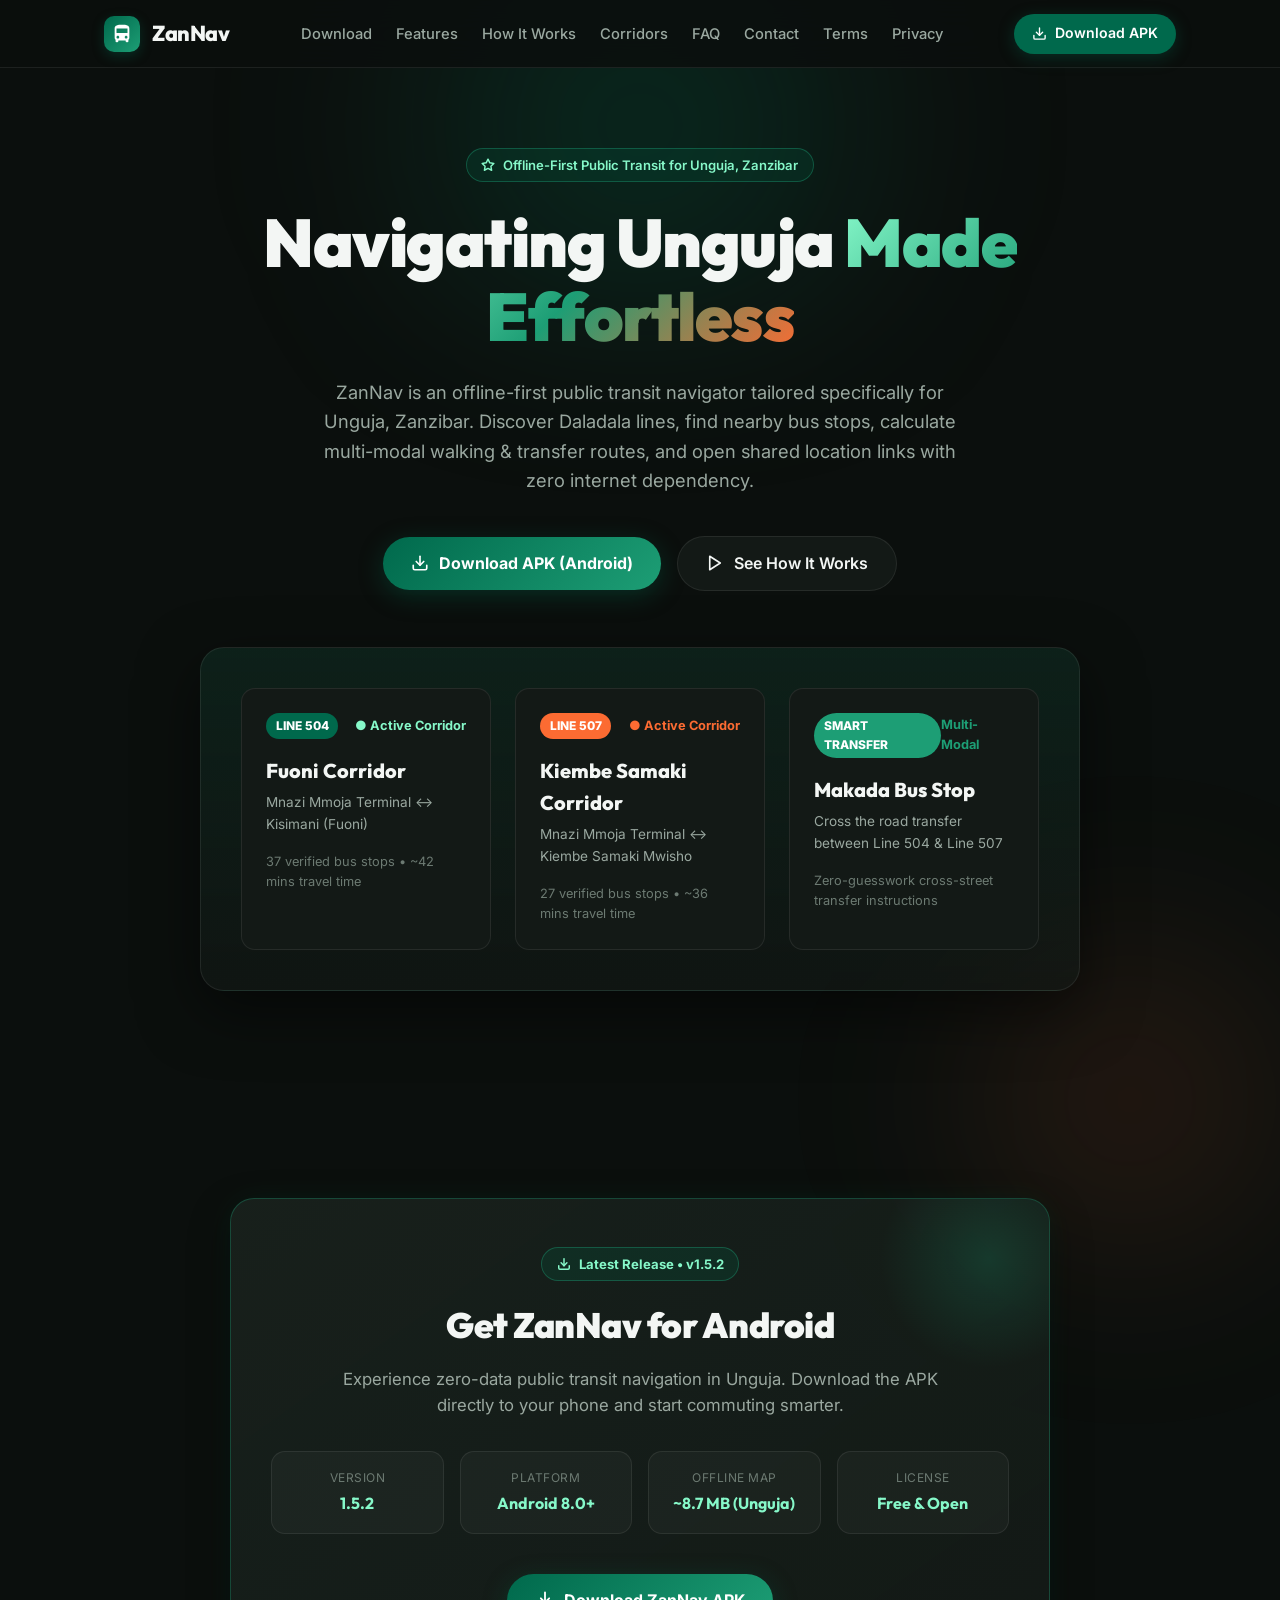
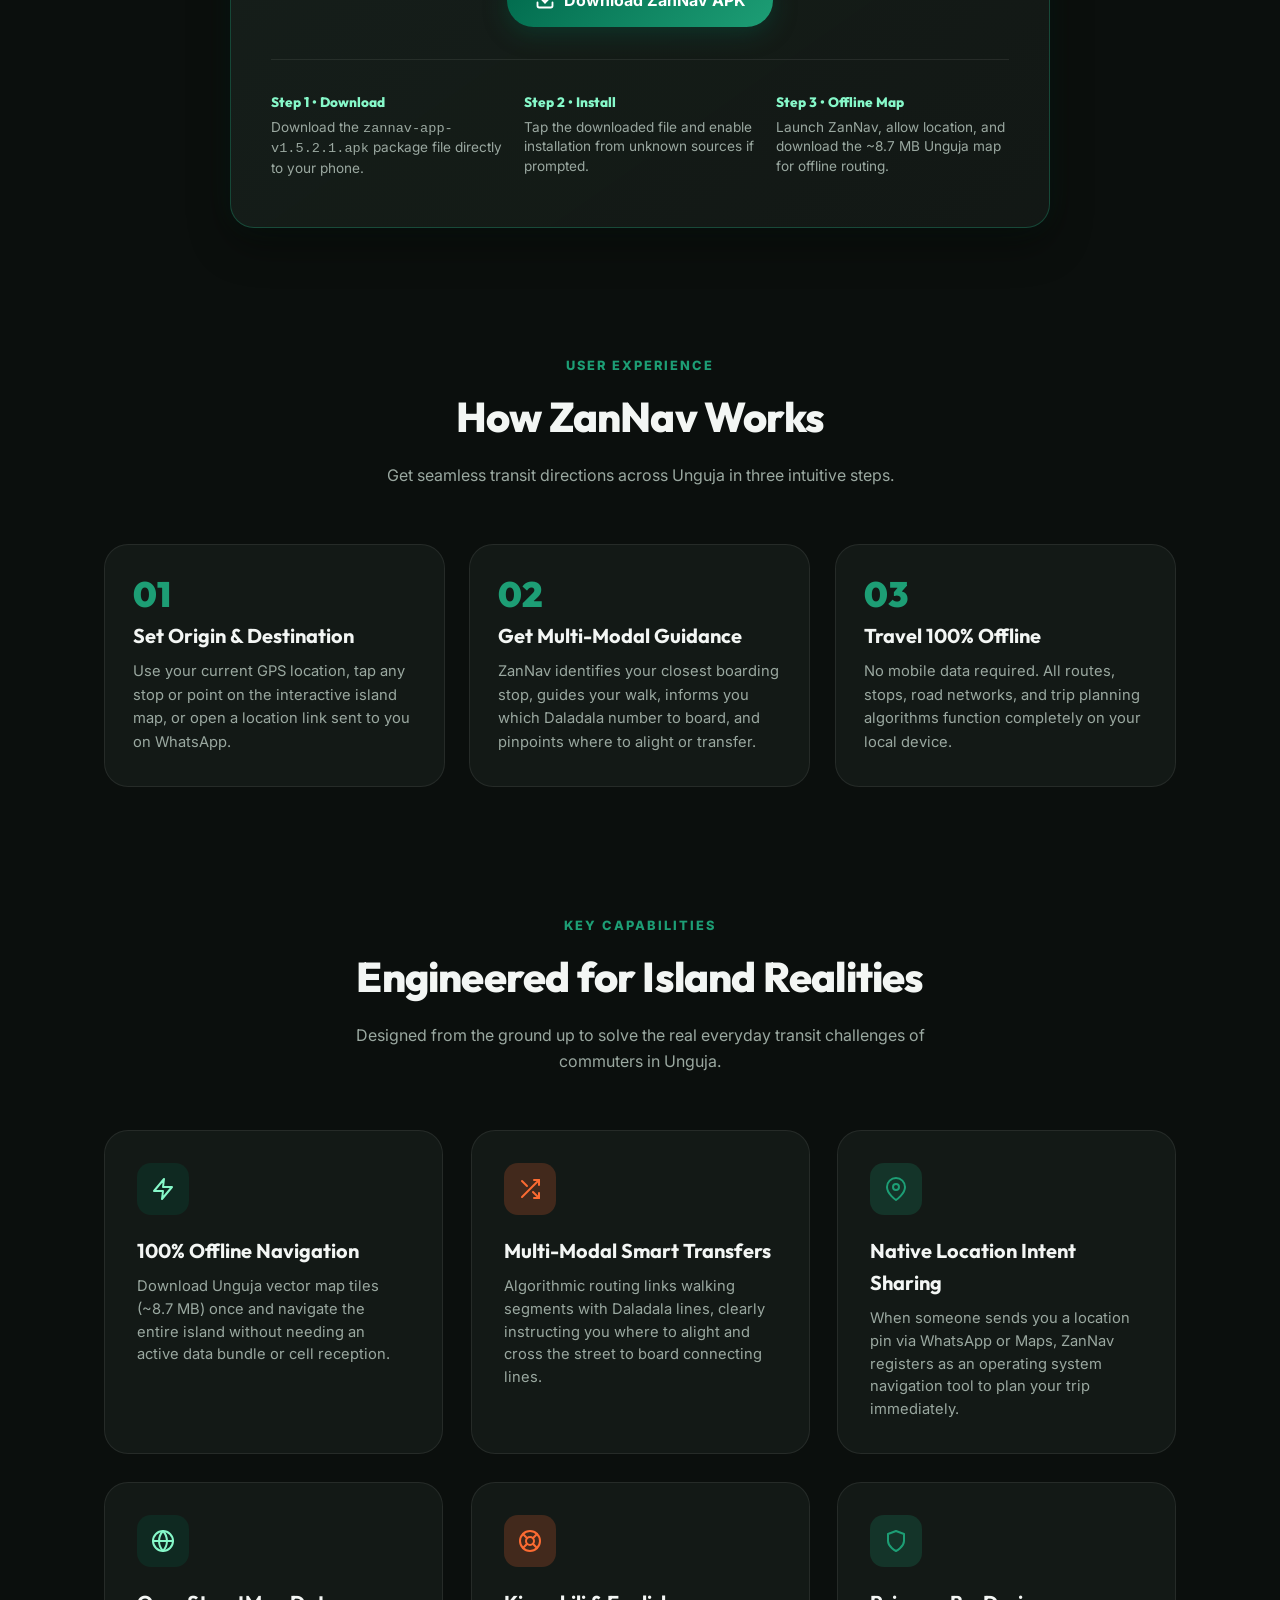
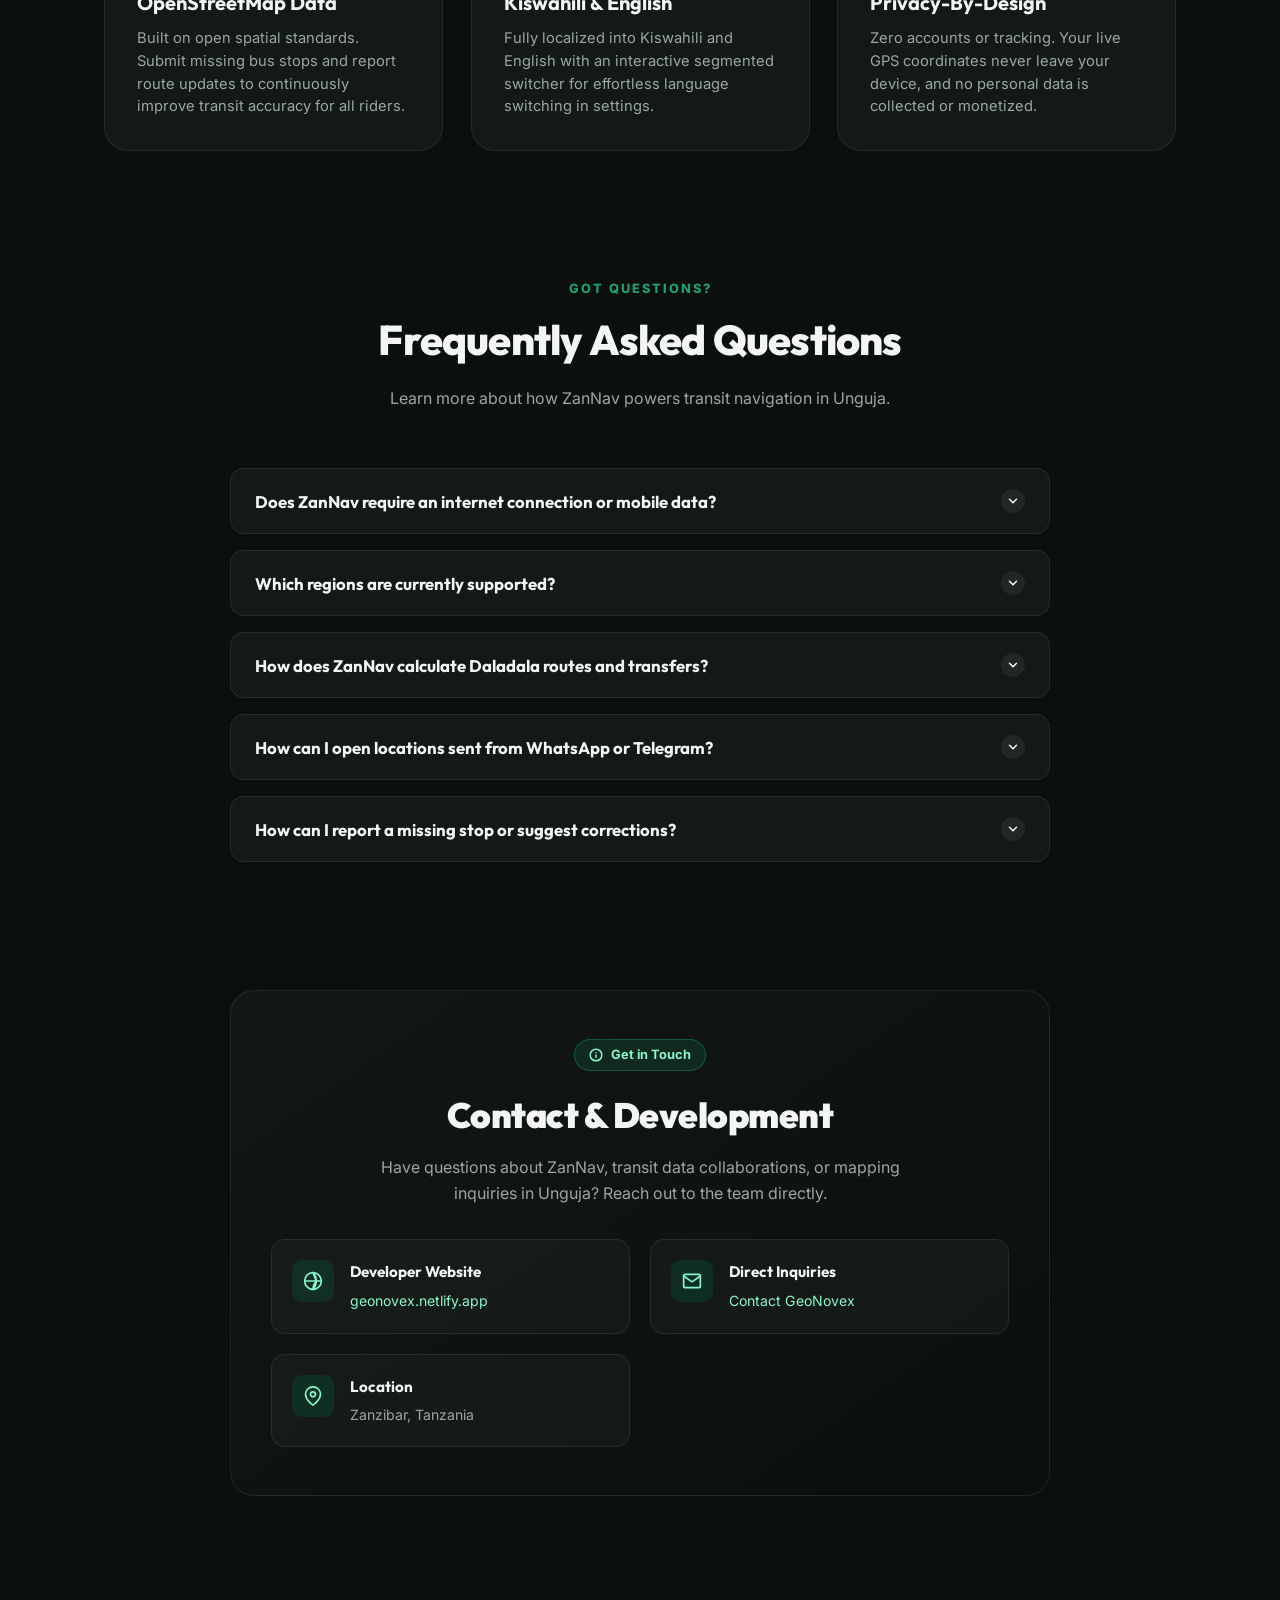
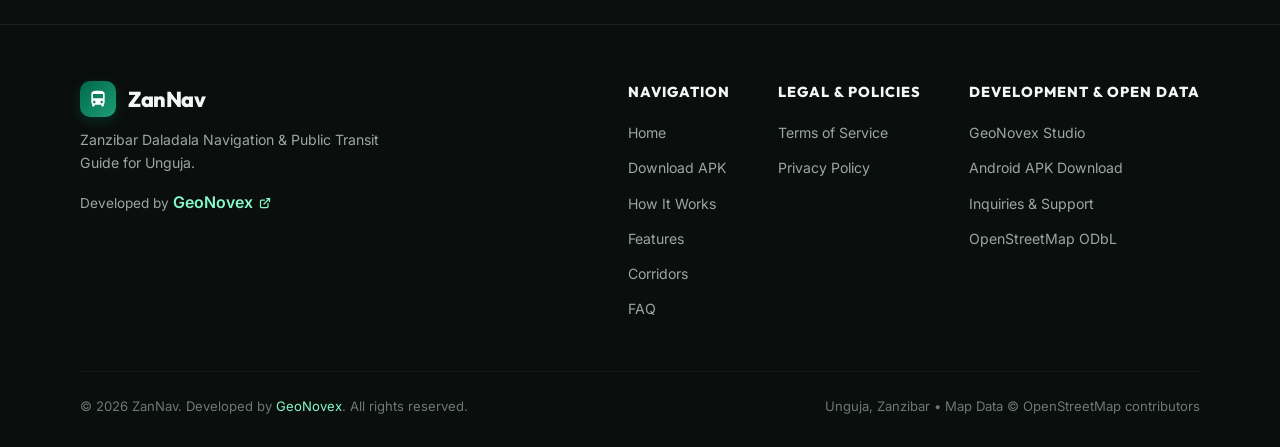
==== index.html @ 903b85ed "Add files via upload" ====
<!DOCTYPE html>
<html lang="en">

<head>
  <meta charset="UTF-8">
  <meta name="viewport" content="width=device-width, initial-scale=1.0">
  <title>ZanNav — Public Transit & Daladala Navigation (Unguja, Zanzibar)</title>

  <!-- Search Engine & AI Agent Metadata -->
  <meta name="description"
    content="Offline-first public transit and Daladala navigation mobile app for Unguja, Zanzibar. Discover Daladala lines, find bus stops, calculate multi-modal transfer routes, and navigate 100% offline without internet data. Developed by GeoNovex.">
  <meta name="keywords"
    content="ZanNav, Zanzibar Daladala, Unguja public transit, Zanzibar bus routes, Stone Town transit, Fuoni bus line, Kiembe Samaki, Daladala map, offline navigation Zanzibar, GeoNovex, Tanzania transit app, Zanzibar travel app, Daladala routes Unguja">
  <meta name="author" content="GeoNovex (https://geonovex.netlify.app/)">
  <meta name="robots" content="index, follow, max-image-preview:large, max-snippet:-1, max-video-preview:-1">
  <link rel="canonical" href="https://yudharssiif.github.io/zannav-app/">

  <!-- Open Graph / Facebook / WhatsApp / LinkedIn -->
  <meta property="og:type" content="website">
  <meta property="og:site_name" content="ZanNav">
  <meta property="og:title" content="ZanNav — Public Transit & Daladala Navigation (Unguja, Zanzibar)">
  <meta property="og:description"
    content="Offline-first Daladala lines, verified bus stops, multi-modal transfer directions, and zero-data GPS navigation for Unguja, Zanzibar. Developed by GeoNovex.">
  <meta property="og:url" content="https://yudharssiif.github.io/zannav-app/">
  <meta property="og:locale" content="en_US">
  <meta property="og:image" content="https://yudharssiif.github.io/zannav-app/favicon.svg">

  <!-- Twitter Card -->
  <meta name="twitter:card" content="summary_large_image">
  <meta name="twitter:title" content="ZanNav — Public Transit & Daladala Navigation (Unguja, Zanzibar)">
  <meta name="twitter:description"
    content="Offline-first Daladala routes, stops, and multi-modal transit navigation for Unguja, Zanzibar. Developed by GeoNovex.">
  <meta name="twitter:image" content="https://yudharssiif.github.io/zannav-app/favicon.svg">

  <!-- Favicon -->
  <link rel="stylesheet" href="style.css">
  <link rel="icon" type="image/svg+xml" href="favicon.svg">
  <link rel="apple-touch-icon" href="favicon.svg">

  <!-- Schema.org JSON-LD Structured Data for Google Search & AI Engines -->
  <script type="application/ld+json">
  {
    "@context": "https://schema.org",
    "@graph": [
      {
        "@type": "SoftwareApplication",
        "@id": "https://yudharssiif.github.io/zannav-app/#application",
        "name": "ZanNav",
        "alternateName": "ZanNav Zanzibar Daladala Navigator",
        "operatingSystem": "Android",
        "applicationCategory": "TravelAndLocalApplication",
        "applicationSubCategory": "Public Transit Navigation",
        "description": "Offline-first public transit navigation application for Unguja, Zanzibar. Enables commuters and travelers to discover Daladala bus lines, locate bus stops, plan multi-modal routes with smart cross-street transfers, and navigate without internet dependency.",
        "offers": {
          "@type": "Offer",
          "price": "0",
          "priceCurrency": "TZS"
        },
        "downloadUrl": "https://yudharssiif.github.io/zannav-app/zannav-app-v1.5.2.1.apk",
        "softwareVersion": "1.5.0",
        "areaServed": {
          "@type": "AdministrativeArea",
          "name": "Unguja, Zanzibar, Tanzania"
        },
        "author": {
          "@type": "Organization",
          "name": "GeoNovex",
          "url": "https://geonovex.netlify.app/"
        },
        "featureList": [
          "100% Offline Navigation using local vector map tiles",
          "Verified Daladala transit routes and bus stops across Unguja",
          "Multi-modal smart transit transfer routing",
          "Native OS geographic intent support for WhatsApp/SMS location pins",
          "Bilingual Kiswahili and English user interface",
          "Privacy-first with zero tracking and no user accounts"
        ]
      },
      {
        "@type": "WebSite",
        "@id": "https://yudharssiif.github.io/zannav-app/#website",
        "url": "https://yudharssiif.github.io/zannav-app/",
        "name": "ZanNav — Public Transit & Daladala Navigation",
        "description": "Official portal for ZanNav public transit navigation for Unguja, Zanzibar.",
        "publisher": {
          "@type": "Organization",
          "name": "GeoNovex",
          "url": "https://geonovex.netlify.app/"
        }
      }
    ]
  }
  </script>
</head>

<body>
  <!-- Scroll Progress Indicator -->
  <div id="scroll-progress"></div>

  <div class="ambient-glow-1"></div>
  <div class="ambient-glow-2"></div>

  <!-- ── Navigation ── -->
  <header class="navbar" id="navbar">
    <div class="nav-container">
      <a href="index.html" class="logo">
        <div class="logo-icon" aria-hidden="true">
          <svg width="22" height="22" viewBox="0 0 24 24" fill="currentColor">
            <path
              d="M4 16c0 .88.39 1.67 1 2.22V20c0 .55.45 1 1 1h1c.55 0 1-.45 1-1v-1h8v1c0 .55.45 1 1 1h1c.55 0 1-.45 1-1v-1.78c.61-.55 1-1.34 1-2.22V6c0-3.5-3.58-4-8-4s-8 .5-8 4v10zm3.5 1c-.83 0-1.5-.67-1.5-1.5S6.67 14 7.5 14s1.5.67 1.5 1.5S8.33 17 7.5 17zm9 0c-.83 0-1.5-.67-1.5-1.5s.67-1.5 1.5-1.5 1.5.67 1.5 1.5-.67 1.5-1.5 1.5zm1.5-6H6V6h12v5z" />
          </svg>
        </div>
        <span>ZanNav</span>
      </a>
      <ul class="nav-links" id="navLinks">
        <li><a href="#download" class="nav-link">Download</a></li>
        <li><a href="#features" class="nav-link">Features</a></li>
        <li><a href="#how-it-works" class="nav-link">How It Works</a></li>
        <li><a href="#transit" class="nav-link">Corridors</a></li>
        <li><a href="#faq" class="nav-link">FAQ</a></li>
        <li><a href="#contact" class="nav-link">Contact</a></li>
        <li><a href="terms.html" class="nav-link">Terms</a></li>
        <li><a href="privacy.html" class="nav-link">Privacy</a></li>
      </ul>
      <div class="nav-actions">
        <a href="zannav-app-v1.5.2.1.apk" download="zannav-app-v1.5.2.1.apk" class="nav-cta">
          <svg width="15" height="15" viewBox="0 0 24 24" fill="none" stroke="currentColor" stroke-width="2.2"
            stroke-linecap="round" stroke-linejoin="round">
            <path d="M21 15v4a2 2 0 0 1-2 2H5a2 2 0 0 1-2-2v-4"></path>
            <polyline points="7 10 12 15 17 10"></polyline>
            <line x1="12" y1="15" x2="12" y2="3"></line>
          </svg>
          <span class="cta-text-full">Download APK</span>
          <span class="cta-text-short">APK</span>
        </a>
        <button class="nav-toggle" id="navToggle" aria-label="Toggle navigation menu" aria-expanded="false">
          <span class="hamburger-line"></span>
          <span class="hamburger-line"></span>
          <span class="hamburger-line"></span>
        </button>
      </div>
    </div>
  </header>

  <!-- ── Hero ── -->
  <section class="hero">
    <div class="badge reveal stagger-1">
      <svg width="14" height="14" viewBox="0 0 24 24" fill="none" stroke="currentColor" stroke-width="2.5"
        stroke-linecap="round" stroke-linejoin="round">
        <polygon
          points="12 2 15.09 8.26 22 9.27 17 14.14 18.18 21.02 12 17.77 5.82 21.02 7 14.14 2 9.27 8.91 8.26 12 2">
        </polygon>
      </svg>
      Offline-First Public Transit for Unguja, Zanzibar
    </div>
    <h1 class="reveal stagger-2">Navigating Unguja <span>Made Effortless</span></h1>
    <p class="hero-subtitle reveal stagger-3">
      ZanNav is an offline-first public transit navigator tailored specifically for Unguja, Zanzibar. Discover Daladala
      lines, find nearby bus stops, calculate multi-modal walking & transfer routes, and open shared location links with
      zero internet dependency.
    </p>
    <div class="hero-buttons reveal stagger-4">
      <a href="zannav-app-v1.5.2.1.apk" download="zannav-app-v1.5.2.1.apk" class="btn-primary">
        <svg width="18" height="18" viewBox="0 0 24 24" fill="none" stroke="currentColor" stroke-width="2.2"
          stroke-linecap="round" stroke-linejoin="round">
          <path d="M21 15v4a2 2 0 0 1-2 2H5a2 2 0 0 1-2-2v-4"></path>
          <polyline points="7 10 12 15 17 10"></polyline>
          <line x1="12" y1="15" x2="12" y2="3"></line>
        </svg>
        Download APK (Android)
      </a>
      <a href="#how-it-works" class="btn-secondary">
        <svg width="18" height="18" viewBox="0 0 24 24" fill="none" stroke="currentColor" stroke-width="2.2"
          stroke-linecap="round" stroke-linejoin="round">
          <polygon points="5 3 19 12 5 21 5 3"></polygon>
        </svg>
        See How It Works
      </a>
    </div>

    <!-- ── Interactive Corridor Preview ── -->
    <div class="mockup-container reveal-scale stagger-5" id="transit">
      <div class="mockup-grid">
        <div class="mockup-card">
          <div class="mockup-header">
            <span class="route-pill">LINE 504</span>
            <span style="font-size: 0.8rem; color: #86f8c9; font-weight: 700;">● Active Corridor</span>
          </div>
          <div class="route-corridor">Fuoni Corridor</div>
          <div class="route-detail">Mnazi Mmoja Terminal ↔ Kisimani (Fuoni)</div>
          <div style="margin-top: 1rem; font-size: 0.8rem; color: #6c7a72;">37 verified bus stops • ~42 mins travel time
          </div>
        </div>

        <div class="mockup-card">
          <div class="mockup-header">
            <span class="route-pill" style="background: #fc6b32;">LINE 507</span>
            <span style="font-size: 0.8rem; color: #fc6b32; font-weight: 700;">● Active Corridor</span>
          </div>
          <div class="route-corridor">Kiembe Samaki Corridor</div>
          <div class="route-detail">Mnazi Mmoja Terminal ↔ Kiembe Samaki Mwisho</div>
          <div style="margin-top: 1rem; font-size: 0.8rem; color: #6c7a72;">27 verified bus stops • ~36 mins travel time
          </div>
        </div>

        <div class="mockup-card">
          <div class="mockup-header">
            <span class="route-pill" style="background: #1d9e75;">SMART TRANSFER</span>
            <span style="font-size: 0.8rem; color: #1d9e75; font-weight: 700;">Multi-Modal</span>
          </div>
          <div class="route-corridor">Makada Bus Stop</div>
          <div class="route-detail">Cross the road transfer between Line 504 & Line 507</div>
          <div style="margin-top: 1rem; font-size: 0.8rem; color: #6c7a72;">Zero-guesswork cross-street transfer
            instructions</div>
        </div>
      </div>
    </div>
  </section>

  <!-- ── Download Section ── -->
  <section class="section" id="download">
    <div class="download-box reveal-scale">
      <div class="download-badge">
        <svg width="14" height="14" viewBox="0 0 24 24" fill="none" stroke="currentColor" stroke-width="2.5"
          stroke-linecap="round" stroke-linejoin="round">
          <path d="M21 15v4a2 2 0 0 1-2 2H5a2 2 0 0 1-2-2v-4"></path>
          <polyline points="7 10 12 15 17 10"></polyline>
          <line x1="12" y1="15" x2="12" y2="3"></line>
        </svg>
        Latest Release • v1.5.2
      </div>
      <h2 class="download-title">Get ZanNav for Android</h2>
      <p class="download-desc">
        Experience zero-data public transit navigation in Unguja. Download the APK directly to your phone and start
        commuting smarter.
      </p>

      <div class="download-specs-grid">
        <div class="download-spec-item">
          <div class="download-spec-label">Version</div>
          <div class="download-spec-val">1.5.2</div>
        </div>
        <div class="download-spec-item">
          <div class="download-spec-label">Platform</div>
          <div class="download-spec-val">Android 8.0+</div>
        </div>
        <div class="download-spec-item">
          <div class="download-spec-label">Offline Map</div>
          <div class="download-spec-val">~8.7 MB (Unguja)</div>
        </div>
        <div class="download-spec-item">
          <div class="download-spec-label">License</div>
          <div class="download-spec-val">Free & Open</div>
        </div>
      </div>

      <div class="download-actions">
        <a href="zannav-app-v1.5.2.1.apk" download="zannav-app-v1.5.2.1.apk" class="btn-primary">
          <svg width="20" height="20" viewBox="0 0 24 24" fill="none" stroke="currentColor" stroke-width="2.2"
            stroke-linecap="round" stroke-linejoin="round">
            <path d="M21 15v4a2 2 0 0 1-2 2H5a2 2 0 0 1-2-2v-4"></path>
            <polyline points="7 10 12 15 17 10"></polyline>
            <line x1="12" y1="15" x2="12" y2="3"></line>
          </svg>
          Download ZanNav APK
        </a>
      </div>

      <div class="install-steps">
        <div>
          <div class="install-step-num">Step 1 • Download</div>
          <div class="install-step-text">Download the <code>zannav-app-v1.5.2.1.apk</code> package file directly to your
            phone.
          </div>
        </div>
        <div>
          <div class="install-step-num">Step 2 • Install</div>
          <div class="install-step-text">Tap the downloaded file and enable installation from unknown sources if
            prompted.</div>
        </div>
        <div>
          <div class="install-step-num">Step 3 • Offline Map</div>
          <div class="install-step-text">Launch ZanNav, allow location, and download the ~8.7 MB Unguja map for offline
            routing.</div>
        </div>
      </div>
    </div>
  </section>

  <!-- ── How It Works ── -->
  <section class="section" id="how-it-works">
    <div class="section-header reveal">
      <div class="section-tag">User Experience</div>
      <h2 class="section-title">How ZanNav Works</h2>
      <p class="section-desc">Get seamless transit directions across Unguja in three intuitive steps.</p>
    </div>

    <div class="steps-grid">
      <div class="step-card reveal stagger-1">
        <div class="step-num">01</div>
        <h3 class="step-title">Set Origin & Destination</h3>
        <p class="step-desc">Use your current GPS location, tap any stop or point on the interactive island map, or open
          a location link sent to you on WhatsApp.</p>
      </div>

      <div class="step-card reveal stagger-2">
        <div class="step-num">02</div>
        <h3 class="step-title">Get Multi-Modal Guidance</h3>
        <p class="step-desc">ZanNav identifies your closest boarding stop, guides your walk, informs you which Daladala
          number to board, and pinpoints where to alight or transfer.</p>
      </div>

      <div class="step-card reveal stagger-3">
        <div class="step-num">03</div>
        <h3 class="step-title">Travel 100% Offline</h3>
        <p class="step-desc">No mobile data required. All routes, stops, road networks, and trip planning algorithms
          function completely on your local device.</p>
      </div>
    </div>
  </section>

  <!-- ── Features ── -->
  <section class="section" id="features">
    <div class="section-header reveal">
      <div class="section-tag">Key Capabilities</div>
      <h2 class="section-title">Engineered for Island Realities</h2>
      <p class="section-desc">Designed from the ground up to solve the real everyday transit challenges of commuters in
        Unguja.</p>
    </div>

    <div class="features-grid">
      <div class="feature-card reveal stagger-1">
        <div class="feature-icon green">
          <svg width="24" height="24" viewBox="0 0 24 24" fill="none" stroke="currentColor" stroke-width="2"
            stroke-linecap="round" stroke-linejoin="round">
            <polygon points="13 2 3 14 12 14 11 22 21 10 12 10 13 2"></polygon>
          </svg>
        </div>
        <h3 class="feature-title">100% Offline Navigation</h3>
        <p class="feature-desc">Download Unguja vector map tiles (~8.7 MB) once and navigate the entire island without
          needing an active data bundle or cell reception.</p>
      </div>

      <div class="feature-card reveal stagger-2">
        <div class="feature-icon orange">
          <svg width="24" height="24" viewBox="0 0 24 24" fill="none" stroke="currentColor" stroke-width="2"
            stroke-linecap="round" stroke-linejoin="round">
            <polyline points="16 3 21 3 21 8"></polyline>
            <line x1="4" y1="20" x2="21" y2="3"></line>
            <polyline points="21 16 21 21 16 21"></polyline>
            <line x1="15" y1="15" x2="21" y2="21"></line>
            <line x1="4" y1="4" x2="9" y2="9"></line>
          </svg>
        </div>
        <h3 class="feature-title">Multi-Modal Smart Transfers</h3>
        <p class="feature-desc">Algorithmic routing links walking segments with Daladala lines, clearly instructing you
          where to alight and cross the street to board connecting lines.</p>
      </div>

      <div class="feature-card reveal stagger-3">
        <div class="feature-icon teal">
          <svg width="24" height="24" viewBox="0 0 24 24" fill="none" stroke="currentColor" stroke-width="2"
            stroke-linecap="round" stroke-linejoin="round">
            <path d="M21 10c0 7-9 13-9 13s-9-6-9-13a9 9 0 0 1 18 0z"></path>
            <circle cx="12" cy="10" r="3"></circle>
          </svg>
        </div>
        <h3 class="feature-title">Native Location Intent Sharing</h3>
        <p class="feature-desc">When someone sends you a location pin via WhatsApp or Maps, ZanNav registers as an
          operating system navigation tool to plan your trip immediately.</p>
      </div>

      <div class="feature-card reveal stagger-4">
        <div class="feature-icon green">
          <svg width="24" height="24" viewBox="0 0 24 24" fill="none" stroke="currentColor" stroke-width="2"
            stroke-linecap="round" stroke-linejoin="round">
            <circle cx="12" cy="12" r="10"></circle>
            <line x1="2" y1="12" x2="22" y2="12"></line>
            <path d="M12 2a15.3 15.3 0 0 1 4 10 15.3 15.3 0 0 1-4 10 15.3 15.3 0 0 1-4-10 15.3 15.3 0 0 1 4-10z"></path>
          </svg>
        </div>
        <h3 class="feature-title">OpenStreetMap Data</h3>
        <p class="feature-desc">Built on open spatial standards. Submit missing bus stops and report route updates to
          continuously improve transit accuracy for all riders.</p>
      </div>

      <div class="feature-card reveal stagger-5">
        <div class="feature-icon orange">
          <svg width="24" height="24" viewBox="0 0 24 24" fill="none" stroke="currentColor" stroke-width="2"
            stroke-linecap="round" stroke-linejoin="round">
            <circle cx="12" cy="12" r="10"></circle>
            <path d="m4.93 4.93 4.24 4.24"></path>
            <path d="m14.83 9.17 4.24-4.24"></path>
            <path d="m14.83 14.83 4.24 4.24"></path>
            <path d="m9.17 14.83-4.24 4.24"></path>
            <circle cx="12" cy="12" r="4"></circle>
          </svg>
        </div>
        <h3 class="feature-title">Kiswahili & English</h3>
        <p class="feature-desc">Fully localized into Kiswahili and English with an interactive segmented switcher for
          effortless language switching in settings.</p>
      </div>

      <div class="feature-card reveal stagger-6">
        <div class="feature-icon teal">
          <svg width="24" height="24" viewBox="0 0 24 24" fill="none" stroke="currentColor" stroke-width="2"
            stroke-linecap="round" stroke-linejoin="round">
            <path d="M12 22s8-4 8-10V5l-8-3-8 3v7c0 6 8 10 8 10z"></path>
          </svg>
        </div>
        <h3 class="feature-title">Privacy-By-Design</h3>
        <p class="feature-desc">Zero accounts or tracking. Your live GPS coordinates never leave your device, and no
          personal data is collected or monetized.</p>
      </div>
    </div>
  </section>

  <!-- ── FAQ Section ── -->
  <section class="section" id="faq">
    <div class="section-header reveal">
      <div class="section-tag">Got Questions?</div>
      <h2 class="section-title">Frequently Asked Questions</h2>
      <p class="section-desc">Learn more about how ZanNav powers transit navigation in Unguja.</p>
    </div>

    <div class="faq-list">
      <div class="faq-item reveal stagger-1">
        <button class="faq-question">
          <span>Does ZanNav require an internet connection or mobile data?</span>
          <div class="faq-icon">
            <svg width="14" height="14" viewBox="0 0 24 24" fill="none" stroke="currentColor" stroke-width="2.5"
              stroke-linecap="round" stroke-linejoin="round">
              <polyline points="6 9 12 15 18 9"></polyline>
            </svg>
          </div>
        </button>
        <div class="faq-answer">
          No. ZanNav is built to be 100% offline-first. Once you download the compact Unguja vector map pack (~8.7 MB),
          the entire search engine, bus stop directory, road network, and routing algorithm execute completely on your
          phone without needing internet access or cell service.
        </div>
      </div>

      <div class="faq-item reveal stagger-2">
        <button class="faq-question">
          <span>Which regions are currently supported?</span>
          <div class="faq-icon">
            <svg width="14" height="14" viewBox="0 0 24 24" fill="none" stroke="currentColor" stroke-width="2.5"
              stroke-linecap="round" stroke-linejoin="round">
              <polyline points="6 9 12 15 18 9"></polyline>
            </svg>
          </div>
        </button>
        <div class="faq-answer">
          ZanNav currently covers Unguja, Zanzibar, including key transit hubs and corridors such as Mnazi Mmoja, Fuoni,
          Mwanakwerekwe and Kiembe Samaki.
        </div>
      </div>

      <div class="faq-item reveal stagger-3">
        <button class="faq-question">
          <span>How does ZanNav calculate Daladala routes and transfers?</span>
          <div class="faq-icon">
            <svg width="14" height="14" viewBox="0 0 24 24" fill="none" stroke="currentColor" stroke-width="2.5"
              stroke-linecap="round" stroke-linejoin="round">
              <polyline points="6 9 12 15 18 9"></polyline>
            </svg>
          </div>
        </button>
        <div class="faq-answer">
          ZanNav uses an on-device multi-modal routing engine based on OpenStreetMap transit relations. When no direct
          bus connects your origin and destination, the engine searches intersecting corridors to recommend the optimal
          transfer stop (such as Makada), including instructions to walk and cross to the opposite stop.
        </div>
      </div>

      <div class="faq-item reveal stagger-4">
        <button class="faq-question">
          <span>How can I open locations sent from WhatsApp or Telegram?</span>
          <div class="faq-icon">
            <svg width="14" height="14" viewBox="0 0 24 24" fill="none" stroke="currentColor" stroke-width="2.5"
              stroke-linecap="round" stroke-linejoin="round">
              <polyline points="6 9 12 15 18 9"></polyline>
            </svg>
          </div>
        </button>
        <div class="faq-answer">
          ZanNav registers as an operating-system navigation provider for geographic links (`geo:` URIs and web map
          links). When you tap a location pin in WhatsApp, Telegram, or SMS, simply choose ZanNav from the "Open
          with..." dialog; the app will automatically launch, set the destination, and calculate your route.
        </div>
      </div>

      <div class="faq-item reveal stagger-5">
        <button class="faq-question">
          <span>How can I report a missing stop or suggest corrections?</span>
          <div class="faq-icon">
            <svg width="14" height="14" viewBox="0 0 24 24" fill="none" stroke="currentColor" stroke-width="2.5"
              stroke-linecap="round" stroke-linejoin="round">
              <polyline points="6 9 12 15 18 9"></polyline>
            </svg>
          </div>
        </button>
        <div class="faq-answer">
          Inside the ZanNav app, navigate to Settings and tap "Report Missing Bus Stop". You can pin the stop location
          on the map, provide its local name, and submit it anonymously. Our team reviews submissions and contributes
          verified transit nodes back to OpenStreetMap.
        </div>
      </div>
    </div>
  </section>

  <!-- ── Contact Section ── -->
  <section class="section" id="contact">
    <div class="contact-container reveal-scale">
      <div class="contact-badge">
        <svg width="14" height="14" viewBox="0 0 24 24" fill="none" stroke="currentColor" stroke-width="2.5"
          stroke-linecap="round" stroke-linejoin="round">
          <circle cx="12" cy="12" r="10"></circle>
          <path d="M12 16v-4"></path>
          <path d="M12 8h.01"></path>
        </svg>
        Get in Touch
      </div>
      <h2 class="contact-title">Contact & Development</h2>
      <p class="contact-desc">
        Have questions about ZanNav, transit data collaborations, or mapping inquiries in Unguja? Reach out to the team
        directly.
      </p>

      <div class="contact-cards-grid">
        <div class="contact-card-item">
          <div class="contact-icon-box">
            <svg width="20" height="20" viewBox="0 0 24 24" fill="none" stroke="currentColor" stroke-width="2"
              stroke-linecap="round" stroke-linejoin="round">
              <circle cx="12" cy="12" r="10"></circle>
              <line x1="2" y1="12" x2="22" y2="12"></line>
              <path d="M12 2a15.3 15.3 0 0 1 4 10 15.3 15.3 0 0 1-4 10 15.3 15.3 0 0 1 4-10z">
              </path>
            </svg>
          </div>
          <div>
            <div class="contact-item-title">Developer Website</div>
            <a href="https://geonovex.netlify.app/" target="_blank" rel="noopener noreferrer" class="contact-item-link">
              geonovex.netlify.app
            </a>
          </div>
        </div>

        <div class="contact-card-item">
          <div class="contact-icon-box">
            <svg width="20" height="20" viewBox="0 0 24 24" fill="none" stroke="currentColor" stroke-width="2"
              stroke-linecap="round" stroke-linejoin="round">
              <path d="M4 4h16c1.1 0 2 .9 2 2v12c0 1.1-.9 2-2 2H4c-1.1 0-2-.9-2-2V6c0-1.1.9-2 2-2z"></path>
              <polyline points="22,6 12,13 2,6"></polyline>
            </svg>
          </div>
          <div>
            <div class="contact-item-title">Direct Inquiries</div>
            <a href="https://geonovex.netlify.app" target="_blank" rel="noopener noreferrer" class="contact-item-link">
              Contact GeoNovex
            </a>
          </div>
        </div>

        <div class="contact-card-item">
          <div class="contact-icon-box">
            <svg width="20" height="20" viewBox="0 0 24 24" fill="none" stroke="currentColor" stroke-width="2"
              stroke-linecap="round" stroke-linejoin="round">
              <path d="M21 10c0 7-9 13-9 13s-9-6-9-13a9 9 0 0 1 18 0z"></path>
              <circle cx="12" cy="10" r="3"></circle>
            </svg>
          </div>
          <div>
            <div class="contact-item-title">Location</div>
            <div style="font-size: 0.88rem; color: #9aa8a0;">Zanzibar, Tanzania</div>
          </div>
        </div>
      </div>
    </div>
  </section>

  <!-- ── Footer ── -->
  <footer class="footer">
    <div class="footer-container">
      <div class="footer-brand">
        <div class="logo">
          <div class="logo-icon" aria-hidden="true">
            <svg width="20" height="20" viewBox="0 0 24 24" fill="currentColor">
              <path
                d="M4 16c0 .88.39 1.67 1 2.22V20c0 .55.45 1 1 1h1c.55 0 1-.45 1-1v-1h8v1c0 .55.45 1 1 1h1c.55 0 1-.45 1-1v-1.78c.61-.55 1-1.34 1-2.22V6c0-3.5-3.58-4-8-4s-8 .5-8 4v10zm3.5 1c-.83 0-1.5-.67-1.5-1.5S6.67 14 7.5 14s1.5.67 1.5 1.5S8.33 17 7.5 17zm9 0c-.83 0-1.5-.67-1.5-1.5s.67-1.5 1.5-1.5 1.5.67 1.5 1.5-.67 1.5-1.5 1.5zm1.5-6H6V6h12v5z" />
            </svg>
          </div>
          <span>ZanNav</span>
        </div>
        <p class="footer-desc">
          Zanzibar Daladala Navigation & Public Transit Guide for Unguja.
        </p>
        <div style="margin-top: 1rem;">
          <span style="font-size: 0.85rem; color: #9aa8a0;">Developed by </span>
          <a href="https://geonovex.netlify.app/" target="_blank" rel="noopener noreferrer" class="dev-badge">
            GeoNovex
            <svg width="12" height="12" viewBox="0 0 24 24" fill="none" stroke="currentColor" stroke-width="2.5"
              stroke-linecap="round" stroke-linejoin="round">
              <path d="M18 13v6a2 2 0 0 1-2 2H5a2 2 0 0 1-2-2V8a2 2 0 0 1 2-2h6"></path>
              <polyline points="15 3 21 3 21 9"></polyline>
              <line x1="10" y1="14" x2="21" y2="3"></line>
            </svg>
          </a>
        </div>
      </div>

      <div class="footer-links-group">
        <div class="footer-column">
          <h4>Navigation</h4>
          <ul>
            <li><a href="index.html">Home</a></li>
            <li><a href="#download">Download APK</a></li>
            <li><a href="#how-it-works">How It Works</a></li>
            <li><a href="#features">Features</a></li>
            <li><a href="#transit">Corridors</a></li>
            <li><a href="#faq">FAQ</a></li>
          </ul>
        </div>

        <div class="footer-column">
          <h4>Legal & Policies</h4>
          <ul>
            <li><a href="terms.html">Terms of Service</a></li>
            <li><a href="privacy.html">Privacy Policy</a></li>
          </ul>
        </div>

        <div class="footer-column">
          <h4>Development & Open Data</h4>
          <ul>
            <li><a href="https://geonovex.netlify.app/" target="_blank" rel="noopener noreferrer">GeoNovex Studio</a>
            </li>
            <li><a href="zannav-app-v1.5.2.1.apk" download="zannav-app-v1.5.2.1.apk">Android APK Download</a></li>
            <li><a href="https://geonovex.netlify.app" target="_blank" rel="noopener noreferrer">Inquiries &
                Support</a></li>
            <li><a href="https://www.openstreetmap.org/copyright" target="_blank"
                rel="noopener noreferrer">OpenStreetMap ODbL</a></li>
          </ul>
        </div>
      </div>
    </div>

    <div class="footer-bottom">
      <div>© <span class="current-year">2026</span> ZanNav. Developed by <a href="https://geonovex.netlify.app/"
          target="_blank" rel="noopener noreferrer" style="color: #86f8c9;">GeoNovex</a>. All rights reserved.</div>
      <div>Unguja, Zanzibar • Map Data © OpenStreetMap contributors</div>
    </div>
  </footer>

  <!-- Floating Back to Top Button -->
  <button id="backToTop" class="back-to-top" aria-label="Back to top">
    <svg width="20" height="20" viewBox="0 0 24 24" fill="none" stroke="currentColor" stroke-width="2.5"
      stroke-linecap="round" stroke-linejoin="round">
      <polyline points="18 15 12 9 6 15"></polyline>
    </svg>
  </button>

  <script>
    // Automatically update current year
    document.querySelectorAll('.current-year').forEach(el => {
      el.textContent = new Date().getFullYear();
    });

    // Mobile navigation drawer toggle
    const navToggle = document.getElementById('navToggle');
    const headerNavbar = document.querySelector('.navbar');

    if (navToggle && headerNavbar) {
      navToggle.addEventListener('click', (e) => {
        e.stopPropagation();
        const isOpen = headerNavbar.classList.toggle('nav-open');
        navToggle.setAttribute('aria-expanded', isOpen ? 'true' : 'false');
      });

      // Close mobile menu when clicking any nav link
      document.querySelectorAll('.nav-link').forEach(link => {
        link.addEventListener('click', () => {
          headerNavbar.classList.remove('nav-open');
          navToggle.setAttribute('aria-expanded', 'false');
        });
      });

      // Close menu when clicking outside
      document.addEventListener('click', (e) => {
        if (!headerNavbar.contains(e.target)) {
          headerNavbar.classList.remove('nav-open');
          navToggle.setAttribute('aria-expanded', 'false');
        }
      });
    }

    // Scroll progress bar & dynamic navbar styling
    const scrollProgress = document.getElementById('scroll-progress');
    const navbar = document.querySelector('.navbar');
    const backToTop = document.getElementById('backToTop');

    window.addEventListener('scroll', () => {
      const scrollTop = window.scrollY || document.documentElement.scrollTop;
      const docHeight = document.documentElement.scrollHeight - window.innerHeight;
      const scrollPercent = docHeight > 0 ? (scrollTop / docHeight) * 100 : 0;

      if (scrollProgress) {
        scrollProgress.style.width = scrollPercent + '%';
      }

      if (navbar) {
        if (scrollTop > 25) {
          navbar.classList.add('scrolled');
        } else {
          navbar.classList.remove('scrolled');
        }
      }

      if (backToTop) {
        if (scrollTop > 300) {
          backToTop.classList.add('active');
        } else {
          backToTop.classList.remove('active');
        }
      }
    }, { passive: true });

    if (backToTop) {
      backToTop.addEventListener('click', () => {
        window.scrollTo({ top: 0, behavior: 'smooth' });
      });
    }

    // Scroll Reveal IntersectionObserver
    const revealObserver = new IntersectionObserver((entries) => {
      entries.forEach(entry => {
        if (entry.isIntersecting) {
          entry.target.classList.add('is-visible');
        }
      });
    }, {
      root: null,
      threshold: 0.1,
      rootMargin: '0px 0px -30px 0px'
    });

    document.querySelectorAll('.reveal, .reveal-left, .reveal-right, .reveal-scale').forEach(el => {
      revealObserver.observe(el);
    });

    // FAQ Accordion Interaction
    document.querySelectorAll('.faq-question').forEach(button => {
      button.addEventListener('click', () => {
        const item = button.parentElement;
        const isActive = item.classList.contains('active');
        document.querySelectorAll('.faq-item').forEach(el => el.classList.remove('active'));
        if (!isActive) {
          item.classList.add('active');
        }
      });
    });
  </script>
</body>

</html>
---- style.css ----
@import url('https://fonts.googleapis.com/css2?family=Inter:wght@400;500;600;700&family=Outfit:wght@600;700;800;900&display=swap');

:root {
  --primary: #00694c;
  --primary-light: #008560;
  --primary-accent: #1d9e75;
  --primary-glow: rgba(0, 105, 76, 0.35);
  --secondary: #fc6b32;
  --secondary-glow: rgba(252, 107, 50, 0.3);
  
  --bg: #0b0f0d;
  --bg-card: #131916;
  --bg-card-hover: #19221d;
  --border: rgba(255, 255, 255, 0.08);
  --border-focus: rgba(29, 158, 117, 0.5);

  --text-main: #f3f6f4;
  --text-muted: #9aa8a0;
  --text-dim: #6c7a72;

  --font-heading: 'Outfit', sans-serif;
  --font-body: 'Inter', sans-serif;
  --radius-sm: 8px;
  --radius-md: 14px;
  --radius-lg: 24px;
  --radius-full: 9999px;
  --max-w: 1120px;
}

html {
  scroll-behavior: smooth;
  scroll-padding-top: 85px;
  max-width: 100%;
  overflow-x: hidden;
}

* {
  margin: 0;
  padding: 0;
  box-sizing: border-box;
}

body {
  font-family: var(--font-body);
  background-color: var(--bg);
  color: var(--text-main);
  line-height: 1.6;
  -webkit-font-smoothing: antialiased;
  overflow-x: hidden;
  max-width: 100%;
  padding-top: 68px; /* Offset for fixed navbar */
}

a {
  color: inherit;
  text-decoration: none;
}

/* ── Scroll Progress Bar ── */
#scroll-progress {
  position: fixed;
  top: 0;
  left: 0;
  height: 3px;
  width: 0%;
  background: linear-gradient(90deg, var(--primary), var(--primary-accent), #86f8c9);
  z-index: 1000;
  transition: width 0.08s ease-out;
  box-shadow: 0 0 10px rgba(134, 248, 201, 0.6);
}

/* ── Ambient Background Glows ── */
.ambient-glow-1 {
  position: absolute;
  top: -100px;
  left: 50%;
  transform: translateX(-50%);
  width: 700px;
  height: 450px;
  background: radial-gradient(circle, rgba(0, 105, 76, 0.32) 0%, rgba(29, 158, 117, 0.08) 50%, transparent 80%);
  filter: blur(80px);
  pointer-events: none;
  z-index: 0;
  animation: glowFloat 14s ease-in-out infinite alternate;
}

.ambient-glow-2 {
  position: absolute;
  top: 900px;
  right: -100px;
  width: 500px;
  height: 400px;
  background: radial-gradient(circle, rgba(252, 107, 50, 0.15) 0%, transparent 70%);
  filter: blur(90px);
  pointer-events: none;
  z-index: 0;
  animation: glowFloat2 16s ease-in-out infinite alternate;
}

@keyframes glowFloat {
  0% { transform: translateX(-50%) translateY(0) scale(1); }
  100% { transform: translateX(-50%) translateY(30px) scale(1.08); }
}

@keyframes glowFloat2 {
  0% { transform: translateY(0) scale(1); }
  100% { transform: translateY(-25px) scale(1.1); }
}

/* ── Navigation ── */
.navbar {
  position: fixed;
  top: 0;
  left: 0;
  right: 0;
  width: 100%;
  z-index: 1000;
  background: rgba(11, 15, 13, 0.85);
  backdrop-filter: blur(20px);
  -webkit-backdrop-filter: blur(20px);
  border-bottom: 1px solid var(--border);
  transition: background 0.3s cubic-bezier(0.16, 1, 0.3, 1), 
              box-shadow 0.3s cubic-bezier(0.16, 1, 0.3, 1), 
              border-color 0.3s cubic-bezier(0.16, 1, 0.3, 1);
}

.navbar.scrolled {
  background: rgba(11, 15, 13, 0.96);
  border-bottom-color: rgba(29, 158, 117, 0.28);
  box-shadow: 0 10px 30px rgba(0, 0, 0, 0.6);
}

.nav-container {
  max-width: var(--max-w);
  margin: 0 auto;
  padding: 0.85rem 1.5rem;
  display: flex;
  align-items: center;
  justify-content: space-between;
  gap: 1rem;
  transition: padding 0.3s cubic-bezier(0.16, 1, 0.3, 1);
}

.navbar.scrolled .nav-container {
  padding-top: 0.6rem;
  padding-bottom: 0.6rem;
}

.logo {
  display: flex;
  align-items: center;
  gap: 0.75rem;
  font-family: var(--font-heading);
  font-size: 1.35rem;
  font-weight: 800;
  color: var(--text-main);
  letter-spacing: -0.5px;
  flex-shrink: 0;
}

.logo-icon {
  width: 36px;
  height: 36px;
  border-radius: 10px;
  background: linear-gradient(135deg, var(--primary), var(--primary-accent));
  display: flex;
  align-items: center;
  justify-content: center;
  color: #fff;
  box-shadow: 0 4px 12px var(--primary-glow);
  flex-shrink: 0;
}

.nav-links {
  display: flex;
  align-items: center;
  gap: 1.5rem;
  list-style: none;
}

.nav-link {
  font-size: 0.92rem;
  font-weight: 500;
  color: var(--text-muted);
  transition: color 0.2s ease;
}

.nav-link:hover, .nav-link.active {
  color: #86f8c9;
}

.nav-actions {
  display: flex;
  align-items: center;
  gap: 0.65rem;
  flex-shrink: 0;
}

.nav-cta {
  display: inline-flex;
  align-items: center;
  gap: 0.45rem;
  background: var(--primary);
  color: #fff !important;
  padding: 0.55rem 1.15rem;
  border-radius: var(--radius-full);
  font-size: 0.88rem;
  font-weight: 600;
  transition: all 0.2s ease;
  box-shadow: 0 4px 16px var(--primary-glow);
  white-space: nowrap;
}

.nav-cta:hover {
  background: var(--primary-light);
  transform: translateY(-1px);
}

.nav-cta .cta-text-short {
  display: none;
}

.nav-toggle {
  display: none;
  background: rgba(255, 255, 255, 0.04);
  border: 1px solid var(--border);
  border-radius: 10px;
  width: 38px;
  height: 38px;
  padding: 0;
  cursor: pointer;
  align-items: center;
  justify-content: center;
  flex-direction: column;
  gap: 4px;
  transition: all 0.2s ease;
  color: var(--text-main);
  flex-shrink: 0;
}

.nav-toggle:hover, .nav-toggle:focus-visible {
  background: rgba(255, 255, 255, 0.08);
  border-color: var(--border-focus);
  outline: none;
}

.hamburger-line {
  display: block;
  width: 18px;
  height: 2px;
  background-color: var(--text-main);
  border-radius: 2px;
  transition: transform 0.25s cubic-bezier(0.16, 1, 0.3, 1), 
              opacity 0.2s ease;
}

.nav-open .nav-toggle .hamburger-line:nth-child(1) {
  transform: translateY(6px) rotate(45deg);
}

.nav-open .nav-toggle .hamburger-line:nth-child(2) {
  opacity: 0;
}

.nav-open .nav-toggle .hamburger-line:nth-child(3) {
  transform: translateY(-6px) rotate(-45deg);
}

/* ── Hero Section ── */
.hero {
  position: relative;
  max-width: var(--max-w);
  margin: 0 auto;
  padding: 5rem 1.5rem 4rem;
  text-align: center;
  z-index: 1;
}

.badge {
  display: inline-flex;
  align-items: center;
  gap: 0.5rem;
  padding: 0.35rem 0.9rem;
  background: rgba(0, 105, 76, 0.18);
  border: 1px solid rgba(29, 158, 117, 0.4);
  border-radius: var(--radius-full);
  font-size: 0.82rem;
  font-weight: 600;
  color: #86f8c9;
  margin-bottom: 1.5rem;
}

.hero h1 {
  font-family: var(--font-heading);
  font-size: clamp(2.4rem, 6vw, 4.2rem);
  font-weight: 900;
  line-height: 1.1;
  letter-spacing: -1.5px;
  margin-bottom: 1.5rem;
}

.hero h1 span {
  background: linear-gradient(135deg, #86f8c9 0%, #1d9e75 50%, #fc6b32 100%);
  -webkit-background-clip: text;
  -webkit-text-fill-color: transparent;
}

.hero-subtitle {
  font-size: 1.15rem;
  color: var(--text-muted);
  max-width: 650px;
  margin: 0 auto 2.5rem;
  line-height: 1.6;
}

.hero-buttons {
  display: flex;
  align-items: center;
  justify-content: center;
  gap: 1rem;
  flex-wrap: wrap;
  margin-bottom: 3.5rem;
}

.btn-primary {
  display: inline-flex;
  align-items: center;
  gap: 0.6rem;
  padding: 0.85rem 1.75rem;
  background: linear-gradient(135deg, var(--primary), var(--primary-accent));
  color: #fff;
  border-radius: var(--radius-full);
  font-weight: 700;
  font-size: 1rem;
  box-shadow: 0 6px 24px var(--primary-glow);
  transition: all 0.25s ease;
}

.btn-primary:hover {
  transform: translateY(-2px);
  box-shadow: 0 8px 30px rgba(0, 105, 76, 0.5);
}

.btn-secondary {
  display: inline-flex;
  align-items: center;
  gap: 0.6rem;
  padding: 0.85rem 1.75rem;
  background: var(--bg-card);
  color: var(--text-main);
  border: 1px solid var(--border);
  border-radius: var(--radius-full);
  font-weight: 600;
  font-size: 1rem;
  transition: all 0.25s ease;
}

.btn-secondary:hover {
  background: var(--bg-card-hover);
  border-color: rgba(255, 255, 255, 0.2);
  transform: translateY(-2px);
}

/* ── App Mockup / Visual ── */
.mockup-container {
  max-width: 880px;
  margin: 0 auto 5rem;
  background: linear-gradient(180deg, rgba(29, 158, 117, 0.12) 0%, rgba(19, 25, 22, 0.6) 100%);
  border: 1px solid var(--border);
  border-radius: var(--radius-lg);
  padding: 2.5rem;
  box-shadow: 0 20px 60px rgba(0, 0, 0, 0.5);
}

.mockup-grid {
  display: grid;
  grid-template-columns: repeat(auto-fit, minmax(240px, 1fr));
  gap: 1.5rem;
  text-align: left;
}

.mockup-card {
  background: var(--bg-card);
  border: 1px solid var(--border);
  border-radius: var(--radius-md);
  padding: 1.5rem;
}

.mockup-header {
  display: flex;
  align-items: center;
  justify-content: space-between;
  margin-bottom: 1rem;
}

.route-pill {
  display: inline-flex;
  align-items: center;
  padding: 0.2rem 0.6rem;
  background: var(--primary);
  border-radius: var(--radius-full);
  font-size: 0.75rem;
  font-weight: 800;
  color: #fff;
}

.route-corridor {
  font-family: var(--font-heading);
  font-size: 1.25rem;
  font-weight: 800;
  margin-bottom: 0.35rem;
}

.route-detail {
  font-size: 0.85rem;
  color: var(--text-muted);
}

/* ── Features Section ── */
.section {
  max-width: var(--max-w);
  margin: 0 auto;
  padding: 4rem 1.5rem;
  position: relative;
  z-index: 1;
}

.section-header {
  text-align: center;
  max-width: 600px;
  margin: 0 auto 3.5rem;
}

.section-tag {
  font-size: 0.8rem;
  font-weight: 800;
  letter-spacing: 2px;
  text-transform: uppercase;
  color: var(--primary-accent);
  margin-bottom: 0.5rem;
}

.section-title {
  font-family: var(--font-heading);
  font-size: clamp(1.8rem, 4vw, 2.6rem);
  font-weight: 800;
  letter-spacing: -0.8px;
  margin-bottom: 0.75rem;
}

.section-desc {
  font-size: 1rem;
  color: var(--text-muted);
}

.features-grid {
  display: grid;
  grid-template-columns: repeat(auto-fit, minmax(300px, 1fr));
  gap: 1.75rem;
}

.feature-card {
  background: var(--bg-card);
  border: 1px solid var(--border);
  border-radius: var(--radius-lg);
  padding: 2rem;
  transition: all 0.3s ease;
}

.feature-card:hover {
  transform: translateY(-4px);
  border-color: var(--border-focus);
  background: var(--bg-card-hover);
  box-shadow: 0 12px 32px rgba(0, 0, 0, 0.3);
}

.feature-icon {
  width: 52px;
  height: 52px;
  border-radius: var(--radius-md);
  display: flex;
  align-items: center;
  justify-content: center;
  font-size: 1.5rem;
  margin-bottom: 1.25rem;
}

.feature-icon.green {
  background: rgba(0, 105, 76, 0.2);
  color: #86f8c9;
}

.feature-icon.orange {
  background: rgba(252, 107, 50, 0.2);
  color: #fc6b32;
}

.feature-icon.teal {
  background: rgba(29, 158, 117, 0.2);
  color: #1d9e75;
}

.feature-title {
  font-family: var(--font-heading);
  font-size: 1.25rem;
  font-weight: 700;
  margin-bottom: 0.5rem;
}

.feature-desc {
  font-size: 0.92rem;
  color: var(--text-muted);
  line-height: 1.55;
}

/* ── Policy / Legal Container ── */
.legal-page {
  max-width: 820px;
  margin: 0 auto;
  padding: 3rem 1.5rem 5rem;
}

.legal-header {
  margin-bottom: 2.5rem;
  padding-bottom: 1.5rem;
  border-bottom: 1px solid var(--border);
}

.legal-header h1 {
  font-family: var(--font-heading);
  font-size: 2.6rem;
  font-weight: 900;
  letter-spacing: -1px;
  margin-bottom: 0.5rem;
}

.legal-meta {
  font-size: 0.88rem;
  color: var(--text-dim);
}

.legal-content h2 {
  font-family: var(--font-heading);
  font-size: 1.4rem;
  font-weight: 800;
  margin: 2rem 0 0.75rem;
  color: #86f8c9;
  letter-spacing: -0.3px;
}

.legal-content h3 {
  font-family: var(--font-heading);
  font-size: 1.1rem;
  font-weight: 700;
  margin: 1.25rem 0 0.5rem;
  color: var(--text-main);
}

.legal-content p, .legal-content li {
  font-size: 0.96rem;
  color: var(--text-muted);
  line-height: 1.7;
  margin-bottom: 1rem;
}

.legal-content ul {
  padding-left: 1.5rem;
  margin-bottom: 1.5rem;
}

.legal-content strong {
  color: var(--text-main);
}

.callout-box {
  background: rgba(252, 107, 50, 0.1);
  border-left: 4px solid var(--secondary);
  border-radius: var(--radius-sm);
  padding: 1rem 1.25rem;
  margin: 1.5rem 0;
}

.callout-box p {
  margin-bottom: 0;
  color: #ffd0b8;
}

/* ── Footer ── */
.footer {
  border-top: 1px solid var(--border);
  background: rgba(11, 15, 13, 0.9);
  padding: 3.5rem 1.5rem 2rem;
  margin-top: 4rem;
}

.footer-container {
  max-width: var(--max-w);
  margin: 0 auto;
  display: flex;
  align-items: flex-start;
  justify-content: space-between;
  flex-wrap: wrap;
  gap: 2rem;
  margin-bottom: 2.5rem;
}

.footer-brand {
  max-width: 320px;
}

.footer-desc {
  font-size: 0.88rem;
  color: var(--text-muted);
  margin-top: 0.75rem;
}

.footer-links-group {
  display: flex;
  gap: 3rem;
  flex-wrap: wrap;
}

.footer-column h4 {
  font-family: var(--font-heading);
  font-size: 0.9rem;
  font-weight: 800;
  letter-spacing: 1px;
  text-transform: uppercase;
  color: var(--text-main);
  margin-bottom: 1rem;
}

.footer-column ul {
  list-style: none;
}

.footer-column li {
  margin-bottom: 0.6rem;
}

.footer-column a {
  font-size: 0.88rem;
  color: var(--text-muted);
  transition: color 0.2s ease;
}

.footer-column a:hover {
  color: #86f8c9;
}

.footer-bottom {
  max-width: var(--max-w);
  margin: 0 auto;
  padding-top: 1.5rem;
  border-top: 1px solid rgba(255, 255, 255, 0.05);
  display: flex;
  align-items: center;
  justify-content: space-between;
  font-size: 0.82rem;
  color: var(--text-dim);
  flex-wrap: wrap;
  gap: 1rem;
}

/* ── Steps / How It Works ── */
.steps-grid {
  display: grid;
  grid-template-columns: repeat(auto-fit, minmax(280px, 1fr));
  gap: 1.5rem;
}

.step-card {
  background: var(--bg-card);
  border: 1px solid var(--border);
  border-radius: var(--radius-lg);
  padding: 2rem 1.75rem;
  position: relative;
  transition: all 0.3s ease;
}

.step-card:hover {
  border-color: var(--border-focus);
  transform: translateY(-3px);
}

.step-num {
  font-family: var(--font-heading);
  font-size: 2.2rem;
  font-weight: 900;
  color: var(--primary-accent);
  margin-bottom: 0.5rem;
  line-height: 1;
}

.step-title {
  font-family: var(--font-heading);
  font-size: 1.25rem;
  font-weight: 700;
  margin-bottom: 0.5rem;
}

.step-desc {
  font-size: 0.92rem;
  color: var(--text-muted);
}

/* ── FAQ Section ── */
.faq-list {
  max-width: 820px;
  margin: 0 auto;
  display: flex;
  flex-direction: column;
  gap: 1rem;
}

.faq-item {
  background: var(--bg-card);
  border: 1px solid var(--border);
  border-radius: var(--radius-md);
  overflow: hidden;
  transition: border-color 0.2s ease;
}

.faq-item:hover {
  border-color: rgba(255, 255, 255, 0.15);
}

.faq-question {
  width: 100%;
  padding: 1.25rem 1.5rem;
  background: none;
  border: none;
  color: var(--text-main);
  font-family: var(--font-heading);
  font-size: 1.05rem;
  font-weight: 700;
  text-align: left;
  cursor: pointer;
  display: flex;
  align-items: center;
  justify-content: space-between;
  gap: 1rem;
}

.faq-icon {
  width: 24px;
  height: 24px;
  border-radius: 50%;
  background: rgba(255, 255, 255, 0.06);
  display: flex;
  align-items: center;
  justify-content: center;
  flex-shrink: 0;
  transition: transform 0.25s ease;
}

.faq-item.active .faq-icon {
  transform: rotate(180deg);
  background: var(--primary);
}

.faq-answer {
  max-height: 0;
  overflow: hidden;
  transition: max-height 0.3s ease, padding 0.3s ease;
  padding: 0 1.5rem;
  color: var(--text-muted);
  font-size: 0.94rem;
  line-height: 1.65;
}

.faq-item.active .faq-answer {
  max-height: 200px;
  padding: 0 1.5rem 1.25rem;
}

/* ── Contact Us Section ── */
.contact-container {
  max-width: 820px;
  margin: 0 auto;
  background: linear-gradient(145deg, rgba(19, 25, 22, 0.9) 0%, rgba(11, 15, 13, 0.9) 100%);
  border: 1px solid var(--border);
  border-radius: var(--radius-lg);
  padding: 3rem 2.5rem;
  text-align: center;
}

.contact-badge {
  display: inline-flex;
  align-items: center;
  gap: 0.5rem;
  padding: 0.3rem 0.85rem;
  background: rgba(29, 158, 117, 0.15);
  border: 1px solid rgba(29, 158, 117, 0.4);
  border-radius: var(--radius-full);
  font-size: 0.8rem;
  font-weight: 700;
  color: #86f8c9;
  margin-bottom: 1rem;
}

.contact-title {
  font-family: var(--font-heading);
  font-size: 2.2rem;
  font-weight: 900;
  margin-bottom: 0.75rem;
  letter-spacing: -0.5px;
}

.contact-desc {
  color: var(--text-muted);
  font-size: 1rem;
  max-width: 550px;
  margin: 0 auto 2rem;
}

.contact-cards-grid {
  display: grid;
  grid-template-columns: repeat(auto-fit, minmax(240px, 1fr));
  gap: 1.25rem;
  text-align: left;
}

.contact-card-item {
  background: rgba(255, 255, 255, 0.03);
  border: 1px solid var(--border);
  border-radius: var(--radius-md);
  padding: 1.25rem;
  display: flex;
  align-items: flex-start;
  gap: 1rem;
  transition: all 0.25s ease;
}

.contact-card-item:hover {
  background: rgba(255, 255, 255, 0.06);
  border-color: var(--border-focus);
}

.contact-icon-box {
  width: 42px;
  height: 42px;
  border-radius: 10px;
  background: rgba(0, 105, 76, 0.25);
  color: #86f8c9;
  display: flex;
  align-items: center;
  justify-content: center;
  flex-shrink: 0;
}

.contact-item-title {
  font-family: var(--font-heading);
  font-weight: 700;
  font-size: 0.95rem;
  margin-bottom: 0.25rem;
}

.contact-item-link {
  font-size: 0.88rem;
  color: #86f8c9;
  word-break: break-all;
}

.contact-item-link:hover {
  text-decoration: underline;
}

/* ── Developer Attribution Badge ── */
.dev-badge {
  display: inline-flex;
  align-items: center;
  gap: 0.4rem;
  color: #86f8c9;
  font-weight: 600;
  transition: color 0.2s ease;
}

.dev-badge:hover {
  color: #fff;
  text-decoration: underline;
}

/* ── Download APK Section ── */
.download-box {
  background: linear-gradient(145deg, rgba(25, 34, 29, 0.9) 0%, rgba(19, 25, 22, 0.95) 100%);
  border: 1px solid rgba(29, 158, 117, 0.35);
  border-radius: var(--radius-lg);
  padding: 3rem 2.5rem;
  max-width: 820px;
  margin: 0 auto;
  text-align: center;
  box-shadow: 0 16px 40px rgba(0, 0, 0, 0.4), 0 0 30px rgba(0, 105, 76, 0.15);
  position: relative;
  overflow: hidden;
}

.download-box::before {
  content: '';
  position: absolute;
  top: -50px;
  right: -50px;
  width: 220px;
  height: 220px;
  background: radial-gradient(circle, rgba(29, 158, 117, 0.22) 0%, transparent 70%);
  pointer-events: none;
}

.download-badge {
  display: inline-flex;
  align-items: center;
  gap: 0.5rem;
  padding: 0.35rem 0.9rem;
  background: rgba(0, 105, 76, 0.2);
  border: 1px solid rgba(29, 158, 117, 0.4);
  border-radius: var(--radius-full);
  font-size: 0.82rem;
  font-weight: 700;
  color: #86f8c9;
  margin-bottom: 1rem;
}

.download-title {
  font-family: var(--font-heading);
  font-size: 2.2rem;
  font-weight: 900;
  margin-bottom: 0.75rem;
  letter-spacing: -0.5px;
}

.download-desc {
  color: var(--text-muted);
  font-size: 1.05rem;
  max-width: 600px;
  margin: 0 auto 2rem;
  line-height: 1.6;
}

.download-specs-grid {
  display: grid;
  grid-template-columns: repeat(auto-fit, minmax(140px, 1fr));
  gap: 1rem;
  margin-bottom: 2.5rem;
  text-align: center;
}

.download-spec-item {
  background: rgba(255, 255, 255, 0.03);
  border: 1px solid var(--border);
  border-radius: var(--radius-md);
  padding: 1rem 0.75rem;
}

.download-spec-label {
  font-size: 0.75rem;
  color: var(--text-dim);
  text-transform: uppercase;
  letter-spacing: 0.5px;
  margin-bottom: 0.25rem;
}

.download-spec-val {
  font-family: var(--font-heading);
  font-weight: 700;
  font-size: 1rem;
  color: #86f8c9;
}

.download-actions {
  display: flex;
  align-items: center;
  justify-content: center;
  gap: 1rem;
  flex-wrap: wrap;
  margin-bottom: 2rem;
}

.install-steps {
  display: grid;
  grid-template-columns: repeat(auto-fit, minmax(200px, 1fr));
  gap: 1.25rem;
  text-align: left;
  border-top: 1px solid var(--border);
  padding-top: 2rem;
  margin-top: 1rem;
}

.install-step-num {
  font-family: var(--font-heading);
  font-weight: 800;
  font-size: 0.85rem;
  color: #86f8c9;
  margin-bottom: 0.25rem;
}

.install-step-text {
  font-size: 0.85rem;
  color: var(--text-muted);
  line-height: 1.45;
}

/* ── Comprehensive Responsive Mobile Media Queries ── */
@media (max-width: 900px) {
  .nav-links {
    gap: 1.1rem;
  }
}

@media (max-width: 820px) {
  .nav-toggle {
    display: flex;
  }

  .nav-links {
    position: fixed;
    top: 59px;
    left: 0;
    right: 0;
    width: 100%;
    background: rgba(11, 15, 13, 0.98);
    backdrop-filter: blur(25px);
    -webkit-backdrop-filter: blur(25px);
    border-bottom: 1px solid rgba(29, 158, 117, 0.3);
    flex-direction: column;
    align-items: stretch;
    padding: 1rem 1.25rem 1.75rem;
    gap: 0.25rem;
    max-height: calc(100vh - 59px);
    overflow-y: auto;
    box-shadow: 0 20px 40px rgba(0, 0, 0, 0.7);
    opacity: 0;
    visibility: hidden;
    transform: translateY(-8px);
    transition: opacity 0.25s cubic-bezier(0.16, 1, 0.3, 1),
                transform 0.25s cubic-bezier(0.16, 1, 0.3, 1),
                visibility 0.25s;
    pointer-events: none;
    z-index: 999;
  }

  .nav-open .nav-links {
    opacity: 1;
    visibility: visible;
    transform: translateY(0);
    pointer-events: auto;
  }

  .nav-link {
    display: flex;
    align-items: center;
    padding: 0.8rem 1rem;
    border-radius: var(--radius-sm);
    font-size: 1.02rem;
    font-weight: 600;
    color: var(--text-main);
  }

  .nav-link:hover, .nav-link.active {
    background: rgba(29, 158, 117, 0.15);
    color: #86f8c9;
  }

  .features-grid {
    grid-template-columns: repeat(auto-fit, minmax(260px, 1fr));
  }
}

@media (max-width: 640px) {
  body {
    padding-top: 62px;
  }

  .nav-container {
    padding: 0.6rem 1rem;
  }

  .logo {
    font-size: 1.2rem;
    gap: 0.55rem;
  }

  .logo-icon {
    width: 32px;
    height: 32px;
  }

  .nav-cta {
    padding: 0.45rem 0.75rem;
    font-size: 0.8rem;
    gap: 0.35rem;
  }

  .nav-cta .cta-text-full {
    display: none;
  }

  .nav-cta .cta-text-short {
    display: inline;
  }

  .hero {
    padding: 2.25rem 1rem 2rem;
  }

  .badge {
    font-size: 0.76rem;
    padding: 0.3rem 0.75rem;
    margin-bottom: 1.25rem;
    text-align: center;
    line-height: 1.35;
  }

  .hero h1 {
    font-size: clamp(1.85rem, 7.5vw, 2.6rem);
    letter-spacing: -0.75px;
    margin-bottom: 1rem;
  }

  .hero-subtitle {
    font-size: 0.94rem;
    margin-bottom: 1.75rem;
    line-height: 1.55;
  }

  .hero-buttons {
    flex-direction: column;
    gap: 0.75rem;
    margin-bottom: 2.5rem;
    width: 100%;
  }

  .hero-buttons .btn-primary,
  .hero-buttons .btn-secondary {
    width: 100%;
    justify-content: center;
    padding: 0.85rem 1.25rem;
    font-size: 0.95rem;
  }

  .mockup-container {
    padding: 1.25rem 0.85rem;
    margin-bottom: 3.5rem;
    border-radius: var(--radius-md);
  }

  .mockup-grid {
    grid-template-columns: 1fr;
    gap: 0.85rem;
  }

  .mockup-card {
    padding: 1.15rem;
  }

  .route-corridor {
    font-size: 1.15rem;
  }

  .section {
    padding: 2.75rem 1rem;
  }

  .section-header {
    margin-bottom: 2rem;
  }

  .section-title {
    font-size: clamp(1.55rem, 6.5vw, 2.1rem);
    letter-spacing: -0.5px;
  }

  .section-desc {
    font-size: 0.92rem;
  }

  .features-grid {
    grid-template-columns: 1fr;
    gap: 1rem;
  }

  .feature-card {
    padding: 1.5rem 1.15rem;
    border-radius: var(--radius-md);
  }

  .steps-grid {
    grid-template-columns: 1fr;
    gap: 1rem;
  }

  .step-card {
    padding: 1.5rem 1.15rem;
    border-radius: var(--radius-md);
  }

  .step-num {
    font-size: 1.85rem;
  }

  .download-box {
    padding: 2rem 1rem;
    border-radius: var(--radius-md);
  }

  .download-title {
    font-size: 1.7rem;
  }

  .download-desc {
    font-size: 0.92rem;
    margin-bottom: 1.5rem;
  }

  .download-specs-grid {
    grid-template-columns: repeat(2, 1fr);
    gap: 0.6rem;
    margin-bottom: 1.5rem;
  }

  .download-spec-item {
    padding: 0.75rem 0.5rem;
  }

  .download-actions {
    flex-direction: column;
    width: 100%;
    gap: 0.75rem;
  }

  .download-actions .btn-primary,
  .download-actions .btn-secondary {
    width: 100%;
    justify-content: center;
  }

  .install-steps {
    grid-template-columns: 1fr;
    gap: 1rem;
    padding-top: 1.5rem;
  }

  .faq-question {
    padding: 1rem 1.15rem;
    font-size: 0.98rem;
  }

  .faq-answer {
    padding: 0 1.15rem;
    font-size: 0.9rem;
  }

  .faq-item.active .faq-answer {
    padding: 0 1.15rem 1.15rem;
  }

  .contact-container {
    padding: 2rem 1rem;
    border-radius: var(--radius-md);
  }

  .contact-title {
    font-size: 1.7rem;
  }

  .contact-cards-grid {
    grid-template-columns: 1fr;
    gap: 0.85rem;
  }

  .contact-card-item {
    padding: 1rem;
  }

  .contact-item-link {
    font-size: 0.84rem;
  }

  .footer {
    padding: 2.5rem 1rem 1.5rem;
    margin-top: 3rem;
  }

  .footer-container {
    flex-direction: column;
    gap: 2rem;
  }

  .footer-links-group {
    display: grid;
    grid-template-columns: repeat(2, 1fr);
    gap: 1.5rem;
    width: 100%;
  }

  .footer-bottom {
    flex-direction: column;
    text-align: center;
    gap: 0.75rem;
  }

  .legal-page {
    padding: 1.75rem 1rem 3.5rem;
  }

  .legal-header h1 {
    font-size: 1.85rem;
  }

  .legal-content h2 {
    font-size: 1.25rem;
    margin-top: 1.5rem;
  }

  .legal-content p, .legal-content li {
    font-size: 0.92rem;
  }

  .ambient-glow-1 {
    width: 280px;
    height: 240px;
  }

  .ambient-glow-2 {
    width: 220px;
    height: 200px;
    right: 0;
  }

  .back-to-top {
    bottom: 1.25rem;
    right: 1.25rem;
    width: 40px;
    height: 40px;
  }
}

@media (max-width: 380px) {
  .logo span {
    font-size: 1.15rem;
  }
  
  .download-specs-grid {
    grid-template-columns: 1fr;
  }

  .footer-links-group {
    grid-template-columns: 1fr;
    gap: 1.25rem;
  }
}

/* ── Scroll Reveal & Viewport Transitions ── */
.reveal {
  opacity: 0;
  transform: translateY(30px);
  transition: opacity 0.8s cubic-bezier(0.16, 1, 0.3, 1), 
              transform 0.8s cubic-bezier(0.16, 1, 0.3, 1);
  will-change: opacity, transform;
}

.reveal-left {
  opacity: 0;
  transform: translateX(-35px);
  transition: opacity 0.8s cubic-bezier(0.16, 1, 0.3, 1), 
              transform 0.8s cubic-bezier(0.16, 1, 0.3, 1);
  will-change: opacity, transform;
}

.reveal-right {
  opacity: 0;
  transform: translateX(35px);
  transition: opacity 0.8s cubic-bezier(0.16, 1, 0.3, 1), 
              transform 0.8s cubic-bezier(0.16, 1, 0.3, 1);
  will-change: opacity, transform;
}

.reveal-scale {
  opacity: 0;
  transform: scale(0.92) translateY(24px);
  transition: opacity 0.8s cubic-bezier(0.16, 1, 0.3, 1), 
              transform 0.8s cubic-bezier(0.16, 1, 0.3, 1);
  will-change: opacity, transform;
}

.reveal.is-visible,
.reveal-left.is-visible,
.reveal-right.is-visible,
.reveal-scale.is-visible {
  opacity: 1;
  transform: translate(0) scale(1);
}

/* Staggered delays for child items */
.stagger-1 { transition-delay: 0.08s; }
.stagger-2 { transition-delay: 0.16s; }
.stagger-3 { transition-delay: 0.24s; }
.stagger-4 { transition-delay: 0.32s; }
.stagger-5 { transition-delay: 0.40s; }
.stagger-6 { transition-delay: 0.48s; }

/* ── Card Hover Transitions ── */
.feature-card,
.step-card,
.mockup-card,
.faq-item {
  transition: transform 0.35s cubic-bezier(0.16, 1, 0.3, 1), 
              box-shadow 0.35s cubic-bezier(0.16, 1, 0.3, 1), 
              border-color 0.35s cubic-bezier(0.16, 1, 0.3, 1),
              background 0.35s ease;
}

.feature-card:hover,
.step-card:hover,
.mockup-card:hover {
  transform: translateY(-8px);
  border-color: rgba(29, 158, 117, 0.45);
  box-shadow: 0 16px 36px rgba(0, 0, 0, 0.45), 0 0 25px rgba(0, 105, 76, 0.2);
}

/* ── Interactive Floating Back to Top Button ── */
.back-to-top {
  position: fixed;
  bottom: 2rem;
  right: 2rem;
  width: 44px;
  height: 44px;
  border-radius: var(--radius-full);
  background: rgba(19, 25, 22, 0.9);
  border: 1px solid var(--border);
  color: var(--text-muted);
  display: flex;
  align-items: center;
  justify-content: center;
  box-shadow: 0 8px 24px rgba(0, 0, 0, 0.4);
  cursor: pointer;
  opacity: 0;
  visibility: hidden;
  transform: translateY(16px);
  transition: all 0.3s cubic-bezier(0.16, 1, 0.3, 1);
  z-index: 99;
  backdrop-filter: blur(10px);
}

.back-to-top.active {
  opacity: 1;
  visibility: visible;
  transform: translateY(0);
}

.back-to-top:hover {
  background: var(--primary);
  border-color: var(--primary-accent);
  color: #fff;
  transform: translateY(-4px);
  box-shadow: 0 10px 24px var(--primary-glow);
}
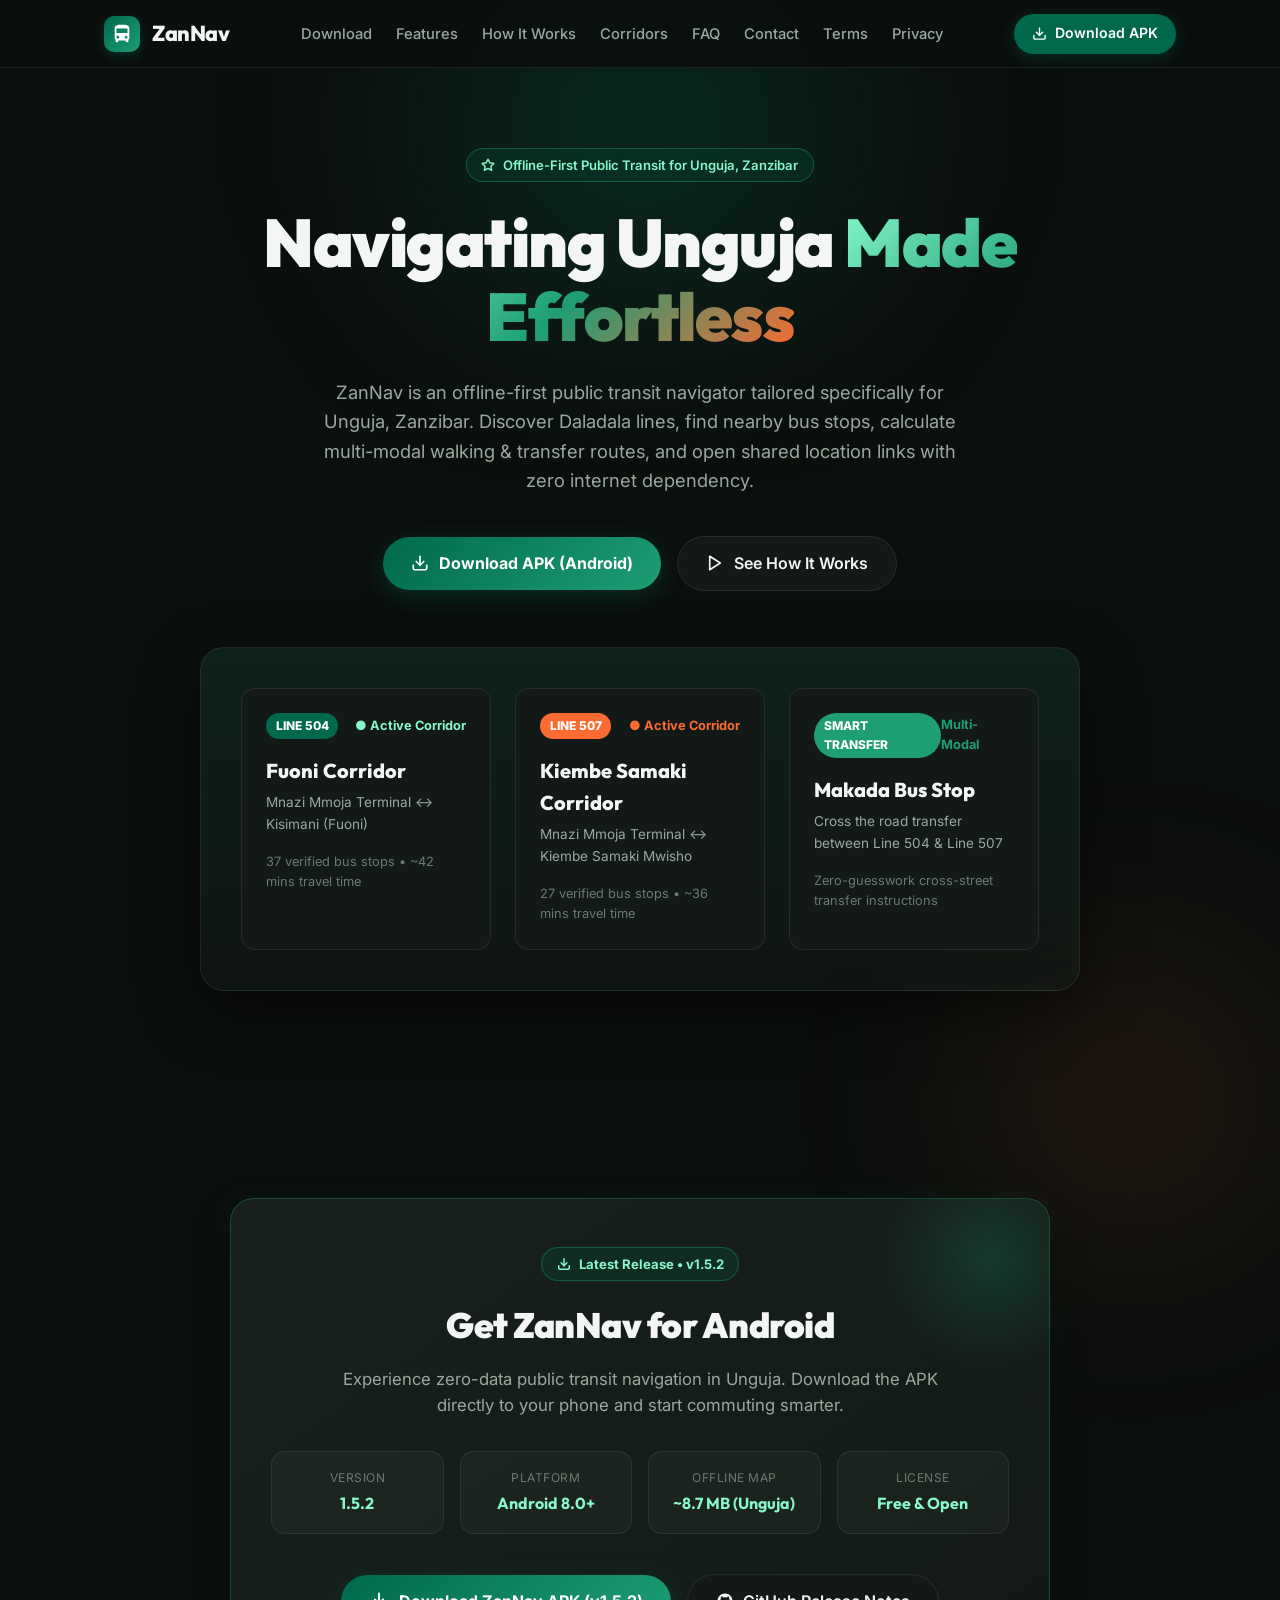
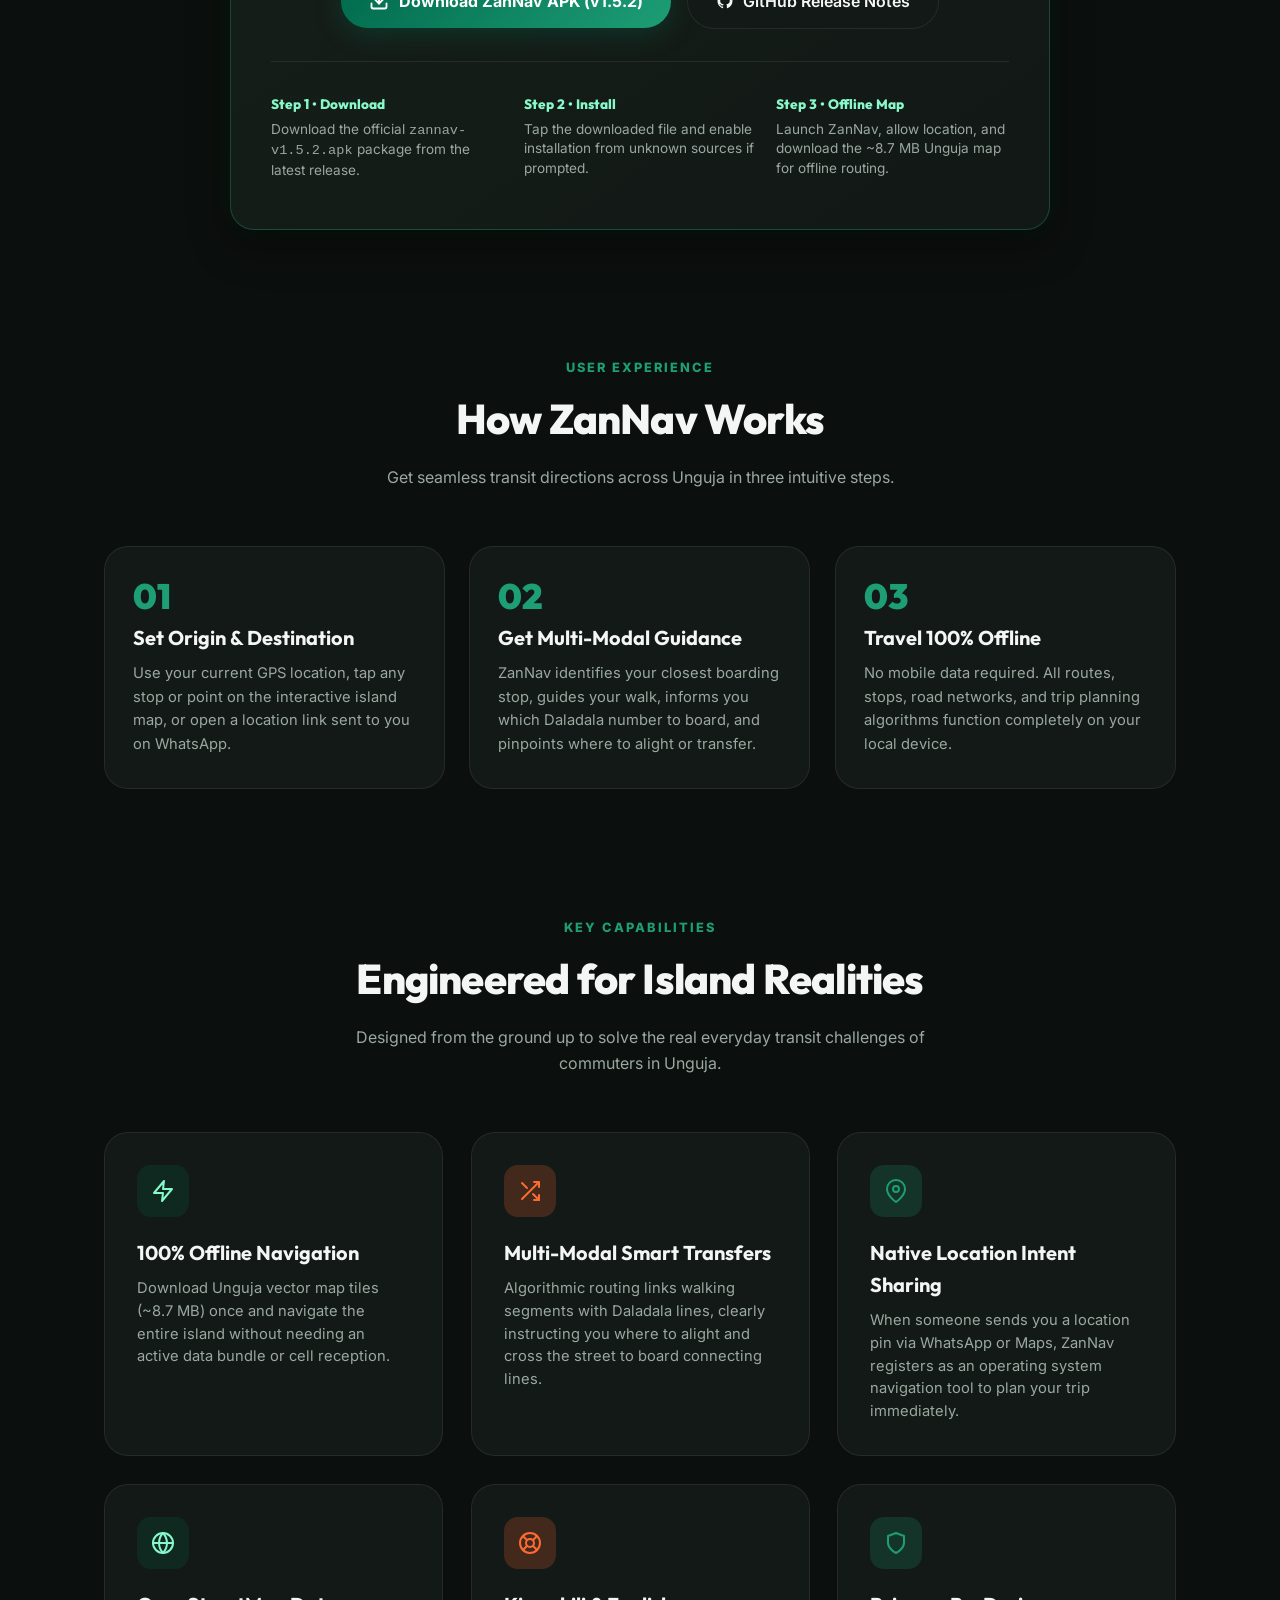
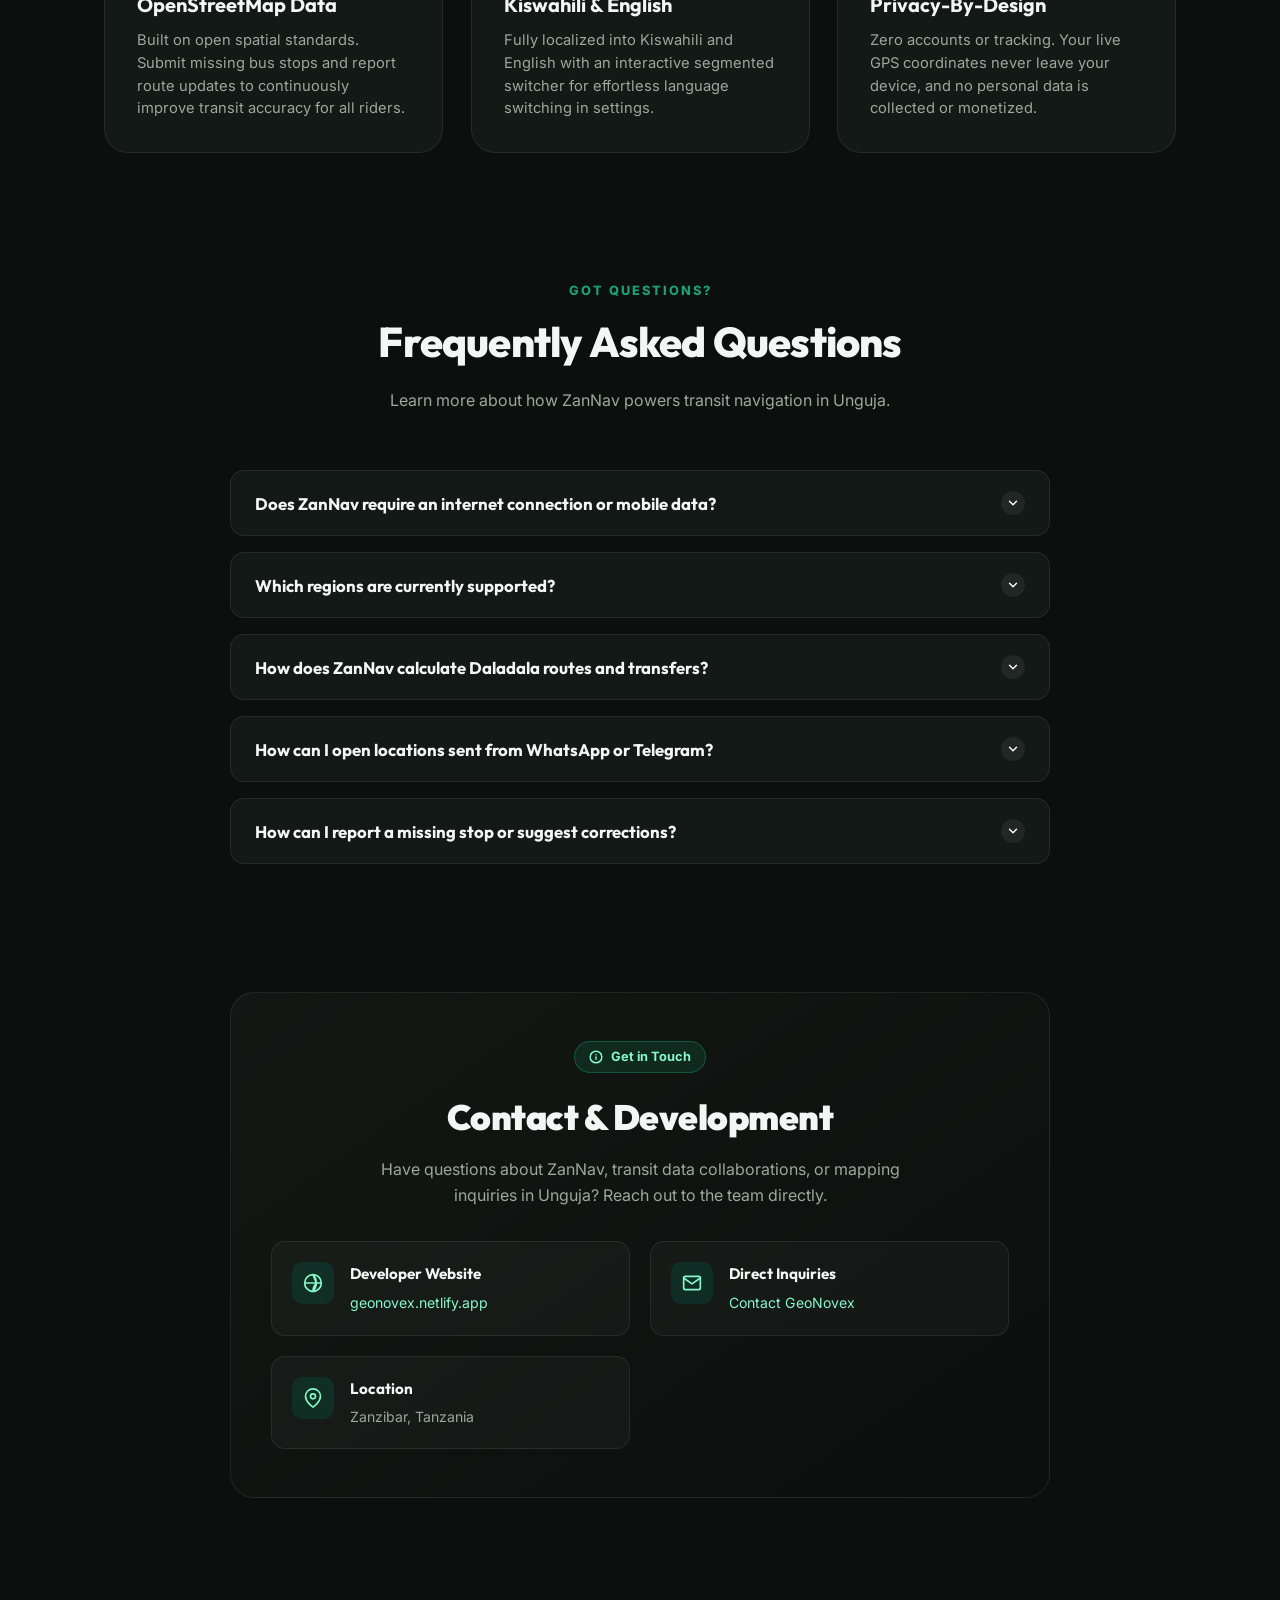
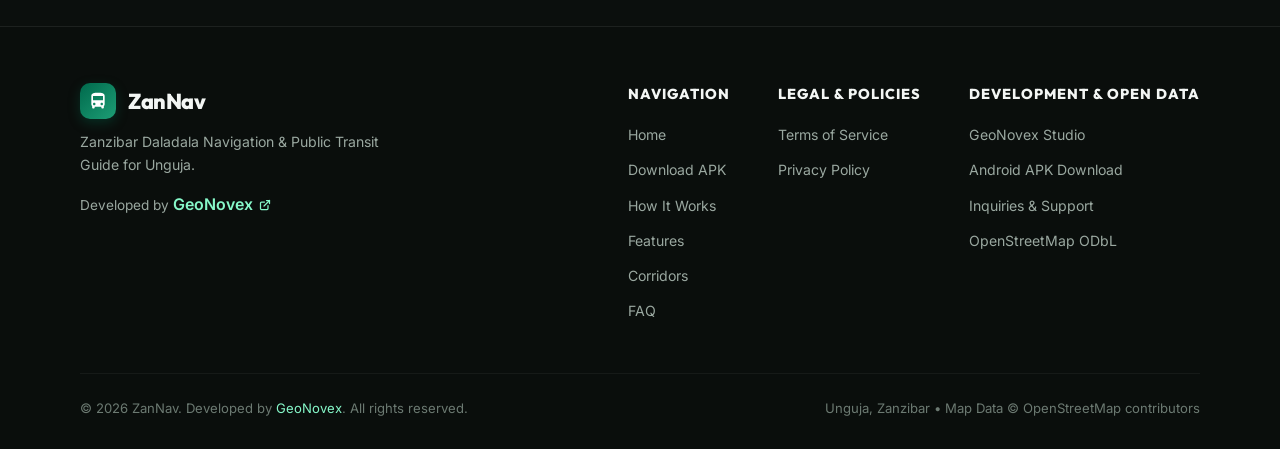
==== commit 3d0d0c05: "Add files via upload" ====
--- a/index.html
+++ b/index.html
@@ -123,7 +123,7 @@
         <li><a href="privacy.html" class="nav-link">Privacy</a></li>
       </ul>
       <div class="nav-actions">
-        <a href="zannav-app-v1.5.2.1.apk" download="zannav-app-v1.5.2.1.apk" class="nav-cta">
+        <a href="https://github.com/Yudharssiif/zannav-app/releases/latest/download/zannav-v1.5.2.apk" class="nav-cta">
           <svg width="15" height="15" viewBox="0 0 24 24" fill="none" stroke="currentColor" stroke-width="2.2"
             stroke-linecap="round" stroke-linejoin="round">
             <path d="M21 15v4a2 2 0 0 1-2 2H5a2 2 0 0 1-2-2v-4"></path>
@@ -160,7 +160,7 @@
       zero internet dependency.
     </p>
     <div class="hero-buttons reveal stagger-4">
-      <a href="zannav-app-v1.5.2.1.apk" download="zannav-app-v1.5.2.1.apk" class="btn-primary">
+      <a href="https://github.com/Yudharssiif/zannav-app/releases/latest/download/zannav-v1.5.2.apk" class="btn-primary">
         <svg width="18" height="18" viewBox="0 0 24 24" fill="none" stroke="currentColor" stroke-width="2.2"
           stroke-linecap="round" stroke-linejoin="round">
           <path d="M21 15v4a2 2 0 0 1-2 2H5a2 2 0 0 1-2-2v-4"></path>
@@ -255,22 +255,28 @@
       </div>
 
       <div class="download-actions">
-        <a href="zannav-app-v1.5.2.1.apk" download="zannav-app-v1.5.2.1.apk" class="btn-primary">
+        <a href="https://github.com/Yudharssiif/zannav-app/releases/latest/download/zannav-v1.5.2.apk" class="btn-primary">
           <svg width="20" height="20" viewBox="0 0 24 24" fill="none" stroke="currentColor" stroke-width="2.2"
             stroke-linecap="round" stroke-linejoin="round">
             <path d="M21 15v4a2 2 0 0 1-2 2H5a2 2 0 0 1-2-2v-4"></path>
             <polyline points="7 10 12 15 17 10"></polyline>
             <line x1="12" y1="15" x2="12" y2="3"></line>
           </svg>
-          Download ZanNav APK
+          Download ZanNav APK (v1.5.2)
+        </a>
+        <a href="https://github.com/Yudharssiif/zannav-app/releases/latest" target="_blank" rel="noopener noreferrer" class="btn-secondary">
+          <svg width="18" height="18" viewBox="0 0 24 24" fill="currentColor">
+            <path fill-rule="evenodd" clip-rule="evenodd"
+              d="M12 2C6.477 2 2 6.484 2 12.017c0 4.425 2.865 8.18 6.839 9.504.5.092.682-.217.682-.483 0-.237-.008-.868-.013-1.703-2.782.605-3.369-1.343-3.369-1.343-.454-1.158-1.11-1.466-1.11-1.466-.908-.62.069-.608.069-.608 1.003.07 1.53 1.032 1.53 1.032.892 1.53 2.341 1.088 2.91.832.092-.647.35-1.088.636-1.338-2.22-.253-4.555-1.113-4.555-4.951 0-1.093.39-1.988 1.029-2.688-.103-.253-.446-1.272.098-2.65 0 0 .84-.27 2.75 1.026A9.564 9.564 0 0112 6.844c.85.004 1.705.115 2.504.337 1.909-1.296 2.747-1.027 2.747-1.027.546 1.379.202 2.398.1 2.651.64.7 1.028 1.595 1.028 2.688 0 3.848-2.339 4.695-4.566 4.943.359.309.678.92.678 1.855 0 1.338-.012 2.419-.012 2.747 0 .268.18.58.688.482A10.019 10.019 0 0022 12.017C22 6.484 17.522 2 12 2z" />
+          </svg>
+          GitHub Release Notes
         </a>
       </div>
 
       <div class="install-steps">
         <div>
           <div class="install-step-num">Step 1 • Download</div>
-          <div class="install-step-text">Download the <code>zannav-app-v1.5.2.1.apk</code> package file directly to your
-            phone.
+          <div class="install-step-text">Download the official <code>zannav-v1.5.2.apk</code> package from the latest release.
           </div>
         </div>
         <div>
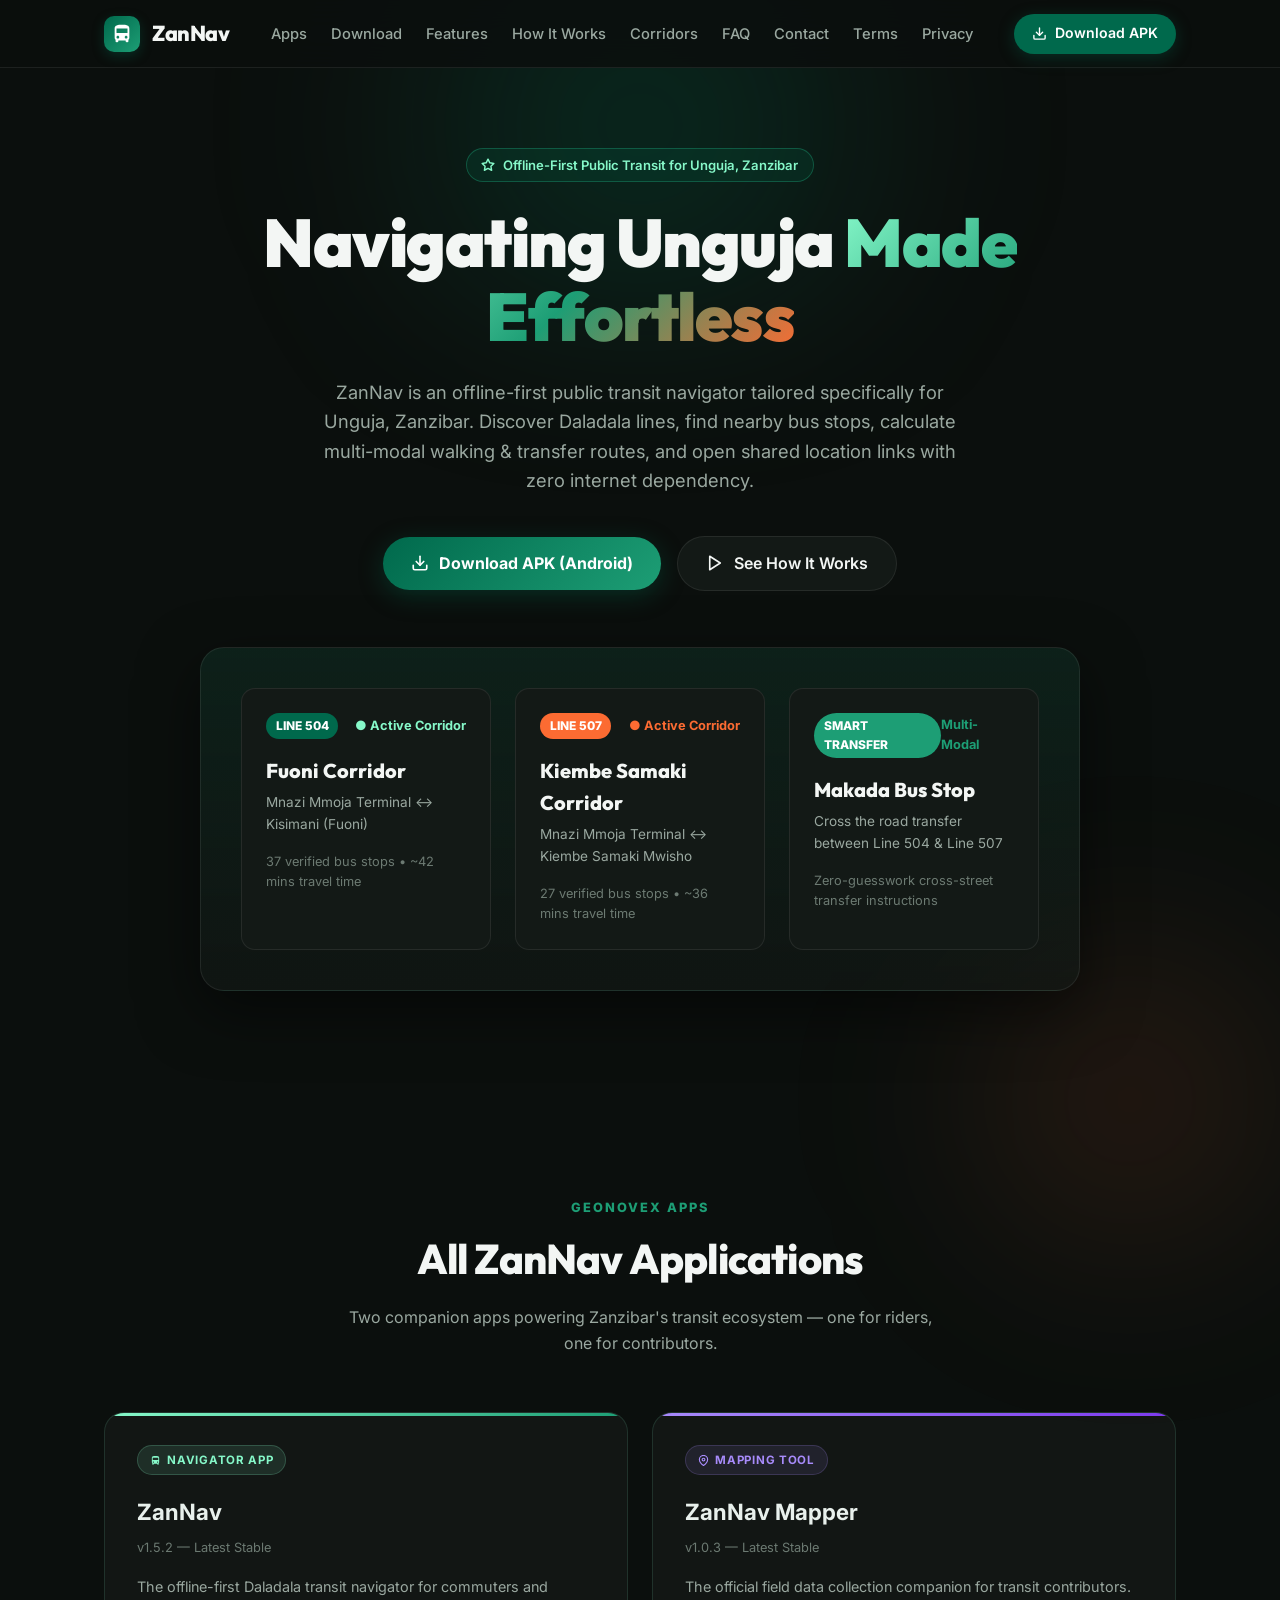
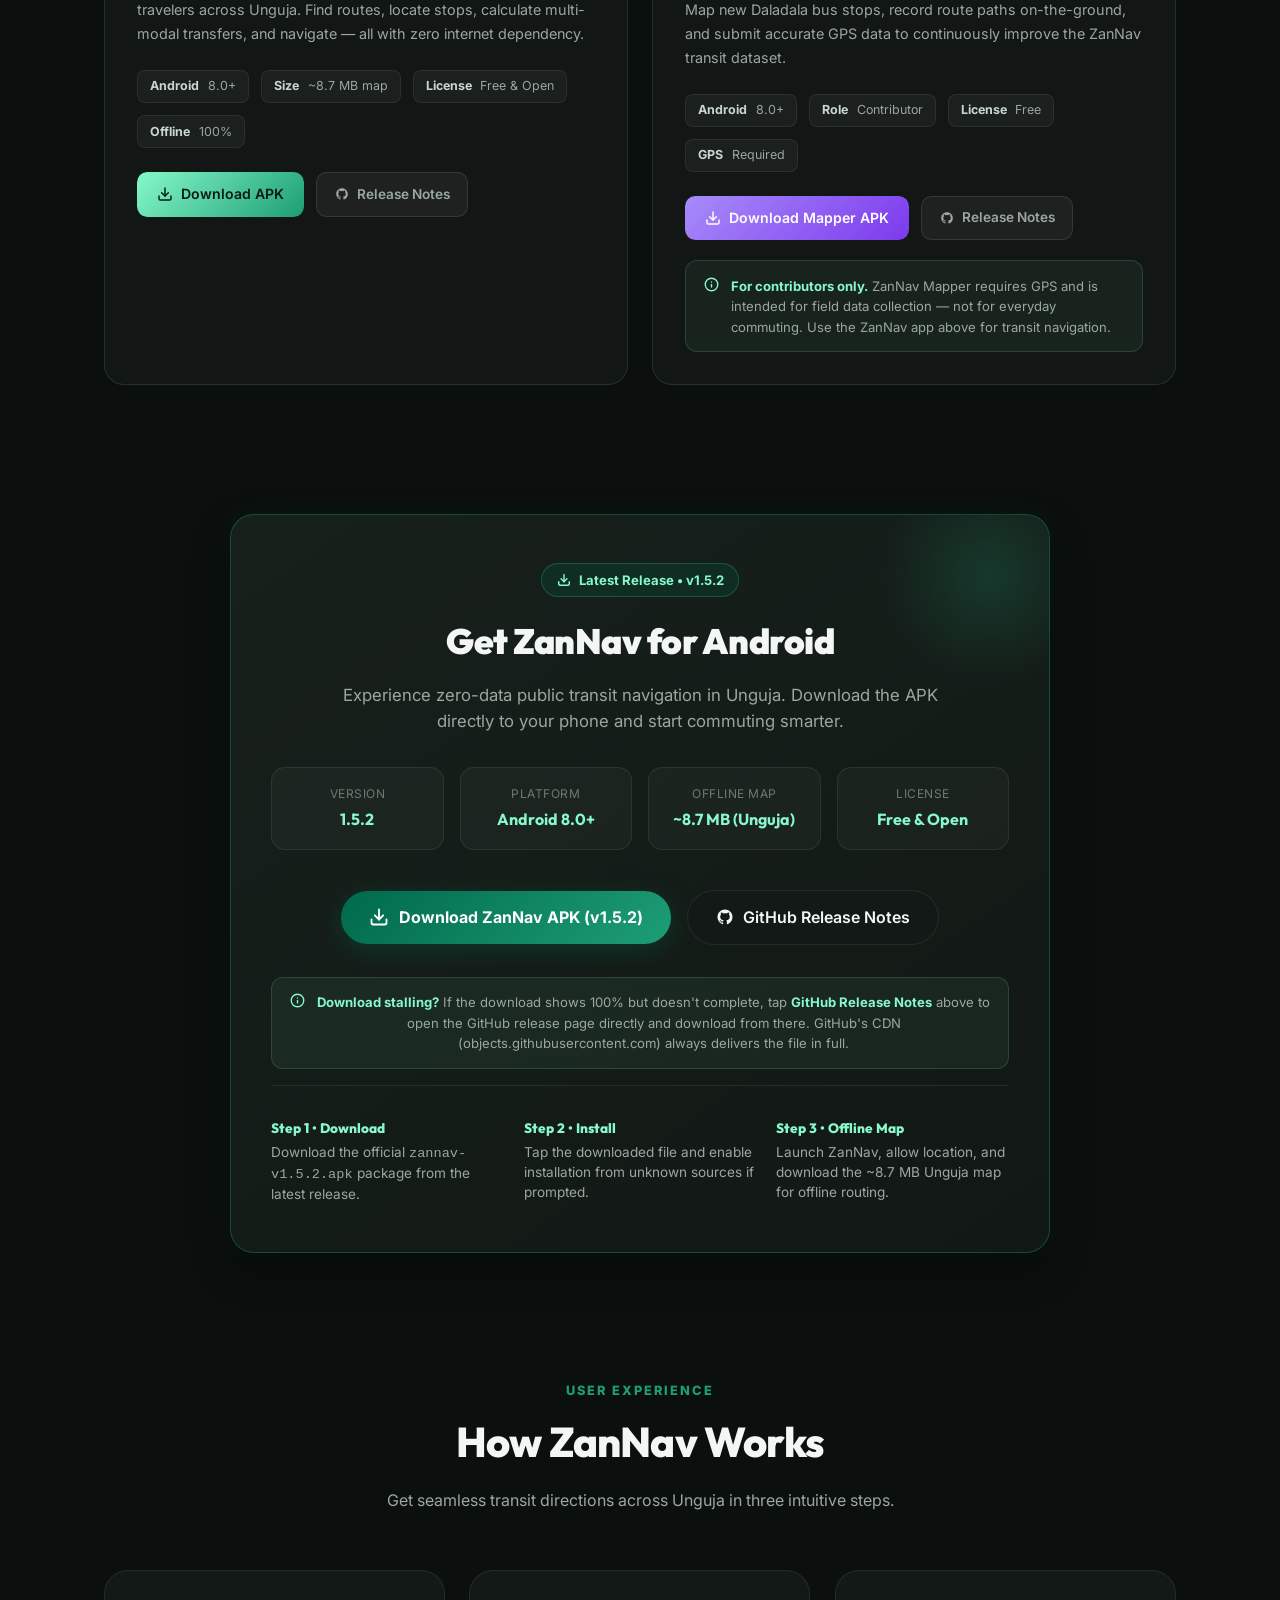
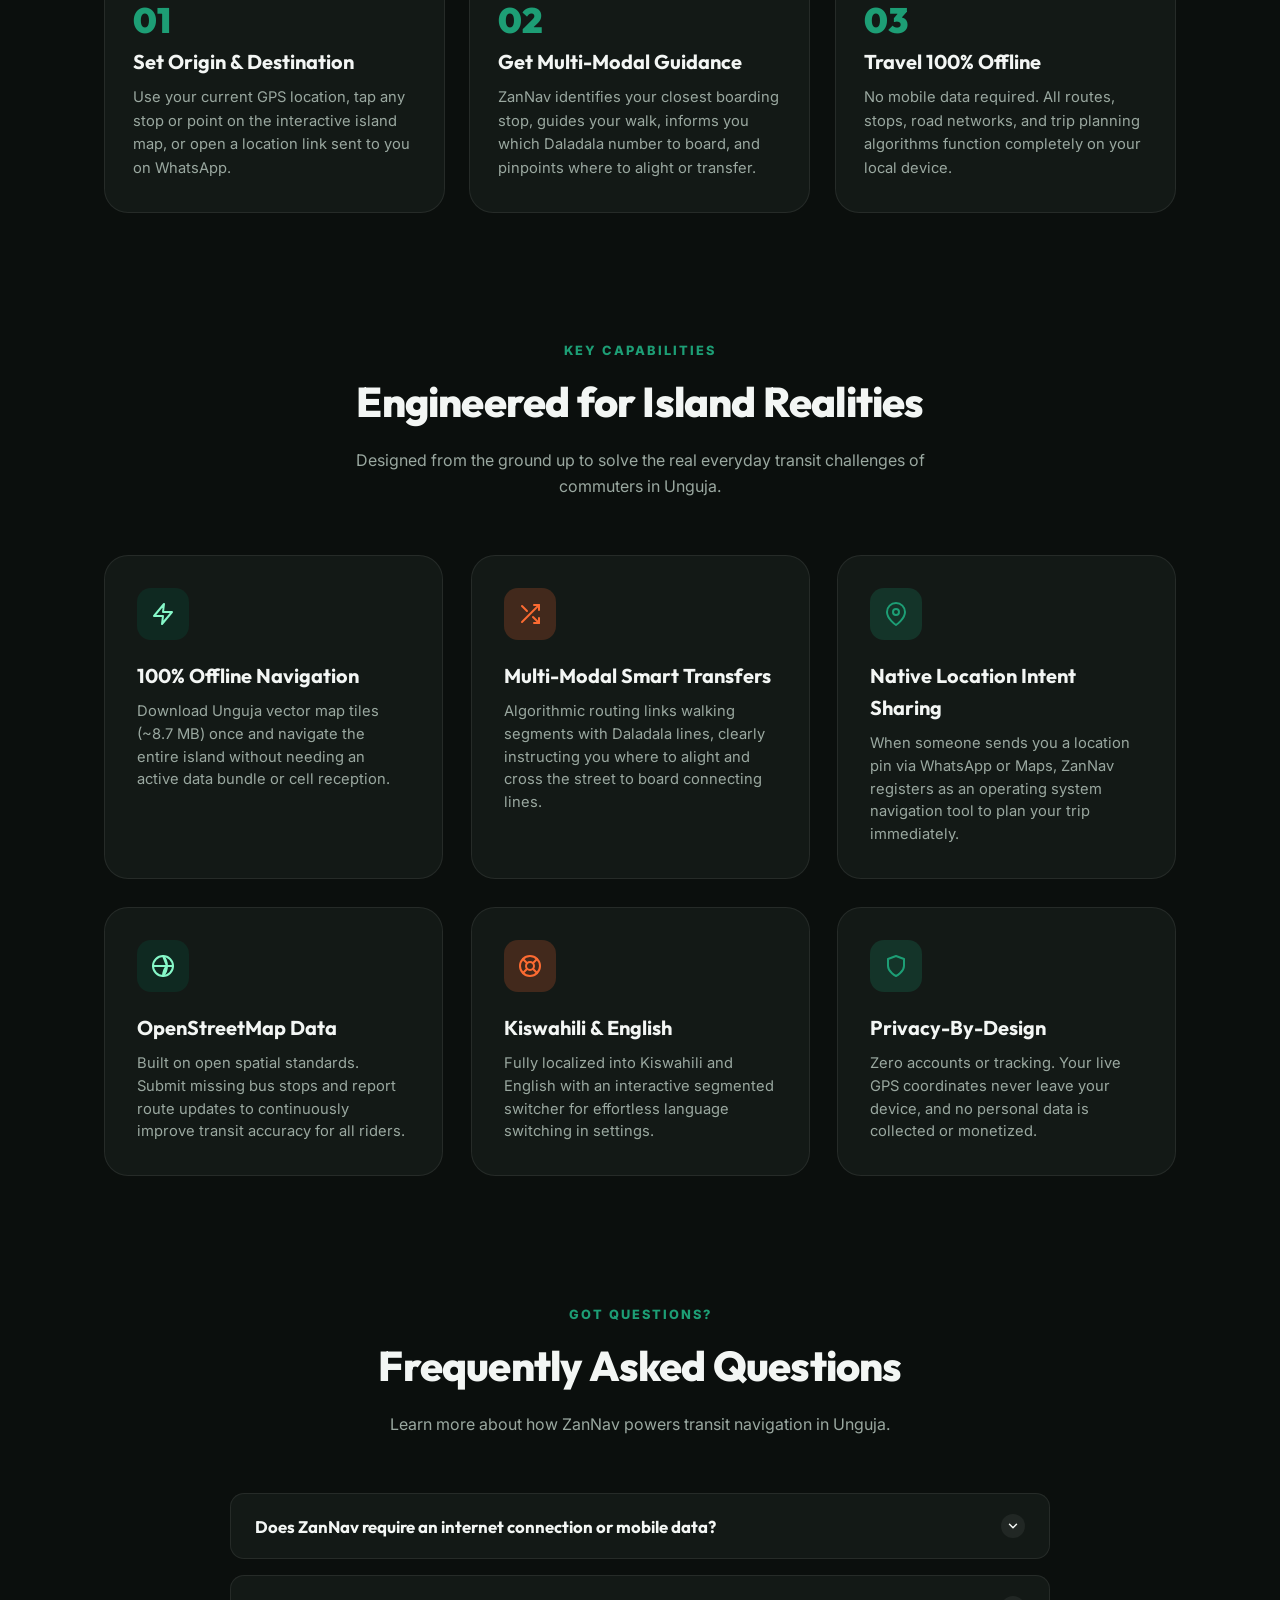
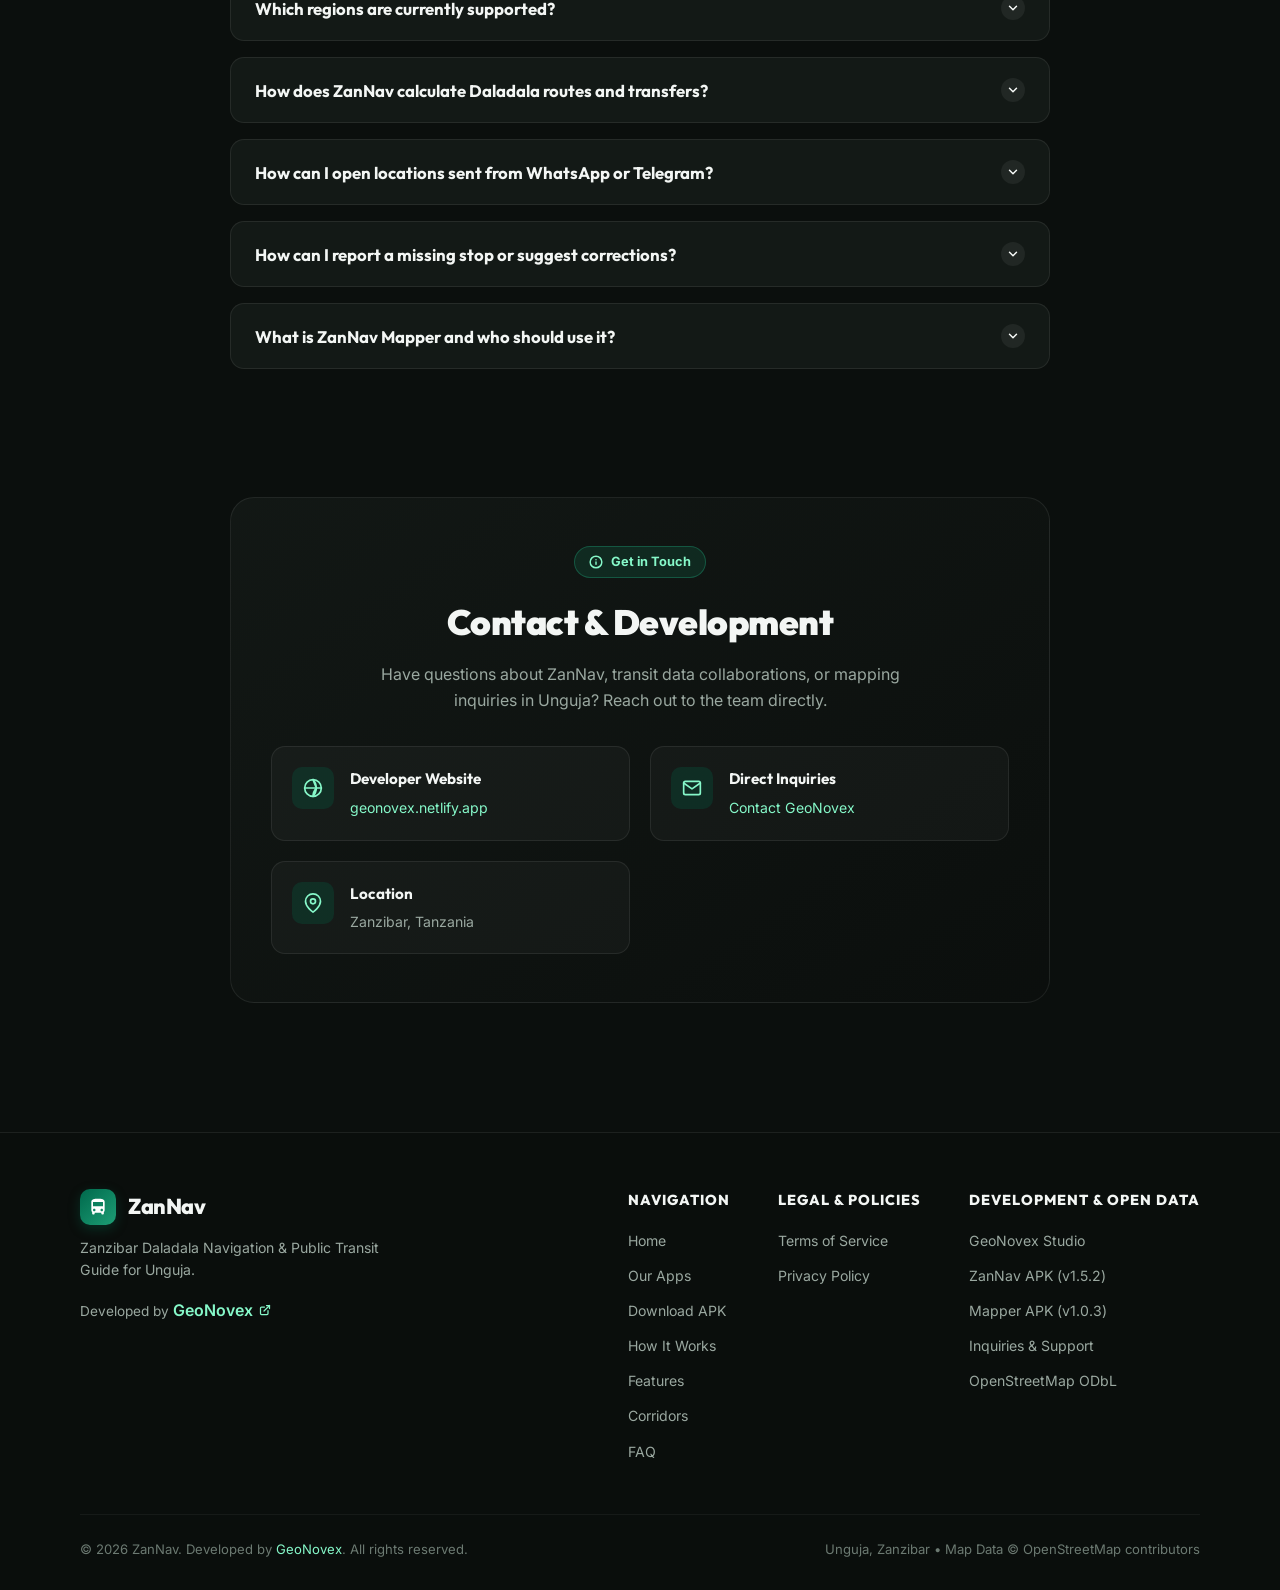
==== commit 6264a12b: "Add files via upload" ====
--- a/index.html
+++ b/index.html
@@ -56,8 +56,8 @@
           "price": "0",
           "priceCurrency": "TZS"
         },
-        "downloadUrl": "https://yudharssiif.github.io/zannav-app/zannav-app-v1.5.2.1.apk",
-        "softwareVersion": "1.5.0",
+        "downloadUrl": "https://github.com/Yudharssiif/zannav-app/releases/latest/download/zannav-v1.5.2.apk",
+        "softwareVersion": "1.5.2",
         "areaServed": {
           "@type": "AdministrativeArea",
           "name": "Unguja, Zanzibar, Tanzania"
@@ -77,6 +77,32 @@
         ]
       },
       {
+        "@type": "SoftwareApplication",
+        "@id": "https://yudharssiif.github.io/zannav-app/#mapper-application",
+        "name": "ZanNav Mapper",
+        "alternateName": "ZanNav Mapper — Transit Data Collection Tool",
+        "operatingSystem": "Android",
+        "applicationCategory": "TravelAndLocalApplication",
+        "applicationSubCategory": "Transit Mapping & Data Collection",
+        "description": "Field data collection companion app for ZanNav. Enables transit contributors to map new Daladala bus stops, record route paths, and submit accurate spatial data to improve the ZanNav transit dataset.",
+        "offers": {
+          "@type": "Offer",
+          "price": "0",
+          "priceCurrency": "TZS"
+        },
+        "downloadUrl": "https://github.com/Yudharssiif/zannav-app/releases/latest/download/zannav-mapper-v1.0.3.apk",
+        "softwareVersion": "1.0.3",
+        "areaServed": {
+          "@type": "AdministrativeArea",
+          "name": "Unguja, Zanzibar, Tanzania"
+        },
+        "author": {
+          "@type": "Organization",
+          "name": "GeoNovex",
+          "url": "https://geonovex.netlify.app/"
+        }
+      },
+      {
         "@type": "WebSite",
         "@id": "https://yudharssiif.github.io/zannav-app/#website",
         "url": "https://yudharssiif.github.io/zannav-app/",
@@ -91,6 +117,156 @@
     ]
   }
   </script>
+
+  <style>
+    /* ── ZanNav Mapper & Apps Grid styling ── */
+    .apps-grid {
+      display: grid;
+      grid-template-columns: repeat(auto-fit, minmax(320px, 1fr));
+      gap: 1.5rem;
+      margin-top: 2.5rem;
+    }
+    .app-card {
+      background: rgba(255,255,255,0.03);
+      border: 1px solid rgba(134,248,201,0.12);
+      border-radius: 1.25rem;
+      padding: 2rem;
+      position: relative;
+      overflow: hidden;
+      transition: border-color 0.3s, transform 0.3s, box-shadow 0.3s;
+    }
+    .app-card:hover {
+      border-color: rgba(134,248,201,0.35);
+      transform: translateY(-4px);
+      box-shadow: 0 20px 50px rgba(0,0,0,0.35);
+    }
+    .app-card-accent {
+      position: absolute;
+      top: 0; left: 0; right: 0;
+      height: 3px;
+      border-radius: 1.25rem 1.25rem 0 0;
+    }
+    .app-card-accent.green  { background: linear-gradient(90deg, #86f8c9, #1d9e75); }
+    .app-card-accent.purple { background: linear-gradient(90deg, #a78bfa, #7c3aed); }
+    .app-card-badge {
+      display: inline-flex;
+      align-items: center;
+      gap: 0.4rem;
+      font-size: 0.72rem;
+      font-weight: 700;
+      letter-spacing: 0.06em;
+      text-transform: uppercase;
+      padding: 0.3rem 0.75rem;
+      border-radius: 999px;
+      margin-bottom: 1.2rem;
+    }
+    .app-card-badge.green  { background: rgba(134,248,201,0.1); color: #86f8c9; border: 1px solid rgba(134,248,201,0.2); }
+    .app-card-badge.purple { background: rgba(167,139,250,0.1); color: #a78bfa; border: 1px solid rgba(167,139,250,0.2); }
+    .app-card-name {
+      font-size: 1.4rem;
+      font-weight: 700;
+      color: #e8f0ec;
+      margin-bottom: 0.5rem;
+    }
+    .app-card-version {
+      font-size: 0.8rem;
+      color: #6c7a72;
+      margin-bottom: 1rem;
+    }
+    .app-card-desc {
+      font-size: 0.9rem;
+      color: #9aa8a0;
+      line-height: 1.65;
+      margin-bottom: 1.5rem;
+    }
+    .app-card-specs {
+      display: flex;
+      flex-wrap: wrap;
+      gap: 0.75rem;
+      margin-bottom: 1.5rem;
+    }
+    .app-card-spec {
+      background: rgba(255,255,255,0.04);
+      border: 1px solid rgba(255,255,255,0.07);
+      border-radius: 0.5rem;
+      padding: 0.35rem 0.75rem;
+      font-size: 0.78rem;
+      color: #9aa8a0;
+    }
+    .app-card-spec strong {
+      color: #c8d8d0;
+      margin-right: 0.3rem;
+    }
+    .app-card-actions {
+      display: flex;
+      gap: 0.75rem;
+      flex-wrap: wrap;
+    }
+    .btn-app-primary {
+      display: inline-flex;
+      align-items: center;
+      gap: 0.5rem;
+      padding: 0.65rem 1.25rem;
+      border-radius: 0.65rem;
+      font-size: 0.88rem;
+      font-weight: 600;
+      text-decoration: none;
+      transition: all 0.25s;
+      cursor: pointer;
+      border: none;
+    }
+    .btn-app-primary.green {
+      background: linear-gradient(135deg, #86f8c9, #1d9e75);
+      color: #0a1a12;
+    }
+    .btn-app-primary.green:hover {
+      box-shadow: 0 8px 24px rgba(134,248,201,0.3);
+      transform: translateY(-1px);
+    }
+    .btn-app-primary.purple {
+      background: linear-gradient(135deg, #a78bfa, #7c3aed);
+      color: #fff;
+    }
+    .btn-app-primary.purple:hover {
+      box-shadow: 0 8px 24px rgba(167,139,250,0.35);
+      transform: translateY(-1px);
+    }
+    .btn-app-secondary {
+      display: inline-flex;
+      align-items: center;
+      gap: 0.5rem;
+      padding: 0.65rem 1.1rem;
+      border-radius: 0.65rem;
+      font-size: 0.85rem;
+      font-weight: 600;
+      text-decoration: none;
+      background: rgba(255,255,255,0.05);
+      border: 1px solid rgba(255,255,255,0.1);
+      color: #9aa8a0;
+      transition: all 0.25s;
+    }
+    .btn-app-secondary:hover {
+      background: rgba(255,255,255,0.09);
+      color: #e8f0ec;
+      border-color: rgba(255,255,255,0.18);
+    }
+    /* Download tip banner */
+    .download-tip {
+      display: flex;
+      align-items: flex-start;
+      gap: 0.75rem;
+      background: rgba(134,248,201,0.06);
+      border: 1px solid rgba(134,248,201,0.15);
+      border-radius: 0.75rem;
+      padding: 0.9rem 1.1rem;
+      margin-top: 1.25rem;
+      font-size: 0.82rem;
+      color: #9aa8a0;
+      line-height: 1.55;
+    }
+    .download-tip svg { flex-shrink: 0; margin-top: 1px; color: #86f8c9; }
+    .download-tip strong { color: #86f8c9; }
+  </style>
 </head>
 
 <body>
@@ -113,6 +289,7 @@
         <span>ZanNav</span>
       </a>
       <ul class="nav-links" id="navLinks">
+        <li><a href="#apps" class="nav-link">Apps</a></li>
         <li><a href="#download" class="nav-link">Download</a></li>
         <li><a href="#features" class="nav-link">Features</a></li>
         <li><a href="#how-it-works" class="nav-link">How It Works</a></li>
@@ -123,7 +300,7 @@
         <li><a href="privacy.html" class="nav-link">Privacy</a></li>
       </ul>
       <div class="nav-actions">
-        <a href="https://github.com/Yudharssiif/zannav-app/releases/latest/download/zannav-v1.5.2.apk" class="nav-cta">
+        <a href="https://github.com/Yudharssiif/zannav-app/releases/latest" target="_blank" rel="noopener noreferrer" class="nav-cta">
           <svg width="15" height="15" viewBox="0 0 24 24" fill="none" stroke="currentColor" stroke-width="2.2"
             stroke-linecap="round" stroke-linejoin="round">
             <path d="M21 15v4a2 2 0 0 1-2 2H5a2 2 0 0 1-2-2v-4"></path>
@@ -156,11 +333,11 @@
     <h1 class="reveal stagger-2">Navigating Unguja <span>Made Effortless</span></h1>
     <p class="hero-subtitle reveal stagger-3">
       ZanNav is an offline-first public transit navigator tailored specifically for Unguja, Zanzibar. Discover Daladala
-      lines, find nearby bus stops, calculate multi-modal walking & transfer routes, and open shared location links with
+      lines, find nearby bus stops, calculate multi-modal walking &amp; transfer routes, and open shared location links with
       zero internet dependency.
     </p>
     <div class="hero-buttons reveal stagger-4">
-      <a href="https://github.com/Yudharssiif/zannav-app/releases/latest/download/zannav-v1.5.2.apk" class="btn-primary">
+      <a href="https://github.com/Yudharssiif/zannav-app/releases/latest" target="_blank" rel="noopener noreferrer" class="btn-primary">
         <svg width="18" height="18" viewBox="0 0 24 24" fill="none" stroke="currentColor" stroke-width="2.2"
           stroke-linecap="round" stroke-linejoin="round">
           <path d="M21 15v4a2 2 0 0 1-2 2H5a2 2 0 0 1-2-2v-4"></path>
@@ -209,9 +386,98 @@
             <span style="font-size: 0.8rem; color: #1d9e75; font-weight: 700;">Multi-Modal</span>
           </div>
           <div class="route-corridor">Makada Bus Stop</div>
-          <div class="route-detail">Cross the road transfer between Line 504 & Line 507</div>
+          <div class="route-detail">Cross the road transfer between Line 504 &amp; Line 507</div>
           <div style="margin-top: 1rem; font-size: 0.8rem; color: #6c7a72;">Zero-guesswork cross-street transfer
             instructions</div>
+        </div>
+      </div>
+    </div>
+  </section>
+
+  <!-- ── Our Apps Section ── -->
+  <section class="section" id="apps">
+    <div class="section-header reveal">
+      <div class="section-tag">GeoNovex Apps</div>
+      <h2 class="section-title">All ZanNav Applications</h2>
+      <p class="section-desc">Two companion apps powering Zanzibar's transit ecosystem — one for riders, one for contributors.</p>
+    </div>
+
+    <div class="apps-grid">
+      <!-- ZanNav Navigator -->
+      <div class="app-card reveal stagger-1">
+        <div class="app-card-accent green"></div>
+        <div class="app-card-badge green">
+          <svg width="11" height="11" viewBox="0 0 24 24" fill="currentColor"><path d="M4 16c0 .88.39 1.67 1 2.22V20c0 .55.45 1 1 1h1c.55 0 1-.45 1-1v-1h8v1c0 .55.45 1 1 1h1c.55 0 1-.45 1-1v-1.78c.61-.55 1-1.34 1-2.22V6c0-3.5-3.58-4-8-4s-8 .5-8 4v10zm3.5 1c-.83 0-1.5-.67-1.5-1.5S6.67 14 7.5 14s1.5.67 1.5 1.5S8.33 17 7.5 17zm9 0c-.83 0-1.5-.67-1.5-1.5s.67-1.5 1.5-1.5 1.5.67 1.5 1.5-.67 1.5-1.5 1.5zm1.5-6H6V6h12v5z"/></svg>
+          Navigator App
+        </div>
+        <div class="app-card-name">ZanNav</div>
+        <div class="app-card-version">v1.5.2 — Latest Stable</div>
+        <p class="app-card-desc">
+          The offline-first Daladala transit navigator for commuters and travelers across Unguja. Find routes, locate stops,
+          calculate multi-modal transfers, and navigate — all with zero internet dependency.
+        </p>
+        <div class="app-card-specs">
+          <span class="app-card-spec"><strong>Android</strong> 8.0+</span>
+          <span class="app-card-spec"><strong>Size</strong> ~8.7 MB map</span>
+          <span class="app-card-spec"><strong>License</strong> Free &amp; Open</span>
+          <span class="app-card-spec"><strong>Offline</strong> 100%</span>
+        </div>
+        <div class="app-card-actions">
+          <a href="https://github.com/Yudharssiif/zannav-app/releases/latest/download/zannav-v1.5.2.apk"
+             class="btn-app-primary green" id="zannav-apk-download">
+            <svg width="16" height="16" viewBox="0 0 24 24" fill="none" stroke="currentColor" stroke-width="2.2" stroke-linecap="round" stroke-linejoin="round">
+              <path d="M21 15v4a2 2 0 0 1-2 2H5a2 2 0 0 1-2-2v-4"></path>
+              <polyline points="7 10 12 15 17 10"></polyline>
+              <line x1="12" y1="15" x2="12" y2="3"></line>
+            </svg>
+            Download APK
+          </a>
+          <a href="https://github.com/Yudharssiif/zannav-app/releases/latest" target="_blank" rel="noopener noreferrer"
+             class="btn-app-secondary" id="zannav-release-notes">
+            <svg width="14" height="14" viewBox="0 0 24 24" fill="currentColor"><path fill-rule="evenodd" clip-rule="evenodd" d="M12 2C6.477 2 2 6.484 2 12.017c0 4.425 2.865 8.18 6.839 9.504.5.092.682-.217.682-.483 0-.237-.008-.868-.013-1.703-2.782.605-3.369-1.343-3.369-1.343-.454-1.158-1.11-1.466-1.11-1.466-.908-.62.069-.608.069-.608 1.003.07 1.53 1.032 1.53 1.032.892 1.53 2.341 1.088 2.91.832.092-.647.35-1.088.636-1.338-2.22-.253-4.555-1.113-4.555-4.951 0-1.093.39-1.988 1.029-2.688-.103-.253-.446-1.272.098-2.65 0 0 .84-.27 2.75 1.026A9.564 9.564 0 0112 6.844c.85.004 1.705.115 2.504.337 1.909-1.296 2.747-1.027 2.747-1.027.546 1.379.202 2.398.1 2.651.64.7 1.028 1.595 1.028 2.688 0 3.848-2.339 4.695-4.566 4.943.359.309.678.92.678 1.855 0 1.338-.012 2.419-.012 2.747 0 .268.18.58.688.482A10.019 10.019 0 0022 12.017C22 6.484 17.522 2 12 2z"/></svg>
+            Release Notes
+          </a>
+        </div>
+      </div>
+
+      <!-- ZanNav Mapper -->
+      <div class="app-card reveal stagger-2">
+        <div class="app-card-accent purple"></div>
+        <div class="app-card-badge purple">
+          <svg width="11" height="11" viewBox="0 0 24 24" fill="none" stroke="currentColor" stroke-width="2.5" stroke-linecap="round" stroke-linejoin="round"><path d="M21 10c0 7-9 13-9 13s-9-6-9-13a9 9 0 0 1 18 0z"/><circle cx="12" cy="10" r="3"/></svg>
+          Mapping Tool
+        </div>
+        <div class="app-card-name">ZanNav Mapper</div>
+        <div class="app-card-version">v1.0.3 — Latest Stable</div>
+        <p class="app-card-desc">
+          The official field data collection companion for transit contributors. Map new Daladala bus stops, record
+          route paths on-the-ground, and submit accurate GPS data to continuously improve the ZanNav transit dataset.
+        </p>
+        <div class="app-card-specs">
+          <span class="app-card-spec"><strong>Android</strong> 8.0+</span>
+          <span class="app-card-spec"><strong>Role</strong> Contributor</span>
+          <span class="app-card-spec"><strong>License</strong> Free</span>
+          <span class="app-card-spec"><strong>GPS</strong> Required</span>
+        </div>
+        <div class="app-card-actions">
+          <a href="https://github.com/Yudharssiif/zannav-app/releases/latest/download/zannav-mapper-v1.0.3.apk"
+             class="btn-app-primary purple" id="zannav-mapper-apk-download">
+            <svg width="16" height="16" viewBox="0 0 24 24" fill="none" stroke="currentColor" stroke-width="2.2" stroke-linecap="round" stroke-linejoin="round">
+              <path d="M21 15v4a2 2 0 0 1-2 2H5a2 2 0 0 1-2-2v-4"></path>
+              <polyline points="7 10 12 15 17 10"></polyline>
+              <line x1="12" y1="15" x2="12" y2="3"></line>
+            </svg>
+            Download Mapper APK
+          </a>
+          <a href="https://github.com/Yudharssiif/zannav-app/releases/latest" target="_blank" rel="noopener noreferrer"
+             class="btn-app-secondary" id="zannav-mapper-release-notes">
+            <svg width="14" height="14" viewBox="0 0 24 24" fill="currentColor"><path fill-rule="evenodd" clip-rule="evenodd" d="M12 2C6.477 2 2 6.484 2 12.017c0 4.425 2.865 8.18 6.839 9.504.5.092.682-.217.682-.483 0-.237-.008-.868-.013-1.703-2.782.605-3.369-1.343-3.369-1.343-.454-1.158-1.11-1.466-1.11-1.466-.908-.62.069-.608.069-.608 1.003.07 1.53 1.032 1.53 1.032.892 1.53 2.341 1.088 2.91.832.092-.647.35-1.088.636-1.338-2.22-.253-4.555-1.113-4.555-4.951 0-1.093.39-1.988 1.029-2.688-.103-.253-.446-1.272.098-2.65 0 0 .84-.27 2.75 1.026A9.564 9.564 0 0112 6.844c.85.004 1.705.115 2.504.337 1.909-1.296 2.747-1.027 2.747-1.027.546 1.379.202 2.398.1 2.651.64.7 1.028 1.595 1.028 2.688 0 3.848-2.339 4.695-4.566 4.943.359.309.678.92.678 1.855 0 1.338-.012 2.419-.012 2.747 0 .268.18.58.688.482A10.019 10.019 0 0022 12.017C22 6.484 17.522 2 12 2z"/></svg>
+            Release Notes
+          </a>
+        </div>
+        <div class="download-tip">
+          <svg width="15" height="15" viewBox="0 0 24 24" fill="none" stroke="currentColor" stroke-width="2.2" stroke-linecap="round" stroke-linejoin="round"><circle cx="12" cy="12" r="10"/><path d="M12 16v-4"/><path d="M12 8h.01"/></svg>
+          <span><strong>For contributors only.</strong> ZanNav Mapper requires GPS and is intended for field data collection — not for everyday commuting. Use the ZanNav app above for transit navigation.</span>
         </div>
       </div>
     </div>
@@ -250,12 +516,14 @@
         </div>
         <div class="download-spec-item">
           <div class="download-spec-label">License</div>
-          <div class="download-spec-val">Free & Open</div>
+          <div class="download-spec-val">Free &amp; Open</div>
         </div>
       </div>
 
       <div class="download-actions">
-        <a href="https://github.com/Yudharssiif/zannav-app/releases/latest/download/zannav-v1.5.2.apk" class="btn-primary">
+        <!-- Direct GitHub asset URL -->
+        <a href="https://github.com/Yudharssiif/zannav-app/releases/latest/download/zannav-v1.5.2.apk"
+           class="btn-primary" id="main-apk-download">
           <svg width="20" height="20" viewBox="0 0 24 24" fill="none" stroke="currentColor" stroke-width="2.2"
             stroke-linecap="round" stroke-linejoin="round">
             <path d="M21 15v4a2 2 0 0 1-2 2H5a2 2 0 0 1-2-2v-4"></path>
@@ -264,7 +532,7 @@
           </svg>
           Download ZanNav APK (v1.5.2)
         </a>
-        <a href="https://github.com/Yudharssiif/zannav-app/releases/latest" target="_blank" rel="noopener noreferrer" class="btn-secondary">
+        <a href="https://github.com/Yudharssiif/zannav-app/releases/latest" target="_blank" rel="noopener noreferrer" class="btn-secondary" id="github-release-page">
           <svg width="18" height="18" viewBox="0 0 24 24" fill="currentColor">
             <path fill-rule="evenodd" clip-rule="evenodd"
               d="M12 2C6.477 2 2 6.484 2 12.017c0 4.425 2.865 8.18 6.839 9.504.5.092.682-.217.682-.483 0-.237-.008-.868-.013-1.703-2.782.605-3.369-1.343-3.369-1.343-.454-1.158-1.11-1.466-1.11-1.466-.908-.62.069-.608.069-.608 1.003.07 1.53 1.032 1.53 1.032.892 1.53 2.341 1.088 2.91.832.092-.647.35-1.088.636-1.338-2.22-.253-4.555-1.113-4.555-4.951 0-1.093.39-1.988 1.029-2.688-.103-.253-.446-1.272.098-2.65 0 0 .84-.27 2.75 1.026A9.564 9.564 0 0112 6.844c.85.004 1.705.115 2.504.337 1.909-1.296 2.747-1.027 2.747-1.027.546 1.379.202 2.398.1 2.651.64.7 1.028 1.595 1.028 2.688 0 3.848-2.339 4.695-4.566 4.943.359.309.678.92.678 1.855 0 1.338-.012 2.419-.012 2.747 0 .268.18.58.688.482A10.019 10.019 0 0022 12.017C22 6.484 17.522 2 12 2z" />
@@ -273,6 +541,16 @@
         </a>
       </div>
 
+      <!-- Download tip: explains why GitHub direct works, and how to handle stalls -->
+      <div class="download-tip">
+        <svg width="15" height="15" viewBox="0 0 24 24" fill="none" stroke="currentColor" stroke-width="2.2" stroke-linecap="round" stroke-linejoin="round"><circle cx="12" cy="12" r="10"/><path d="M12 16v-4"/><path d="M12 8h.01"/></svg>
+        <span>
+          <strong>Download stalling?</strong> If the download shows 100% but doesn't complete, tap
+          <strong>GitHub Release Notes</strong> above to open the GitHub release page directly and download from there.
+          GitHub's CDN (objects.githubusercontent.com) always delivers the file in full.
+        </span>
+      </div>
+
       <div class="install-steps">
         <div>
           <div class="install-step-num">Step 1 • Download</div>
@@ -304,7 +582,7 @@
     <div class="steps-grid">
       <div class="step-card reveal stagger-1">
         <div class="step-num">01</div>
-        <h3 class="step-title">Set Origin & Destination</h3>
+        <h3 class="step-title">Set Origin &amp; Destination</h3>
         <p class="step-desc">Use your current GPS location, tap any stop or point on the interactive island map, or open
           a location link sent to you on WhatsApp.</p>
       </div>
@@ -382,7 +660,7 @@
             stroke-linecap="round" stroke-linejoin="round">
             <circle cx="12" cy="12" r="10"></circle>
             <line x1="2" y1="12" x2="22" y2="12"></line>
-            <path d="M12 2a15.3 15.3 0 0 1 4 10 15.3 15.3 0 0 1-4 10 15.3 15.3 0 0 1-4-10 15.3 15.3 0 0 1 4-10z"></path>
+            <path d="M12 2a15.3 15.3 0 0 1 4 10 15.3 15.3 0 0 1-4 10 15.3 15.3 0 0 1 4-10z"></path>
           </svg>
         </div>
         <h3 class="feature-title">OpenStreetMap Data</h3>
@@ -402,7 +680,7 @@
             <circle cx="12" cy="12" r="4"></circle>
           </svg>
         </div>
-        <h3 class="feature-title">Kiswahili & English</h3>
+        <h3 class="feature-title">Kiswahili &amp; English</h3>
         <p class="feature-desc">Fully localized into Kiswahili and English with an interactive segmented switcher for
           effortless language switching in settings.</p>
       </div>
@@ -511,6 +789,24 @@
           Inside the ZanNav app, navigate to Settings and tap "Report Missing Bus Stop". You can pin the stop location
           on the map, provide its local name, and submit it anonymously. Our team reviews submissions and contributes
           verified transit nodes back to OpenStreetMap.
+        </div>
+      </div>
+
+      <div class="faq-item reveal stagger-6">
+        <button class="faq-question">
+          <span>What is ZanNav Mapper and who should use it?</span>
+          <div class="faq-icon">
+            <svg width="14" height="14" viewBox="0 0 24 24" fill="none" stroke="currentColor" stroke-width="2.5"
+              stroke-linecap="round" stroke-linejoin="round">
+              <polyline points="6 9 12 15 18 9"></polyline>
+            </svg>
+          </div>
+        </button>
+        <div class="faq-answer">
+          ZanNav Mapper (v1.0.3) is a companion field data collection app for transit contributors and data volunteers.
+          It allows you to map new Daladala bus stops, record route geometry on-the-ground using GPS, and submit
+          accurate spatial data to improve the ZanNav transit dataset. It is <strong>not</strong> designed for everyday
+          commuting — use the main ZanNav app for navigation.
         </div>
       </div>
     </div>
@@ -528,7 +824,7 @@
         </svg>
         Get in Touch
       </div>
-      <h2 class="contact-title">Contact & Development</h2>
+      <h2 class="contact-title">Contact &amp; Development</h2>
       <p class="contact-desc">
         Have questions about ZanNav, transit data collaborations, or mapping inquiries in Unguja? Reach out to the team
         directly.
@@ -600,7 +896,7 @@
           <span>ZanNav</span>
         </div>
         <p class="footer-desc">
-          Zanzibar Daladala Navigation & Public Transit Guide for Unguja.
+          Zanzibar Daladala Navigation &amp; Public Transit Guide for Unguja.
         </p>
         <div style="margin-top: 1rem;">
           <span style="font-size: 0.85rem; color: #9aa8a0;">Developed by </span>
@@ -621,6 +917,7 @@
           <h4>Navigation</h4>
           <ul>
             <li><a href="index.html">Home</a></li>
+            <li><a href="#apps">Our Apps</a></li>
             <li><a href="#download">Download APK</a></li>
             <li><a href="#how-it-works">How It Works</a></li>
             <li><a href="#features">Features</a></li>
@@ -630,7 +927,7 @@
         </div>
 
         <div class="footer-column">
-          <h4>Legal & Policies</h4>
+          <h4>Legal &amp; Policies</h4>
           <ul>
             <li><a href="terms.html">Terms of Service</a></li>
             <li><a href="privacy.html">Privacy Policy</a></li>
@@ -638,15 +935,21 @@
         </div>
 
         <div class="footer-column">
-          <h4>Development & Open Data</h4>
+          <h4>Development &amp; Open Data</h4>
           <ul>
-            <li><a href="https://geonovex.netlify.app/" target="_blank" rel="noopener noreferrer">GeoNovex Studio</a>
+            <li><a href="https://geonovex.netlify.app/" target="_blank" rel="noopener noreferrer">GeoNovex Studio</a></li>
+            <li>
+              <a href="https://github.com/Yudharssiif/zannav-app/releases/latest/download/zannav-v1.5.2.apk">
+                ZanNav APK (v1.5.2)
+              </a>
             </li>
-            <li><a href="zannav-app-v1.5.2.1.apk" download="zannav-app-v1.5.2.1.apk">Android APK Download</a></li>
-            <li><a href="https://geonovex.netlify.app" target="_blank" rel="noopener noreferrer">Inquiries &
-                Support</a></li>
-            <li><a href="https://www.openstreetmap.org/copyright" target="_blank"
-                rel="noopener noreferrer">OpenStreetMap ODbL</a></li>
+            <li>
+              <a href="https://github.com/Yudharssiif/zannav-app/releases/latest/download/zannav-mapper-v1.0.3.apk">
+                Mapper APK (v1.0.3)
+              </a>
+            </li>
+            <li><a href="https://geonovex.netlify.app" target="_blank" rel="noopener noreferrer">Inquiries &amp; Support</a></li>
+            <li><a href="https://www.openstreetmap.org/copyright" target="_blank" rel="noopener noreferrer">OpenStreetMap ODbL</a></li>
           </ul>
         </div>
       </div>
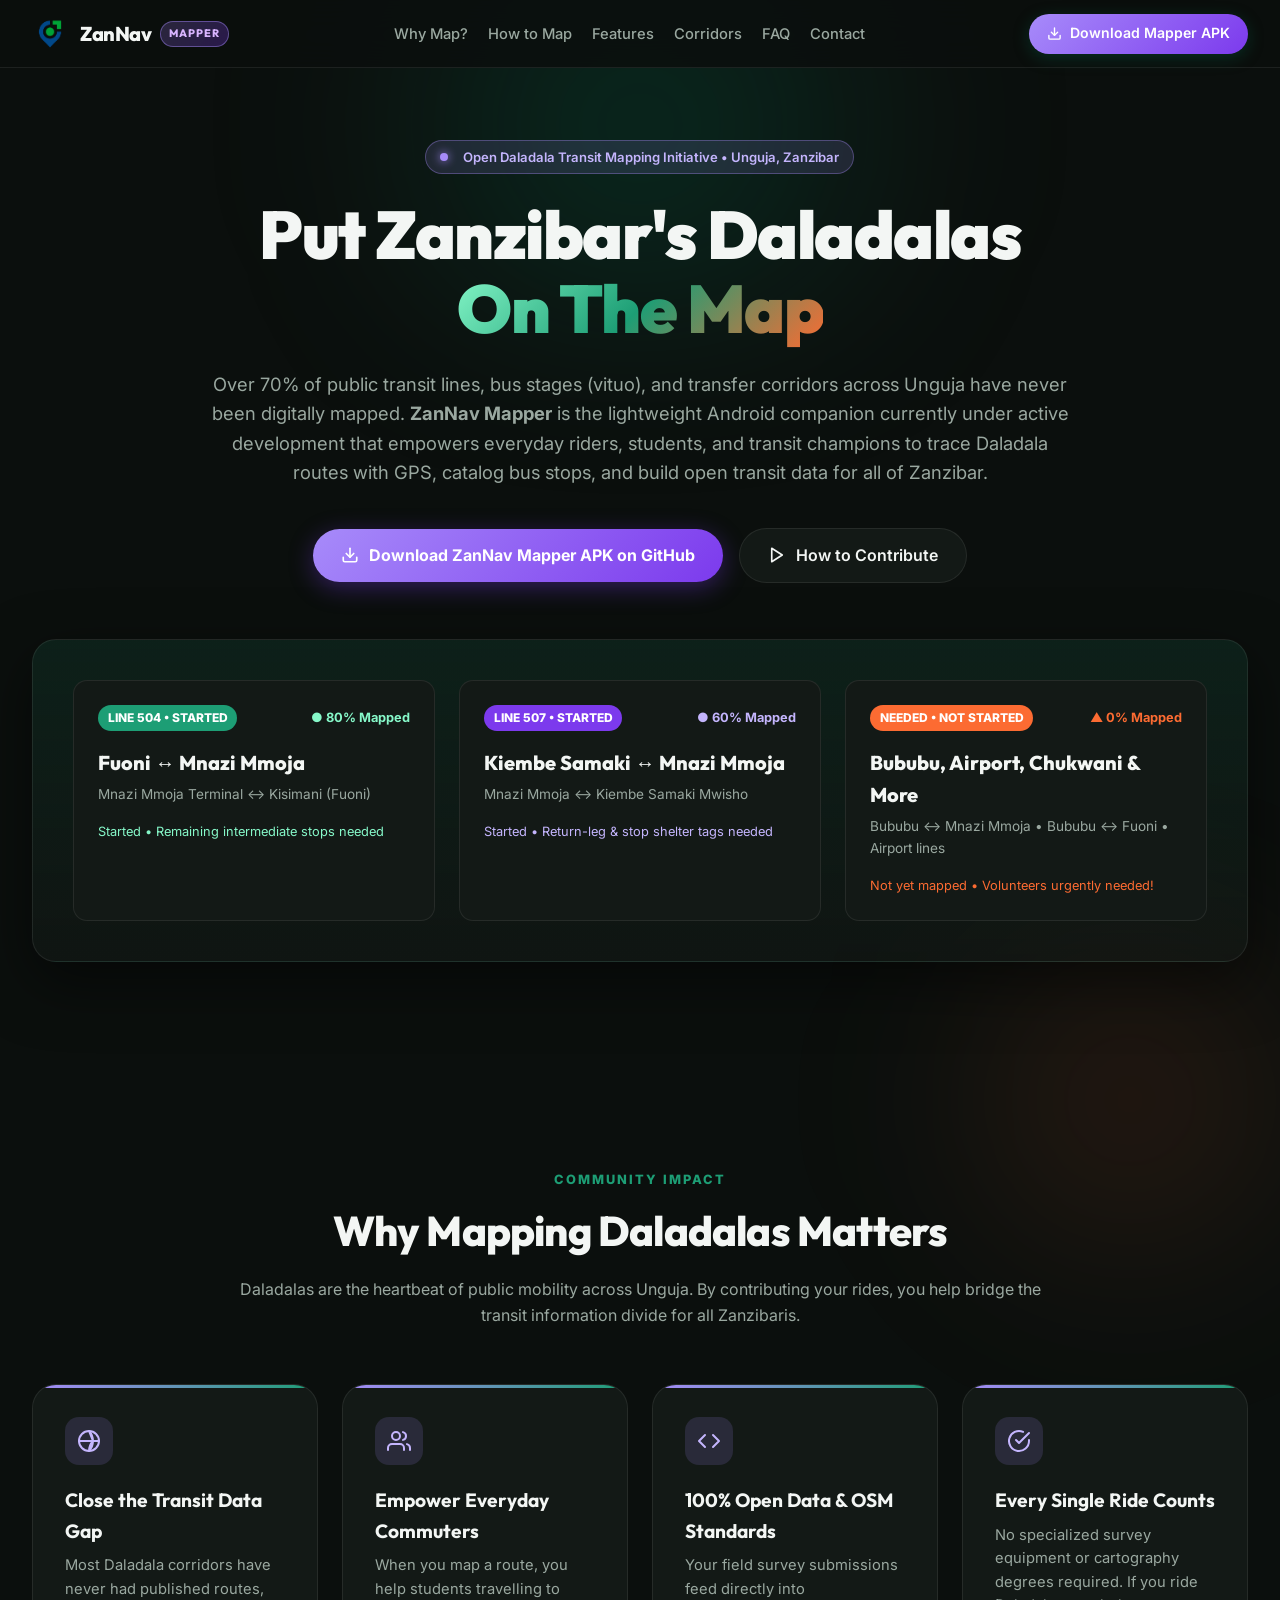
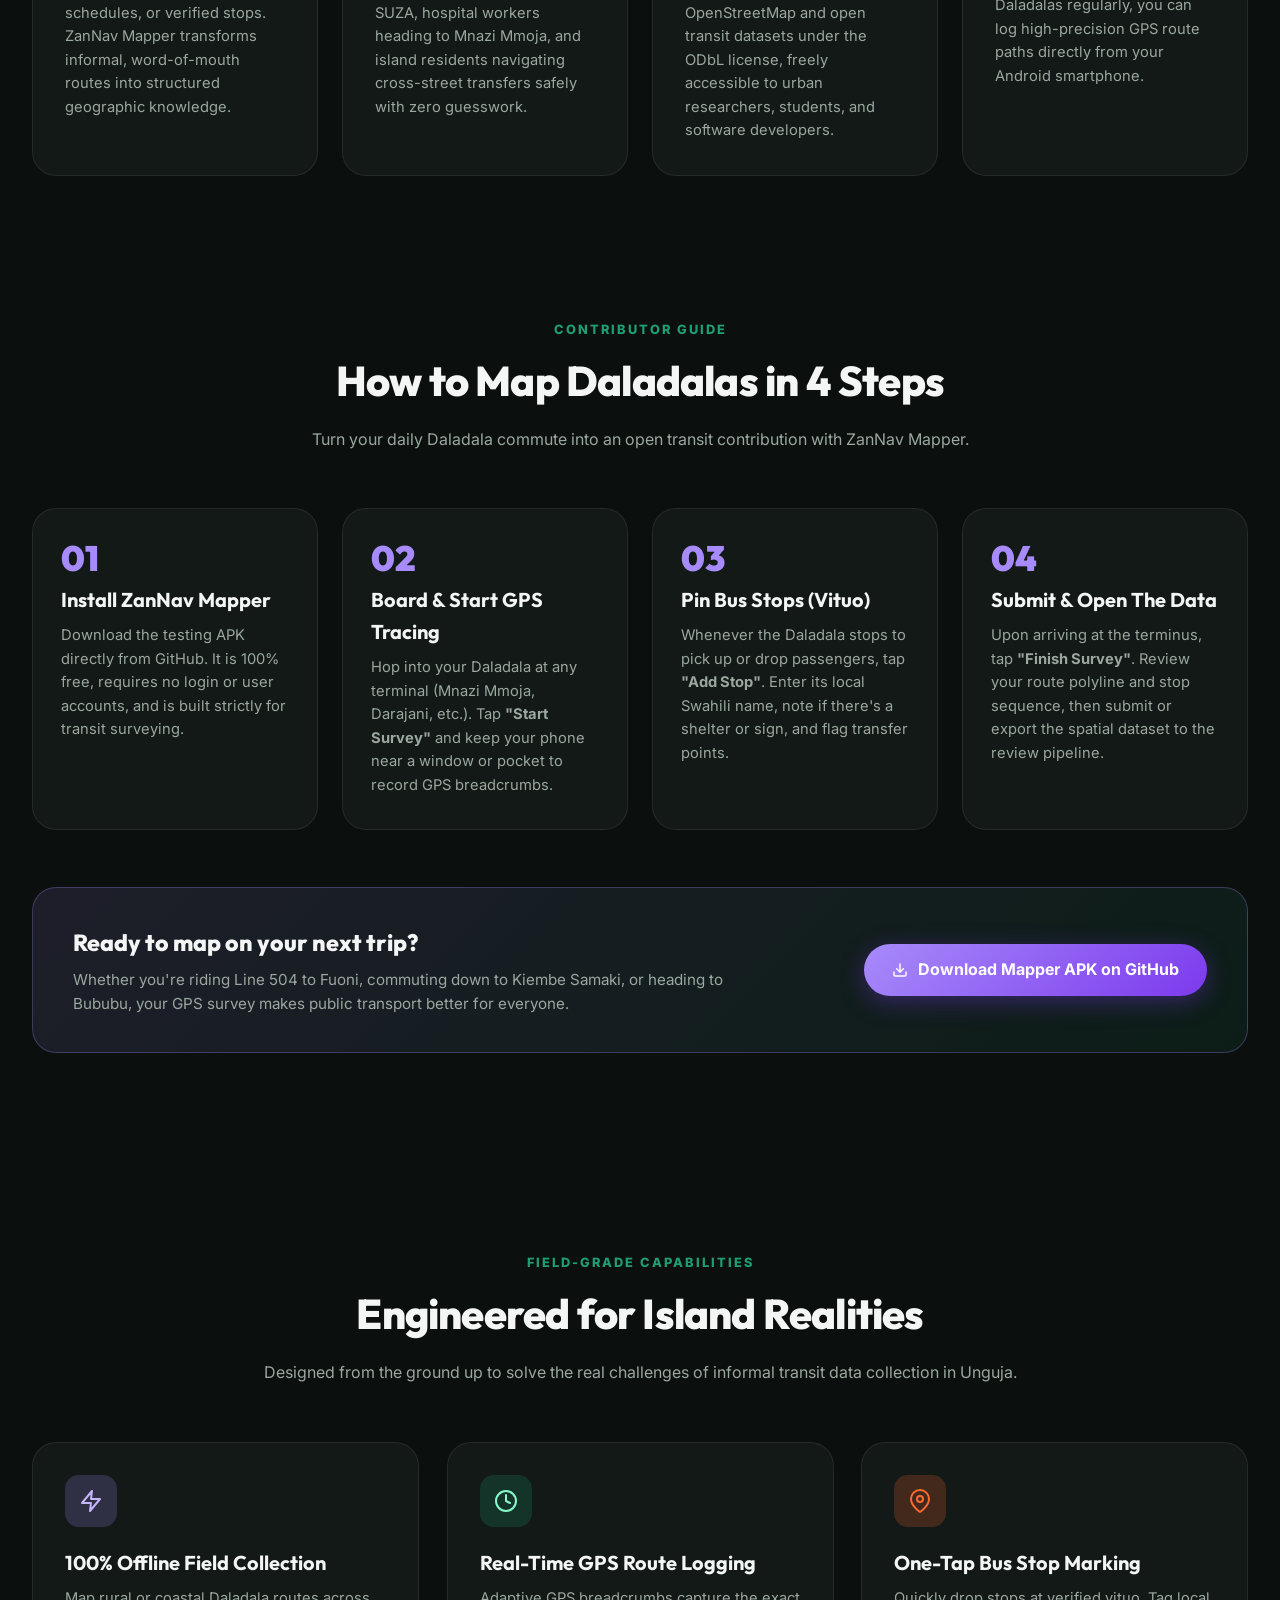
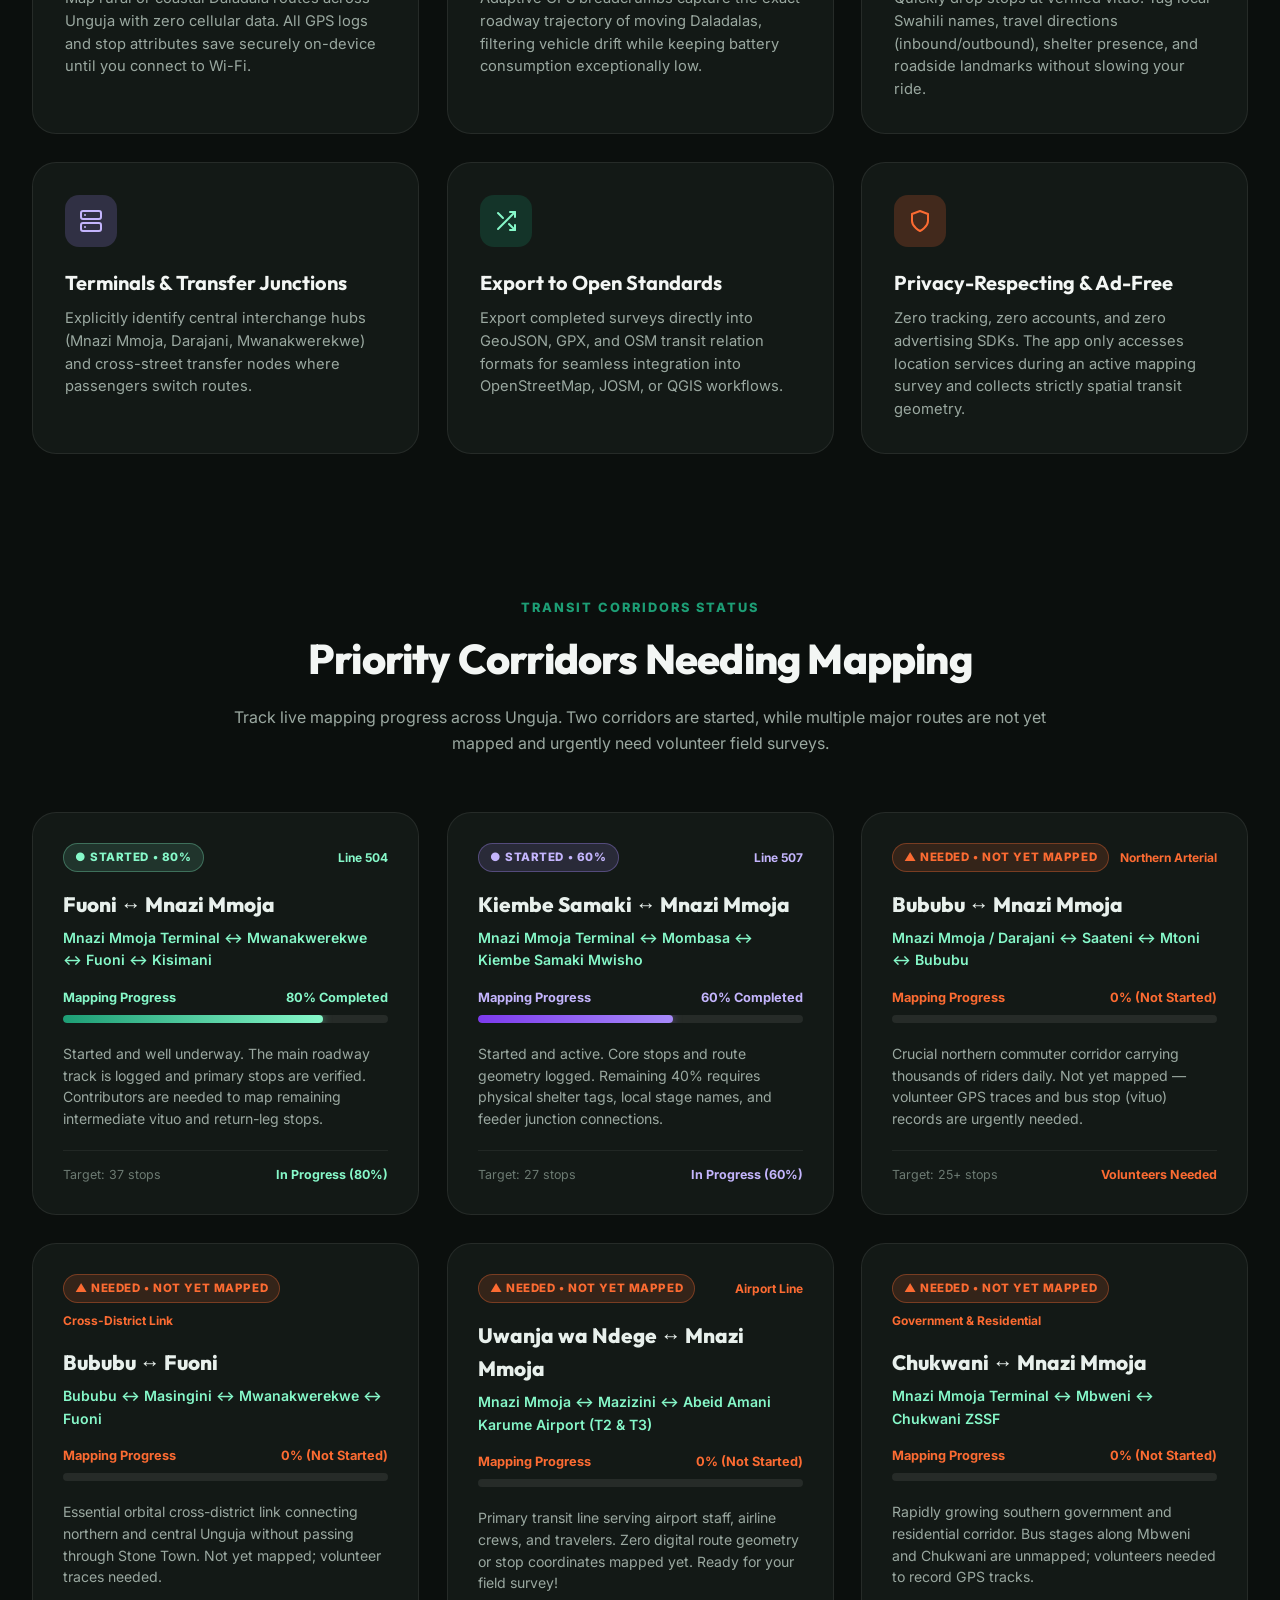
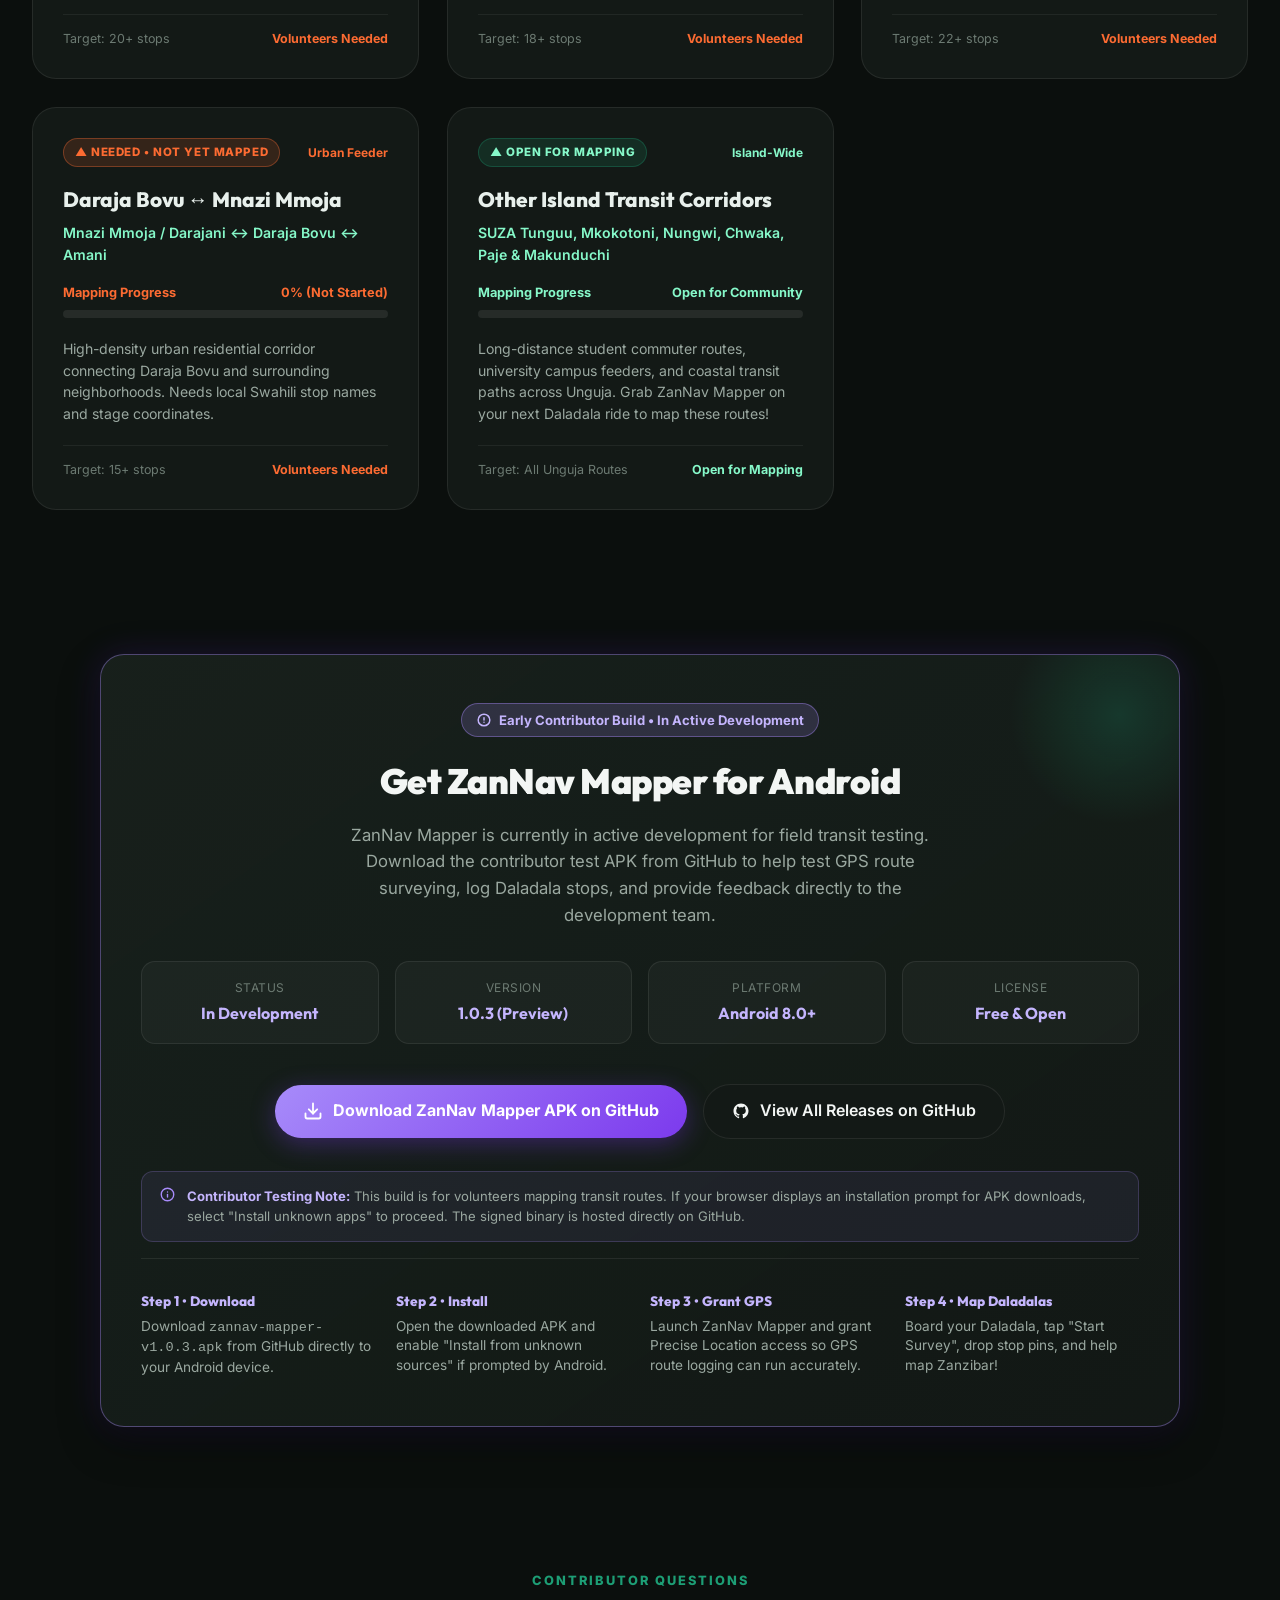
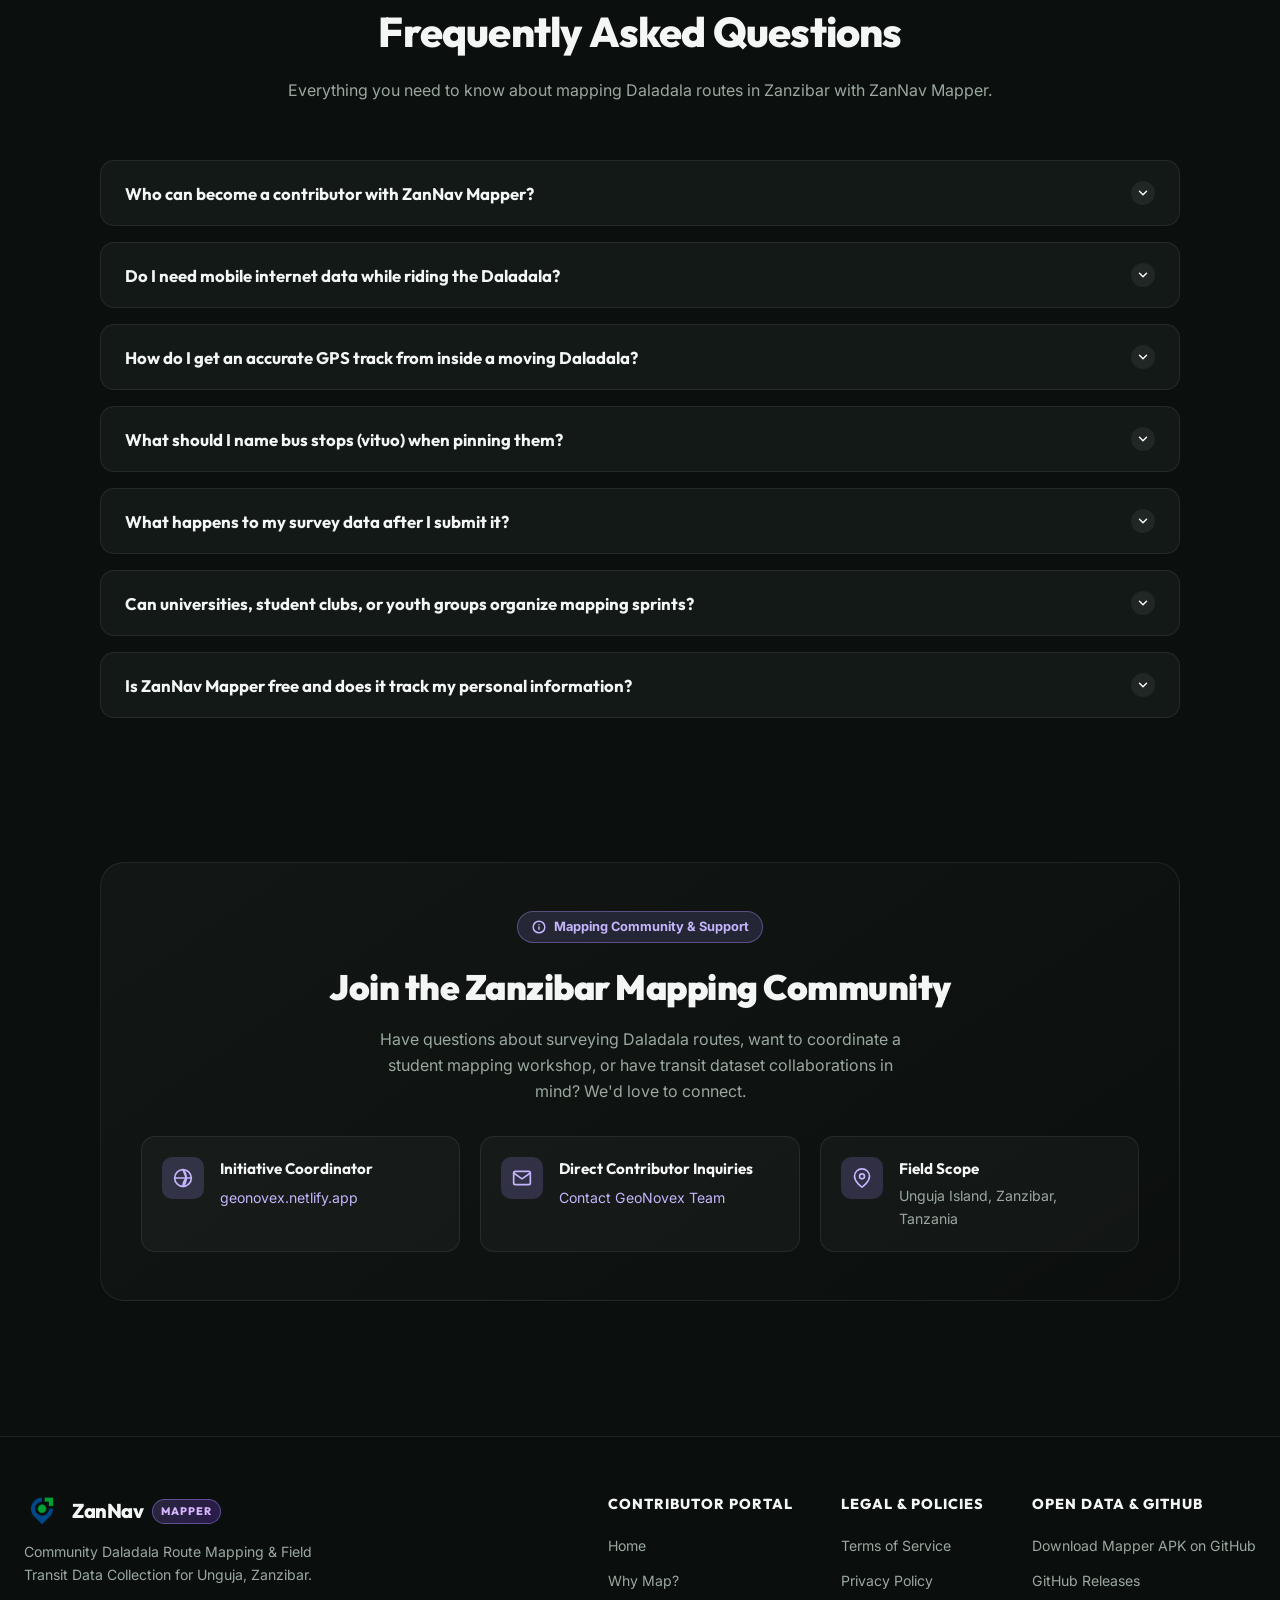
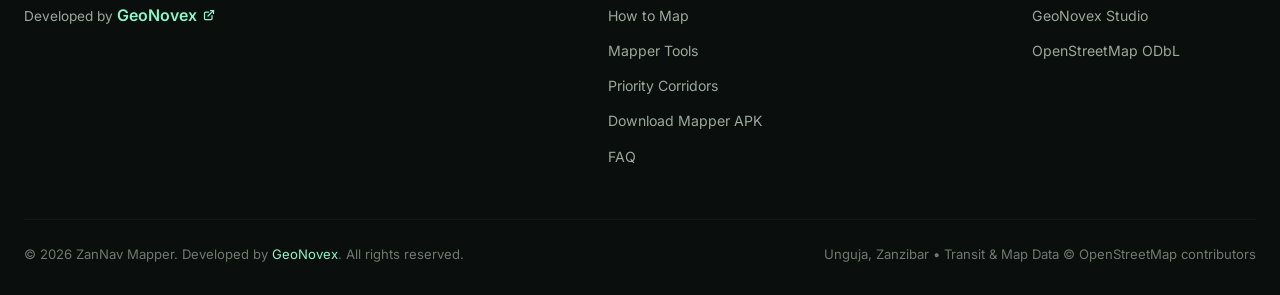
==== commit 19b2768c: "Add files via upload" ====
--- a/index.html
+++ b/index.html
@@ -4,60 +4,64 @@
 <head>
   <meta charset="UTF-8">
   <meta name="viewport" content="width=device-width, initial-scale=1.0">
-  <title>ZanNav — Public Transit & Daladala Navigation (Unguja, Zanzibar)</title>
+  <title>ZanNav Mapper — Daladala Route Mapping & Community Transit Data (Zanzibar)</title>
 
   <!-- Search Engine & AI Agent Metadata -->
   <meta name="description"
-    content="Offline-first public transit and Daladala navigation mobile app for Unguja, Zanzibar. Discover Daladala lines, find bus stops, calculate multi-modal transfer routes, and navigate 100% offline without internet data. Developed by GeoNovex.">
+    content="Join the community mission to map every Daladala route, bus stop, and transfer hub across Unguja, Zanzibar. Download ZanNav Mapper APK to record GPS tracks, pin verified bus stages (vituo), and build Zanzibar's first open transit database. Developed by GeoNovex.">
   <meta name="keywords"
-    content="ZanNav, Zanzibar Daladala, Unguja public transit, Zanzibar bus routes, Stone Town transit, Fuoni bus line, Kiembe Samaki, Daladala map, offline navigation Zanzibar, GeoNovex, Tanzania transit app, Zanzibar travel app, Daladala routes Unguja">
+    content="ZanNav Mapper, Daladala mapping Zanzibar, Zanzibar transit data, contribute Daladala routes, map bus stops Unguja, OpenStreetMap Zanzibar, transit field data collection, GeoNovex, Stone Town daladala, Fuoni daladala, Kiembe Samaki transit map, public transport mapping Tanzania">
   <meta name="author" content="GeoNovex (https://geonovex.netlify.app/)">
   <meta name="robots" content="index, follow, max-image-preview:large, max-snippet:-1, max-video-preview:-1">
   <link rel="canonical" href="https://yudharssiif.github.io/zannav-app/">
 
   <!-- Open Graph / Facebook / WhatsApp / LinkedIn -->
   <meta property="og:type" content="website">
-  <meta property="og:site_name" content="ZanNav">
-  <meta property="og:title" content="ZanNav — Public Transit & Daladala Navigation (Unguja, Zanzibar)">
+  <meta property="og:site_name" content="ZanNav Mapper">
+  <meta property="og:title" content="ZanNav Mapper — Help Map Zanzibar's Daladala Transit Network">
   <meta property="og:description"
-    content="Offline-first Daladala lines, verified bus stops, multi-modal transfer directions, and zero-data GPS navigation for Unguja, Zanzibar. Developed by GeoNovex.">
+    content="Field transit data collection for Unguja, Zanzibar. Trace Daladala routes with GPS, drop bus stop pins (vituo), and build open public transit data for Zanzibar. Download the Android APK.">
   <meta property="og:url" content="https://yudharssiif.github.io/zannav-app/">
   <meta property="og:locale" content="en_US">
-  <meta property="og:image" content="https://yudharssiif.github.io/zannav-app/favicon.svg">
+  <meta property="og:image" content="logo.png">
 
   <!-- Twitter Card -->
   <meta name="twitter:card" content="summary_large_image">
-  <meta name="twitter:title" content="ZanNav — Public Transit & Daladala Navigation (Unguja, Zanzibar)">
+  <meta name="twitter:title" content="ZanNav Mapper — Map Daladala Routes in Zanzibar">
   <meta name="twitter:description"
-    content="Offline-first Daladala routes, stops, and multi-modal transit navigation for Unguja, Zanzibar. Developed by GeoNovex.">
-  <meta name="twitter:image" content="https://yudharssiif.github.io/zannav-app/favicon.svg">
-
-  <!-- Favicon -->
+    content="Join the open transit data movement in Zanzibar. Download ZanNav Mapper APK, trace Daladala routes with GPS, and map bus stops across Unguja.">
+  <meta name="twitter:image" content="logo.png">
+
+  <!-- Favicon & PWA -->
+  <link rel="icon" type="image/png" href="favicon-96x96.png" sizes="96x96">
+  <link rel="icon" type="image/svg+xml" href="favicon.svg">
+  <link rel="shortcut icon" href="favicon.ico">
+  <link rel="apple-touch-icon" sizes="180x180" href="apple-touch-icon.png">
+  <meta name="apple-mobile-web-app-title" content="Zannav Mappers">
+  <link rel="manifest" href="site.webmanifest">
   <link rel="stylesheet" href="style.css">
-  <link rel="icon" type="image/svg+xml" href="favicon.svg">
-  <link rel="apple-touch-icon" href="favicon.svg">
-
-  <!-- Schema.org JSON-LD Structured Data for Google Search & AI Engines -->
+
+  <!-- Schema.org JSON-LD Structured Data -->
   <script type="application/ld+json">
   {
     "@context": "https://schema.org",
     "@graph": [
       {
         "@type": "SoftwareApplication",
-        "@id": "https://yudharssiif.github.io/zannav-app/#application",
-        "name": "ZanNav",
-        "alternateName": "ZanNav Zanzibar Daladala Navigator",
+        "@id": "https://yudharssiif.github.io/zannav-app/#mapper-application",
+        "name": "ZanNav Mapper",
+        "alternateName": "ZanNav Mapper — Zanzibar Transit Data Collection Tool",
         "operatingSystem": "Android",
         "applicationCategory": "TravelAndLocalApplication",
-        "applicationSubCategory": "Public Transit Navigation",
-        "description": "Offline-first public transit navigation application for Unguja, Zanzibar. Enables commuters and travelers to discover Daladala bus lines, locate bus stops, plan multi-modal routes with smart cross-street transfers, and navigate without internet dependency.",
+        "applicationSubCategory": "Transit Mapping & Spatial Field Data Collection",
+        "description": "Field data collection companion app for ZanNav. Enables transit contributors, students, and commuters to map new Daladala bus stops, record route paths via GPS, and submit accurate spatial data to build Zanzibar's open transit database.",
         "offers": {
           "@type": "Offer",
           "price": "0",
           "priceCurrency": "TZS"
         },
-        "downloadUrl": "https://github.com/Yudharssiif/zannav-app/releases/latest/download/zannav-v1.5.2.apk",
-        "softwareVersion": "1.5.2",
+        "downloadUrl": "https://github.com/Yudharssiif/zannav-app/releases/latest/download/zannav-mapper-v1.0.3.apk",
+        "softwareVersion": "1.0.3-preview",
         "areaServed": {
           "@type": "AdministrativeArea",
           "name": "Unguja, Zanzibar, Tanzania"
@@ -68,46 +72,20 @@
           "url": "https://geonovex.netlify.app/"
         },
         "featureList": [
-          "100% Offline Navigation using local vector map tiles",
-          "Verified Daladala transit routes and bus stops across Unguja",
-          "Multi-modal smart transit transfer routing",
-          "Native OS geographic intent support for WhatsApp/SMS location pins",
-          "Bilingual Kiswahili and English user interface",
+          "Real-time GPS Daladala route path tracing",
+          "One-tap bus stop (kituo) and transfer stage pinning",
+          "100% Offline field survey caching without cellular data",
+          "Terminal, station, and cross-street transfer tagging",
+          "OpenStreetMap (OSM) and GTFS open data format compatibility",
           "Privacy-first with zero tracking and no user accounts"
         ]
-      },
-      {
-        "@type": "SoftwareApplication",
-        "@id": "https://yudharssiif.github.io/zannav-app/#mapper-application",
-        "name": "ZanNav Mapper",
-        "alternateName": "ZanNav Mapper — Transit Data Collection Tool",
-        "operatingSystem": "Android",
-        "applicationCategory": "TravelAndLocalApplication",
-        "applicationSubCategory": "Transit Mapping & Data Collection",
-        "description": "Field data collection companion app for ZanNav. Enables transit contributors to map new Daladala bus stops, record route paths, and submit accurate spatial data to improve the ZanNav transit dataset.",
-        "offers": {
-          "@type": "Offer",
-          "price": "0",
-          "priceCurrency": "TZS"
-        },
-        "downloadUrl": "https://github.com/Yudharssiif/zannav-app/releases/latest/download/zannav-mapper-v1.0.3.apk",
-        "softwareVersion": "1.0.3",
-        "areaServed": {
-          "@type": "AdministrativeArea",
-          "name": "Unguja, Zanzibar, Tanzania"
-        },
-        "author": {
-          "@type": "Organization",
-          "name": "GeoNovex",
-          "url": "https://geonovex.netlify.app/"
-        }
       },
       {
         "@type": "WebSite",
         "@id": "https://yudharssiif.github.io/zannav-app/#website",
         "url": "https://yudharssiif.github.io/zannav-app/",
-        "name": "ZanNav — Public Transit & Daladala Navigation",
-        "description": "Official portal for ZanNav public transit navigation for Unguja, Zanzibar.",
+        "name": "ZanNav Mapper — Zanzibar Transit Mapping Portal",
+        "description": "Official community contributor portal for ZanNav Mapper field data collection across Unguja, Zanzibar.",
         "publisher": {
           "@type": "Organization",
           "name": "GeoNovex",
@@ -119,153 +97,337 @@
   </script>
 
   <style>
-    /* ── ZanNav Mapper & Apps Grid styling ── */
-    .apps-grid {
+    /* ── Content Layout & Generous Width Expansion ── */
+    :root {
+      --max-w: 1360px;
+    }
+    .hero {
+      max-width: 1360px;
+      padding: 4.5rem 2rem 3.5rem;
+    }
+    .hero-subtitle {
+      max-width: 860px;
+    }
+    .mockup-container {
+      max-width: 1280px;
+      width: 100%;
+    }
+    .section {
+      max-width: 1360px;
+      padding: 4.5rem 2rem;
+    }
+    .section-header {
+      max-width: 820px;
+    }
+
+    /* ── ZanNav Mapper Brand & Component Styling ── */
+    .brand-title {
+      display: flex;
+      align-items: center;
+      gap: 0.5rem;
+      font-size: 1.25rem;
+      font-weight: 800;
+      letter-spacing: -0.4px;
+    }
+    .brand-tag {
+      font-size: 0.68rem;
+      font-weight: 800;
+      letter-spacing: 0.08em;
+      padding: 0.2rem 0.55rem;
+      background: linear-gradient(135deg, rgba(167, 139, 250, 0.2), rgba(124, 58, 237, 0.28));
+      border: 1px solid rgba(167, 139, 250, 0.45);
+      color: #d8b4fe;
+      border-radius: 999px;
+      text-transform: uppercase;
+    }
+    .brand-logo-img {
+      width: 36px;
+      height: 36px;
+      object-fit: contain;
+      border-radius: 8px;
+      flex-shrink: 0;
+      display: block;
+    }
+    .badge.mapper-badge {
+      background: rgba(167, 139, 250, 0.14);
+      border-color: rgba(167, 139, 250, 0.35);
+      color: #c4b5fd;
+    }
+    .badge.mapper-badge svg {
+      color: #a78bfa;
+    }
+    .pulse-dot {
+      width: 8px;
+      height: 8px;
+      border-radius: 50%;
+      background: #a78bfa;
+      display: inline-block;
+      margin-right: 0.4rem;
+      box-shadow: 0 0 10px #a78bfa;
+      animation: pulseGlow 1.8s infinite;
+    }
+    @keyframes pulseGlow {
+      0% { transform: scale(0.95); box-shadow: 0 0 0 0 rgba(167, 139, 250, 0.7); }
+      70% { transform: scale(1.1); box-shadow: 0 0 0 8px rgba(167, 139, 250, 0); }
+      100% { transform: scale(0.95); box-shadow: 0 0 0 0 rgba(167, 139, 250, 0); }
+    }
+    .btn-primary.purple {
+      background: linear-gradient(135deg, #a78bfa, #7c3aed);
+      color: #ffffff;
+      box-shadow: 0 6px 24px rgba(124, 58, 237, 0.35);
+    }
+    .btn-primary.purple:hover {
+      box-shadow: 0 8px 30px rgba(124, 58, 237, 0.55);
+      transform: translateY(-2px);
+    }
+
+    /* ── Nav Links Styling ── */
+    .nav-link {
+      white-space: nowrap !important;
+    }
+
+    /* ── Impact Grid ── */
+    .impact-grid {
       display: grid;
-      grid-template-columns: repeat(auto-fit, minmax(320px, 1fr));
+      grid-template-columns: repeat(auto-fit, minmax(280px, 1fr));
       gap: 1.5rem;
-      margin-top: 2.5rem;
-    }
-    .app-card {
-      background: rgba(255,255,255,0.03);
-      border: 1px solid rgba(134,248,201,0.12);
-      border-radius: 1.25rem;
+      margin-top: 2rem;
+    }
+    .impact-card {
+      background: var(--bg-card);
+      border: 1px solid var(--border);
+      border-radius: var(--radius-lg);
       padding: 2rem;
+      transition: all 0.3s ease;
       position: relative;
       overflow: hidden;
-      transition: border-color 0.3s, transform 0.3s, box-shadow 0.3s;
-    }
-    .app-card:hover {
-      border-color: rgba(134,248,201,0.35);
+    }
+    .impact-card:hover {
       transform: translateY(-4px);
-      box-shadow: 0 20px 50px rgba(0,0,0,0.35);
-    }
-    .app-card-accent {
+      border-color: rgba(167, 139, 250, 0.45);
+      box-shadow: 0 16px 40px rgba(0, 0, 0, 0.35);
+    }
+    .impact-card::before {
+      content: '';
       position: absolute;
       top: 0; left: 0; right: 0;
       height: 3px;
-      border-radius: 1.25rem 1.25rem 0 0;
-    }
-    .app-card-accent.green  { background: linear-gradient(90deg, #86f8c9, #1d9e75); }
-    .app-card-accent.purple { background: linear-gradient(90deg, #a78bfa, #7c3aed); }
-    .app-card-badge {
+      background: linear-gradient(90deg, #a78bfa, #1d9e75);
+    }
+    .impact-icon {
+      width: 48px;
+      height: 48px;
+      border-radius: var(--radius-md);
+      background: rgba(167, 139, 250, 0.15);
+      color: #c4b5fd;
+      display: flex;
+      align-items: center;
+      justify-content: center;
+      margin-bottom: 1.25rem;
+    }
+    .impact-title {
+      font-family: var(--font-heading);
+      font-size: 1.2rem;
+      font-weight: 700;
+      margin-bottom: 0.5rem;
+      color: #f3f6f4;
+    }
+    .impact-desc {
+      font-size: 0.92rem;
+      color: var(--text-muted);
+      line-height: 1.6;
+    }
+
+    /* ── Priority Corridors Grid & Progress Bars ── */
+    .corridors-grid {
+      display: grid;
+      grid-template-columns: repeat(auto-fit, minmax(360px, 1fr));
+      gap: 1.75rem;
+      margin-top: 2.5rem;
+    }
+    .corridor-card {
+      background: var(--bg-card);
+      border: 1px solid var(--border);
+      border-radius: var(--radius-lg);
+      padding: 1.85rem;
+      transition: all 0.3s ease;
+      display: flex;
+      flex-direction: column;
+      justify-content: space-between;
+    }
+    .corridor-card:hover {
+      transform: translateY(-3px);
+      border-color: rgba(167, 139, 250, 0.4);
+      box-shadow: 0 14px 34px rgba(0, 0, 0, 0.35);
+    }
+    .corridor-header {
+      display: flex;
+      align-items: center;
+      justify-content: space-between;
+      margin-bottom: 1rem;
+      gap: 0.5rem;
+      flex-wrap: wrap;
+    }
+    .corridor-badge {
       display: inline-flex;
       align-items: center;
       gap: 0.4rem;
       font-size: 0.72rem;
+      font-weight: 800;
+      letter-spacing: 0.05em;
+      text-transform: uppercase;
+      padding: 0.28rem 0.7rem;
+      border-radius: 999px;
+    }
+    .corridor-badge.started-green {
+      background: rgba(134, 248, 201, 0.12);
+      color: #86f8c9;
+      border: 1px solid rgba(134, 248, 201, 0.3);
+    }
+    .corridor-badge.started-purple {
+      background: rgba(167, 139, 250, 0.15);
+      color: #c4b5fd;
+      border: 1px solid rgba(167, 139, 250, 0.35);
+    }
+    .corridor-badge.needed {
+      background: rgba(252, 107, 50, 0.14);
+      color: #fc6b32;
+      border: 1px solid rgba(252, 107, 50, 0.35);
+    }
+    .corridor-badge.open {
+      background: rgba(29, 158, 117, 0.15);
+      color: #86f8c9;
+      border: 1px solid rgba(29, 158, 117, 0.3);
+    }
+    .corridor-name {
+      font-family: var(--font-heading);
+      font-size: 1.3rem;
+      font-weight: 800;
+      margin-bottom: 0.35rem;
+      color: #e8f0ec;
+    }
+    .corridor-route {
+      font-size: 0.88rem;
+      color: #86f8c9;
+      font-weight: 600;
+      margin-bottom: 0.85rem;
+    }
+    .corridor-detail {
+      font-size: 0.88rem;
+      color: var(--text-muted);
+      line-height: 1.55;
+      margin-bottom: 1.25rem;
+    }
+
+    /* Progress bar element */
+    .corridor-progress-wrap {
+      margin: 1rem 0 1.25rem;
+    }
+    .corridor-progress-meta {
+      display: flex;
+      justify-content: space-between;
+      align-items: center;
+      font-size: 0.8rem;
       font-weight: 700;
-      letter-spacing: 0.06em;
-      text-transform: uppercase;
-      padding: 0.3rem 0.75rem;
+      margin-bottom: 0.4rem;
+    }
+    .corridor-progress-meta.green { color: #86f8c9; }
+    .corridor-progress-meta.purple { color: #c4b5fd; }
+    .corridor-progress-meta.orange { color: #fc6b32; }
+    .corridor-progress-meta.gray { color: #9aa8a0; }
+    .progress-bar-track {
+      width: 100%;
+      height: 8px;
+      background: rgba(255, 255, 255, 0.08);
       border-radius: 999px;
-      margin-bottom: 1.2rem;
-    }
-    .app-card-badge.green  { background: rgba(134,248,201,0.1); color: #86f8c9; border: 1px solid rgba(134,248,201,0.2); }
-    .app-card-badge.purple { background: rgba(167,139,250,0.1); color: #a78bfa; border: 1px solid rgba(167,139,250,0.2); }
-    .app-card-name {
-      font-size: 1.4rem;
-      font-weight: 700;
-      color: #e8f0ec;
-      margin-bottom: 0.5rem;
-    }
-    .app-card-version {
-      font-size: 0.8rem;
-      color: #6c7a72;
-      margin-bottom: 1rem;
-    }
-    .app-card-desc {
-      font-size: 0.9rem;
-      color: #9aa8a0;
-      line-height: 1.65;
-      margin-bottom: 1.5rem;
-    }
-    .app-card-specs {
+      overflow: hidden;
+      position: relative;
+    }
+    .progress-bar-fill {
+      height: 100%;
+      border-radius: 999px;
+      transition: width 0.8s ease-in-out;
+    }
+    .progress-bar-fill.green {
+      background: linear-gradient(90deg, #1d9e75, #86f8c9);
+      box-shadow: 0 0 10px rgba(134, 248, 201, 0.5);
+    }
+    .progress-bar-fill.purple {
+      background: linear-gradient(90deg, #7c3aed, #a78bfa);
+      box-shadow: 0 0 10px rgba(167, 139, 250, 0.5);
+    }
+    .progress-bar-fill.empty {
+      background: rgba(255, 255, 255, 0.12);
+      width: 0% !important;
+    }
+
+    .corridor-footer {
       display: flex;
+      align-items: center;
+      justify-content: space-between;
+      font-size: 0.78rem;
+      color: var(--text-dim);
+      border-top: 1px solid rgba(255, 255, 255, 0.06);
+      padding-top: 0.85rem;
+    }
+
+    /* ── Contributor Callout Banner ── */
+    .contributor-banner {
+      background: linear-gradient(135deg, rgba(167, 139, 250, 0.12) 0%, rgba(29, 158, 117, 0.1) 100%);
+      border: 1px solid rgba(167, 139, 250, 0.28);
+      border-radius: var(--radius-lg);
+      padding: 2.25rem 2.5rem;
+      margin: 3.5rem 0;
+      display: flex;
+      align-items: center;
+      justify-content: space-between;
+      gap: 2rem;
       flex-wrap: wrap;
-      gap: 0.75rem;
-      margin-bottom: 1.5rem;
-    }
-    .app-card-spec {
-      background: rgba(255,255,255,0.04);
-      border: 1px solid rgba(255,255,255,0.07);
-      border-radius: 0.5rem;
-      padding: 0.35rem 0.75rem;
-      font-size: 0.78rem;
-      color: #9aa8a0;
-    }
-    .app-card-spec strong {
-      color: #c8d8d0;
-      margin-right: 0.3rem;
-    }
-    .app-card-actions {
-      display: flex;
-      gap: 0.75rem;
-      flex-wrap: wrap;
-    }
-    .btn-app-primary {
-      display: inline-flex;
-      align-items: center;
-      gap: 0.5rem;
-      padding: 0.65rem 1.25rem;
-      border-radius: 0.65rem;
-      font-size: 0.88rem;
-      font-weight: 600;
-      text-decoration: none;
-      transition: all 0.25s;
-      cursor: pointer;
-      border: none;
-    }
-    .btn-app-primary.green {
-      background: linear-gradient(135deg, #86f8c9, #1d9e75);
-      color: #0a1a12;
-    }
-    .btn-app-primary.green:hover {
-      box-shadow: 0 8px 24px rgba(134,248,201,0.3);
-      transform: translateY(-1px);
-    }
-    .btn-app-primary.purple {
-      background: linear-gradient(135deg, #a78bfa, #7c3aed);
-      color: #fff;
-    }
-    .btn-app-primary.purple:hover {
-      box-shadow: 0 8px 24px rgba(167,139,250,0.35);
-      transform: translateY(-1px);
-    }
-    .btn-app-secondary {
-      display: inline-flex;
-      align-items: center;
-      gap: 0.5rem;
-      padding: 0.65rem 1.1rem;
-      border-radius: 0.65rem;
-      font-size: 0.85rem;
-      font-weight: 600;
-      text-decoration: none;
-      background: rgba(255,255,255,0.05);
-      border: 1px solid rgba(255,255,255,0.1);
-      color: #9aa8a0;
-      transition: all 0.25s;
-    }
-    .btn-app-secondary:hover {
-      background: rgba(255,255,255,0.09);
-      color: #e8f0ec;
-      border-color: rgba(255,255,255,0.18);
-    }
-    /* Download tip banner */
+    }
+    .contributor-banner-text h3 {
+      font-family: var(--font-heading);
+      font-size: 1.45rem;
+      font-weight: 800;
+      margin-bottom: 0.4rem;
+      color: #f3f6f4;
+    }
+    .contributor-banner-text p {
+      color: var(--text-muted);
+      font-size: 0.95rem;
+      max-width: 680px;
+      line-height: 1.6;
+    }
+
+    /* ── Download Box & Elements ── */
+    .download-box {
+      max-width: 1080px;
+      width: 100%;
+    }
+    .faq-list {
+      max-width: 1080px;
+      width: 100%;
+    }
+    .contact-container {
+      max-width: 1080px;
+      width: 100%;
+    }
+
     .download-tip {
       display: flex;
       align-items: flex-start;
       gap: 0.75rem;
-      background: rgba(134,248,201,0.06);
-      border: 1px solid rgba(134,248,201,0.15);
+      background: rgba(167, 139, 250, 0.08);
+      border: 1px solid rgba(167, 139, 250, 0.22);
       border-radius: 0.75rem;
       padding: 0.9rem 1.1rem;
       margin-top: 1.25rem;
       font-size: 0.82rem;
       color: #9aa8a0;
       line-height: 1.55;
-    }
-    .download-tip svg { flex-shrink: 0; margin-top: 1px; color: #86f8c9; }
-    .download-tip strong { color: #86f8c9; }
+      text-align: left;
+    }
+    .download-tip svg { flex-shrink: 0; margin-top: 1px; color: #a78bfa; }
+    .download-tip strong { color: #c4b5fd; }
   </style>
 </head>
 
@@ -280,34 +442,31 @@
   <header class="navbar" id="navbar">
     <div class="nav-container">
       <a href="index.html" class="logo">
-        <div class="logo-icon" aria-hidden="true">
-          <svg width="22" height="22" viewBox="0 0 24 24" fill="currentColor">
-            <path
-              d="M4 16c0 .88.39 1.67 1 2.22V20c0 .55.45 1 1 1h1c.55 0 1-.45 1-1v-1h8v1c0 .55.45 1 1 1h1c.55 0 1-.45 1-1v-1.78c.61-.55 1-1.34 1-2.22V6c0-3.5-3.58-4-8-4s-8 .5-8 4v10zm3.5 1c-.83 0-1.5-.67-1.5-1.5S6.67 14 7.5 14s1.5.67 1.5 1.5S8.33 17 7.5 17zm9 0c-.83 0-1.5-.67-1.5-1.5s.67-1.5 1.5-1.5 1.5.67 1.5 1.5-.67 1.5-1.5 1.5zm1.5-6H6V6h12v5z" />
-          </svg>
-        </div>
-        <span>ZanNav</span>
+        <img src="logo.png" alt="ZanNav Mapper Logo" class="brand-logo-img" width="36" height="36">
+        <div class="brand-title">
+          <span>ZanNav</span>
+          <span class="brand-tag">Mapper</span>
+        </div>
       </a>
       <ul class="nav-links" id="navLinks">
-        <li><a href="#apps" class="nav-link">Apps</a></li>
-        <li><a href="#download" class="nav-link">Download</a></li>
+        <li><a href="#mission" class="nav-link">Why Map?</a></li>
+        <li><a href="#how-it-works" class="nav-link">How to Map</a></li>
         <li><a href="#features" class="nav-link">Features</a></li>
-        <li><a href="#how-it-works" class="nav-link">How It Works</a></li>
-        <li><a href="#transit" class="nav-link">Corridors</a></li>
+        <li><a href="#corridors" class="nav-link">Corridors</a></li>
         <li><a href="#faq" class="nav-link">FAQ</a></li>
         <li><a href="#contact" class="nav-link">Contact</a></li>
-        <li><a href="terms.html" class="nav-link">Terms</a></li>
-        <li><a href="privacy.html" class="nav-link">Privacy</a></li>
       </ul>
       <div class="nav-actions">
-        <a href="https://github.com/Yudharssiif/zannav-app/releases/latest" target="_blank" rel="noopener noreferrer" class="nav-cta">
+        <!-- Direct GitHub download -->
+        <a href="https://github.com/Yudharssiif/zannav-app/releases/latest/download/zannav-mapper-v1.0.3.apk"
+           target="_blank" rel="noopener noreferrer" class="nav-cta" style="background: linear-gradient(135deg, #a78bfa, #7c3aed);">
           <svg width="15" height="15" viewBox="0 0 24 24" fill="none" stroke="currentColor" stroke-width="2.2"
             stroke-linecap="round" stroke-linejoin="round">
             <path d="M21 15v4a2 2 0 0 1-2 2H5a2 2 0 0 1-2-2v-4"></path>
             <polyline points="7 10 12 15 17 10"></polyline>
             <line x1="12" y1="15" x2="12" y2="3"></line>
           </svg>
-          <span class="cta-text-full">Download APK</span>
+          <span class="cta-text-full">Download Mapper APK</span>
           <span class="cta-text-short">APK</span>
         </a>
         <button class="nav-toggle" id="navToggle" aria-label="Toggle navigation menu" aria-expanded="false">
@@ -321,380 +480,603 @@
 
   <!-- ── Hero ── -->
   <section class="hero">
-    <div class="badge reveal stagger-1">
-      <svg width="14" height="14" viewBox="0 0 24 24" fill="none" stroke="currentColor" stroke-width="2.5"
-        stroke-linecap="round" stroke-linejoin="round">
-        <polygon
-          points="12 2 15.09 8.26 22 9.27 17 14.14 18.18 21.02 12 17.77 5.82 21.02 7 14.14 2 9.27 8.91 8.26 12 2">
-        </polygon>
-      </svg>
-      Offline-First Public Transit for Unguja, Zanzibar
-    </div>
-    <h1 class="reveal stagger-2">Navigating Unguja <span>Made Effortless</span></h1>
+    <div class="badge mapper-badge reveal stagger-1">
+      <span class="pulse-dot"></span>
+      Open Daladala Transit Mapping Initiative • Unguja, Zanzibar
+    </div>
+    <h1 class="reveal stagger-2">Put Zanzibar's Daladalas <br><span>On The Map</span></h1>
     <p class="hero-subtitle reveal stagger-3">
-      ZanNav is an offline-first public transit navigator tailored specifically for Unguja, Zanzibar. Discover Daladala
-      lines, find nearby bus stops, calculate multi-modal walking &amp; transfer routes, and open shared location links with
-      zero internet dependency.
+      Over 70% of public transit lines, bus stages (vituo), and transfer corridors across Unguja have never been digitally
+      mapped. <strong>ZanNav Mapper</strong> is the lightweight Android companion currently under active development that empowers everyday
+      riders, students, and transit champions to trace Daladala routes with GPS, catalog bus stops, and build open transit data for all of Zanzibar.
     </p>
     <div class="hero-buttons reveal stagger-4">
-      <a href="https://github.com/Yudharssiif/zannav-app/releases/latest" target="_blank" rel="noopener noreferrer" class="btn-primary">
+      <!-- Direct GitHub download -->
+      <a href="https://github.com/Yudharssiif/zannav-app/releases/latest/download/zannav-mapper-v1.0.3.apk"
+        target="_blank" rel="noopener noreferrer" class="btn-primary purple" id="hero-download-btn">
         <svg width="18" height="18" viewBox="0 0 24 24" fill="none" stroke="currentColor" stroke-width="2.2"
           stroke-linecap="round" stroke-linejoin="round">
           <path d="M21 15v4a2 2 0 0 1-2 2H5a2 2 0 0 1-2-2v-4"></path>
           <polyline points="7 10 12 15 17 10"></polyline>
           <line x1="12" y1="15" x2="12" y2="3"></line>
         </svg>
-        Download APK (Android)
+        Download ZanNav Mapper APK on GitHub
       </a>
       <a href="#how-it-works" class="btn-secondary">
         <svg width="18" height="18" viewBox="0 0 24 24" fill="none" stroke="currentColor" stroke-width="2.2"
           stroke-linecap="round" stroke-linejoin="round">
           <polygon points="5 3 19 12 5 21 5 3"></polygon>
         </svg>
-        See How It Works
+        How to Contribute
       </a>
     </div>
 
-    <!-- ── Interactive Corridor Preview ── -->
-    <div class="mockup-container reveal-scale stagger-5" id="transit">
+    <!-- ── Interactive Field Survey Showcase ── -->
+    <div class="mockup-container reveal-scale stagger-5">
       <div class="mockup-grid">
         <div class="mockup-card">
           <div class="mockup-header">
-            <span class="route-pill">LINE 504</span>
-            <span style="font-size: 0.8rem; color: #86f8c9; font-weight: 700;">● Active Corridor</span>
-          </div>
-          <div class="route-corridor">Fuoni Corridor</div>
+            <span class="route-pill" style="background: #1d9e75;">LINE 504 • STARTED</span>
+            <span style="font-size: 0.8rem; color: #86f8c9; font-weight: 700;">● 80% Mapped</span>
+          </div>
+          <div class="route-corridor">Fuoni ↔ Mnazi Mmoja</div>
           <div class="route-detail">Mnazi Mmoja Terminal ↔ Kisimani (Fuoni)</div>
-          <div style="margin-top: 1rem; font-size: 0.8rem; color: #6c7a72;">37 verified bus stops • ~42 mins travel time
-          </div>
+          <div style="margin-top: 1rem; font-size: 0.8rem; color: #86f8c9;">Started • Remaining intermediate stops needed</div>
         </div>
 
         <div class="mockup-card">
           <div class="mockup-header">
-            <span class="route-pill" style="background: #fc6b32;">LINE 507</span>
-            <span style="font-size: 0.8rem; color: #fc6b32; font-weight: 700;">● Active Corridor</span>
-          </div>
-          <div class="route-corridor">Kiembe Samaki Corridor</div>
-          <div class="route-detail">Mnazi Mmoja Terminal ↔ Kiembe Samaki Mwisho</div>
-          <div style="margin-top: 1rem; font-size: 0.8rem; color: #6c7a72;">27 verified bus stops • ~36 mins travel time
-          </div>
+            <span class="route-pill" style="background: #7c3aed;">LINE 507 • STARTED</span>
+            <span style="font-size: 0.8rem; color: #c4b5fd; font-weight: 700;">● 60% Mapped</span>
+          </div>
+          <div class="route-corridor">Kiembe Samaki ↔ Mnazi Mmoja</div>
+          <div class="route-detail">Mnazi Mmoja ↔ Kiembe Samaki Mwisho</div>
+          <div style="margin-top: 1rem; font-size: 0.8rem; color: #c4b5fd;">Started • Return-leg &amp; stop shelter tags needed</div>
         </div>
 
         <div class="mockup-card">
           <div class="mockup-header">
-            <span class="route-pill" style="background: #1d9e75;">SMART TRANSFER</span>
-            <span style="font-size: 0.8rem; color: #1d9e75; font-weight: 700;">Multi-Modal</span>
-          </div>
-          <div class="route-corridor">Makada Bus Stop</div>
-          <div class="route-detail">Cross the road transfer between Line 504 &amp; Line 507</div>
-          <div style="margin-top: 1rem; font-size: 0.8rem; color: #6c7a72;">Zero-guesswork cross-street transfer
-            instructions</div>
+            <span class="route-pill" style="background: #fc6b32;">NEEDED • NOT STARTED</span>
+            <span style="font-size: 0.8rem; color: #fc6b32; font-weight: 700;">▲ 0% Mapped</span>
+          </div>
+          <div class="route-corridor">Bububu, Airport, Chukwani &amp; More</div>
+          <div class="route-detail">Bububu ↔ Mnazi Mmoja • Bububu ↔ Fuoni • Airport lines</div>
+          <div style="margin-top: 1rem; font-size: 0.8rem; color: #fc6b32;">Not yet mapped • Volunteers urgently needed!</div>
         </div>
       </div>
     </div>
   </section>
 
-  <!-- ── Our Apps Section ── -->
-  <section class="section" id="apps">
+  <!-- ── Why Map? Mission Section ── -->
+  <section class="section" id="mission">
     <div class="section-header reveal">
-      <div class="section-tag">GeoNovex Apps</div>
-      <h2 class="section-title">All ZanNav Applications</h2>
-      <p class="section-desc">Two companion apps powering Zanzibar's transit ecosystem — one for riders, one for contributors.</p>
-    </div>
-
-    <div class="apps-grid">
-      <!-- ZanNav Navigator -->
-      <div class="app-card reveal stagger-1">
-        <div class="app-card-accent green"></div>
-        <div class="app-card-badge green">
-          <svg width="11" height="11" viewBox="0 0 24 24" fill="currentColor"><path d="M4 16c0 .88.39 1.67 1 2.22V20c0 .55.45 1 1 1h1c.55 0 1-.45 1-1v-1h8v1c0 .55.45 1 1 1h1c.55 0 1-.45 1-1v-1.78c.61-.55 1-1.34 1-2.22V6c0-3.5-3.58-4-8-4s-8 .5-8 4v10zm3.5 1c-.83 0-1.5-.67-1.5-1.5S6.67 14 7.5 14s1.5.67 1.5 1.5S8.33 17 7.5 17zm9 0c-.83 0-1.5-.67-1.5-1.5s.67-1.5 1.5-1.5 1.5.67 1.5 1.5-.67 1.5-1.5 1.5zm1.5-6H6V6h12v5z"/></svg>
-          Navigator App
-        </div>
-        <div class="app-card-name">ZanNav</div>
-        <div class="app-card-version">v1.5.2 — Latest Stable</div>
-        <p class="app-card-desc">
-          The offline-first Daladala transit navigator for commuters and travelers across Unguja. Find routes, locate stops,
-          calculate multi-modal transfers, and navigate — all with zero internet dependency.
+      <div class="section-tag">Community Impact</div>
+      <h2 class="section-title">Why Mapping Daladalas Matters</h2>
+      <p class="section-desc">Daladalas are the heartbeat of public mobility across Unguja. By contributing your rides, you help bridge the transit information divide for all Zanzibaris.</p>
+    </div>
+
+    <div class="impact-grid">
+      <div class="impact-card reveal stagger-1">
+        <div class="impact-icon">
+          <svg width="24" height="24" viewBox="0 0 24 24" fill="none" stroke="currentColor" stroke-width="2" stroke-linecap="round" stroke-linejoin="round">
+            <circle cx="12" cy="12" r="10"></circle>
+            <line x1="2" y1="12" x2="22" y2="12"></line>
+            <path d="M12 2a15.3 15.3 0 0 1 4 10 15.3 15.3 0 0 1-4 10 15.3 15.3 0 0 1 4-10z"></path>
+          </svg>
+        </div>
+        <h3 class="impact-title">Close the Transit Data Gap</h3>
+        <p class="impact-desc">
+          Most Daladala corridors have never had published routes, schedules, or verified stops. ZanNav Mapper transforms informal, word-of-mouth routes into structured geographic knowledge.
         </p>
-        <div class="app-card-specs">
-          <span class="app-card-spec"><strong>Android</strong> 8.0+</span>
-          <span class="app-card-spec"><strong>Size</strong> ~8.7 MB map</span>
-          <span class="app-card-spec"><strong>License</strong> Free &amp; Open</span>
-          <span class="app-card-spec"><strong>Offline</strong> 100%</span>
-        </div>
-        <div class="app-card-actions">
-          <a href="https://github.com/Yudharssiif/zannav-app/releases/latest/download/zannav-v1.5.2.apk"
-             class="btn-app-primary green" id="zannav-apk-download">
-            <svg width="16" height="16" viewBox="0 0 24 24" fill="none" stroke="currentColor" stroke-width="2.2" stroke-linecap="round" stroke-linejoin="round">
-              <path d="M21 15v4a2 2 0 0 1-2 2H5a2 2 0 0 1-2-2v-4"></path>
-              <polyline points="7 10 12 15 17 10"></polyline>
-              <line x1="12" y1="15" x2="12" y2="3"></line>
-            </svg>
-            Download APK
-          </a>
-          <a href="https://github.com/Yudharssiif/zannav-app/releases/latest" target="_blank" rel="noopener noreferrer"
-             class="btn-app-secondary" id="zannav-release-notes">
-            <svg width="14" height="14" viewBox="0 0 24 24" fill="currentColor"><path fill-rule="evenodd" clip-rule="evenodd" d="M12 2C6.477 2 2 6.484 2 12.017c0 4.425 2.865 8.18 6.839 9.504.5.092.682-.217.682-.483 0-.237-.008-.868-.013-1.703-2.782.605-3.369-1.343-3.369-1.343-.454-1.158-1.11-1.466-1.11-1.466-.908-.62.069-.608.069-.608 1.003.07 1.53 1.032 1.53 1.032.892 1.53 2.341 1.088 2.91.832.092-.647.35-1.088.636-1.338-2.22-.253-4.555-1.113-4.555-4.951 0-1.093.39-1.988 1.029-2.688-.103-.253-.446-1.272.098-2.65 0 0 .84-.27 2.75 1.026A9.564 9.564 0 0112 6.844c.85.004 1.705.115 2.504.337 1.909-1.296 2.747-1.027 2.747-1.027.546 1.379.202 2.398.1 2.651.64.7 1.028 1.595 1.028 2.688 0 3.848-2.339 4.695-4.566 4.943.359.309.678.92.678 1.855 0 1.338-.012 2.419-.012 2.747 0 .268.18.58.688.482A10.019 10.019 0 0022 12.017C22 6.484 17.522 2 12 2z"/></svg>
-            Release Notes
-          </a>
-        </div>
-      </div>
-
-      <!-- ZanNav Mapper -->
-      <div class="app-card reveal stagger-2">
-        <div class="app-card-accent purple"></div>
-        <div class="app-card-badge purple">
-          <svg width="11" height="11" viewBox="0 0 24 24" fill="none" stroke="currentColor" stroke-width="2.5" stroke-linecap="round" stroke-linejoin="round"><path d="M21 10c0 7-9 13-9 13s-9-6-9-13a9 9 0 0 1 18 0z"/><circle cx="12" cy="10" r="3"/></svg>
-          Mapping Tool
-        </div>
-        <div class="app-card-name">ZanNav Mapper</div>
-        <div class="app-card-version">v1.0.3 — Latest Stable</div>
-        <p class="app-card-desc">
-          The official field data collection companion for transit contributors. Map new Daladala bus stops, record
-          route paths on-the-ground, and submit accurate GPS data to continuously improve the ZanNav transit dataset.
+      </div>
+
+      <div class="impact-card reveal stagger-2">
+        <div class="impact-icon">
+          <svg width="24" height="24" viewBox="0 0 24 24" fill="none" stroke="currentColor" stroke-width="2" stroke-linecap="round" stroke-linejoin="round">
+            <path d="M17 21v-2a4 4 0 0 0-4-4H5a4 4 0 0 0-4 4v2"></path>
+            <circle cx="9" cy="7" r="4"></circle>
+            <path d="M23 21v-2a4 4 0 0 0-3-3.87"></path>
+            <path d="M16 3.13a4 4 0 0 1 0 7.75"></path>
+          </svg>
+        </div>
+        <h3 class="impact-title">Empower Everyday Commuters</h3>
+        <p class="impact-desc">
+          When you map a route, you help students travelling to SUZA, hospital workers heading to Mnazi Mmoja, and island residents navigating cross-street transfers safely with zero guesswork.
         </p>
-        <div class="app-card-specs">
-          <span class="app-card-spec"><strong>Android</strong> 8.0+</span>
-          <span class="app-card-spec"><strong>Role</strong> Contributor</span>
-          <span class="app-card-spec"><strong>License</strong> Free</span>
-          <span class="app-card-spec"><strong>GPS</strong> Required</span>
-        </div>
-        <div class="app-card-actions">
-          <a href="https://github.com/Yudharssiif/zannav-app/releases/latest/download/zannav-mapper-v1.0.3.apk"
-             class="btn-app-primary purple" id="zannav-mapper-apk-download">
-            <svg width="16" height="16" viewBox="0 0 24 24" fill="none" stroke="currentColor" stroke-width="2.2" stroke-linecap="round" stroke-linejoin="round">
-              <path d="M21 15v4a2 2 0 0 1-2 2H5a2 2 0 0 1-2-2v-4"></path>
-              <polyline points="7 10 12 15 17 10"></polyline>
-              <line x1="12" y1="15" x2="12" y2="3"></line>
-            </svg>
-            Download Mapper APK
-          </a>
-          <a href="https://github.com/Yudharssiif/zannav-app/releases/latest" target="_blank" rel="noopener noreferrer"
-             class="btn-app-secondary" id="zannav-mapper-release-notes">
-            <svg width="14" height="14" viewBox="0 0 24 24" fill="currentColor"><path fill-rule="evenodd" clip-rule="evenodd" d="M12 2C6.477 2 2 6.484 2 12.017c0 4.425 2.865 8.18 6.839 9.504.5.092.682-.217.682-.483 0-.237-.008-.868-.013-1.703-2.782.605-3.369-1.343-3.369-1.343-.454-1.158-1.11-1.466-1.11-1.466-.908-.62.069-.608.069-.608 1.003.07 1.53 1.032 1.53 1.032.892 1.53 2.341 1.088 2.91.832.092-.647.35-1.088.636-1.338-2.22-.253-4.555-1.113-4.555-4.951 0-1.093.39-1.988 1.029-2.688-.103-.253-.446-1.272.098-2.65 0 0 .84-.27 2.75 1.026A9.564 9.564 0 0112 6.844c.85.004 1.705.115 2.504.337 1.909-1.296 2.747-1.027 2.747-1.027.546 1.379.202 2.398.1 2.651.64.7 1.028 1.595 1.028 2.688 0 3.848-2.339 4.695-4.566 4.943.359.309.678.92.678 1.855 0 1.338-.012 2.419-.012 2.747 0 .268.18.58.688.482A10.019 10.019 0 0022 12.017C22 6.484 17.522 2 12 2z"/></svg>
-            Release Notes
-          </a>
-        </div>
-        <div class="download-tip">
-          <svg width="15" height="15" viewBox="0 0 24 24" fill="none" stroke="currentColor" stroke-width="2.2" stroke-linecap="round" stroke-linejoin="round"><circle cx="12" cy="12" r="10"/><path d="M12 16v-4"/><path d="M12 8h.01"/></svg>
-          <span><strong>For contributors only.</strong> ZanNav Mapper requires GPS and is intended for field data collection — not for everyday commuting. Use the ZanNav app above for transit navigation.</span>
-        </div>
+      </div>
+
+      <div class="impact-card reveal stagger-3">
+        <div class="impact-icon">
+          <svg width="24" height="24" viewBox="0 0 24 24" fill="none" stroke="currentColor" stroke-width="2" stroke-linecap="round" stroke-linejoin="round">
+            <polyline points="16 18 22 12 16 6"></polyline>
+            <polyline points="8 6 2 12 8 18"></polyline>
+          </svg>
+        </div>
+        <h3 class="impact-title">100% Open Data &amp; OSM Standards</h3>
+        <p class="impact-desc">
+          Your field survey submissions feed directly into OpenStreetMap and open transit datasets under the ODbL license, freely accessible to urban researchers, students, and software developers.
+        </p>
+      </div>
+
+      <div class="impact-card reveal stagger-4">
+        <div class="impact-icon">
+          <svg width="24" height="24" viewBox="0 0 24 24" fill="none" stroke="currentColor" stroke-width="2" stroke-linecap="round" stroke-linejoin="round">
+            <path d="M22 11.08V12a10 10 0 1 1-5.93-9.14"></path>
+            <polyline points="22 4 12 14.01 9 11.01"></polyline>
+          </svg>
+        </div>
+        <h3 class="impact-title">Every Single Ride Counts</h3>
+        <p class="impact-desc">
+          No specialized survey equipment or cartography degrees required. If you ride Daladalas regularly, you can log high-precision GPS route paths directly from your Android smartphone.
+        </p>
       </div>
     </div>
   </section>
 
-  <!-- ── Download Section ── -->
-  <section class="section" id="download">
-    <div class="download-box reveal-scale">
-      <div class="download-badge">
-        <svg width="14" height="14" viewBox="0 0 24 24" fill="none" stroke="currentColor" stroke-width="2.5"
-          stroke-linecap="round" stroke-linejoin="round">
+  <!-- ── How to Contribute / Field Guide ── -->
+  <section class="section" id="how-it-works">
+    <div class="section-header reveal">
+      <div class="section-tag">Contributor Guide</div>
+      <h2 class="section-title">How to Map Daladalas in 4 Steps</h2>
+      <p class="section-desc">Turn your daily Daladala commute into an open transit contribution with ZanNav Mapper.</p>
+    </div>
+
+    <div class="steps-grid">
+      <div class="step-card reveal stagger-1">
+        <div class="step-num" style="color: #a78bfa;">01</div>
+        <h3 class="step-title">Install ZanNav Mapper</h3>
+        <p class="step-desc">Download the testing APK directly from GitHub. It is 100% free, requires no login or user accounts, and is built strictly for transit surveying.</p>
+      </div>
+
+      <div class="step-card reveal stagger-2">
+        <div class="step-num" style="color: #a78bfa;">02</div>
+        <h3 class="step-title">Board &amp; Start GPS Tracing</h3>
+        <p class="step-desc">Hop into your Daladala at any terminal (Mnazi Mmoja, Darajani, etc.). Tap <strong>"Start Survey"</strong> and keep your phone near a window or pocket to record GPS breadcrumbs.</p>
+      </div>
+
+      <div class="step-card reveal stagger-3">
+        <div class="step-num" style="color: #a78bfa;">03</div>
+        <h3 class="step-title">Pin Bus Stops (Vituo)</h3>
+        <p class="step-desc">Whenever the Daladala stops to pick up or drop passengers, tap <strong>"Add Stop"</strong>. Enter its local Swahili name, note if there's a shelter or sign, and flag transfer points.</p>
+      </div>
+
+      <div class="step-card reveal stagger-4">
+        <div class="step-num" style="color: #a78bfa;">04</div>
+        <h3 class="step-title">Submit &amp; Open The Data</h3>
+        <p class="step-desc">Upon arriving at the terminus, tap <strong>"Finish Survey"</strong>. Review your route polyline and stop sequence, then submit or export the spatial dataset to the review pipeline.</p>
+      </div>
+    </div>
+
+    <div class="contributor-banner reveal-scale">
+      <div class="contributor-banner-text">
+        <h3>Ready to map on your next trip?</h3>
+        <p>Whether you're riding Line 504 to Fuoni, commuting down to Kiembe Samaki, or heading to Bububu, your GPS survey makes public transport better for everyone.</p>
+      </div>
+      <!-- Direct GitHub download -->
+      <a href="https://github.com/Yudharssiif/zannav-app/releases/latest/download/zannav-mapper-v1.0.3.apk"
+         target="_blank" rel="noopener noreferrer" class="btn-primary purple">
+        <svg width="16" height="16" viewBox="0 0 24 24" fill="none" stroke="currentColor" stroke-width="2.2" stroke-linecap="round" stroke-linejoin="round">
           <path d="M21 15v4a2 2 0 0 1-2 2H5a2 2 0 0 1-2-2v-4"></path>
           <polyline points="7 10 12 15 17 10"></polyline>
           <line x1="12" y1="15" x2="12" y2="3"></line>
         </svg>
-        Latest Release • v1.5.2
-      </div>
-      <h2 class="download-title">Get ZanNav for Android</h2>
+        Download Mapper APK on GitHub
+      </a>
+    </div>
+  </section>
+
+  <!-- ── Features Section (Built for Field Mappers) ── -->
+  <section class="section" id="features">
+    <div class="section-header reveal">
+      <div class="section-tag">Field-Grade Capabilities</div>
+      <h2 class="section-title">Engineered for Island Realities</h2>
+      <p class="section-desc">Designed from the ground up to solve the real challenges of informal transit data collection in Unguja.</p>
+    </div>
+
+    <div class="features-grid">
+      <div class="feature-card reveal stagger-1">
+        <div class="feature-icon" style="background: rgba(167, 139, 250, 0.2); color: #c4b5fd;">
+          <svg width="24" height="24" viewBox="0 0 24 24" fill="none" stroke="currentColor" stroke-width="2" stroke-linecap="round" stroke-linejoin="round">
+            <polygon points="13 2 3 14 12 14 11 22 21 10 12 10 13 2"></polygon>
+          </svg>
+        </div>
+        <h3 class="feature-title">100% Offline Field Collection</h3>
+        <p class="feature-desc">Map rural or coastal Daladala routes across Unguja with zero cellular data. All GPS logs and stop attributes save securely on-device until you connect to Wi-Fi.</p>
+      </div>
+
+      <div class="feature-card reveal stagger-2">
+        <div class="feature-icon" style="background: rgba(29, 158, 117, 0.2); color: #86f8c9;">
+          <svg width="24" height="24" viewBox="0 0 24 24" fill="none" stroke="currentColor" stroke-width="2" stroke-linecap="round" stroke-linejoin="round">
+            <circle cx="12" cy="12" r="10"></circle>
+            <polyline points="12 6 12 12 16 14"></polyline>
+          </svg>
+        </div>
+        <h3 class="feature-title">Real-Time GPS Route Logging</h3>
+        <p class="feature-desc">Adaptive GPS breadcrumbs capture the exact roadway trajectory of moving Daladalas, filtering vehicle drift while keeping battery consumption exceptionally low.</p>
+      </div>
+
+      <div class="feature-card reveal stagger-3">
+        <div class="feature-icon" style="background: rgba(252, 107, 50, 0.2); color: #fc6b32;">
+          <svg width="24" height="24" viewBox="0 0 24 24" fill="none" stroke="currentColor" stroke-width="2" stroke-linecap="round" stroke-linejoin="round">
+            <path d="M21 10c0 7-9 13-9 13s-9-6-9-13a9 9 0 0 1 18 0z"></path>
+            <circle cx="12" cy="10" r="3"></circle>
+          </svg>
+        </div>
+        <h3 class="feature-title">One-Tap Bus Stop Marking</h3>
+        <p class="feature-desc">Quickly drop stops at verified vituo. Tag local Swahili names, travel directions (inbound/outbound), shelter presence, and roadside landmarks without slowing your ride.</p>
+      </div>
+
+      <div class="feature-card reveal stagger-4">
+        <div class="feature-icon" style="background: rgba(167, 139, 250, 0.2); color: #c4b5fd;">
+          <svg width="24" height="24" viewBox="0 0 24 24" fill="none" stroke="currentColor" stroke-width="2" stroke-linecap="round" stroke-linejoin="round">
+            <rect x="2" y="2" width="20" height="8" rx="2" ry="2"></rect>
+            <rect x="2" y="14" width="20" height="8" rx="2" ry="2"></rect>
+            <line x1="6" y1="6" x2="6.01" y2="6"></line>
+            <line x1="6" y1="18" x2="6.01" y2="18"></line>
+          </svg>
+        </div>
+        <h3 class="feature-title">Terminals &amp; Transfer Junctions</h3>
+        <p class="feature-desc">Explicitly identify central interchange hubs (Mnazi Mmoja, Darajani, Mwanakwerekwe) and cross-street transfer nodes where passengers switch routes.</p>
+      </div>
+
+      <div class="feature-card reveal stagger-5">
+        <div class="feature-icon" style="background: rgba(29, 158, 117, 0.2); color: #86f8c9;">
+          <svg width="24" height="24" viewBox="0 0 24 24" fill="none" stroke="currentColor" stroke-width="2" stroke-linecap="round" stroke-linejoin="round">
+            <polyline points="16 3 21 3 21 8"></polyline>
+            <line x1="4" y1="20" x2="21" y2="3"></line>
+            <polyline points="21 16 21 21 16 21"></polyline>
+            <line x1="15" y1="15" x2="21" y2="21"></line>
+            <line x1="4" y1="4" x2="9" y2="9"></line>
+          </svg>
+        </div>
+        <h3 class="feature-title">Export to Open Standards</h3>
+        <p class="feature-desc">Export completed surveys directly into GeoJSON, GPX, and OSM transit relation formats for seamless integration into OpenStreetMap, JOSM, or QGIS workflows.</p>
+      </div>
+
+      <div class="feature-card reveal stagger-6">
+        <div class="feature-icon" style="background: rgba(252, 107, 50, 0.2); color: #fc6b32;">
+          <svg width="24" height="24" viewBox="0 0 24 24" fill="none" stroke="currentColor" stroke-width="2" stroke-linecap="round" stroke-linejoin="round">
+            <path d="M12 22s8-4 8-10V5l-8-3-8 3v7c0 6 8 10 8 10z"></path>
+          </svg>
+        </div>
+        <h3 class="feature-title">Privacy-Respecting &amp; Ad-Free</h3>
+        <p class="feature-desc">Zero tracking, zero accounts, and zero advertising SDKs. The app only accesses location services during an active mapping survey and collects strictly spatial transit geometry.</p>
+      </div>
+    </div>
+  </section>
+
+  <!-- ── Priority Corridors Needing Mapping ── -->
+  <section class="section" id="corridors">
+    <div class="section-header reveal">
+      <div class="section-tag">Transit Corridors Status</div>
+      <h2 class="section-title">Priority Corridors Needing Mapping</h2>
+      <p class="section-desc">Track live mapping progress across Unguja. Two corridors are started, while multiple major routes are not yet mapped and urgently need volunteer field surveys.</p>
+    </div>
+
+    <div class="corridors-grid">
+      <!-- 1. Fuoni - Mnazi Mmoja (80% Started) -->
+      <div class="corridor-card reveal stagger-1">
+        <div>
+          <div class="corridor-header">
+            <span class="corridor-badge started-green">● Started • 80%</span>
+            <span style="font-size: 0.75rem; color: #86f8c9; font-weight: 700;">Line 504</span>
+          </div>
+          <div class="corridor-name">Fuoni ↔ Mnazi Mmoja</div>
+          <div class="corridor-route">Mnazi Mmoja Terminal ↔ Mwanakwerekwe ↔ Fuoni ↔ Kisimani</div>
+          
+          <div class="corridor-progress-wrap">
+            <div class="corridor-progress-meta green">
+              <span>Mapping Progress</span>
+              <span>80% Completed</span>
+            </div>
+            <div class="progress-bar-track">
+              <div class="progress-bar-fill green" style="width: 80%;"></div>
+            </div>
+          </div>
+
+          <p class="corridor-detail">
+            Started and well underway. The main roadway track is logged and primary stops are verified. Contributors are needed to map remaining intermediate vituo and return-leg stops.
+          </p>
+        </div>
+        <div class="corridor-footer">
+          <span>Target: 37 stops</span>
+          <span style="color: #86f8c9; font-weight: 700;">In Progress (80%)</span>
+        </div>
+      </div>
+
+      <!-- 2. Kiembe Samaki - Mnazi Mmoja (60% Started) -->
+      <div class="corridor-card reveal stagger-2">
+        <div>
+          <div class="corridor-header">
+            <span class="corridor-badge started-purple">● Started • 60%</span>
+            <span style="font-size: 0.75rem; color: #c4b5fd; font-weight: 700;">Line 507</span>
+          </div>
+          <div class="corridor-name">Kiembe Samaki ↔ Mnazi Mmoja</div>
+          <div class="corridor-route">Mnazi Mmoja Terminal ↔ Mombasa ↔ Kiembe Samaki Mwisho</div>
+          
+          <div class="corridor-progress-wrap">
+            <div class="corridor-progress-meta purple">
+              <span>Mapping Progress</span>
+              <span>60% Completed</span>
+            </div>
+            <div class="progress-bar-track">
+              <div class="progress-bar-fill purple" style="width: 60%;"></div>
+            </div>
+          </div>
+
+          <p class="corridor-detail">
+            Started and active. Core stops and route geometry logged. Remaining 40% requires physical shelter tags, local stage names, and feeder junction connections.
+          </p>
+        </div>
+        <div class="corridor-footer">
+          <span>Target: 27 stops</span>
+          <span style="color: #c4b5fd; font-weight: 700;">In Progress (60%)</span>
+        </div>
+      </div>
+
+      <!-- 3. Bububu - Mnazi Mmoja (0% Not Yet Mapped) -->
+      <div class="corridor-card reveal stagger-3">
+        <div>
+          <div class="corridor-header">
+            <span class="corridor-badge needed">▲ Needed • Not Yet Mapped</span>
+            <span style="font-size: 0.75rem; color: #fc6b32; font-weight: 700;">Northern Arterial</span>
+          </div>
+          <div class="corridor-name">Bububu ↔ Mnazi Mmoja</div>
+          <div class="corridor-route">Mnazi Mmoja / Darajani ↔ Saateni ↔ Mtoni ↔ Bububu</div>
+          
+          <div class="corridor-progress-wrap">
+            <div class="corridor-progress-meta orange">
+              <span>Mapping Progress</span>
+              <span>0% (Not Started)</span>
+            </div>
+            <div class="progress-bar-track">
+              <div class="progress-bar-fill empty"></div>
+            </div>
+          </div>
+
+          <p class="corridor-detail">
+            Crucial northern commuter corridor carrying thousands of riders daily. Not yet mapped — volunteer GPS traces and bus stop (vituo) records are urgently needed.
+          </p>
+        </div>
+        <div class="corridor-footer">
+          <span>Target: 25+ stops</span>
+          <span style="color: #fc6b32; font-weight: 700;">Volunteers Needed</span>
+        </div>
+      </div>
+
+      <!-- 4. Bububu - Fuoni (0% Not Yet Mapped) -->
+      <div class="corridor-card reveal stagger-4">
+        <div>
+          <div class="corridor-header">
+            <span class="corridor-badge needed">▲ Needed • Not Yet Mapped</span>
+            <span style="font-size: 0.75rem; color: #fc6b32; font-weight: 700;">Cross-District Link</span>
+          </div>
+          <div class="corridor-name">Bububu ↔ Fuoni</div>
+          <div class="corridor-route">Bububu ↔ Masingini ↔ Mwanakwerekwe ↔ Fuoni</div>
+          
+          <div class="corridor-progress-wrap">
+            <div class="corridor-progress-meta orange">
+              <span>Mapping Progress</span>
+              <span>0% (Not Started)</span>
+            </div>
+            <div class="progress-bar-track">
+              <div class="progress-bar-fill empty"></div>
+            </div>
+          </div>
+
+          <p class="corridor-detail">
+            Essential orbital cross-district link connecting northern and central Unguja without passing through Stone Town. Not yet mapped; volunteer traces needed.
+          </p>
+        </div>
+        <div class="corridor-footer">
+          <span>Target: 20+ stops</span>
+          <span style="color: #fc6b32; font-weight: 700;">Volunteers Needed</span>
+        </div>
+      </div>
+
+      <!-- 5. Uwanja wa Ndege - Mnazi Mmoja (Airport) (0% Not Yet Mapped) -->
+      <div class="corridor-card reveal stagger-5">
+        <div>
+          <div class="corridor-header">
+            <span class="corridor-badge needed">▲ Needed • Not Yet Mapped</span>
+            <span style="font-size: 0.75rem; color: #fc6b32; font-weight: 700;">Airport Line</span>
+          </div>
+          <div class="corridor-name">Uwanja wa Ndege ↔ Mnazi Mmoja</div>
+          <div class="corridor-route">Mnazi Mmoja ↔ Mazizini ↔ Abeid Amani Karume Airport (T2 &amp; T3)</div>
+          
+          <div class="corridor-progress-wrap">
+            <div class="corridor-progress-meta orange">
+              <span>Mapping Progress</span>
+              <span>0% (Not Started)</span>
+            </div>
+            <div class="progress-bar-track">
+              <div class="progress-bar-fill empty"></div>
+            </div>
+          </div>
+
+          <p class="corridor-detail">
+            Primary transit line serving airport staff, airline crews, and travelers. Zero digital route geometry or stop coordinates mapped yet. Ready for your field survey!
+          </p>
+        </div>
+        <div class="corridor-footer">
+          <span>Target: 18+ stops</span>
+          <span style="color: #fc6b32; font-weight: 700;">Volunteers Needed</span>
+        </div>
+      </div>
+
+      <!-- 6. Chukwani - Mnazi Mmoja (0% Not Yet Mapped) -->
+      <div class="corridor-card reveal stagger-6">
+        <div>
+          <div class="corridor-header">
+            <span class="corridor-badge needed">▲ Needed • Not Yet Mapped</span>
+            <span style="font-size: 0.75rem; color: #fc6b32; font-weight: 700;">Government &amp; Residential</span>
+          </div>
+          <div class="corridor-name">Chukwani ↔ Mnazi Mmoja</div>
+          <div class="corridor-route">Mnazi Mmoja Terminal ↔ Mbweni ↔ Chukwani ZSSF</div>
+          
+          <div class="corridor-progress-wrap">
+            <div class="corridor-progress-meta orange">
+              <span>Mapping Progress</span>
+              <span>0% (Not Started)</span>
+            </div>
+            <div class="progress-bar-track">
+              <div class="progress-bar-fill empty"></div>
+            </div>
+          </div>
+
+          <p class="corridor-detail">
+            Rapidly growing southern government and residential corridor. Bus stages along Mbweni and Chukwani are unmapped; volunteers needed to record GPS tracks.
+          </p>
+        </div>
+        <div class="corridor-footer">
+          <span>Target: 22+ stops</span>
+          <span style="color: #fc6b32; font-weight: 700;">Volunteers Needed</span>
+        </div>
+      </div>
+
+      <!-- 7. Daraja Bovu - Mnazi Mmoja (0% Not Yet Mapped) -->
+      <div class="corridor-card reveal stagger-7">
+        <div>
+          <div class="corridor-header">
+            <span class="corridor-badge needed">▲ Needed • Not Yet Mapped</span>
+            <span style="font-size: 0.75rem; color: #fc6b32; font-weight: 700;">Urban Feeder</span>
+          </div>
+          <div class="corridor-name">Daraja Bovu ↔ Mnazi Mmoja</div>
+          <div class="corridor-route">Mnazi Mmoja / Darajani ↔ Daraja Bovu ↔ Amani</div>
+          
+          <div class="corridor-progress-wrap">
+            <div class="corridor-progress-meta orange">
+              <span>Mapping Progress</span>
+              <span>0% (Not Started)</span>
+            </div>
+            <div class="progress-bar-track">
+              <div class="progress-bar-fill empty"></div>
+            </div>
+          </div>
+
+          <p class="corridor-detail">
+            High-density urban residential corridor connecting Daraja Bovu and surrounding neighborhoods. Needs local Swahili stop names and stage coordinates.
+          </p>
+        </div>
+        <div class="corridor-footer">
+          <span>Target: 15+ stops</span>
+          <span style="color: #fc6b32; font-weight: 700;">Volunteers Needed</span>
+        </div>
+      </div>
+
+      <!-- 8. Other Corridors Awaiting Survey (0% Open) -->
+      <div class="corridor-card reveal stagger-8">
+        <div>
+          <div class="corridor-header">
+            <span class="corridor-badge open">▲ Open For Mapping</span>
+            <span style="font-size: 0.75rem; color: #86f8c9; font-weight: 700;">Island-Wide</span>
+          </div>
+          <div class="corridor-name">Other Island Transit Corridors</div>
+          <div class="corridor-route">SUZA Tunguu, Mkokotoni, Nungwi, Chwaka, Paje &amp; Makunduchi</div>
+          
+          <div class="corridor-progress-wrap">
+            <div class="corridor-progress-meta green">
+              <span>Mapping Progress</span>
+              <span>Open for Community</span>
+            </div>
+            <div class="progress-bar-track">
+              <div class="progress-bar-fill empty"></div>
+            </div>
+          </div>
+
+          <p class="corridor-detail">
+            Long-distance student commuter routes, university campus feeders, and coastal transit paths across Unguja. Grab ZanNav Mapper on your next Daladala ride to map these routes!
+          </p>
+        </div>
+        <div class="corridor-footer">
+          <span>Target: All Unguja Routes</span>
+          <span style="color: #86f8c9; font-weight: 700;">Open for Mapping</span>
+        </div>
+      </div>
+    </div>
+  </section>
+
+  <!-- ── Download Section (Focused on In-Development Mapper) ── -->
+  <section class="section" id="download">
+    <div class="download-box reveal-scale" style="border-color: rgba(167, 139, 250, 0.4); box-shadow: 0 16px 40px rgba(0,0,0,0.4), 0 0 35px rgba(124, 58, 237, 0.18);">
+      <div class="download-badge" style="background: rgba(167, 139, 250, 0.18); border-color: rgba(167, 139, 250, 0.4); color: #c4b5fd;">
+        <svg width="14" height="14" viewBox="0 0 24 24" fill="none" stroke="currentColor" stroke-width="2.5"
+          stroke-linecap="round" stroke-linejoin="round">
+          <circle cx="12" cy="12" r="10"></circle>
+          <line x1="12" y1="8" x2="12" y2="12"></line>
+          <line x1="12" y1="16" x2="12.01" y2="16"></line>
+        </svg>
+        Early Contributor Build • In Active Development
+      </div>
+      <h2 class="download-title">Get ZanNav Mapper for Android</h2>
       <p class="download-desc">
-        Experience zero-data public transit navigation in Unguja. Download the APK directly to your phone and start
-        commuting smarter.
+        ZanNav Mapper is currently in active development for field transit testing. Download the contributor test APK from GitHub to help test GPS route surveying, log Daladala stops, and provide feedback directly to the development team.
       </p>
 
       <div class="download-specs-grid">
         <div class="download-spec-item">
+          <div class="download-spec-label">Status</div>
+          <div class="download-spec-val" style="color: #c4b5fd;">In Development</div>
+        </div>
+        <div class="download-spec-item">
           <div class="download-spec-label">Version</div>
-          <div class="download-spec-val">1.5.2</div>
+          <div class="download-spec-val" style="color: #c4b5fd;">1.0.3 (Preview)</div>
         </div>
         <div class="download-spec-item">
           <div class="download-spec-label">Platform</div>
-          <div class="download-spec-val">Android 8.0+</div>
-        </div>
-        <div class="download-spec-item">
-          <div class="download-spec-label">Offline Map</div>
-          <div class="download-spec-val">~8.7 MB (Unguja)</div>
+          <div class="download-spec-val" style="color: #c4b5fd;">Android 8.0+</div>
         </div>
         <div class="download-spec-item">
           <div class="download-spec-label">License</div>
-          <div class="download-spec-val">Free &amp; Open</div>
+          <div class="download-spec-val" style="color: #c4b5fd;">Free &amp; Open</div>
         </div>
       </div>
 
       <div class="download-actions">
-        <!-- Direct GitHub asset URL -->
-        <a href="https://github.com/Yudharssiif/zannav-app/releases/latest/download/zannav-v1.5.2.apk"
-           class="btn-primary" id="main-apk-download">
+        <!-- Direct GitHub download button -->
+        <a href="https://github.com/Yudharssiif/zannav-app/releases/latest/download/zannav-mapper-v1.0.3.apk"
+           target="_blank" rel="noopener noreferrer" class="btn-primary purple" id="main-mapper-apk-download">
           <svg width="20" height="20" viewBox="0 0 24 24" fill="none" stroke="currentColor" stroke-width="2.2"
             stroke-linecap="round" stroke-linejoin="round">
             <path d="M21 15v4a2 2 0 0 1-2 2H5a2 2 0 0 1-2-2v-4"></path>
             <polyline points="7 10 12 15 17 10"></polyline>
             <line x1="12" y1="15" x2="12" y2="3"></line>
           </svg>
-          Download ZanNav APK (v1.5.2)
+          Download ZanNav Mapper APK on GitHub
         </a>
-        <a href="https://github.com/Yudharssiif/zannav-app/releases/latest" target="_blank" rel="noopener noreferrer" class="btn-secondary" id="github-release-page">
+        <a href="https://github.com/Yudharssiif/zannav-app/releases" target="_blank" rel="noopener noreferrer" class="btn-secondary" id="github-mapper-release-page">
           <svg width="18" height="18" viewBox="0 0 24 24" fill="currentColor">
             <path fill-rule="evenodd" clip-rule="evenodd"
               d="M12 2C6.477 2 2 6.484 2 12.017c0 4.425 2.865 8.18 6.839 9.504.5.092.682-.217.682-.483 0-.237-.008-.868-.013-1.703-2.782.605-3.369-1.343-3.369-1.343-.454-1.158-1.11-1.466-1.11-1.466-.908-.62.069-.608.069-.608 1.003.07 1.53 1.032 1.53 1.032.892 1.53 2.341 1.088 2.91.832.092-.647.35-1.088.636-1.338-2.22-.253-4.555-1.113-4.555-4.951 0-1.093.39-1.988 1.029-2.688-.103-.253-.446-1.272.098-2.65 0 0 .84-.27 2.75 1.026A9.564 9.564 0 0112 6.844c.85.004 1.705.115 2.504.337 1.909-1.296 2.747-1.027 2.747-1.027.546 1.379.202 2.398.1 2.651.64.7 1.028 1.595 1.028 2.688 0 3.848-2.339 4.695-4.566 4.943.359.309.678.92.678 1.855 0 1.338-.012 2.419-.012 2.747 0 .268.18.58.688.482A10.019 10.019 0 0022 12.017C22 6.484 17.522 2 12 2z" />
           </svg>
-          GitHub Release Notes
+          View All Releases on GitHub
         </a>
       </div>
 
-      <!-- Download tip: explains why GitHub direct works, and how to handle stalls -->
       <div class="download-tip">
         <svg width="15" height="15" viewBox="0 0 24 24" fill="none" stroke="currentColor" stroke-width="2.2" stroke-linecap="round" stroke-linejoin="round"><circle cx="12" cy="12" r="10"/><path d="M12 16v-4"/><path d="M12 8h.01"/></svg>
         <span>
-          <strong>Download stalling?</strong> If the download shows 100% but doesn't complete, tap
-          <strong>GitHub Release Notes</strong> above to open the GitHub release page directly and download from there.
-          GitHub's CDN (objects.githubusercontent.com) always delivers the file in full.
+          <strong>Contributor Testing Note:</strong> This build is for volunteers mapping transit routes. If your browser displays an installation prompt for APK downloads, select "Install unknown apps" to proceed. The signed binary is hosted directly on GitHub.
         </span>
       </div>
 
       <div class="install-steps">
         <div>
-          <div class="install-step-num">Step 1 • Download</div>
-          <div class="install-step-text">Download the official <code>zannav-v1.5.2.apk</code> package from the latest release.
-          </div>
+          <div class="install-step-num" style="color: #c4b5fd;">Step 1 • Download</div>
+          <div class="install-step-text">Download <code>zannav-mapper-v1.0.3.apk</code> from GitHub directly to your Android device.</div>
         </div>
         <div>
-          <div class="install-step-num">Step 2 • Install</div>
-          <div class="install-step-text">Tap the downloaded file and enable installation from unknown sources if
-            prompted.</div>
+          <div class="install-step-num" style="color: #c4b5fd;">Step 2 • Install</div>
+          <div class="install-step-text">Open the downloaded APK and enable "Install from unknown sources" if prompted by Android.</div>
         </div>
         <div>
-          <div class="install-step-num">Step 3 • Offline Map</div>
-          <div class="install-step-text">Launch ZanNav, allow location, and download the ~8.7 MB Unguja map for offline
-            routing.</div>
-        </div>
-      </div>
-    </div>
-  </section>
-
-  <!-- ── How It Works ── -->
-  <section class="section" id="how-it-works">
-    <div class="section-header reveal">
-      <div class="section-tag">User Experience</div>
-      <h2 class="section-title">How ZanNav Works</h2>
-      <p class="section-desc">Get seamless transit directions across Unguja in three intuitive steps.</p>
-    </div>
-
-    <div class="steps-grid">
-      <div class="step-card reveal stagger-1">
-        <div class="step-num">01</div>
-        <h3 class="step-title">Set Origin &amp; Destination</h3>
-        <p class="step-desc">Use your current GPS location, tap any stop or point on the interactive island map, or open
-          a location link sent to you on WhatsApp.</p>
-      </div>
-
-      <div class="step-card reveal stagger-2">
-        <div class="step-num">02</div>
-        <h3 class="step-title">Get Multi-Modal Guidance</h3>
-        <p class="step-desc">ZanNav identifies your closest boarding stop, guides your walk, informs you which Daladala
-          number to board, and pinpoints where to alight or transfer.</p>
-      </div>
-
-      <div class="step-card reveal stagger-3">
-        <div class="step-num">03</div>
-        <h3 class="step-title">Travel 100% Offline</h3>
-        <p class="step-desc">No mobile data required. All routes, stops, road networks, and trip planning algorithms
-          function completely on your local device.</p>
-      </div>
-    </div>
-  </section>
-
-  <!-- ── Features ── -->
-  <section class="section" id="features">
-    <div class="section-header reveal">
-      <div class="section-tag">Key Capabilities</div>
-      <h2 class="section-title">Engineered for Island Realities</h2>
-      <p class="section-desc">Designed from the ground up to solve the real everyday transit challenges of commuters in
-        Unguja.</p>
-    </div>
-
-    <div class="features-grid">
-      <div class="feature-card reveal stagger-1">
-        <div class="feature-icon green">
-          <svg width="24" height="24" viewBox="0 0 24 24" fill="none" stroke="currentColor" stroke-width="2"
-            stroke-linecap="round" stroke-linejoin="round">
-            <polygon points="13 2 3 14 12 14 11 22 21 10 12 10 13 2"></polygon>
-          </svg>
-        </div>
-        <h3 class="feature-title">100% Offline Navigation</h3>
-        <p class="feature-desc">Download Unguja vector map tiles (~8.7 MB) once and navigate the entire island without
-          needing an active data bundle or cell reception.</p>
-      </div>
-
-      <div class="feature-card reveal stagger-2">
-        <div class="feature-icon orange">
-          <svg width="24" height="24" viewBox="0 0 24 24" fill="none" stroke="currentColor" stroke-width="2"
-            stroke-linecap="round" stroke-linejoin="round">
-            <polyline points="16 3 21 3 21 8"></polyline>
-            <line x1="4" y1="20" x2="21" y2="3"></line>
-            <polyline points="21 16 21 21 16 21"></polyline>
-            <line x1="15" y1="15" x2="21" y2="21"></line>
-            <line x1="4" y1="4" x2="9" y2="9"></line>
-          </svg>
-        </div>
-        <h3 class="feature-title">Multi-Modal Smart Transfers</h3>
-        <p class="feature-desc">Algorithmic routing links walking segments with Daladala lines, clearly instructing you
-          where to alight and cross the street to board connecting lines.</p>
-      </div>
-
-      <div class="feature-card reveal stagger-3">
-        <div class="feature-icon teal">
-          <svg width="24" height="24" viewBox="0 0 24 24" fill="none" stroke="currentColor" stroke-width="2"
-            stroke-linecap="round" stroke-linejoin="round">
-            <path d="M21 10c0 7-9 13-9 13s-9-6-9-13a9 9 0 0 1 18 0z"></path>
-            <circle cx="12" cy="10" r="3"></circle>
-          </svg>
-        </div>
-        <h3 class="feature-title">Native Location Intent Sharing</h3>
-        <p class="feature-desc">When someone sends you a location pin via WhatsApp or Maps, ZanNav registers as an
-          operating system navigation tool to plan your trip immediately.</p>
-      </div>
-
-      <div class="feature-card reveal stagger-4">
-        <div class="feature-icon green">
-          <svg width="24" height="24" viewBox="0 0 24 24" fill="none" stroke="currentColor" stroke-width="2"
-            stroke-linecap="round" stroke-linejoin="round">
-            <circle cx="12" cy="12" r="10"></circle>
-            <line x1="2" y1="12" x2="22" y2="12"></line>
-            <path d="M12 2a15.3 15.3 0 0 1 4 10 15.3 15.3 0 0 1-4 10 15.3 15.3 0 0 1 4-10z"></path>
-          </svg>
-        </div>
-        <h3 class="feature-title">OpenStreetMap Data</h3>
-        <p class="feature-desc">Built on open spatial standards. Submit missing bus stops and report route updates to
-          continuously improve transit accuracy for all riders.</p>
-      </div>
-
-      <div class="feature-card reveal stagger-5">
-        <div class="feature-icon orange">
-          <svg width="24" height="24" viewBox="0 0 24 24" fill="none" stroke="currentColor" stroke-width="2"
-            stroke-linecap="round" stroke-linejoin="round">
-            <circle cx="12" cy="12" r="10"></circle>
-            <path d="m4.93 4.93 4.24 4.24"></path>
-            <path d="m14.83 9.17 4.24-4.24"></path>
-            <path d="m14.83 14.83 4.24 4.24"></path>
-            <path d="m9.17 14.83-4.24 4.24"></path>
-            <circle cx="12" cy="12" r="4"></circle>
-          </svg>
-        </div>
-        <h3 class="feature-title">Kiswahili &amp; English</h3>
-        <p class="feature-desc">Fully localized into Kiswahili and English with an interactive segmented switcher for
-          effortless language switching in settings.</p>
-      </div>
-
-      <div class="feature-card reveal stagger-6">
-        <div class="feature-icon teal">
-          <svg width="24" height="24" viewBox="0 0 24 24" fill="none" stroke="currentColor" stroke-width="2"
-            stroke-linecap="round" stroke-linejoin="round">
-            <path d="M12 22s8-4 8-10V5l-8-3-8 3v7c0 6 8 10 8 10z"></path>
-          </svg>
-        </div>
-        <h3 class="feature-title">Privacy-By-Design</h3>
-        <p class="feature-desc">Zero accounts or tracking. Your live GPS coordinates never leave your device, and no
-          personal data is collected or monetized.</p>
+          <div class="install-step-num" style="color: #c4b5fd;">Step 3 • Grant GPS</div>
+          <div class="install-step-text">Launch ZanNav Mapper and grant Precise Location access so GPS route logging can run accurately.</div>
+        </div>
+        <div>
+          <div class="install-step-num" style="color: #c4b5fd;">Step 4 • Map Daladalas</div>
+          <div class="install-step-text">Board your Daladala, tap "Start Survey", drop stop pins, and help map Zanzibar!</div>
+        </div>
       </div>
     </div>
   </section>
@@ -702,15 +1084,15 @@
   <!-- ── FAQ Section ── -->
   <section class="section" id="faq">
     <div class="section-header reveal">
-      <div class="section-tag">Got Questions?</div>
+      <div class="section-tag">Contributor Questions</div>
       <h2 class="section-title">Frequently Asked Questions</h2>
-      <p class="section-desc">Learn more about how ZanNav powers transit navigation in Unguja.</p>
+      <p class="section-desc">Everything you need to know about mapping Daladala routes in Zanzibar with ZanNav Mapper.</p>
     </div>
 
     <div class="faq-list">
       <div class="faq-item reveal stagger-1">
         <button class="faq-question">
-          <span>Does ZanNav require an internet connection or mobile data?</span>
+          <span>Who can become a contributor with ZanNav Mapper?</span>
           <div class="faq-icon">
             <svg width="14" height="14" viewBox="0 0 24 24" fill="none" stroke="currentColor" stroke-width="2.5"
               stroke-linecap="round" stroke-linejoin="round">
@@ -719,15 +1101,13 @@
           </div>
         </button>
         <div class="faq-answer">
-          No. ZanNav is built to be 100% offline-first. Once you download the compact Unguja vector map pack (~8.7 MB),
-          the entire search engine, bus stop directory, road network, and routing algorithm execute completely on your
-          phone without needing internet access or cell service.
+          Anyone! You do not need any background in mapping, GIS, or software engineering. If you commute on Daladalas across Unguja (whether as a student, daily worker, or resident) and have an Android smartphone with GPS, you have everything needed to map public transit routes.
         </div>
       </div>
 
       <div class="faq-item reveal stagger-2">
         <button class="faq-question">
-          <span>Which regions are currently supported?</span>
+          <span>Do I need mobile internet data while riding the Daladala?</span>
           <div class="faq-icon">
             <svg width="14" height="14" viewBox="0 0 24 24" fill="none" stroke="currentColor" stroke-width="2.5"
               stroke-linecap="round" stroke-linejoin="round">
@@ -736,14 +1116,13 @@
           </div>
         </button>
         <div class="faq-answer">
-          ZanNav currently covers Unguja, Zanzibar, including key transit hubs and corridors such as Mnazi Mmoja, Fuoni,
-          Mwanakwerekwe and Kiembe Samaki.
+          No. ZanNav Mapper is built completely offline-first. You can start a survey, log high-resolution GPS tracks, and drop bus stop pins with zero internet connection or cellular mobile balance. All data is cached on your device. Once you are home or connected to Wi-Fi, you can review and submit your survey with one tap.
         </div>
       </div>
 
       <div class="faq-item reveal stagger-3">
         <button class="faq-question">
-          <span>How does ZanNav calculate Daladala routes and transfers?</span>
+          <span>How do I get an accurate GPS track from inside a moving Daladala?</span>
           <div class="faq-icon">
             <svg width="14" height="14" viewBox="0 0 24 24" fill="none" stroke="currentColor" stroke-width="2.5"
               stroke-linecap="round" stroke-linejoin="round">
@@ -752,15 +1131,13 @@
           </div>
         </button>
         <div class="faq-answer">
-          ZanNav uses an on-device multi-modal routing engine based on OpenStreetMap transit relations. When no direct
-          bus connects your origin and destination, the engine searches intersecting corridors to recommend the optimal
-          transfer stop (such as Makada), including instructions to walk and cross to the opposite stop.
+          For best GPS satellite reception, sit near an open window and hold your phone or place it upright in your pocket. Avoid covering the top edge of your phone. ZanNav Mapper incorporates an on-device jitter filter that eliminates erratic location jumps and cleans up road geometry automatically.
         </div>
       </div>
 
       <div class="faq-item reveal stagger-4">
         <button class="faq-question">
-          <span>How can I open locations sent from WhatsApp or Telegram?</span>
+          <span>What should I name bus stops (vituo) when pinning them?</span>
           <div class="faq-icon">
             <svg width="14" height="14" viewBox="0 0 24 24" fill="none" stroke="currentColor" stroke-width="2.5"
               stroke-linecap="round" stroke-linejoin="round">
@@ -769,15 +1146,13 @@
           </div>
         </button>
         <div class="faq-answer">
-          ZanNav registers as an operating-system navigation provider for geographic links (`geo:` URIs and web map
-          links). When you tap a location pin in WhatsApp, Telegram, or SMS, simply choose ZanNav from the "Open
-          with..." dialog; the app will automatically launch, set the destination, and calculate your route.
+          Always use the recognized local Swahili name called out by conductors (makondakta) and passengers—for example, <em>"Kisimani Mwisho"</em>, <em>"Makada"</em>, <em>"Mwanakwerekwe Sokoni"</em>, or <em>"Darajani Stand"</em>. If there is an official municipal sign, prominent landmark (e.g., msikiti, hospitali, or shule), include it in the stop notes!
         </div>
       </div>
 
       <div class="faq-item reveal stagger-5">
         <button class="faq-question">
-          <span>How can I report a missing stop or suggest corrections?</span>
+          <span>What happens to my survey data after I submit it?</span>
           <div class="faq-icon">
             <svg width="14" height="14" viewBox="0 0 24 24" fill="none" stroke="currentColor" stroke-width="2.5"
               stroke-linecap="round" stroke-linejoin="round">
@@ -786,15 +1161,13 @@
           </div>
         </button>
         <div class="faq-answer">
-          Inside the ZanNav app, navigate to Settings and tap "Report Missing Bus Stop". You can pin the stop location
-          on the map, provide its local name, and submit it anonymously. Our team reviews submissions and contributes
-          verified transit nodes back to OpenStreetMap.
+          Submitted surveys go through a community validation review to reconcile stop coordinates, clean corridor paths, and verify terminus pairs. The verified data is added to OpenStreetMap (OSM) public transit relations and exported as open GTFS feeds. This directly updates the offline transit map used by thousands of island commuters.
         </div>
       </div>
 
       <div class="faq-item reveal stagger-6">
         <button class="faq-question">
-          <span>What is ZanNav Mapper and who should use it?</span>
+          <span>Can universities, student clubs, or youth groups organize mapping sprints?</span>
           <div class="faq-icon">
             <svg width="14" height="14" viewBox="0 0 24 24" fill="none" stroke="currentColor" stroke-width="2.5"
               stroke-linecap="round" stroke-linejoin="round">
@@ -803,54 +1176,64 @@
           </div>
         </button>
         <div class="faq-answer">
-          ZanNav Mapper (v1.0.3) is a companion field data collection app for transit contributors and data volunteers.
-          It allows you to map new Daladala bus stops, record route geometry on-the-ground using GPS, and submit
-          accurate spatial data to improve the ZanNav transit dataset. It is <strong>not</strong> designed for everyday
-          commuting — use the main ZanNav app for navigation.
+          Yes, absolutely! We love partnering with local universities (like SUZA), tech hubs, mapping communities, and student organizations across Zanzibar. We provide survey guidelines, priority corridor assignments, and technical support. Reach out through our contact form below to collaborate on a Daladala mapping sprint!
+        </div>
+      </div>
+
+      <div class="faq-item reveal stagger-7">
+        <button class="faq-question">
+          <span>Is ZanNav Mapper free and does it track my personal information?</span>
+          <div class="faq-icon">
+            <svg width="14" height="14" viewBox="0 0 24 24" fill="none" stroke="currentColor" stroke-width="2.5"
+              stroke-linecap="round" stroke-linejoin="round">
+              <polyline points="6 9 12 15 18 9"></polyline>
+            </svg>
+          </div>
+        </button>
+        <div class="faq-answer">
+          ZanNav Mapper is 100% free and open. There are no advertising trackers, analytics SDKs, or account registrations required. The app only accesses GPS coordinates during an active survey that you explicitly start and stop, and only the transit route and bus stop pins are recorded.
         </div>
       </div>
     </div>
   </section>
 
-  <!-- ── Contact Section ── -->
+  <!-- ── Contact & Community Section ── -->
   <section class="section" id="contact">
     <div class="contact-container reveal-scale">
-      <div class="contact-badge">
+      <div class="contact-badge" style="background: rgba(167, 139, 250, 0.15); border-color: rgba(167, 139, 250, 0.4); color: #c4b5fd;">
         <svg width="14" height="14" viewBox="0 0 24 24" fill="none" stroke="currentColor" stroke-width="2.5"
           stroke-linecap="round" stroke-linejoin="round">
           <circle cx="12" cy="12" r="10"></circle>
           <path d="M12 16v-4"></path>
           <path d="M12 8h.01"></path>
         </svg>
-        Get in Touch
-      </div>
-      <h2 class="contact-title">Contact &amp; Development</h2>
+        Mapping Community &amp; Support
+      </div>
+      <h2 class="contact-title">Join the Zanzibar Mapping Community</h2>
       <p class="contact-desc">
-        Have questions about ZanNav, transit data collaborations, or mapping inquiries in Unguja? Reach out to the team
-        directly.
+        Have questions about surveying Daladala routes, want to coordinate a student mapping workshop, or have transit dataset collaborations in mind? We'd love to connect.
       </p>
 
       <div class="contact-cards-grid">
         <div class="contact-card-item">
-          <div class="contact-icon-box">
+          <div class="contact-icon-box" style="background: rgba(167, 139, 250, 0.2); color: #c4b5fd;">
             <svg width="20" height="20" viewBox="0 0 24 24" fill="none" stroke="currentColor" stroke-width="2"
               stroke-linecap="round" stroke-linejoin="round">
               <circle cx="12" cy="12" r="10"></circle>
               <line x1="2" y1="12" x2="22" y2="12"></line>
-              <path d="M12 2a15.3 15.3 0 0 1 4 10 15.3 15.3 0 0 1-4 10 15.3 15.3 0 0 1 4-10z">
-              </path>
+              <path d="M12 2a15.3 15.3 0 0 1 4 10 15.3 15.3 0 0 1-4 10 15.3 15.3 0 0 1 4-10z"></path>
             </svg>
           </div>
           <div>
-            <div class="contact-item-title">Developer Website</div>
-            <a href="https://geonovex.netlify.app/" target="_blank" rel="noopener noreferrer" class="contact-item-link">
+            <div class="contact-item-title">Initiative Coordinator</div>
+            <a href="https://geonovex.netlify.app/" target="_blank" rel="noopener noreferrer" class="contact-item-link" style="color: #c4b5fd;">
               geonovex.netlify.app
             </a>
           </div>
         </div>
 
         <div class="contact-card-item">
-          <div class="contact-icon-box">
+          <div class="contact-icon-box" style="background: rgba(167, 139, 250, 0.2); color: #c4b5fd;">
             <svg width="20" height="20" viewBox="0 0 24 24" fill="none" stroke="currentColor" stroke-width="2"
               stroke-linecap="round" stroke-linejoin="round">
               <path d="M4 4h16c1.1 0 2 .9 2 2v12c0 1.1-.9 2-2 2H4c-1.1 0-2-.9-2-2V6c0-1.1.9-2 2-2z"></path>
@@ -858,15 +1241,15 @@
             </svg>
           </div>
           <div>
-            <div class="contact-item-title">Direct Inquiries</div>
-            <a href="https://geonovex.netlify.app" target="_blank" rel="noopener noreferrer" class="contact-item-link">
-              Contact GeoNovex
+            <div class="contact-item-title">Direct Contributor Inquiries</div>
+            <a href="https://geonovex.netlify.app" target="_blank" rel="noopener noreferrer" class="contact-item-link" style="color: #c4b5fd;">
+              Contact GeoNovex Team
             </a>
           </div>
         </div>
 
         <div class="contact-card-item">
-          <div class="contact-icon-box">
+          <div class="contact-icon-box" style="background: rgba(167, 139, 250, 0.2); color: #c4b5fd;">
             <svg width="20" height="20" viewBox="0 0 24 24" fill="none" stroke="currentColor" stroke-width="2"
               stroke-linecap="round" stroke-linejoin="round">
               <path d="M21 10c0 7-9 13-9 13s-9-6-9-13a9 9 0 0 1 18 0z"></path>
@@ -874,8 +1257,8 @@
             </svg>
           </div>
           <div>
-            <div class="contact-item-title">Location</div>
-            <div style="font-size: 0.88rem; color: #9aa8a0;">Zanzibar, Tanzania</div>
+            <div class="contact-item-title">Field Scope</div>
+            <div style="font-size: 0.88rem; color: #9aa8a0;">Unguja Island, Zanzibar, Tanzania</div>
           </div>
         </div>
       </div>
@@ -887,16 +1270,14 @@
     <div class="footer-container">
       <div class="footer-brand">
         <div class="logo">
-          <div class="logo-icon" aria-hidden="true">
-            <svg width="20" height="20" viewBox="0 0 24 24" fill="currentColor">
-              <path
-                d="M4 16c0 .88.39 1.67 1 2.22V20c0 .55.45 1 1 1h1c.55 0 1-.45 1-1v-1h8v1c0 .55.45 1 1 1h1c.55 0 1-.45 1-1v-1.78c.61-.55 1-1.34 1-2.22V6c0-3.5-3.58-4-8-4s-8 .5-8 4v10zm3.5 1c-.83 0-1.5-.67-1.5-1.5S6.67 14 7.5 14s1.5.67 1.5 1.5S8.33 17 7.5 17zm9 0c-.83 0-1.5-.67-1.5-1.5s.67-1.5 1.5-1.5 1.5.67 1.5 1.5-.67 1.5-1.5 1.5zm1.5-6H6V6h12v5z" />
-            </svg>
-          </div>
-          <span>ZanNav</span>
+          <img src="logo.png" alt="ZanNav Mapper Logo" class="brand-logo-img" width="36" height="36">
+          <div class="brand-title">
+            <span>ZanNav</span>
+            <span class="brand-tag">Mapper</span>
+          </div>
         </div>
         <p class="footer-desc">
-          Zanzibar Daladala Navigation &amp; Public Transit Guide for Unguja.
+          Community Daladala Route Mapping &amp; Field Transit Data Collection for Unguja, Zanzibar.
         </p>
         <div style="margin-top: 1rem;">
           <span style="font-size: 0.85rem; color: #9aa8a0;">Developed by </span>
@@ -914,14 +1295,14 @@
 
       <div class="footer-links-group">
         <div class="footer-column">
-          <h4>Navigation</h4>
+          <h4>Contributor Portal</h4>
           <ul>
             <li><a href="index.html">Home</a></li>
-            <li><a href="#apps">Our Apps</a></li>
-            <li><a href="#download">Download APK</a></li>
-            <li><a href="#how-it-works">How It Works</a></li>
-            <li><a href="#features">Features</a></li>
-            <li><a href="#transit">Corridors</a></li>
+            <li><a href="#mission">Why Map?</a></li>
+            <li><a href="#how-it-works">How to Map</a></li>
+            <li><a href="#features">Mapper Tools</a></li>
+            <li><a href="#corridors">Priority Corridors</a></li>
+            <li><a href="https://github.com/Yudharssiif/zannav-app/releases/latest/download/zannav-mapper-v1.0.3.apk" target="_blank" rel="noopener noreferrer">Download Mapper APK</a></li>
             <li><a href="#faq">FAQ</a></li>
           </ul>
         </div>
@@ -935,20 +1316,11 @@
         </div>
 
         <div class="footer-column">
-          <h4>Development &amp; Open Data</h4>
+          <h4>Open Data &amp; GitHub</h4>
           <ul>
+            <li><a href="https://github.com/Yudharssiif/zannav-app/releases/latest/download/zannav-mapper-v1.0.3.apk" target="_blank" rel="noopener noreferrer">Download Mapper APK on GitHub</a></li>
+            <li><a href="https://github.com/Yudharssiif/zannav-app/releases" target="_blank" rel="noopener noreferrer">GitHub Releases</a></li>
             <li><a href="https://geonovex.netlify.app/" target="_blank" rel="noopener noreferrer">GeoNovex Studio</a></li>
-            <li>
-              <a href="https://github.com/Yudharssiif/zannav-app/releases/latest/download/zannav-v1.5.2.apk">
-                ZanNav APK (v1.5.2)
-              </a>
-            </li>
-            <li>
-              <a href="https://github.com/Yudharssiif/zannav-app/releases/latest/download/zannav-mapper-v1.0.3.apk">
-                Mapper APK (v1.0.3)
-              </a>
-            </li>
-            <li><a href="https://geonovex.netlify.app" target="_blank" rel="noopener noreferrer">Inquiries &amp; Support</a></li>
             <li><a href="https://www.openstreetmap.org/copyright" target="_blank" rel="noopener noreferrer">OpenStreetMap ODbL</a></li>
           </ul>
         </div>
@@ -956,9 +1328,9 @@
     </div>
 
     <div class="footer-bottom">
-      <div>© <span class="current-year">2026</span> ZanNav. Developed by <a href="https://geonovex.netlify.app/"
+      <div>© <span class="current-year">2026</span> ZanNav Mapper. Developed by <a href="https://geonovex.netlify.app/"
           target="_blank" rel="noopener noreferrer" style="color: #86f8c9;">GeoNovex</a>. All rights reserved.</div>
-      <div>Unguja, Zanzibar • Map Data © OpenStreetMap contributors</div>
+      <div>Unguja, Zanzibar • Transit &amp; Map Data © OpenStreetMap contributors</div>
     </div>
   </footer>
 
--- a/style.css
+++ b/style.css
@@ -24,7 +24,7 @@
   --radius-md: 14px;
   --radius-lg: 24px;
   --radius-full: 9999px;
-  --max-w: 1120px;
+  --max-w: 1360px;
 }
 
 html {
@@ -131,13 +131,13 @@
 }
 
 .nav-container {
-  max-width: var(--max-w);
+  max-width: 1440px;
   margin: 0 auto;
-  padding: 0.85rem 1.5rem;
+  padding: 0.85rem 2rem;
   display: flex;
   align-items: center;
   justify-content: space-between;
-  gap: 1rem;
+  gap: 1.5rem;
   transition: padding 0.3s cubic-bezier(0.16, 1, 0.3, 1);
 }
 
@@ -171,10 +171,19 @@
   flex-shrink: 0;
 }
 
+.brand-logo-img {
+  width: 36px;
+  height: 36px;
+  object-fit: contain;
+  border-radius: 8px;
+  flex-shrink: 0;
+  display: block;
+}
+
 .nav-links {
   display: flex;
   align-items: center;
-  gap: 1.5rem;
+  gap: 1.25rem;
   list-style: none;
 }
 
@@ -183,6 +192,7 @@
   font-weight: 500;
   color: var(--text-muted);
   transition: color 0.2s ease;
+  white-space: nowrap;
 }
 
 .nav-link:hover, .nav-link.active {
@@ -1006,7 +1016,7 @@
   }
 }
 
-@media (max-width: 820px) {
+@media (max-width: 1024px) {
   .nav-toggle {
     display: flex;
   }
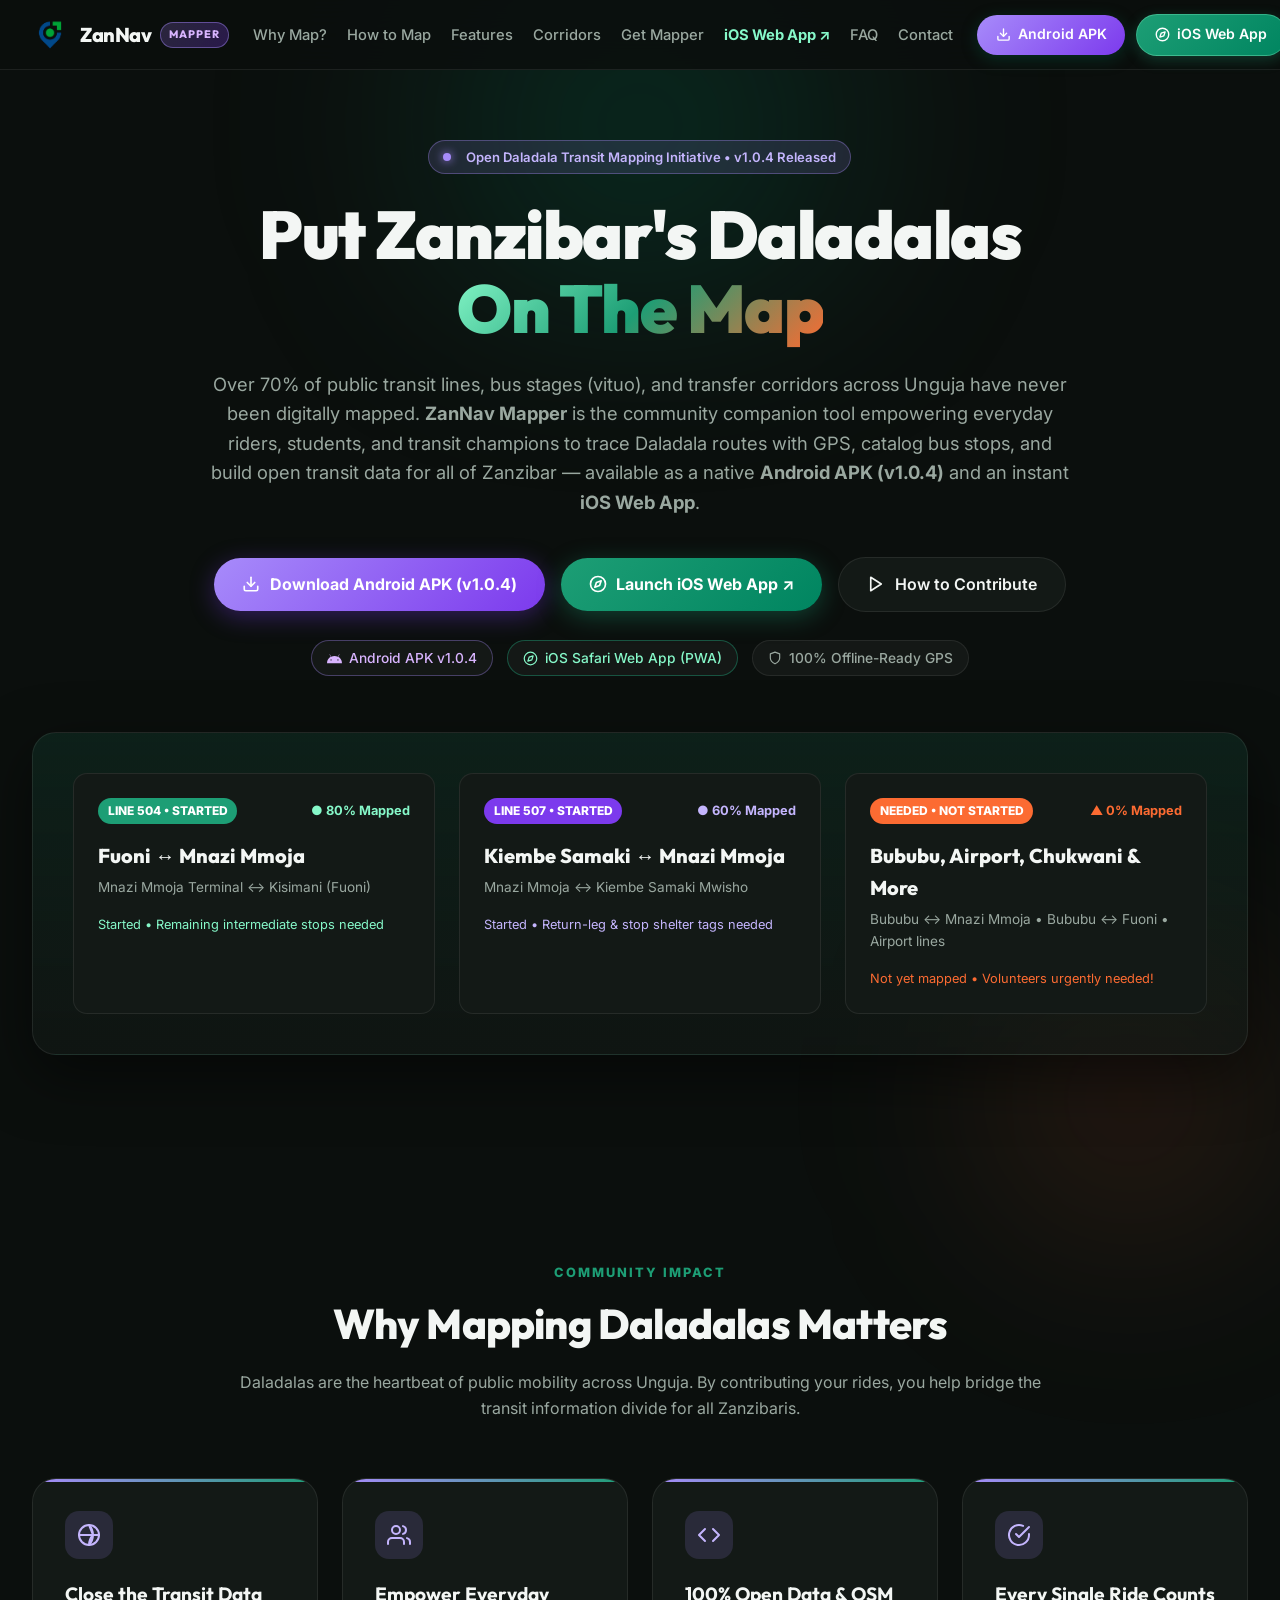
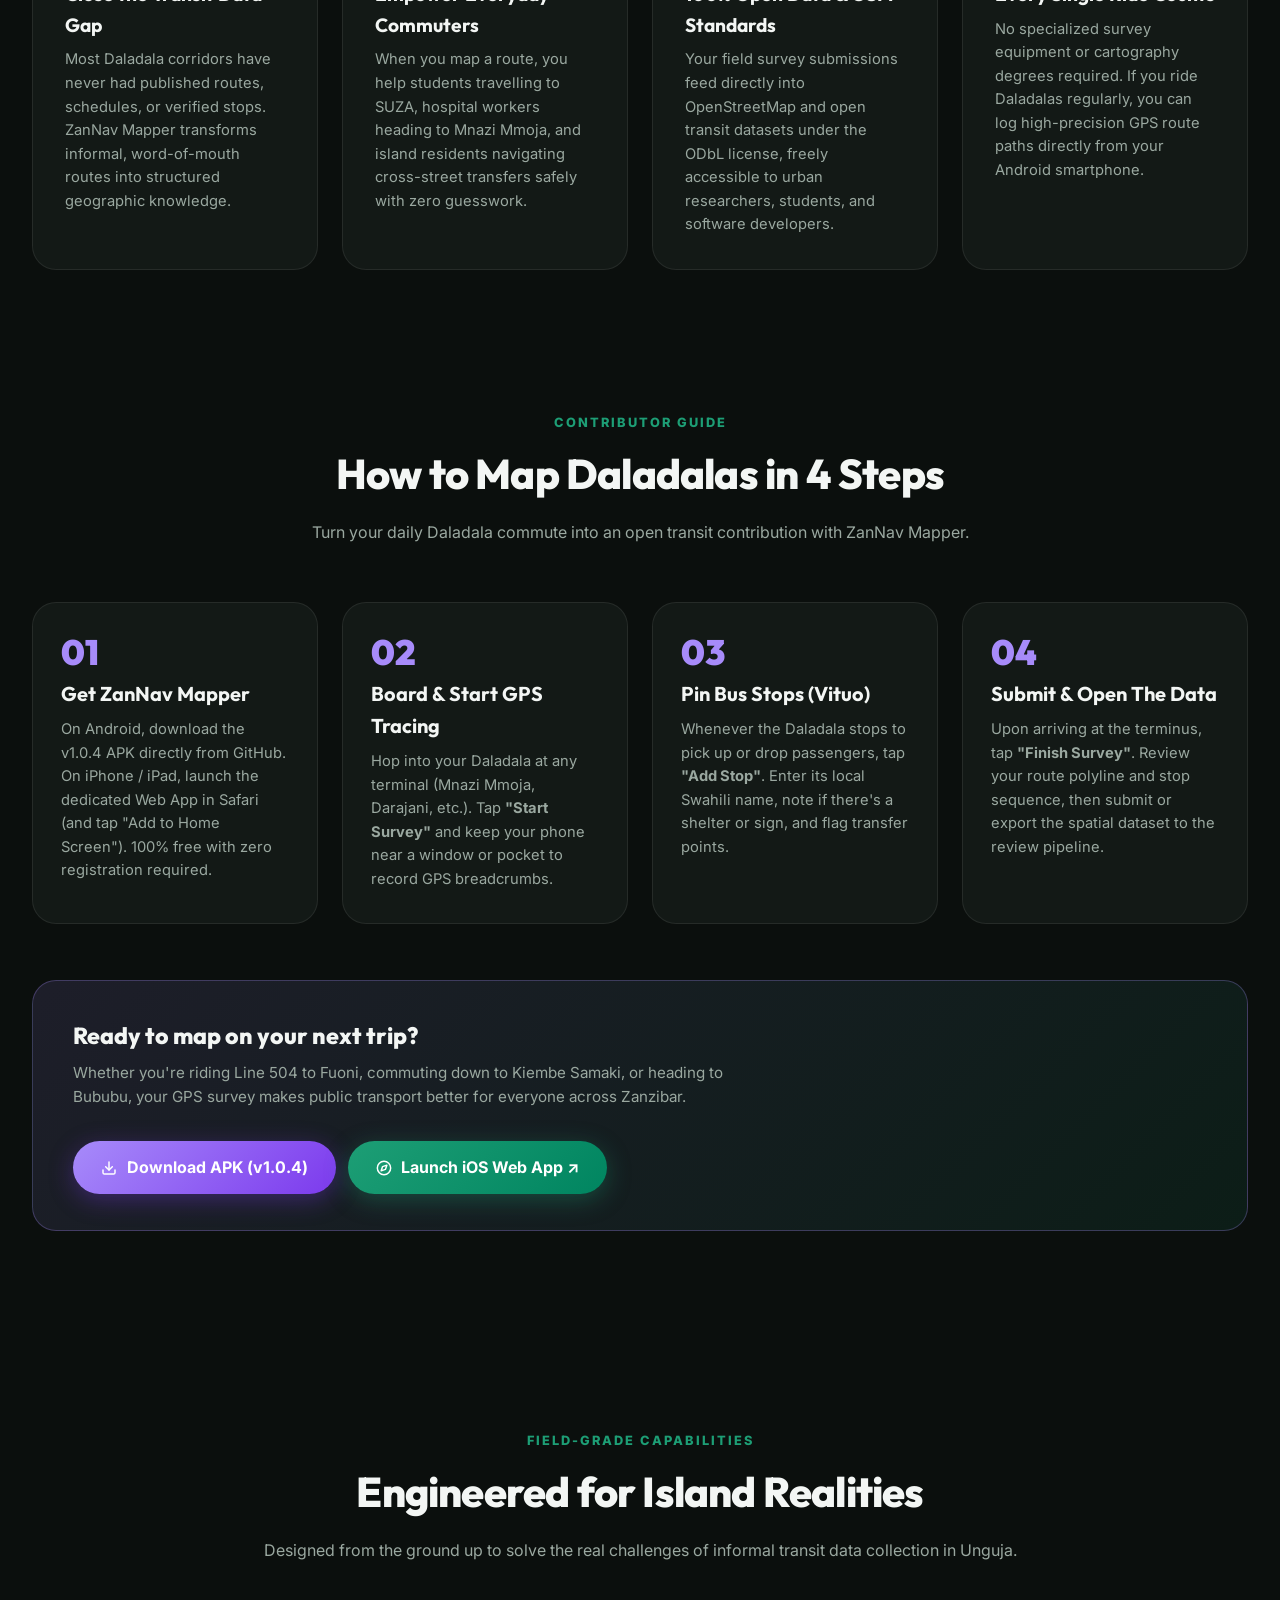
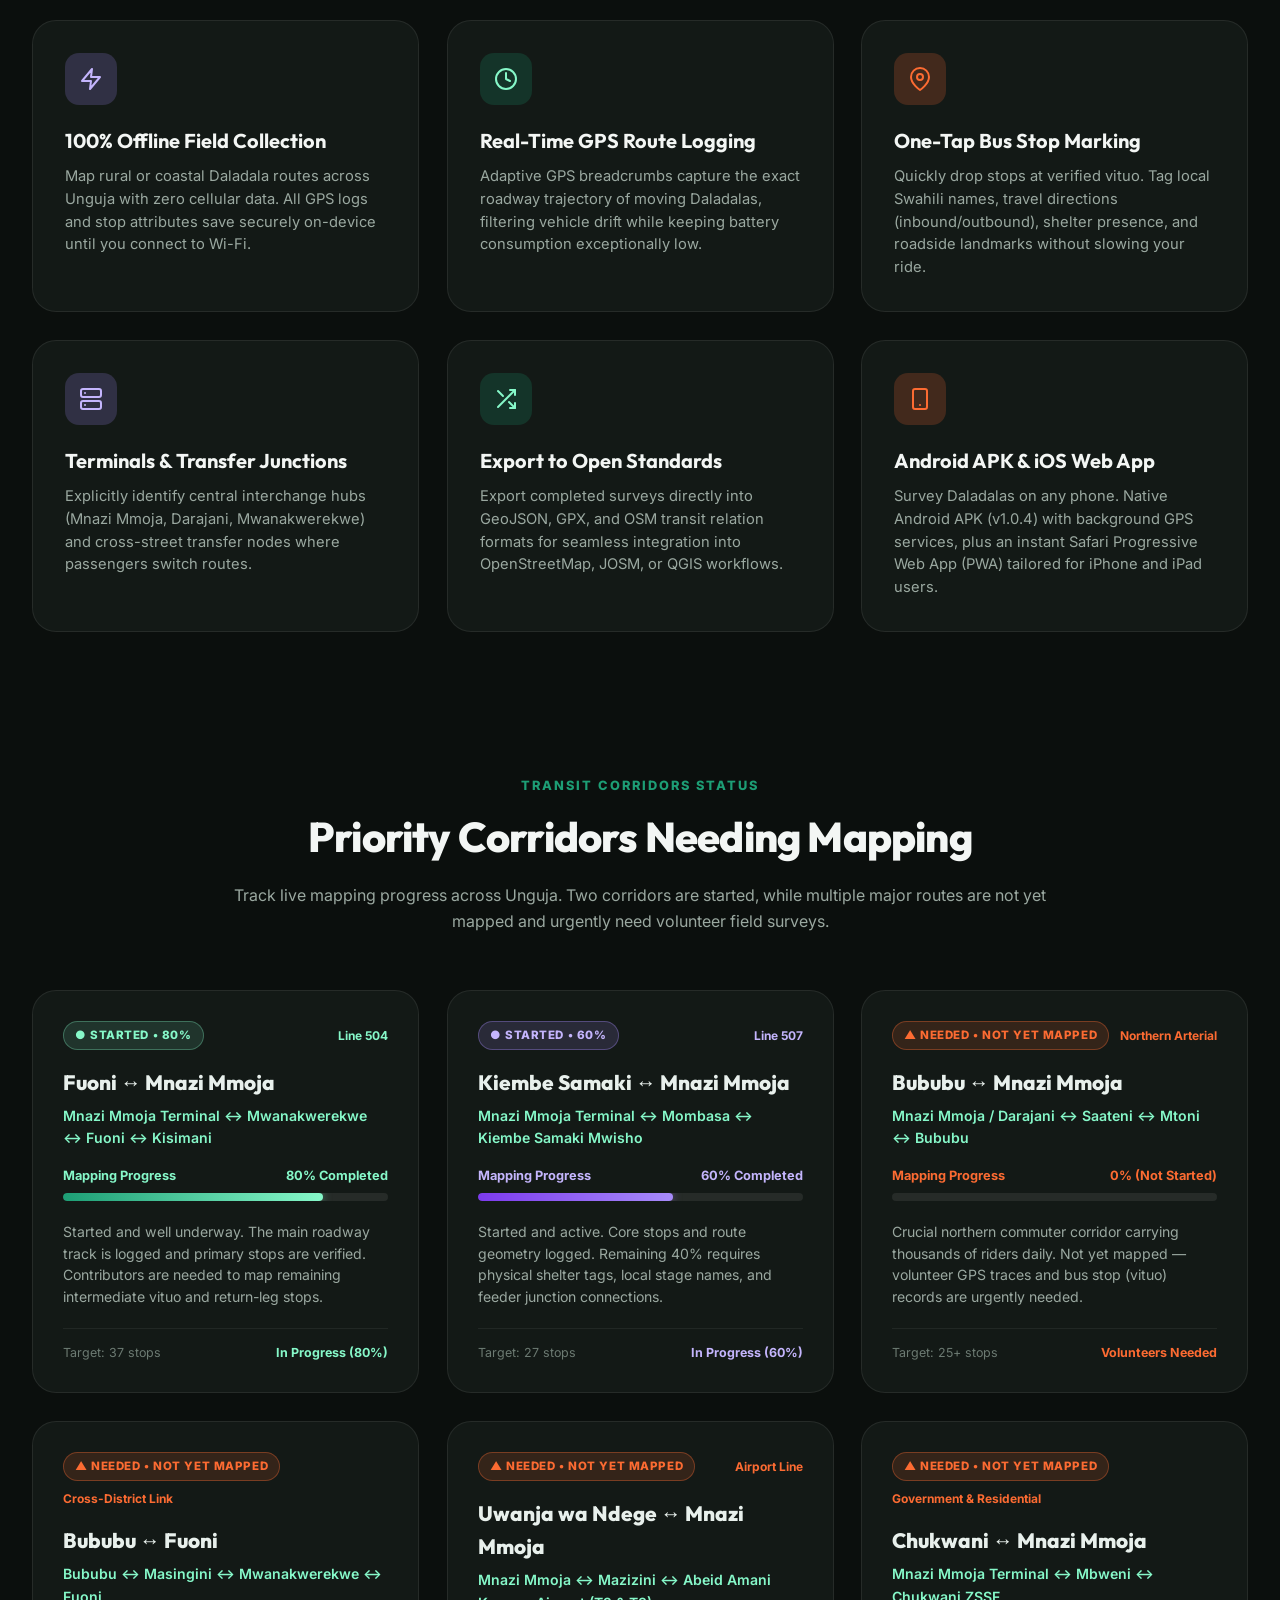
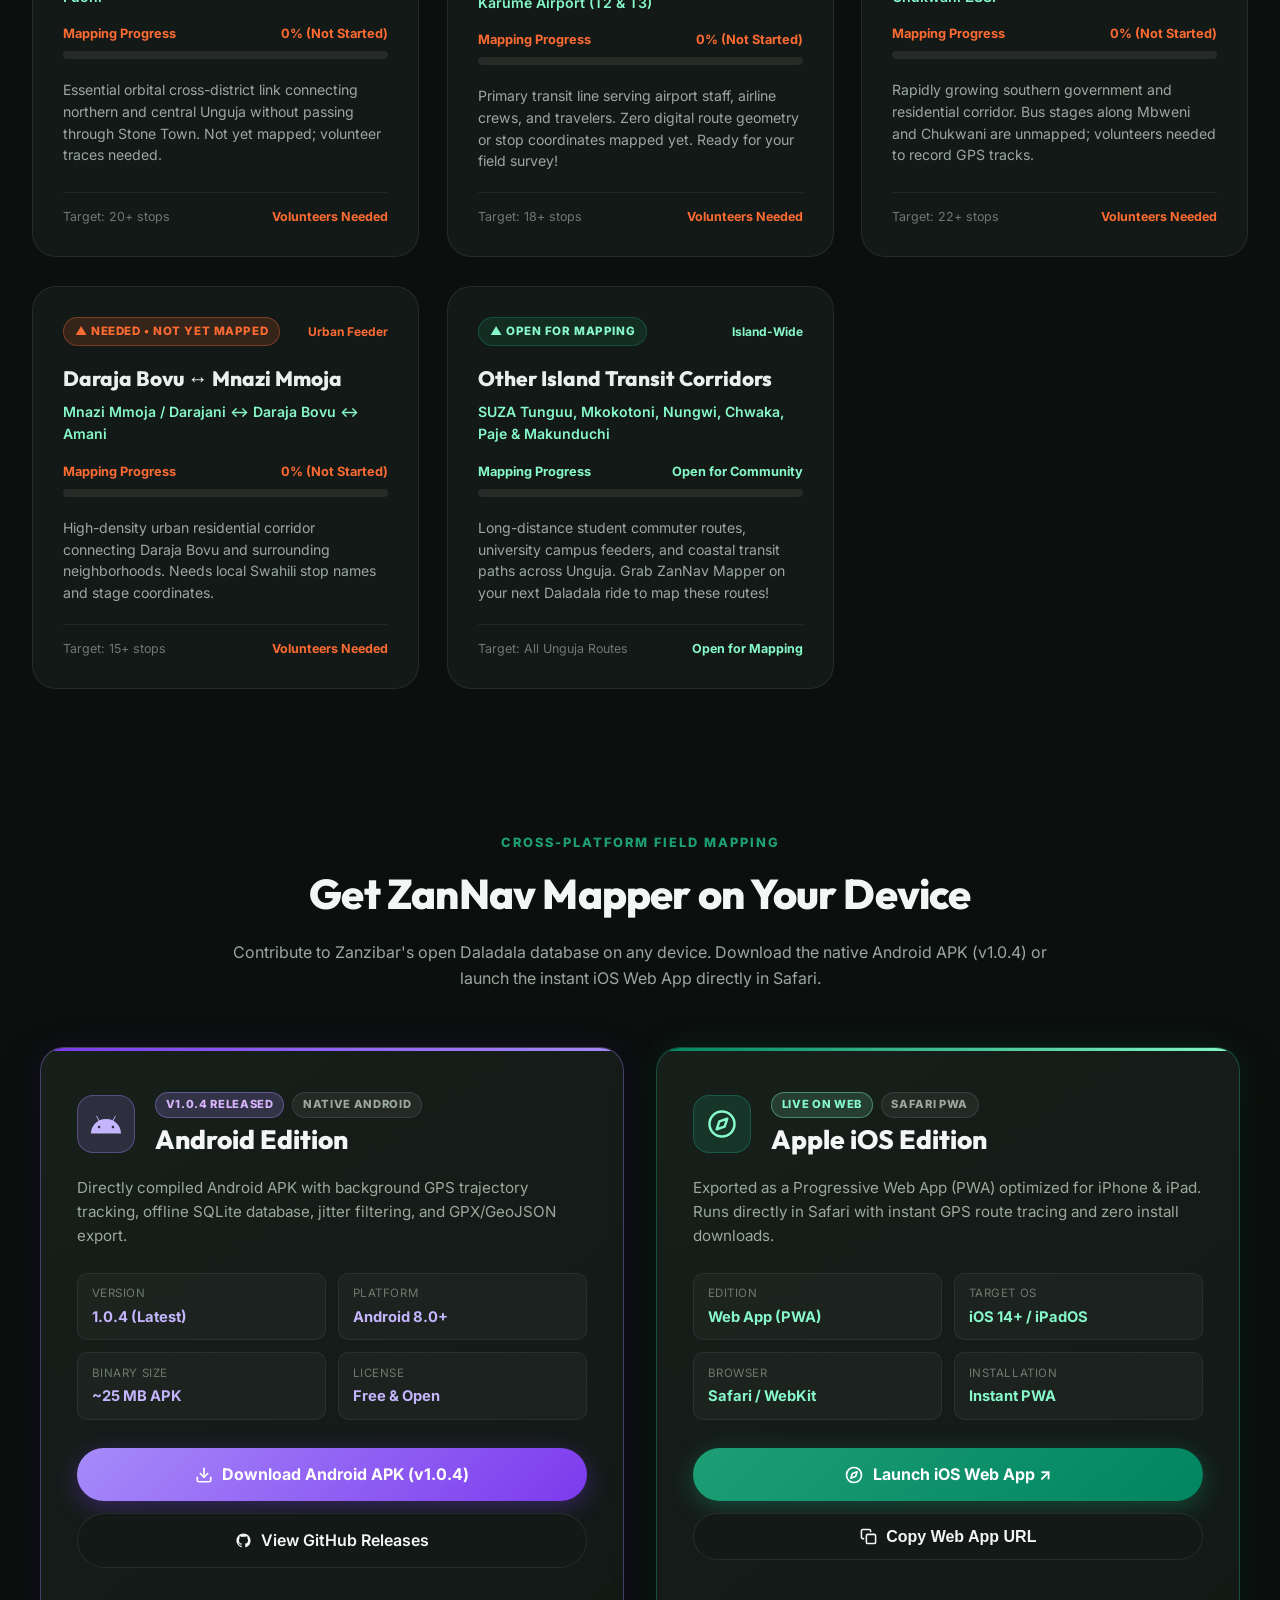
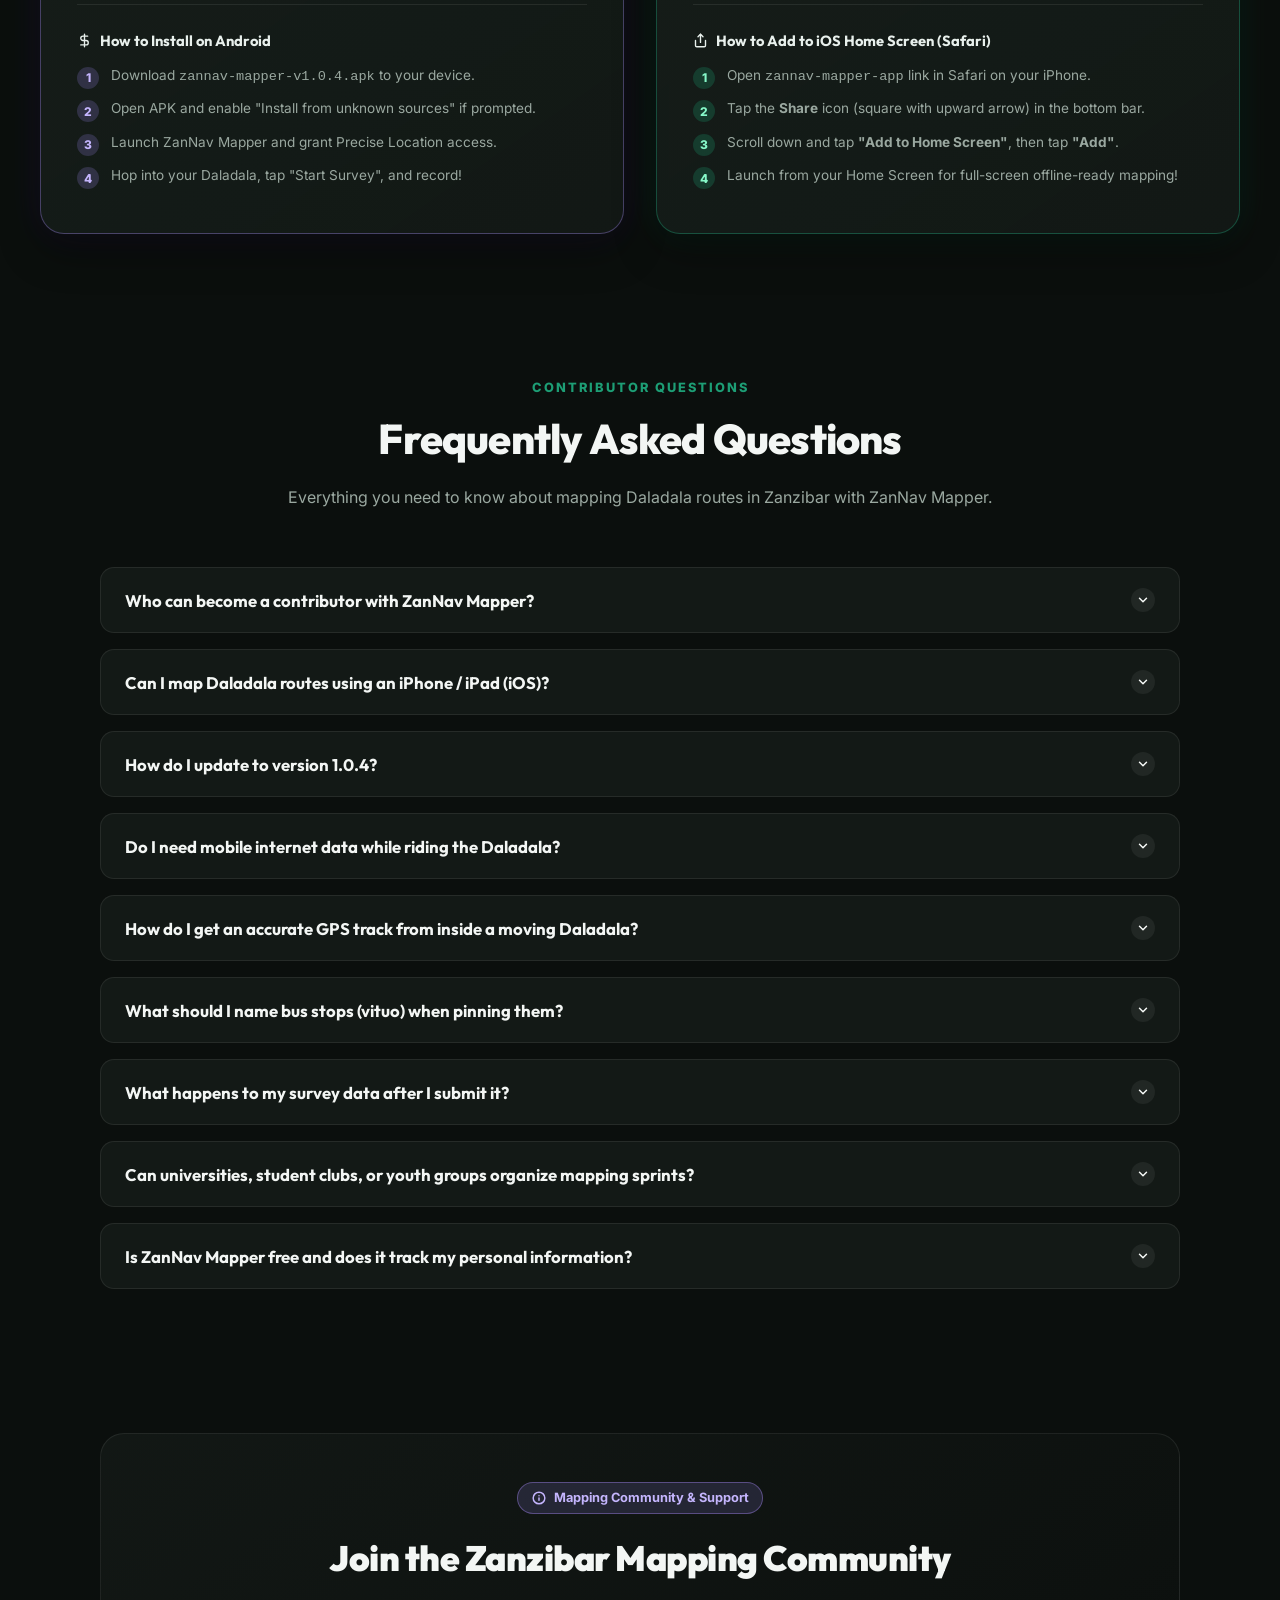
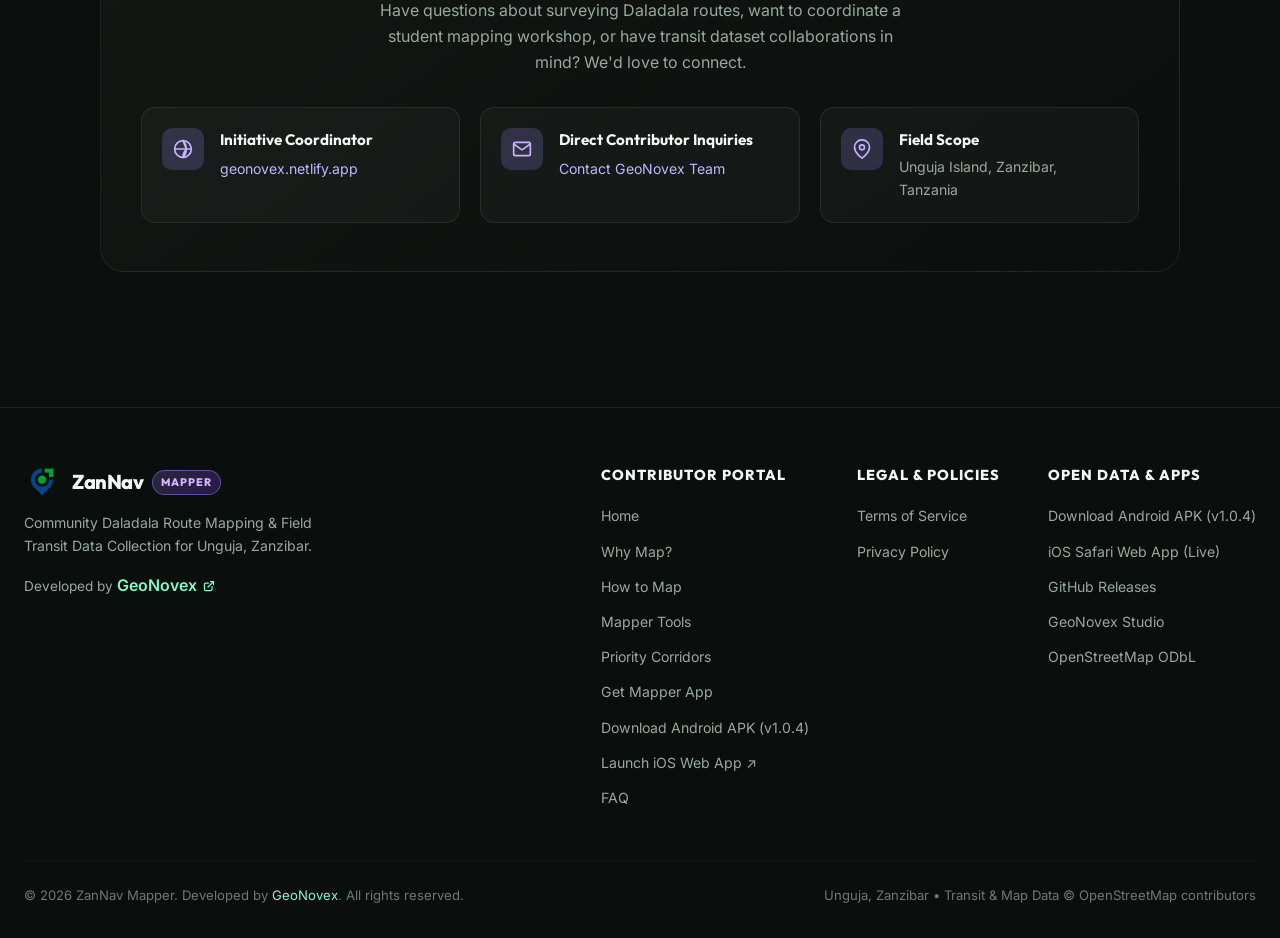
==== commit 32e87966: "Add files via upload" ====
--- a/index.html
+++ b/index.html
@@ -8,9 +8,9 @@
 
   <!-- Search Engine & AI Agent Metadata -->
   <meta name="description"
-    content="Join the community mission to map every Daladala route, bus stop, and transfer hub across Unguja, Zanzibar. Download ZanNav Mapper APK to record GPS tracks, pin verified bus stages (vituo), and build Zanzibar's first open transit database. Developed by GeoNovex.">
+    content="Join the community mission to map every Daladala route, bus stop, and transfer hub across Unguja, Zanzibar. Download ZanNav Mapper APK (v1.0.4) for Android or launch the iOS Web App to record GPS tracks, pin verified bus stages (vituo), and build Zanzibar's first open transit database. Developed by GeoNovex.">
   <meta name="keywords"
-    content="ZanNav Mapper, Daladala mapping Zanzibar, Zanzibar transit data, contribute Daladala routes, map bus stops Unguja, OpenStreetMap Zanzibar, transit field data collection, GeoNovex, Stone Town daladala, Fuoni daladala, Kiembe Samaki transit map, public transport mapping Tanzania">
+    content="ZanNav Mapper, Daladala mapping Zanzibar, Zanzibar transit data, contribute Daladala routes, map bus stops Unguja, OpenStreetMap Zanzibar, transit field data collection, GeoNovex, Stone Town daladala, Fuoni daladala, Kiembe Samaki transit map, public transport mapping Tanzania, iOS transit mapping">
   <meta name="author" content="GeoNovex (https://geonovex.netlify.app/)">
   <meta name="robots" content="index, follow, max-image-preview:large, max-snippet:-1, max-video-preview:-1">
   <link rel="canonical" href="https://yudharssiif.github.io/zannav-app/">
@@ -20,7 +20,7 @@
   <meta property="og:site_name" content="ZanNav Mapper">
   <meta property="og:title" content="ZanNav Mapper — Help Map Zanzibar's Daladala Transit Network">
   <meta property="og:description"
-    content="Field transit data collection for Unguja, Zanzibar. Trace Daladala routes with GPS, drop bus stop pins (vituo), and build open public transit data for Zanzibar. Download the Android APK.">
+    content="Field transit data collection for Unguja, Zanzibar. Trace Daladala routes with GPS, drop bus stop pins (vituo), and build open transit data for Zanzibar. Download Android APK v1.0.4 or launch the iOS Web App.">
   <meta property="og:url" content="https://yudharssiif.github.io/zannav-app/">
   <meta property="og:locale" content="en_US">
   <meta property="og:image" content="logo.png">
@@ -29,7 +29,7 @@
   <meta name="twitter:card" content="summary_large_image">
   <meta name="twitter:title" content="ZanNav Mapper — Map Daladala Routes in Zanzibar">
   <meta name="twitter:description"
-    content="Join the open transit data movement in Zanzibar. Download ZanNav Mapper APK, trace Daladala routes with GPS, and map bus stops across Unguja.">
+    content="Join the open transit data movement in Zanzibar. Download ZanNav Mapper APK v1.0.4 for Android or access the iOS Web App across Unguja.">
   <meta name="twitter:image" content="logo.png">
 
   <!-- Favicon & PWA -->
@@ -51,17 +51,18 @@
         "@id": "https://yudharssiif.github.io/zannav-app/#mapper-application",
         "name": "ZanNav Mapper",
         "alternateName": "ZanNav Mapper — Zanzibar Transit Data Collection Tool",
-        "operatingSystem": "Android",
+        "operatingSystem": "Android 8.0+, iOS 14+ (Safari Web App)",
         "applicationCategory": "TravelAndLocalApplication",
         "applicationSubCategory": "Transit Mapping & Spatial Field Data Collection",
-        "description": "Field data collection companion app for ZanNav. Enables transit contributors, students, and commuters to map new Daladala bus stops, record route paths via GPS, and submit accurate spatial data to build Zanzibar's open transit database.",
+        "description": "Field data collection companion app for ZanNav. Enables transit contributors, students, and commuters to map new Daladala bus stops, record route paths via GPS, and submit accurate spatial data to build Zanzibar's open transit database. Available for Android (APK) and iOS (Web App).",
         "offers": {
           "@type": "Offer",
           "price": "0",
           "priceCurrency": "TZS"
         },
-        "downloadUrl": "https://github.com/Yudharssiif/zannav-app/releases/latest/download/zannav-mapper-v1.0.3.apk",
-        "softwareVersion": "1.0.3-preview",
+        "downloadUrl": "https://github.com/Yudharssiif/zannav-app/releases/latest/download/zannav-mapper-v1.0.4.apk",
+        "installUrl": "https://yudharssiif.github.io/zannav-mapper-app/",
+        "softwareVersion": "1.0.4",
         "areaServed": {
           "@type": "AdministrativeArea",
           "name": "Unguja, Zanzibar, Tanzania"
@@ -72,6 +73,7 @@
           "url": "https://geonovex.netlify.app/"
         },
         "featureList": [
+          "Native Android APK v1.0.4 & iOS Safari Progressive Web App (PWA)",
           "Real-time GPS Daladala route path tracing",
           "One-tap bus stop (kituo) and transfer stage pinning",
           "100% Offline field survey caching without cellular data",
@@ -428,6 +430,275 @@
     }
     .download-tip svg { flex-shrink: 0; margin-top: 1px; color: #a78bfa; }
     .download-tip strong { color: #c4b5fd; }
+
+    /* ── iOS Button & Platform Styles ── */
+    .btn-primary.green {
+      background: linear-gradient(135deg, #1d9e75, #008560);
+      color: #ffffff;
+      box-shadow: 0 6px 24px rgba(29, 158, 117, 0.35);
+    }
+    .btn-primary.green:hover {
+      box-shadow: 0 8px 30px rgba(29, 158, 117, 0.55);
+      transform: translateY(-2px);
+    }
+
+    /* Hero Platform Indicator Pills */
+    .hero-platforms-bar {
+      display: flex;
+      align-items: center;
+      justify-content: center;
+      gap: 0.85rem;
+      flex-wrap: wrap;
+      margin-top: -1.75rem;
+      margin-bottom: 3.5rem;
+      font-size: 0.86rem;
+      color: var(--text-muted);
+    }
+    .hero-platform-pill {
+      display: inline-flex;
+      align-items: center;
+      gap: 0.45rem;
+      padding: 0.38rem 0.95rem;
+      background: rgba(255, 255, 255, 0.04);
+      border: 1px solid var(--border);
+      border-radius: 999px;
+      transition: all 0.2s ease;
+      font-weight: 500;
+    }
+    .hero-platform-pill:hover {
+      border-color: rgba(29, 158, 117, 0.4);
+      background: rgba(255, 255, 255, 0.07);
+    }
+    .hero-platform-pill.android-pill {
+      border-color: rgba(167, 139, 250, 0.35);
+      color: #d8b4fe;
+    }
+    .hero-platform-pill.ios-pill {
+      border-color: rgba(29, 158, 117, 0.45);
+      color: #86f8c9;
+    }
+
+    /* ── Dual Platform Cards Grid ── */
+    .platforms-grid {
+      display: grid;
+      grid-template-columns: repeat(auto-fit, minmax(360px, 1fr));
+      gap: 2rem;
+      margin-top: 2rem;
+      max-width: 1200px;
+      margin-left: auto;
+      margin-right: auto;
+    }
+    .platform-card {
+      background: linear-gradient(145deg, rgba(25, 34, 29, 0.85) 0%, rgba(19, 25, 22, 0.95) 100%);
+      border: 1px solid var(--border);
+      border-radius: var(--radius-lg);
+      padding: 2.75rem 2.25rem;
+      position: relative;
+      overflow: hidden;
+      display: flex;
+      flex-direction: column;
+      justify-content: space-between;
+      transition: all 0.35s cubic-bezier(0.16, 1, 0.3, 1);
+    }
+    .platform-card.android {
+      border-color: rgba(167, 139, 250, 0.35);
+      box-shadow: 0 16px 40px rgba(0,0,0,0.4), 0 0 35px rgba(124, 58, 237, 0.12);
+    }
+    .platform-card.android:hover {
+      border-color: rgba(167, 139, 250, 0.65);
+      transform: translateY(-4px);
+      box-shadow: 0 20px 48px rgba(0,0,0,0.5), 0 0 45px rgba(124, 58, 237, 0.22);
+    }
+    .platform-card.ios {
+      border-color: rgba(29, 158, 117, 0.4);
+      box-shadow: 0 16px 40px rgba(0,0,0,0.4), 0 0 35px rgba(29, 158, 117, 0.15);
+    }
+    .platform-card.ios:hover {
+      border-color: rgba(134, 248, 201, 0.65);
+      transform: translateY(-4px);
+      box-shadow: 0 20px 48px rgba(0,0,0,0.5), 0 0 45px rgba(29, 158, 117, 0.25);
+    }
+    .platform-card::before {
+      content: '';
+      position: absolute;
+      top: 0; left: 0; right: 0;
+      height: 3px;
+    }
+    .platform-card.android::before {
+      background: linear-gradient(90deg, #7c3aed, #a78bfa);
+    }
+    .platform-card.ios::before {
+      background: linear-gradient(90deg, #008560, #86f8c9);
+    }
+    .platform-header {
+      display: flex;
+      align-items: center;
+      gap: 1.25rem;
+      margin-bottom: 1.25rem;
+    }
+    .platform-icon-wrap {
+      width: 58px;
+      height: 58px;
+      border-radius: 16px;
+      display: flex;
+      align-items: center;
+      justify-content: center;
+      flex-shrink: 0;
+    }
+    .platform-icon-wrap.android {
+      background: rgba(167, 139, 250, 0.16);
+      color: #c4b5fd;
+      border: 1px solid rgba(167, 139, 250, 0.35);
+    }
+    .platform-icon-wrap.ios {
+      background: rgba(29, 158, 117, 0.18);
+      color: #86f8c9;
+      border: 1px solid rgba(29, 158, 117, 0.35);
+    }
+    .platform-badge-group {
+      display: flex;
+      align-items: center;
+      gap: 0.5rem;
+      margin-bottom: 0.35rem;
+      flex-wrap: wrap;
+    }
+    .platform-badge {
+      font-size: 0.7rem;
+      font-weight: 800;
+      letter-spacing: 0.06em;
+      text-transform: uppercase;
+      padding: 0.2rem 0.6rem;
+      border-radius: 999px;
+    }
+    .platform-badge.purple {
+      background: rgba(167, 139, 250, 0.2);
+      color: #d8b4fe;
+      border: 1px solid rgba(167, 139, 250, 0.4);
+    }
+    .platform-badge.green {
+      background: rgba(134, 248, 201, 0.15);
+      color: #86f8c9;
+      border: 1px solid rgba(134, 248, 201, 0.4);
+    }
+    .platform-badge.subtle {
+      background: rgba(255, 255, 255, 0.06);
+      color: #9aa8a0;
+      border: 1px solid rgba(255, 255, 255, 0.1);
+    }
+    .platform-title {
+      font-family: var(--font-heading);
+      font-size: 1.65rem;
+      font-weight: 800;
+      color: #f3f6f4;
+      line-height: 1.2;
+    }
+    .platform-desc {
+      color: var(--text-muted);
+      font-size: 0.95rem;
+      line-height: 1.6;
+      margin-bottom: 1.5rem;
+    }
+    .platform-specs-grid {
+      display: grid;
+      grid-template-columns: repeat(2, 1fr);
+      gap: 0.75rem;
+      margin-bottom: 1.75rem;
+    }
+    .platform-spec-chip {
+      background: rgba(255, 255, 255, 0.03);
+      border: 1px solid rgba(255, 255, 255, 0.06);
+      border-radius: 10px;
+      padding: 0.65rem 0.85rem;
+      display: flex;
+      flex-direction: column;
+      gap: 0.2rem;
+    }
+    .platform-spec-chip span {
+      font-size: 0.72rem;
+      color: var(--text-dim);
+      text-transform: uppercase;
+      letter-spacing: 0.05em;
+    }
+    .platform-spec-chip strong {
+      font-size: 0.92rem;
+      color: #f3f6f4;
+    }
+    .platform-card.android .platform-spec-chip strong { color: #c4b5fd; }
+    .platform-card.ios .platform-spec-chip strong { color: #86f8c9; }
+    .platform-actions {
+      display: flex;
+      flex-direction: column;
+      gap: 0.75rem;
+      margin-bottom: 1.75rem;
+    }
+    .btn-full {
+      width: 100%;
+      justify-content: center;
+      text-align: center;
+      padding: 0.85rem 1.25rem;
+    }
+    .platform-guide {
+      border-top: 1px solid rgba(255, 255, 255, 0.08);
+      padding-top: 1.5rem;
+      margin-top: 0.5rem;
+    }
+    .guide-title {
+      font-family: var(--font-heading);
+      font-size: 0.92rem;
+      font-weight: 700;
+      color: #e8f0ec;
+      margin-bottom: 0.85rem;
+      display: flex;
+      align-items: center;
+      gap: 0.5rem;
+    }
+    .guide-steps-list {
+      display: flex;
+      flex-direction: column;
+      gap: 0.65rem;
+    }
+    .guide-step-row {
+      display: flex;
+      align-items: flex-start;
+      gap: 0.75rem;
+      font-size: 0.85rem;
+      color: var(--text-muted);
+      line-height: 1.45;
+    }
+    .guide-step-idx {
+      width: 22px;
+      height: 22px;
+      border-radius: 50%;
+      display: flex;
+      align-items: center;
+      justify-content: center;
+      font-size: 0.75rem;
+      font-weight: 800;
+      flex-shrink: 0;
+      margin-top: 1px;
+    }
+    .platform-card.android .guide-step-idx {
+      background: rgba(167, 139, 250, 0.2);
+      color: #c4b5fd;
+    }
+    .platform-card.ios .guide-step-idx {
+      background: rgba(29, 158, 117, 0.25);
+      color: #86f8c9;
+    }
+    .btn-secondary.copied {
+      background: rgba(29, 158, 117, 0.2) !important;
+      border-color: #86f8c9 !important;
+      color: #86f8c9 !important;
+    }
+
+    @media (max-width: 768px) {
+      .platforms-grid {
+        grid-template-columns: 1fr;
+      }
+      .platform-card {
+        padding: 2rem 1.5rem;
+      }
+    }
   </style>
 </head>
 
@@ -453,12 +724,14 @@
         <li><a href="#how-it-works" class="nav-link">How to Map</a></li>
         <li><a href="#features" class="nav-link">Features</a></li>
         <li><a href="#corridors" class="nav-link">Corridors</a></li>
+        <li><a href="#download" class="nav-link">Get Mapper</a></li>
+        <li><a href="https://yudharssiif.github.io/zannav-mapper-app/" target="_blank" rel="noopener noreferrer" class="nav-link" style="color: #86f8c9; font-weight: 700;">iOS Web App ↗</a></li>
         <li><a href="#faq" class="nav-link">FAQ</a></li>
         <li><a href="#contact" class="nav-link">Contact</a></li>
       </ul>
       <div class="nav-actions">
-        <!-- Direct GitHub download -->
-        <a href="https://github.com/Yudharssiif/zannav-app/releases/latest/download/zannav-mapper-v1.0.3.apk"
+        <!-- Direct GitHub download for Android -->
+        <a href="https://github.com/Yudharssiif/zannav-app/releases/latest/download/zannav-mapper-v1.0.4.apk"
            target="_blank" rel="noopener noreferrer" class="nav-cta" style="background: linear-gradient(135deg, #a78bfa, #7c3aed);">
           <svg width="15" height="15" viewBox="0 0 24 24" fill="none" stroke="currentColor" stroke-width="2.2"
             stroke-linecap="round" stroke-linejoin="round">
@@ -466,8 +739,19 @@
             <polyline points="7 10 12 15 17 10"></polyline>
             <line x1="12" y1="15" x2="12" y2="3"></line>
           </svg>
-          <span class="cta-text-full">Download Mapper APK</span>
+          <span class="cta-text-full">Android APK</span>
           <span class="cta-text-short">APK</span>
+        </a>
+        <!-- iOS Web App button -->
+        <a href="https://yudharssiif.github.io/zannav-mapper-app/"
+           target="_blank" rel="noopener noreferrer" class="nav-cta" style="background: linear-gradient(135deg, #1d9e75, #008560); border: 1px solid rgba(134, 248, 201, 0.35); box-shadow: 0 4px 14px rgba(29, 158, 117, 0.3);">
+          <svg width="15" height="15" viewBox="0 0 24 24" fill="none" stroke="currentColor" stroke-width="2.2"
+            stroke-linecap="round" stroke-linejoin="round">
+            <circle cx="12" cy="12" r="10"></circle>
+            <polygon points="16.24 7.76 14.12 14.12 7.76 16.24 9.88 9.88 16.24 7.76"></polygon>
+          </svg>
+          <span class="cta-text-full">iOS Web App</span>
+          <span class="cta-text-short">iOS</span>
         </a>
         <button class="nav-toggle" id="navToggle" aria-label="Toggle navigation menu" aria-expanded="false">
           <span class="hamburger-line"></span>
@@ -482,17 +766,17 @@
   <section class="hero">
     <div class="badge mapper-badge reveal stagger-1">
       <span class="pulse-dot"></span>
-      Open Daladala Transit Mapping Initiative • Unguja, Zanzibar
+      Open Daladala Transit Mapping Initiative • v1.0.4 Released
     </div>
     <h1 class="reveal stagger-2">Put Zanzibar's Daladalas <br><span>On The Map</span></h1>
     <p class="hero-subtitle reveal stagger-3">
       Over 70% of public transit lines, bus stages (vituo), and transfer corridors across Unguja have never been digitally
-      mapped. <strong>ZanNav Mapper</strong> is the lightweight Android companion currently under active development that empowers everyday
-      riders, students, and transit champions to trace Daladala routes with GPS, catalog bus stops, and build open transit data for all of Zanzibar.
+      mapped. <strong>ZanNav Mapper</strong> is the community companion tool empowering everyday
+      riders, students, and transit champions to trace Daladala routes with GPS, catalog bus stops, and build open transit data for all of Zanzibar — available as a native <strong>Android APK (v1.0.4)</strong> and an instant <strong>iOS Web App</strong>.
     </p>
     <div class="hero-buttons reveal stagger-4">
-      <!-- Direct GitHub download -->
-      <a href="https://github.com/Yudharssiif/zannav-app/releases/latest/download/zannav-mapper-v1.0.3.apk"
+      <!-- Direct GitHub Android APK download -->
+      <a href="https://github.com/Yudharssiif/zannav-app/releases/latest/download/zannav-mapper-v1.0.4.apk"
         target="_blank" rel="noopener noreferrer" class="btn-primary purple" id="hero-download-btn">
         <svg width="18" height="18" viewBox="0 0 24 24" fill="none" stroke="currentColor" stroke-width="2.2"
           stroke-linecap="round" stroke-linejoin="round">
@@ -500,7 +784,17 @@
           <polyline points="7 10 12 15 17 10"></polyline>
           <line x1="12" y1="15" x2="12" y2="3"></line>
         </svg>
-        Download ZanNav Mapper APK on GitHub
+        Download Android APK (v1.0.4)
+      </a>
+      <!-- Launch iOS Web App -->
+      <a href="https://yudharssiif.github.io/zannav-mapper-app/"
+        target="_blank" rel="noopener noreferrer" class="btn-primary green" id="hero-ios-btn">
+        <svg width="18" height="18" viewBox="0 0 24 24" fill="none" stroke="currentColor" stroke-width="2.2"
+          stroke-linecap="round" stroke-linejoin="round">
+          <circle cx="12" cy="12" r="10"></circle>
+          <polygon points="16.24 7.76 14.12 14.12 7.76 16.24 9.88 9.88 16.24 7.76"></polygon>
+        </svg>
+        Launch iOS Web App ↗
       </a>
       <a href="#how-it-works" class="btn-secondary">
         <svg width="18" height="18" viewBox="0 0 24 24" fill="none" stroke="currentColor" stroke-width="2.2"
@@ -511,6 +805,29 @@
       </a>
     </div>
 
+    <!-- Platform Indicator Bar -->
+    <div class="hero-platforms-bar reveal stagger-5">
+      <span class="hero-platform-pill android-pill">
+        <svg width="15" height="15" viewBox="0 0 24 24" fill="currentColor">
+          <path d="M17.523 15.3414c-.5511 0-.9993-.4486-.9993-.9997s.4482-.9993.9993-.9993c.551 0 .9993.4482.9993.9993.0001.5511-.4483.9997-.9993.9997m-11.046 0c-.5511 0-.9993-.4486-.9993-.9997s.4482-.9993.9993-.9993c.5511 0 .9993.4482.9993.9993 0 .5511-.4482.9997-.9993.9997m11.4045-6.02l1.996-3.456c.089-.154.037-.352-.117-.441-.154-.089-.352-.037-.441.117l-2.023 3.504C15.681 8.358 13.899 8 12 8s-3.681.358-5.292 1.045L4.685 5.541c-.089-.154-.287-.206-.441-.117-.154.089-.206.287-.117.441l1.996 3.456C2.697 11.238 0 15.006 0 19.5h24c0-4.494-2.697-8.262-6.118-10.179"/>
+        </svg>
+        Android APK v1.0.4
+      </span>
+      <span class="hero-platform-pill ios-pill">
+        <svg width="15" height="15" viewBox="0 0 24 24" fill="none" stroke="currentColor" stroke-width="2" stroke-linecap="round" stroke-linejoin="round">
+          <circle cx="12" cy="12" r="10"></circle>
+          <polygon points="16.24 7.76 14.12 14.12 7.76 16.24 9.88 9.88 16.24 7.76"></polygon>
+        </svg>
+        iOS Safari Web App (PWA)
+      </span>
+      <span class="hero-platform-pill">
+        <svg width="14" height="14" viewBox="0 0 24 24" fill="none" stroke="currentColor" stroke-width="2" stroke-linecap="round" stroke-linejoin="round">
+          <path d="M12 22s8-4 8-10V5l-8-3-8 3v7c0 6 8 10 8 10z"></path>
+        </svg>
+        100% Offline-Ready GPS
+      </span>
+    </div>
+
     <!-- ── Interactive Field Survey Showcase ── -->
     <div class="mockup-container reveal-scale stagger-5">
       <div class="mockup-grid">
@@ -624,8 +941,8 @@
     <div class="steps-grid">
       <div class="step-card reveal stagger-1">
         <div class="step-num" style="color: #a78bfa;">01</div>
-        <h3 class="step-title">Install ZanNav Mapper</h3>
-        <p class="step-desc">Download the testing APK directly from GitHub. It is 100% free, requires no login or user accounts, and is built strictly for transit surveying.</p>
+        <h3 class="step-title">Get ZanNav Mapper</h3>
+        <p class="step-desc">On Android, download the v1.0.4 APK directly from GitHub. On iPhone / iPad, launch the dedicated Web App in Safari (and tap "Add to Home Screen"). 100% free with zero registration required.</p>
       </div>
 
       <div class="step-card reveal stagger-2">
@@ -650,18 +967,29 @@
     <div class="contributor-banner reveal-scale">
       <div class="contributor-banner-text">
         <h3>Ready to map on your next trip?</h3>
-        <p>Whether you're riding Line 504 to Fuoni, commuting down to Kiembe Samaki, or heading to Bububu, your GPS survey makes public transport better for everyone.</p>
-      </div>
-      <!-- Direct GitHub download -->
-      <a href="https://github.com/Yudharssiif/zannav-app/releases/latest/download/zannav-mapper-v1.0.3.apk"
-         target="_blank" rel="noopener noreferrer" class="btn-primary purple">
-        <svg width="16" height="16" viewBox="0 0 24 24" fill="none" stroke="currentColor" stroke-width="2.2" stroke-linecap="round" stroke-linejoin="round">
-          <path d="M21 15v4a2 2 0 0 1-2 2H5a2 2 0 0 1-2-2v-4"></path>
-          <polyline points="7 10 12 15 17 10"></polyline>
-          <line x1="12" y1="15" x2="12" y2="3"></line>
-        </svg>
-        Download Mapper APK on GitHub
-      </a>
+        <p>Whether you're riding Line 504 to Fuoni, commuting down to Kiembe Samaki, or heading to Bububu, your GPS survey makes public transport better for everyone across Zanzibar.</p>
+      </div>
+      <div style="display: flex; gap: 0.75rem; flex-wrap: wrap;">
+        <!-- Direct GitHub download -->
+        <a href="https://github.com/Yudharssiif/zannav-app/releases/latest/download/zannav-mapper-v1.0.4.apk"
+           target="_blank" rel="noopener noreferrer" class="btn-primary purple">
+          <svg width="16" height="16" viewBox="0 0 24 24" fill="none" stroke="currentColor" stroke-width="2.2" stroke-linecap="round" stroke-linejoin="round">
+            <path d="M21 15v4a2 2 0 0 1-2 2H5a2 2 0 0 1-2-2v-4"></path>
+            <polyline points="7 10 12 15 17 10"></polyline>
+            <line x1="12" y1="15" x2="12" y2="3"></line>
+          </svg>
+          Download APK (v1.0.4)
+        </a>
+        <!-- Launch iOS Web App -->
+        <a href="https://yudharssiif.github.io/zannav-mapper-app/"
+           target="_blank" rel="noopener noreferrer" class="btn-primary green">
+          <svg width="16" height="16" viewBox="0 0 24 24" fill="none" stroke="currentColor" stroke-width="2.2" stroke-linecap="round" stroke-linejoin="round">
+            <circle cx="12" cy="12" r="10"></circle>
+            <polygon points="16.24 7.76 14.12 14.12 7.76 16.24 9.88 9.88 16.24 7.76"></polygon>
+          </svg>
+          Launch iOS Web App ↗
+        </a>
+      </div>
     </div>
   </section>
 
@@ -736,11 +1064,12 @@
       <div class="feature-card reveal stagger-6">
         <div class="feature-icon" style="background: rgba(252, 107, 50, 0.2); color: #fc6b32;">
           <svg width="24" height="24" viewBox="0 0 24 24" fill="none" stroke="currentColor" stroke-width="2" stroke-linecap="round" stroke-linejoin="round">
-            <path d="M12 22s8-4 8-10V5l-8-3-8 3v7c0 6 8 10 8 10z"></path>
+            <rect x="5" y="2" width="14" height="20" rx="2" ry="2"></rect>
+            <line x1="12" y1="18" x2="12.01" y2="18"></line>
           </svg>
         </div>
-        <h3 class="feature-title">Privacy-Respecting &amp; Ad-Free</h3>
-        <p class="feature-desc">Zero tracking, zero accounts, and zero advertising SDKs. The app only accesses location services during an active mapping survey and collects strictly spatial transit geometry.</p>
+        <h3 class="feature-title">Android APK &amp; iOS Web App</h3>
+        <p class="feature-desc">Survey Daladalas on any phone. Native Android APK (v1.0.4) with background GPS services, plus an instant Safari Progressive Web App (PWA) tailored for iPhone and iPad users.</p>
       </div>
     </div>
   </section>
@@ -996,86 +1325,191 @@
     </div>
   </section>
 
-  <!-- ── Download Section (Focused on In-Development Mapper) ── -->
+  <!-- ── Download Section (Cross-Platform Android & iOS) ── -->
   <section class="section" id="download">
-    <div class="download-box reveal-scale" style="border-color: rgba(167, 139, 250, 0.4); box-shadow: 0 16px 40px rgba(0,0,0,0.4), 0 0 35px rgba(124, 58, 237, 0.18);">
-      <div class="download-badge" style="background: rgba(167, 139, 250, 0.18); border-color: rgba(167, 139, 250, 0.4); color: #c4b5fd;">
-        <svg width="14" height="14" viewBox="0 0 24 24" fill="none" stroke="currentColor" stroke-width="2.5"
-          stroke-linecap="round" stroke-linejoin="round">
-          <circle cx="12" cy="12" r="10"></circle>
-          <line x1="12" y1="8" x2="12" y2="12"></line>
-          <line x1="12" y1="16" x2="12.01" y2="16"></line>
-        </svg>
-        Early Contributor Build • In Active Development
-      </div>
-      <h2 class="download-title">Get ZanNav Mapper for Android</h2>
-      <p class="download-desc">
-        ZanNav Mapper is currently in active development for field transit testing. Download the contributor test APK from GitHub to help test GPS route surveying, log Daladala stops, and provide feedback directly to the development team.
-      </p>
-
-      <div class="download-specs-grid">
-        <div class="download-spec-item">
-          <div class="download-spec-label">Status</div>
-          <div class="download-spec-val" style="color: #c4b5fd;">In Development</div>
-        </div>
-        <div class="download-spec-item">
-          <div class="download-spec-label">Version</div>
-          <div class="download-spec-val" style="color: #c4b5fd;">1.0.3 (Preview)</div>
-        </div>
-        <div class="download-spec-item">
-          <div class="download-spec-label">Platform</div>
-          <div class="download-spec-val" style="color: #c4b5fd;">Android 8.0+</div>
-        </div>
-        <div class="download-spec-item">
-          <div class="download-spec-label">License</div>
-          <div class="download-spec-val" style="color: #c4b5fd;">Free &amp; Open</div>
-        </div>
-      </div>
-
-      <div class="download-actions">
-        <!-- Direct GitHub download button -->
-        <a href="https://github.com/Yudharssiif/zannav-app/releases/latest/download/zannav-mapper-v1.0.3.apk"
-           target="_blank" rel="noopener noreferrer" class="btn-primary purple" id="main-mapper-apk-download">
-          <svg width="20" height="20" viewBox="0 0 24 24" fill="none" stroke="currentColor" stroke-width="2.2"
-            stroke-linecap="round" stroke-linejoin="round">
-            <path d="M21 15v4a2 2 0 0 1-2 2H5a2 2 0 0 1-2-2v-4"></path>
-            <polyline points="7 10 12 15 17 10"></polyline>
-            <line x1="12" y1="15" x2="12" y2="3"></line>
-          </svg>
-          Download ZanNav Mapper APK on GitHub
-        </a>
-        <a href="https://github.com/Yudharssiif/zannav-app/releases" target="_blank" rel="noopener noreferrer" class="btn-secondary" id="github-mapper-release-page">
-          <svg width="18" height="18" viewBox="0 0 24 24" fill="currentColor">
-            <path fill-rule="evenodd" clip-rule="evenodd"
-              d="M12 2C6.477 2 2 6.484 2 12.017c0 4.425 2.865 8.18 6.839 9.504.5.092.682-.217.682-.483 0-.237-.008-.868-.013-1.703-2.782.605-3.369-1.343-3.369-1.343-.454-1.158-1.11-1.466-1.11-1.466-.908-.62.069-.608.069-.608 1.003.07 1.53 1.032 1.53 1.032.892 1.53 2.341 1.088 2.91.832.092-.647.35-1.088.636-1.338-2.22-.253-4.555-1.113-4.555-4.951 0-1.093.39-1.988 1.029-2.688-.103-.253-.446-1.272.098-2.65 0 0 .84-.27 2.75 1.026A9.564 9.564 0 0112 6.844c.85.004 1.705.115 2.504.337 1.909-1.296 2.747-1.027 2.747-1.027.546 1.379.202 2.398.1 2.651.64.7 1.028 1.595 1.028 2.688 0 3.848-2.339 4.695-4.566 4.943.359.309.678.92.678 1.855 0 1.338-.012 2.419-.012 2.747 0 .268.18.58.688.482A10.019 10.019 0 0022 12.017C22 6.484 17.522 2 12 2z" />
-          </svg>
-          View All Releases on GitHub
-        </a>
-      </div>
-
-      <div class="download-tip">
-        <svg width="15" height="15" viewBox="0 0 24 24" fill="none" stroke="currentColor" stroke-width="2.2" stroke-linecap="round" stroke-linejoin="round"><circle cx="12" cy="12" r="10"/><path d="M12 16v-4"/><path d="M12 8h.01"/></svg>
-        <span>
-          <strong>Contributor Testing Note:</strong> This build is for volunteers mapping transit routes. If your browser displays an installation prompt for APK downloads, select "Install unknown apps" to proceed. The signed binary is hosted directly on GitHub.
-        </span>
-      </div>
-
-      <div class="install-steps">
+    <div class="section-header reveal">
+      <div class="section-tag">Cross-Platform Field Mapping</div>
+      <h2 class="section-title">Get ZanNav Mapper on Your Device</h2>
+      <p class="section-desc">Contribute to Zanzibar's open Daladala database on any device. Download the native Android APK (v1.0.4) or launch the instant iOS Web App directly in Safari.</p>
+    </div>
+
+    <div class="platforms-grid">
+      <!-- ── Android Platform Card ── -->
+      <div class="platform-card android reveal-left">
         <div>
-          <div class="install-step-num" style="color: #c4b5fd;">Step 1 • Download</div>
-          <div class="install-step-text">Download <code>zannav-mapper-v1.0.3.apk</code> from GitHub directly to your Android device.</div>
-        </div>
+          <div class="platform-header">
+            <div class="platform-icon-wrap android">
+              <svg width="30" height="30" viewBox="0 0 24 24" fill="currentColor">
+                <path d="M17.523 15.3414c-.5511 0-.9993-.4486-.9993-.9997s.4482-.9993.9993-.9993c.551 0 .9993.4482.9993.9993.0001.5511-.4483.9997-.9993.9997m-11.046 0c-.5511 0-.9993-.4486-.9993-.9997s.4482-.9993.9993-.9993c.5511 0 .9993.4482.9993.9993 0 .5511-.4482.9997-.9993.9997m11.4045-6.02l1.996-3.456c.089-.154.037-.352-.117-.441-.154-.089-.352-.037-.441.117l-2.023 3.504C15.681 8.358 13.899 8 12 8s-3.681.358-5.292 1.045L4.685 5.541c-.089-.154-.287-.206-.441-.117-.154.089-.206.287-.117.441l1.996 3.456C2.697 11.238 0 15.006 0 19.5h24c0-4.494-2.697-8.262-6.118-10.179"/>
+              </svg>
+            </div>
+            <div>
+              <div class="platform-badge-group">
+                <span class="platform-badge purple">v1.0.4 Released</span>
+                <span class="platform-badge subtle">Native Android</span>
+              </div>
+              <h3 class="platform-title">Android Edition</h3>
+            </div>
+          </div>
+
+          <p class="platform-desc">
+            Directly compiled Android APK with background GPS trajectory tracking, offline SQLite database, jitter filtering, and GPX/GeoJSON export.
+          </p>
+
+          <div class="platform-specs-grid">
+            <div class="platform-spec-chip">
+              <span>Version</span>
+              <strong>1.0.4 (Latest)</strong>
+            </div>
+            <div class="platform-spec-chip">
+              <span>Platform</span>
+              <strong>Android 8.0+</strong>
+            </div>
+            <div class="platform-spec-chip">
+              <span>Binary Size</span>
+              <strong>~25 MB APK</strong>
+            </div>
+            <div class="platform-spec-chip">
+              <span>License</span>
+              <strong>Free &amp; Open</strong>
+            </div>
+          </div>
+
+          <div class="platform-actions">
+            <!-- Direct GitHub download button -->
+            <a href="https://github.com/Yudharssiif/zannav-app/releases/latest/download/zannav-mapper-v1.0.4.apk"
+               target="_blank" rel="noopener noreferrer" class="btn-primary purple btn-full" id="main-mapper-apk-download">
+              <svg width="18" height="18" viewBox="0 0 24 24" fill="none" stroke="currentColor" stroke-width="2.2"
+                stroke-linecap="round" stroke-linejoin="round">
+                <path d="M21 15v4a2 2 0 0 1-2 2H5a2 2 0 0 1-2-2v-4"></path>
+                <polyline points="7 10 12 15 17 10"></polyline>
+                <line x1="12" y1="15" x2="12" y2="3"></line>
+              </svg>
+              Download Android APK (v1.0.4)
+            </a>
+            <a href="https://github.com/Yudharssiif/zannav-app/releases" target="_blank" rel="noopener noreferrer" class="btn-secondary btn-full" id="github-mapper-release-page">
+              <svg width="17" height="17" viewBox="0 0 24 24" fill="currentColor">
+                <path fill-rule="evenodd" clip-rule="evenodd"
+                  d="M12 2C6.477 2 2 6.484 2 12.017c0 4.425 2.865 8.18 6.839 9.504.5.092.682-.217.682-.483 0-.237-.008-.868-.013-1.703-2.782.605-3.369-1.343-3.369-1.343-.454-1.158-1.11-1.466-1.11-1.466-.908-.62.069-.608.069-.608 1.003.07 1.53 1.032 1.53 1.032.892 1.53 2.341 1.088 2.91.832.092-.647.35-1.088.636-1.338-2.22-.253-4.555-1.113-4.555-4.951 0-1.093.39-1.988 1.029-2.688-.103-.253-.446-1.272.098-2.65 0 0 .84-.27 2.75 1.026A9.564 9.564 0 0112 6.844c.85.004 1.705.115 2.504.337 1.909-1.296 2.747-1.027 2.747-1.027.546 1.379.202 2.398.1 2.651.64.7 1.028 1.595 1.028 2.688 0 3.848-2.339 4.695-4.566 4.943.359.309.678.92.678 1.855 0 1.338-.012 2.419-.012 2.747 0 .268.18.58.688.482A10.019 10.019 0 0022 12.017C22 6.484 17.522 2 12 2z" />
+              </svg>
+              View GitHub Releases
+            </a>
+          </div>
+        </div>
+
+        <div class="platform-guide">
+          <div class="guide-title">
+            <svg width="15" height="15" viewBox="0 0 24 24" fill="none" stroke="currentColor" stroke-width="2.2" stroke-linecap="round" stroke-linejoin="round"><path d="M12 2v20M17 5H9.5a3.5 3.5 0 0 0 0 7h5a3.5 3.5 0 0 1 0 7H6"/></svg>
+            How to Install on Android
+          </div>
+          <div class="guide-steps-list">
+            <div class="guide-step-row">
+              <span class="guide-step-idx">1</span>
+              <span>Download <code>zannav-mapper-v1.0.4.apk</code> to your device.</span>
+            </div>
+            <div class="guide-step-row">
+              <span class="guide-step-idx">2</span>
+              <span>Open APK and enable "Install from unknown sources" if prompted.</span>
+            </div>
+            <div class="guide-step-row">
+              <span class="guide-step-idx">3</span>
+              <span>Launch ZanNav Mapper and grant Precise Location access.</span>
+            </div>
+            <div class="guide-step-row">
+              <span class="guide-step-idx">4</span>
+              <span>Hop into your Daladala, tap "Start Survey", and record!</span>
+            </div>
+          </div>
+        </div>
+      </div>
+
+      <!-- ── iOS Platform Card ── -->
+      <div class="platform-card ios reveal-right">
         <div>
-          <div class="install-step-num" style="color: #c4b5fd;">Step 2 • Install</div>
-          <div class="install-step-text">Open the downloaded APK and enable "Install from unknown sources" if prompted by Android.</div>
-        </div>
-        <div>
-          <div class="install-step-num" style="color: #c4b5fd;">Step 3 • Grant GPS</div>
-          <div class="install-step-text">Launch ZanNav Mapper and grant Precise Location access so GPS route logging can run accurately.</div>
-        </div>
-        <div>
-          <div class="install-step-num" style="color: #c4b5fd;">Step 4 • Map Daladalas</div>
-          <div class="install-step-text">Board your Daladala, tap "Start Survey", drop stop pins, and help map Zanzibar!</div>
+          <div class="platform-header">
+            <div class="platform-icon-wrap ios">
+              <svg width="30" height="30" viewBox="0 0 24 24" fill="none" stroke="currentColor" stroke-width="2" stroke-linecap="round" stroke-linejoin="round">
+                <circle cx="12" cy="12" r="10"></circle>
+                <polygon points="16.24 7.76 14.12 14.12 7.76 16.24 9.88 9.88 16.24 7.76"></polygon>
+              </svg>
+            </div>
+            <div>
+              <div class="platform-badge-group">
+                <span class="platform-badge green">Live on Web</span>
+                <span class="platform-badge subtle">Safari PWA</span>
+              </div>
+              <h3 class="platform-title">Apple iOS Edition</h3>
+            </div>
+          </div>
+
+          <p class="platform-desc">
+            Exported as a Progressive Web App (PWA) optimized for iPhone &amp; iPad. Runs directly in Safari with instant GPS route tracing and zero install downloads.
+          </p>
+
+          <div class="platform-specs-grid">
+            <div class="platform-spec-chip">
+              <span>Edition</span>
+              <strong>Web App (PWA)</strong>
+            </div>
+            <div class="platform-spec-chip">
+              <span>Target OS</span>
+              <strong>iOS 14+ / iPadOS</strong>
+            </div>
+            <div class="platform-spec-chip">
+              <span>Browser</span>
+              <strong>Safari / WebKit</strong>
+            </div>
+            <div class="platform-spec-chip">
+              <span>Installation</span>
+              <strong>Instant PWA</strong>
+            </div>
+          </div>
+
+          <div class="platform-actions">
+            <!-- Launch iOS Web App -->
+            <a href="https://yudharssiif.github.io/zannav-mapper-app/"
+               target="_blank" rel="noopener noreferrer" class="btn-primary green btn-full" id="main-mapper-ios-launch">
+              <svg width="18" height="18" viewBox="0 0 24 24" fill="none" stroke="currentColor" stroke-width="2.2"
+                stroke-linecap="round" stroke-linejoin="round">
+                <circle cx="12" cy="12" r="10"></circle>
+                <polygon points="16.24 7.76 14.12 14.12 7.76 16.24 9.88 9.88 16.24 7.76"></polygon>
+              </svg>
+              Launch iOS Web App ↗
+            </a>
+            <button type="button" class="btn-secondary btn-full copy-link-btn" data-url="https://yudharssiif.github.io/zannav-mapper-app/">
+              <svg width="17" height="17" viewBox="0 0 24 24" fill="none" stroke="currentColor" stroke-width="2.2"
+                stroke-linecap="round" stroke-linejoin="round">
+                <rect x="9" y="9" width="13" height="13" rx="2" ry="2"></rect>
+                <path d="M5 15H4a2 2 0 0 1-2-2V4a2 2 0 0 1 2-2h9a2 2 0 0 1 2 2v1"></path>
+              </svg>
+              <span>Copy Web App URL</span>
+            </button>
+          </div>
+        </div>
+
+        <div class="platform-guide">
+          <div class="guide-title">
+            <svg width="15" height="15" viewBox="0 0 24 24" fill="none" stroke="currentColor" stroke-width="2.2" stroke-linecap="round" stroke-linejoin="round"><path d="M4 12v8a2 2 0 0 0 2 2h12a2 2 0 0 0 2-2v-8"/><polyline points="16 6 12 2 8 6"/><line x1="12" y1="2" x2="12" y2="15"/></svg>
+            How to Add to iOS Home Screen (Safari)
+          </div>
+          <div class="guide-steps-list">
+            <div class="guide-step-row">
+              <span class="guide-step-idx">1</span>
+              <span>Open <code>zannav-mapper-app</code> link in Safari on your iPhone.</span>
+            </div>
+            <div class="guide-step-row">
+              <span class="guide-step-idx">2</span>
+              <span>Tap the <strong>Share</strong> icon (square with upward arrow) in the bottom bar.</span>
+            </div>
+            <div class="guide-step-row">
+              <span class="guide-step-idx">3</span>
+              <span>Scroll down and tap <strong>"Add to Home Screen"</strong>, then tap <strong>"Add"</strong>.</span>
+            </div>
+            <div class="guide-step-row">
+              <span class="guide-step-idx">4</span>
+              <span>Launch from your Home Screen for full-screen offline-ready mapping!</span>
+            </div>
+          </div>
         </div>
       </div>
     </div>
@@ -1101,11 +1535,41 @@
           </div>
         </button>
         <div class="faq-answer">
-          Anyone! You do not need any background in mapping, GIS, or software engineering. If you commute on Daladalas across Unguja (whether as a student, daily worker, or resident) and have an Android smartphone with GPS, you have everything needed to map public transit routes.
+          Anyone! You do not need any background in mapping, GIS, or software engineering. If you commute on Daladalas across Unguja (whether as a student, daily worker, or resident) and have an Android smartphone (via APK v1.0.4) or an iPhone (via the iOS Safari Web App), you have everything needed to map public transit routes.
         </div>
       </div>
 
       <div class="faq-item reveal stagger-2">
+        <button class="faq-question">
+          <span>Can I map Daladala routes using an iPhone / iPad (iOS)?</span>
+          <div class="faq-icon">
+            <svg width="14" height="14" viewBox="0 0 24 24" fill="none" stroke="currentColor" stroke-width="2.5"
+              stroke-linecap="round" stroke-linejoin="round">
+              <polyline points="6 9 12 15 18 9"></polyline>
+            </svg>
+          </div>
+        </button>
+        <div class="faq-answer">
+          Yes! ZanNav Mapper has been specially exported as an iOS Progressive Web App (PWA) available directly at <a href="https://yudharssiif.github.io/zannav-mapper-app/" target="_blank" rel="noopener noreferrer" style="color: #86f8c9; text-decoration: underline;">https://yudharssiif.github.io/zannav-mapper-app/</a>. Open that link in Safari on your iPhone, tap the Share icon, and select <strong>"Add to Home Screen"</strong>. This launches in full-screen standalone mode with real-time GPS tracking and offline capabilities — no App Store or TestFlight installation needed!
+        </div>
+      </div>
+
+      <div class="faq-item reveal stagger-3">
+        <button class="faq-question">
+          <span>How do I update to version 1.0.4?</span>
+          <div class="faq-icon">
+            <svg width="14" height="14" viewBox="0 0 24 24" fill="none" stroke="currentColor" stroke-width="2.5"
+              stroke-linecap="round" stroke-linejoin="round">
+              <polyline points="6 9 12 15 18 9"></polyline>
+            </svg>
+          </div>
+        </button>
+        <div class="faq-answer">
+          For Android users, download the latest <code>zannav-mapper-v1.0.4.apk</code> from GitHub and install it directly over your existing installation. Your local saved surveys and draft routes are fully preserved. For iOS users, simply open or refresh the Web App at <a href="https://yudharssiif.github.io/zannav-mapper-app/" target="_blank" rel="noopener noreferrer" style="color: #86f8c9;">https://yudharssiif.github.io/zannav-mapper-app/</a> in Safari to automatically receive the newest update.
+        </div>
+      </div>
+
+      <div class="faq-item reveal stagger-4">
         <button class="faq-question">
           <span>Do I need mobile internet data while riding the Daladala?</span>
           <div class="faq-icon">
@@ -1116,7 +1580,7 @@
           </div>
         </button>
         <div class="faq-answer">
-          No. ZanNav Mapper is built completely offline-first. You can start a survey, log high-resolution GPS tracks, and drop bus stop pins with zero internet connection or cellular mobile balance. All data is cached on your device. Once you are home or connected to Wi-Fi, you can review and submit your survey with one tap.
+          No. Both the Android native app and the iOS Progressive Web App are built offline-first. You can start a survey, log high-resolution GPS tracks, and drop bus stop pins with zero internet connection or cellular mobile balance. All data is cached on your device. Once you are home or connected to Wi-Fi, you can review and submit your survey with one tap.
         </div>
       </div>
 
@@ -1302,7 +1766,9 @@
             <li><a href="#how-it-works">How to Map</a></li>
             <li><a href="#features">Mapper Tools</a></li>
             <li><a href="#corridors">Priority Corridors</a></li>
-            <li><a href="https://github.com/Yudharssiif/zannav-app/releases/latest/download/zannav-mapper-v1.0.3.apk" target="_blank" rel="noopener noreferrer">Download Mapper APK</a></li>
+            <li><a href="#download">Get Mapper App</a></li>
+            <li><a href="https://github.com/Yudharssiif/zannav-app/releases/latest/download/zannav-mapper-v1.0.4.apk" target="_blank" rel="noopener noreferrer">Download Android APK (v1.0.4)</a></li>
+            <li><a href="https://yudharssiif.github.io/zannav-mapper-app/" target="_blank" rel="noopener noreferrer">Launch iOS Web App ↗</a></li>
             <li><a href="#faq">FAQ</a></li>
           </ul>
         </div>
@@ -1316,9 +1782,10 @@
         </div>
 
         <div class="footer-column">
-          <h4>Open Data &amp; GitHub</h4>
+          <h4>Open Data &amp; Apps</h4>
           <ul>
-            <li><a href="https://github.com/Yudharssiif/zannav-app/releases/latest/download/zannav-mapper-v1.0.3.apk" target="_blank" rel="noopener noreferrer">Download Mapper APK on GitHub</a></li>
+            <li><a href="https://github.com/Yudharssiif/zannav-app/releases/latest/download/zannav-mapper-v1.0.4.apk" target="_blank" rel="noopener noreferrer">Download Android APK (v1.0.4)</a></li>
+            <li><a href="https://yudharssiif.github.io/zannav-mapper-app/" target="_blank" rel="noopener noreferrer">iOS Safari Web App (Live)</a></li>
             <li><a href="https://github.com/Yudharssiif/zannav-app/releases" target="_blank" rel="noopener noreferrer">GitHub Releases</a></li>
             <li><a href="https://geonovex.netlify.app/" target="_blank" rel="noopener noreferrer">GeoNovex Studio</a></li>
             <li><a href="https://www.openstreetmap.org/copyright" target="_blank" rel="noopener noreferrer">OpenStreetMap ODbL</a></li>
@@ -1441,6 +1908,25 @@
         }
       });
     });
+
+    // Copy Web App URL Button Interaction
+    document.querySelectorAll('.copy-link-btn').forEach(btn => {
+      btn.addEventListener('click', () => {
+        const url = btn.getAttribute('data-url') || 'https://yudharssiif.github.io/zannav-mapper-app/';
+        navigator.clipboard.writeText(url).then(() => {
+          const originalHTML = btn.innerHTML;
+          btn.classList.add('copied');
+          btn.innerHTML = `<svg width="16" height="16" viewBox="0 0 24 24" fill="none" stroke="currentColor" stroke-width="2.5" stroke-linecap="round" stroke-linejoin="round"><polyline points="20 6 9 17 4 12"></polyline></svg> <span>Copied Link!</span>`;
+          setTimeout(() => {
+            btn.classList.remove('copied');
+            btn.innerHTML = originalHTML;
+          }, 2500);
+        }).catch(() => {
+          // Fallback if clipboard API is blocked
+          prompt('Copy ZanNav Mapper iOS Web App URL:', url);
+        });
+      });
+    });
   </script>
 </body>
 
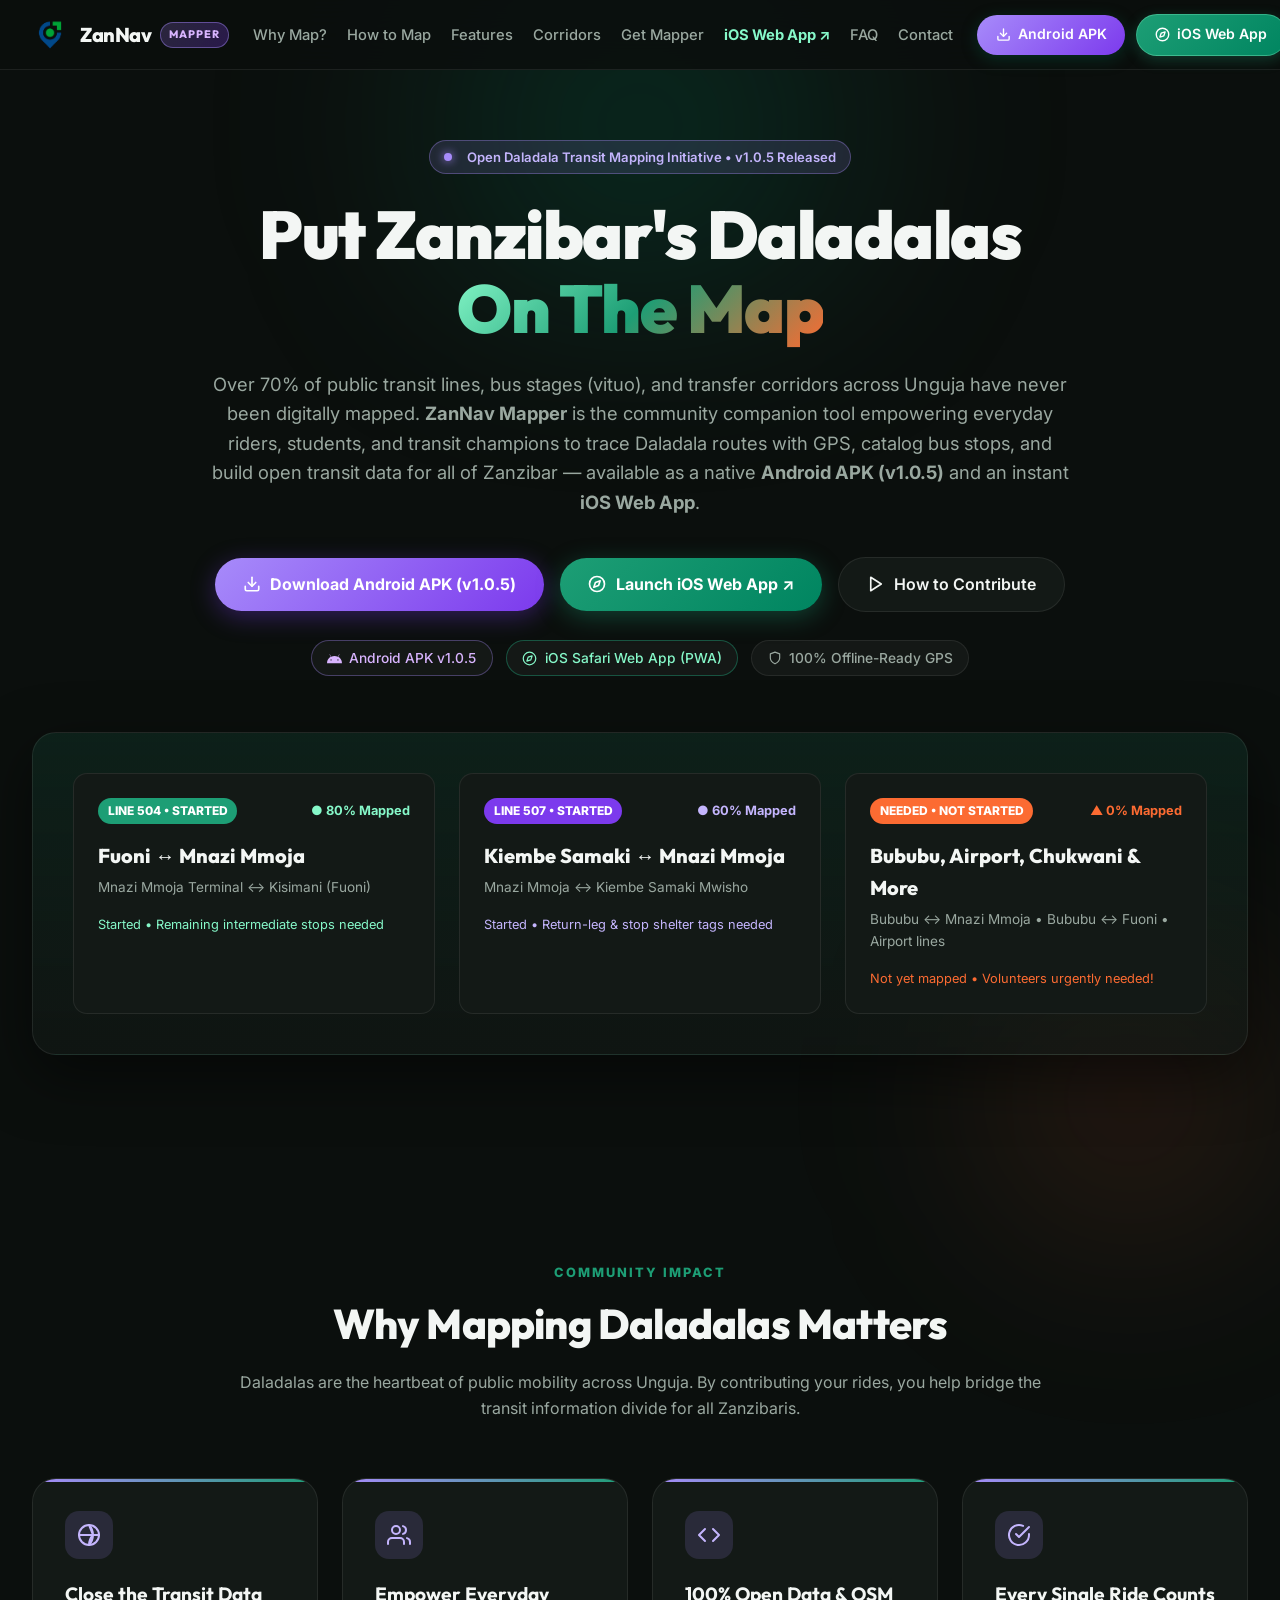
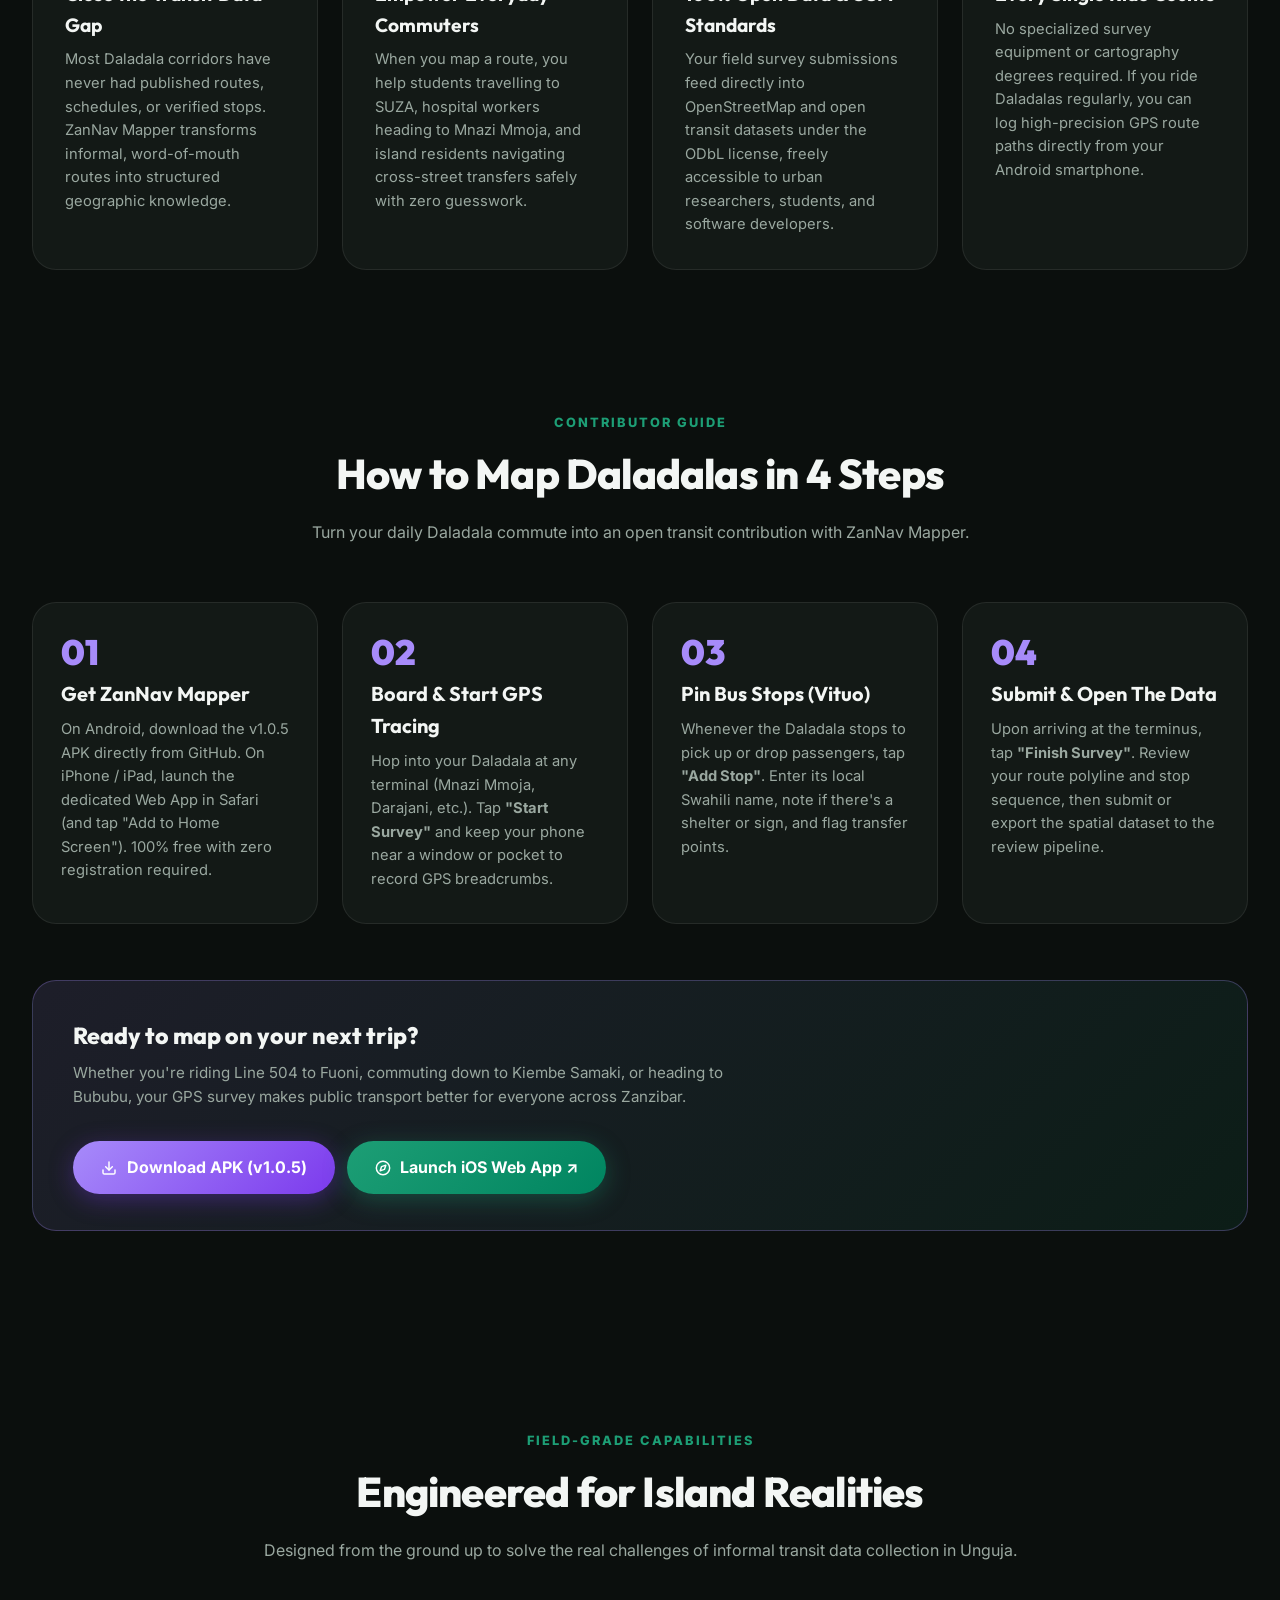
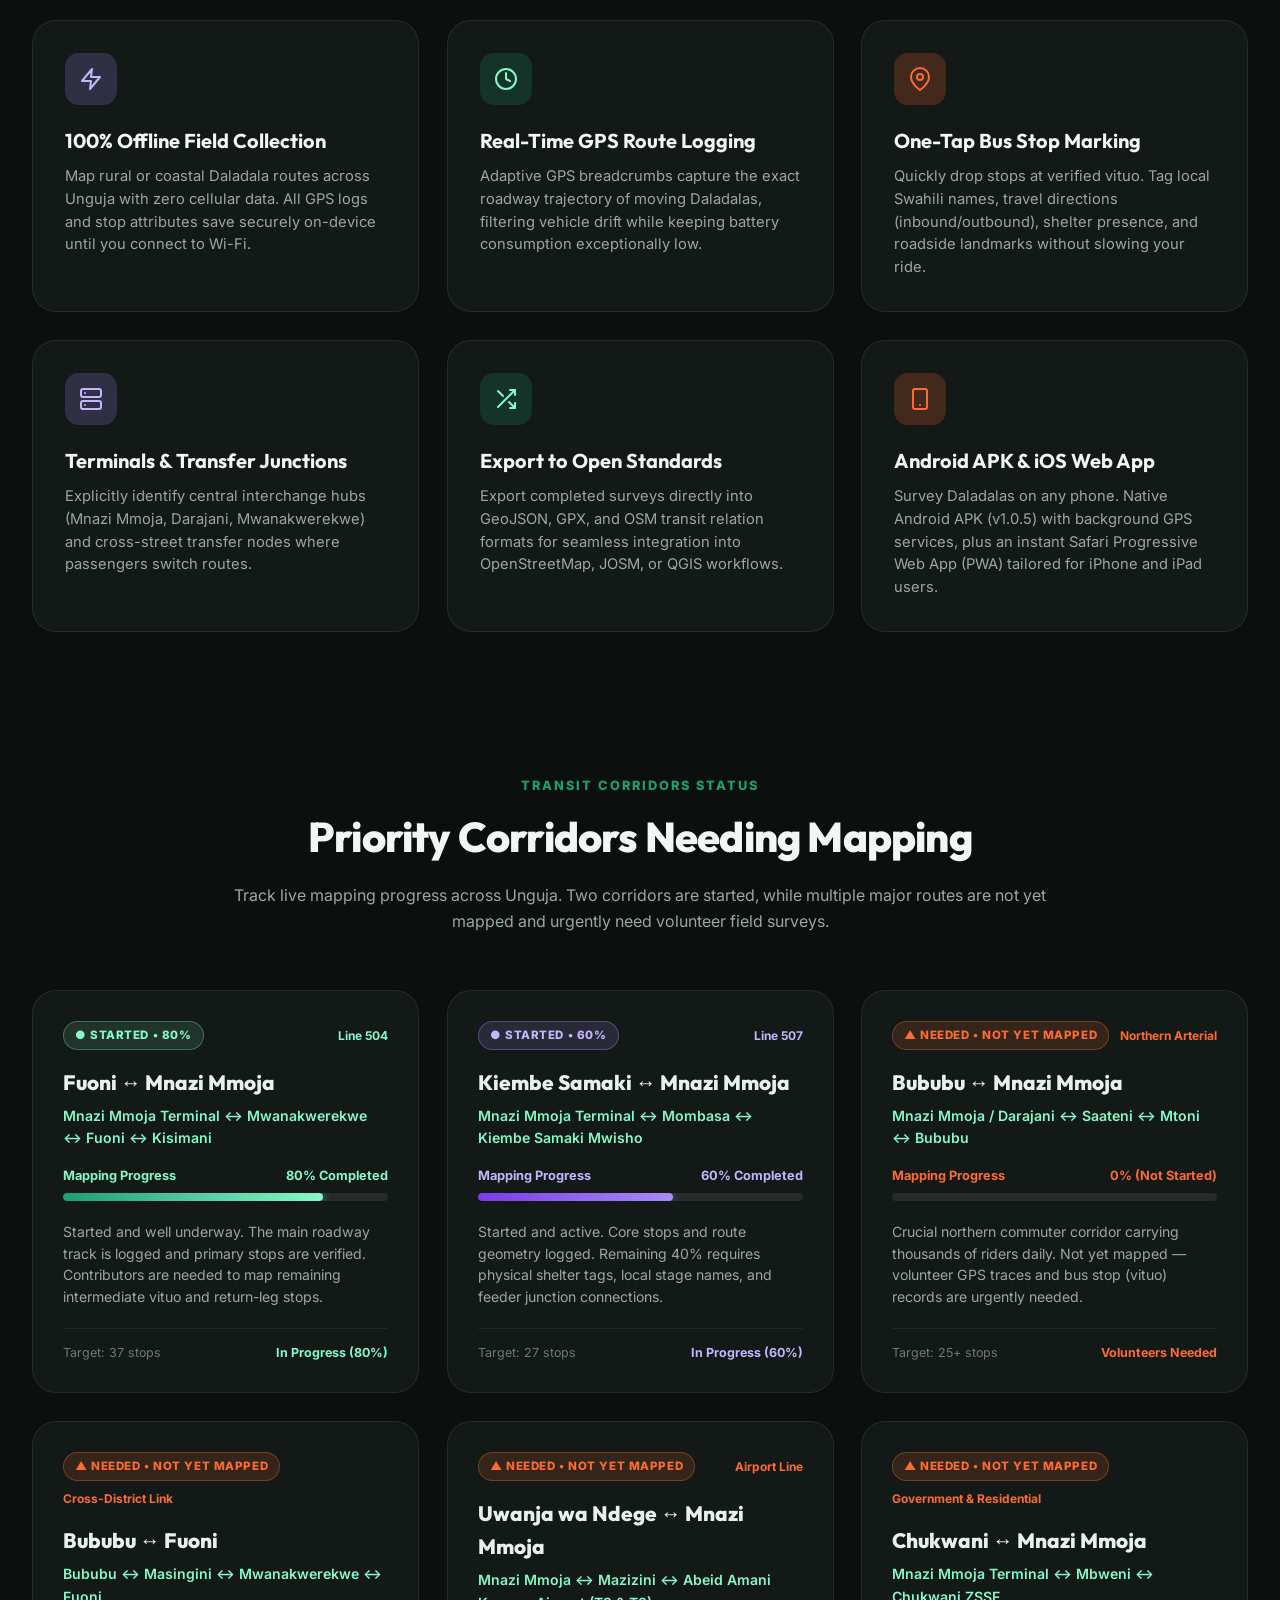
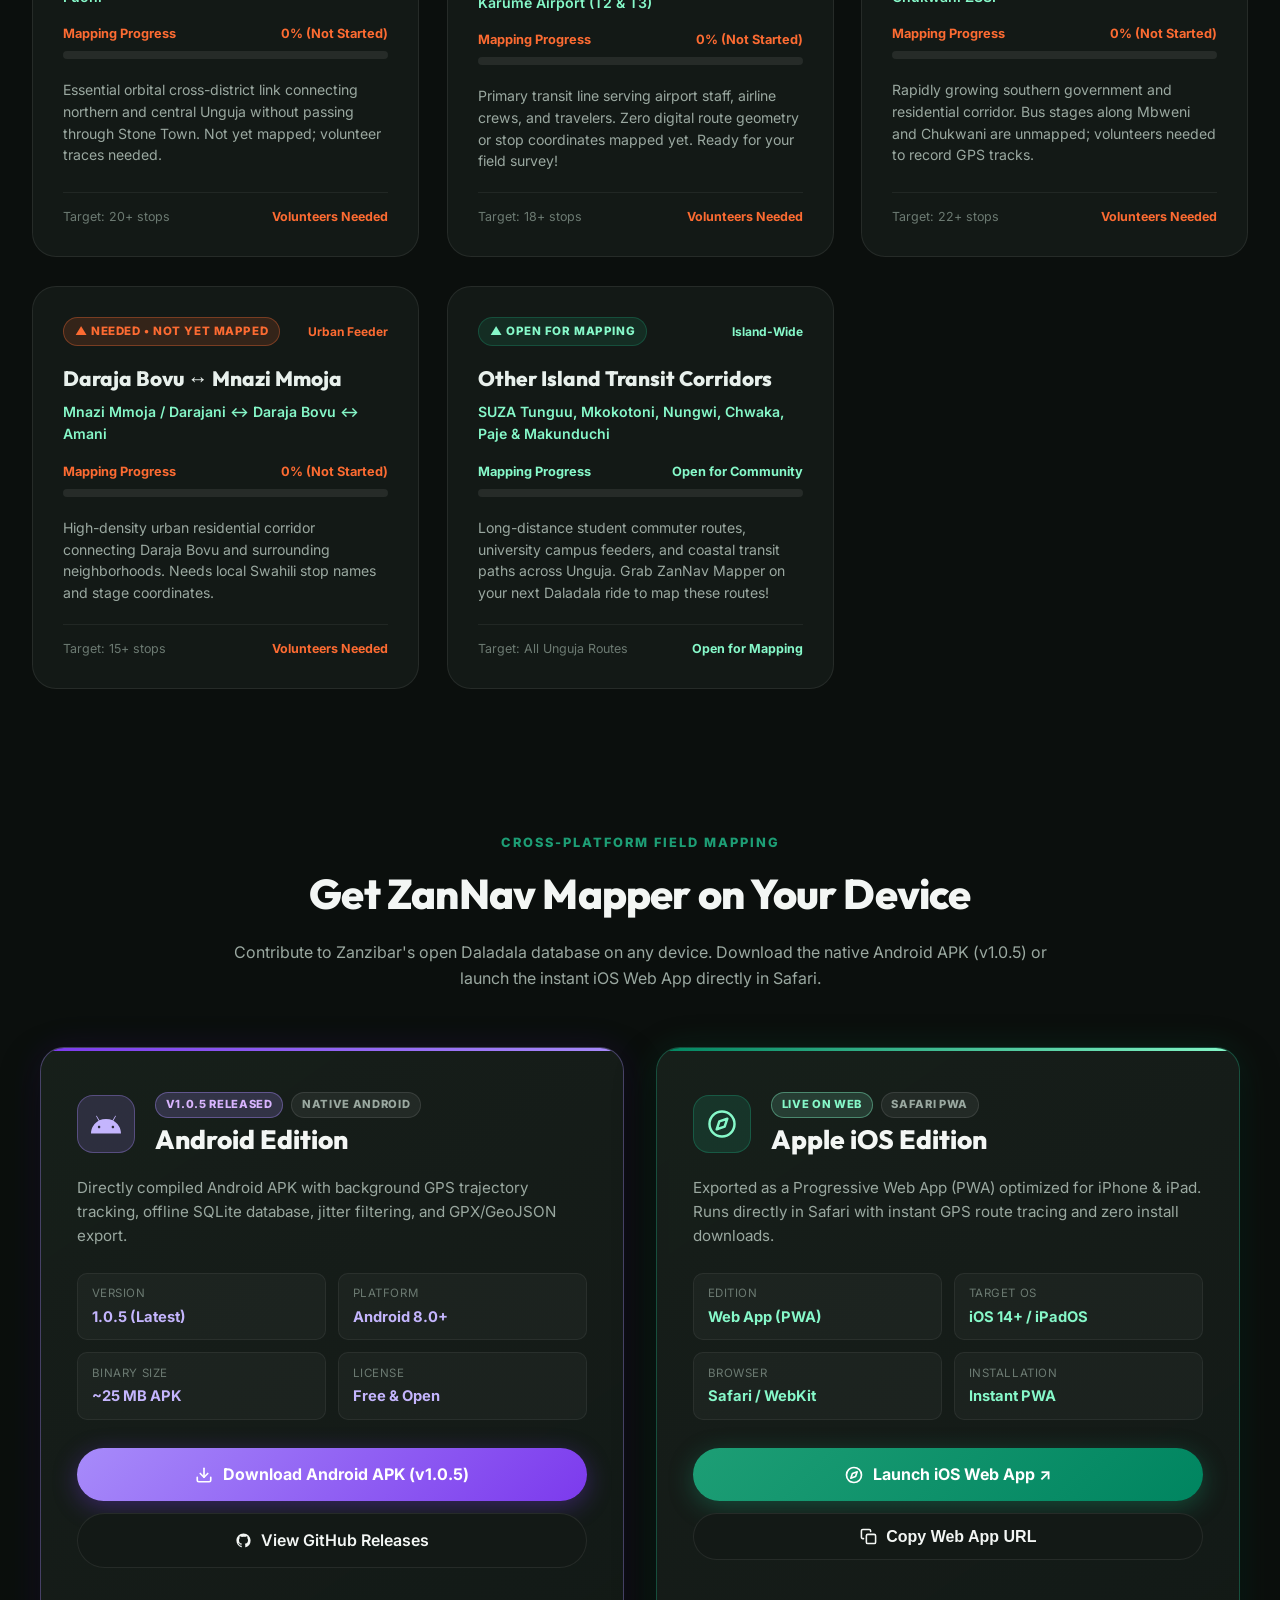
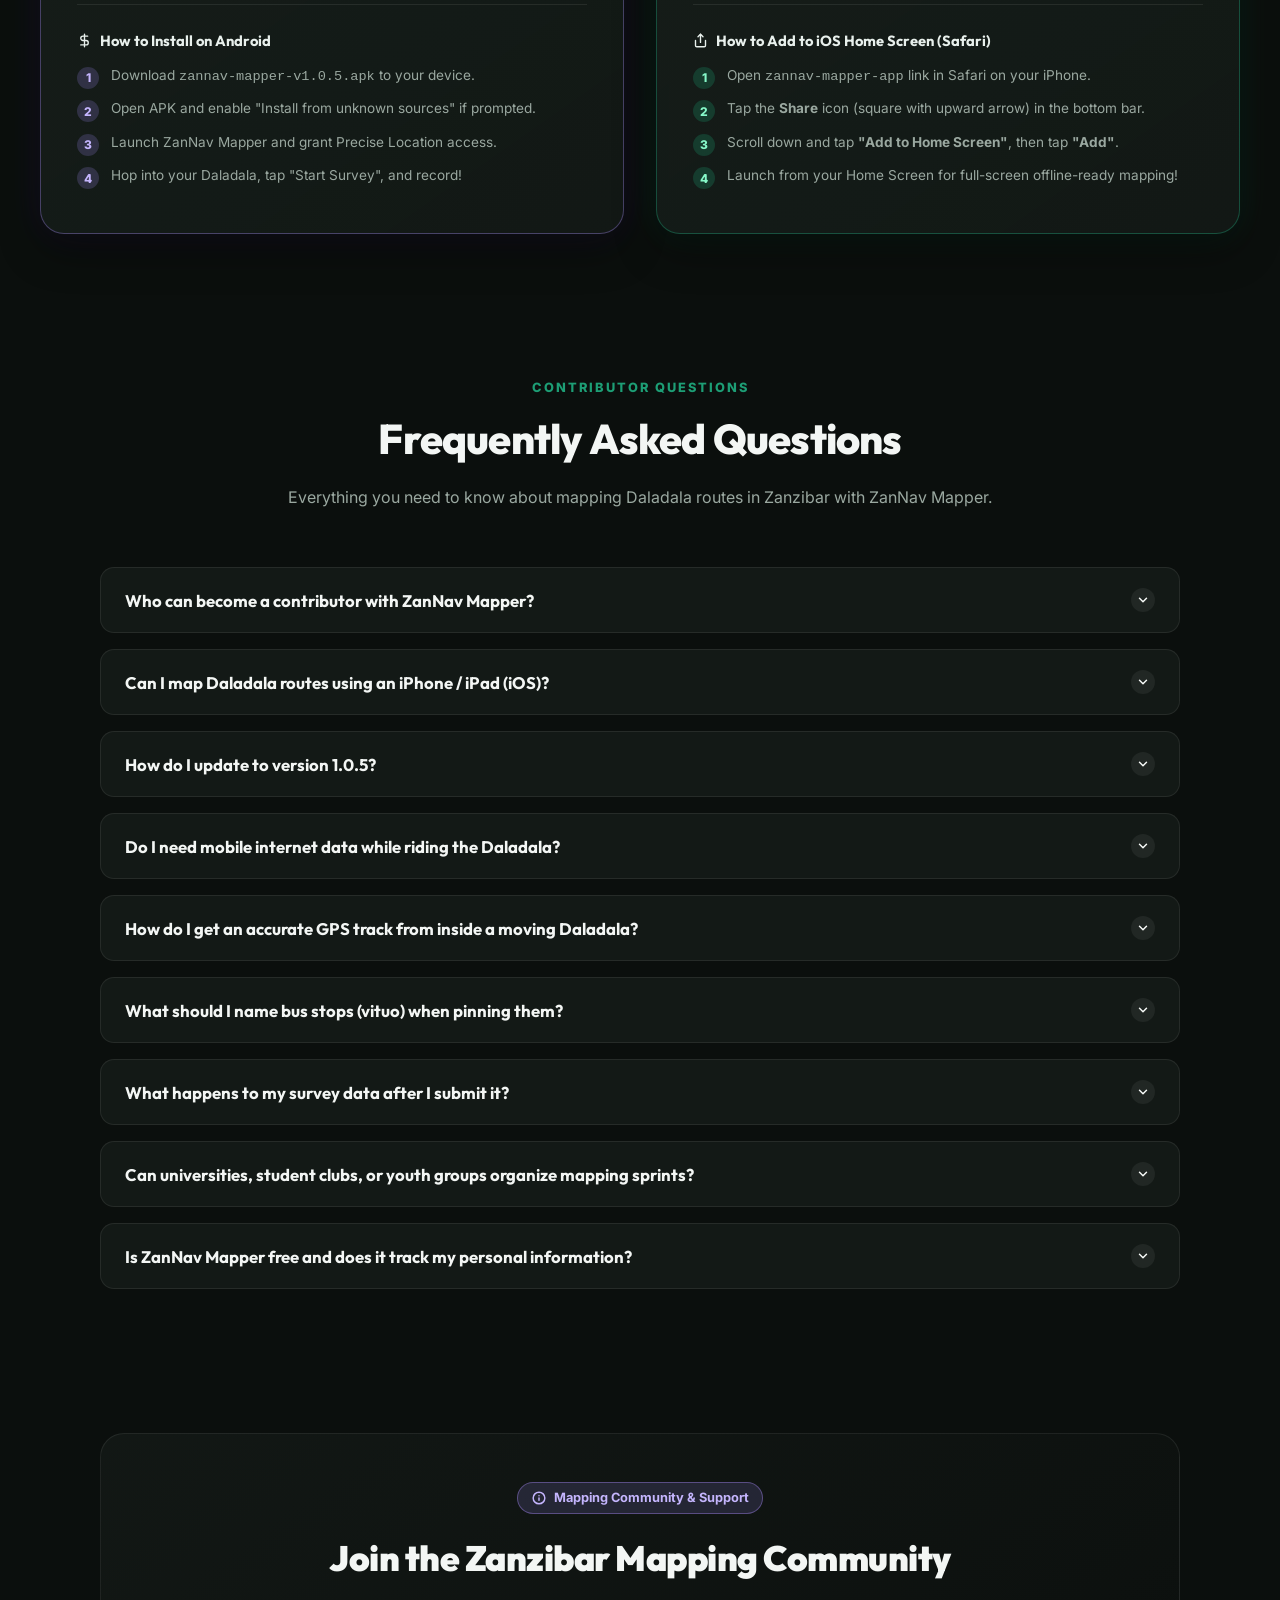
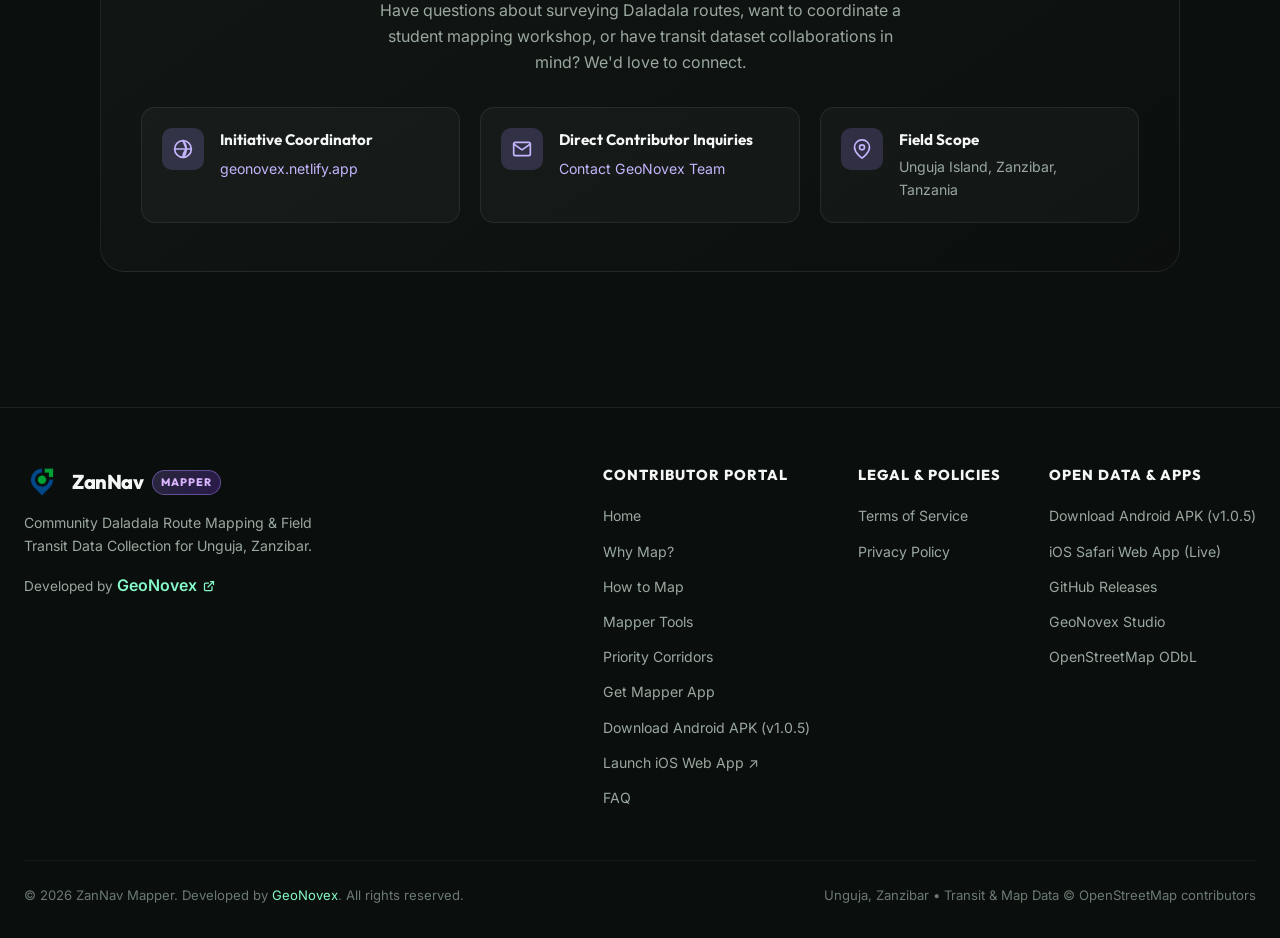
==== commit f445c4d5: "Add files via upload" ====
--- a/index.html
+++ b/index.html
@@ -8,7 +8,7 @@
 
   <!-- Search Engine & AI Agent Metadata -->
   <meta name="description"
-    content="Join the community mission to map every Daladala route, bus stop, and transfer hub across Unguja, Zanzibar. Download ZanNav Mapper APK (v1.0.4) for Android or launch the iOS Web App to record GPS tracks, pin verified bus stages (vituo), and build Zanzibar's first open transit database. Developed by GeoNovex.">
+    content="Join the community mission to map every Daladala route, bus stop, and transfer hub across Unguja, Zanzibar. Download ZanNav Mapper APK (v1.0.5) for Android or launch the iOS Web App to record GPS tracks, pin verified bus stages (vituo), and build Zanzibar's first open transit database. Developed by GeoNovex.">
   <meta name="keywords"
     content="ZanNav Mapper, Daladala mapping Zanzibar, Zanzibar transit data, contribute Daladala routes, map bus stops Unguja, OpenStreetMap Zanzibar, transit field data collection, GeoNovex, Stone Town daladala, Fuoni daladala, Kiembe Samaki transit map, public transport mapping Tanzania, iOS transit mapping">
   <meta name="author" content="GeoNovex (https://geonovex.netlify.app/)">
@@ -20,7 +20,7 @@
   <meta property="og:site_name" content="ZanNav Mapper">
   <meta property="og:title" content="ZanNav Mapper — Help Map Zanzibar's Daladala Transit Network">
   <meta property="og:description"
-    content="Field transit data collection for Unguja, Zanzibar. Trace Daladala routes with GPS, drop bus stop pins (vituo), and build open transit data for Zanzibar. Download Android APK v1.0.4 or launch the iOS Web App.">
+    content="Field transit data collection for Unguja, Zanzibar. Trace Daladala routes with GPS, drop bus stop pins (vituo), and build open transit data for Zanzibar. Download Android APK v1.0.5 or launch the iOS Web App.">
   <meta property="og:url" content="https://yudharssiif.github.io/zannav-app/">
   <meta property="og:locale" content="en_US">
   <meta property="og:image" content="logo.png">
@@ -29,7 +29,7 @@
   <meta name="twitter:card" content="summary_large_image">
   <meta name="twitter:title" content="ZanNav Mapper — Map Daladala Routes in Zanzibar">
   <meta name="twitter:description"
-    content="Join the open transit data movement in Zanzibar. Download ZanNav Mapper APK v1.0.4 for Android or access the iOS Web App across Unguja.">
+    content="Join the open transit data movement in Zanzibar. Download ZanNav Mapper APK v1.0.5 for Android or access the iOS Web App across Unguja.">
   <meta name="twitter:image" content="logo.png">
 
   <!-- Favicon & PWA -->
@@ -60,9 +60,9 @@
           "price": "0",
           "priceCurrency": "TZS"
         },
-        "downloadUrl": "https://github.com/Yudharssiif/zannav-app/releases/latest/download/zannav-mapper-v1.0.4.apk",
+        "downloadUrl": "https://github.com/Yudharssiif/zannav-app/releases/latest/download/zannav-mapper-v1.0.5.apk",
         "installUrl": "https://yudharssiif.github.io/zannav-mapper-app/",
-        "softwareVersion": "1.0.4",
+        "softwareVersion": "1.0.5",
         "areaServed": {
           "@type": "AdministrativeArea",
           "name": "Unguja, Zanzibar, Tanzania"
@@ -73,7 +73,7 @@
           "url": "https://geonovex.netlify.app/"
         },
         "featureList": [
-          "Native Android APK v1.0.4 & iOS Safari Progressive Web App (PWA)",
+          "Native Android APK v1.0.5 & iOS Safari Progressive Web App (PWA)",
           "Real-time GPS Daladala route path tracing",
           "One-tap bus stop (kituo) and transfer stage pinning",
           "100% Offline field survey caching without cellular data",
@@ -731,7 +731,7 @@
       </ul>
       <div class="nav-actions">
         <!-- Direct GitHub download for Android -->
-        <a href="https://github.com/Yudharssiif/zannav-app/releases/latest/download/zannav-mapper-v1.0.4.apk"
+        <a href="https://github.com/Yudharssiif/zannav-app/releases/latest/download/zannav-mapper-v1.0.5.apk"
            target="_blank" rel="noopener noreferrer" class="nav-cta" style="background: linear-gradient(135deg, #a78bfa, #7c3aed);">
           <svg width="15" height="15" viewBox="0 0 24 24" fill="none" stroke="currentColor" stroke-width="2.2"
             stroke-linecap="round" stroke-linejoin="round">
@@ -766,17 +766,17 @@
   <section class="hero">
     <div class="badge mapper-badge reveal stagger-1">
       <span class="pulse-dot"></span>
-      Open Daladala Transit Mapping Initiative • v1.0.4 Released
+      Open Daladala Transit Mapping Initiative • v1.0.5 Released
     </div>
     <h1 class="reveal stagger-2">Put Zanzibar's Daladalas <br><span>On The Map</span></h1>
     <p class="hero-subtitle reveal stagger-3">
       Over 70% of public transit lines, bus stages (vituo), and transfer corridors across Unguja have never been digitally
       mapped. <strong>ZanNav Mapper</strong> is the community companion tool empowering everyday
-      riders, students, and transit champions to trace Daladala routes with GPS, catalog bus stops, and build open transit data for all of Zanzibar — available as a native <strong>Android APK (v1.0.4)</strong> and an instant <strong>iOS Web App</strong>.
+      riders, students, and transit champions to trace Daladala routes with GPS, catalog bus stops, and build open transit data for all of Zanzibar — available as a native <strong>Android APK (v1.0.5)</strong> and an instant <strong>iOS Web App</strong>.
     </p>
     <div class="hero-buttons reveal stagger-4">
       <!-- Direct GitHub Android APK download -->
-      <a href="https://github.com/Yudharssiif/zannav-app/releases/latest/download/zannav-mapper-v1.0.4.apk"
+      <a href="https://github.com/Yudharssiif/zannav-app/releases/latest/download/zannav-mapper-v1.0.5.apk"
         target="_blank" rel="noopener noreferrer" class="btn-primary purple" id="hero-download-btn">
         <svg width="18" height="18" viewBox="0 0 24 24" fill="none" stroke="currentColor" stroke-width="2.2"
           stroke-linecap="round" stroke-linejoin="round">
@@ -784,7 +784,7 @@
           <polyline points="7 10 12 15 17 10"></polyline>
           <line x1="12" y1="15" x2="12" y2="3"></line>
         </svg>
-        Download Android APK (v1.0.4)
+        Download Android APK (v1.0.5)
       </a>
       <!-- Launch iOS Web App -->
       <a href="https://yudharssiif.github.io/zannav-mapper-app/"
@@ -811,7 +811,7 @@
         <svg width="15" height="15" viewBox="0 0 24 24" fill="currentColor">
           <path d="M17.523 15.3414c-.5511 0-.9993-.4486-.9993-.9997s.4482-.9993.9993-.9993c.551 0 .9993.4482.9993.9993.0001.5511-.4483.9997-.9993.9997m-11.046 0c-.5511 0-.9993-.4486-.9993-.9997s.4482-.9993.9993-.9993c.5511 0 .9993.4482.9993.9993 0 .5511-.4482.9997-.9993.9997m11.4045-6.02l1.996-3.456c.089-.154.037-.352-.117-.441-.154-.089-.352-.037-.441.117l-2.023 3.504C15.681 8.358 13.899 8 12 8s-3.681.358-5.292 1.045L4.685 5.541c-.089-.154-.287-.206-.441-.117-.154.089-.206.287-.117.441l1.996 3.456C2.697 11.238 0 15.006 0 19.5h24c0-4.494-2.697-8.262-6.118-10.179"/>
         </svg>
-        Android APK v1.0.4
+        Android APK v1.0.5
       </span>
       <span class="hero-platform-pill ios-pill">
         <svg width="15" height="15" viewBox="0 0 24 24" fill="none" stroke="currentColor" stroke-width="2" stroke-linecap="round" stroke-linejoin="round">
@@ -942,7 +942,7 @@
       <div class="step-card reveal stagger-1">
         <div class="step-num" style="color: #a78bfa;">01</div>
         <h3 class="step-title">Get ZanNav Mapper</h3>
-        <p class="step-desc">On Android, download the v1.0.4 APK directly from GitHub. On iPhone / iPad, launch the dedicated Web App in Safari (and tap "Add to Home Screen"). 100% free with zero registration required.</p>
+        <p class="step-desc">On Android, download the v1.0.5 APK directly from GitHub. On iPhone / iPad, launch the dedicated Web App in Safari (and tap "Add to Home Screen"). 100% free with zero registration required.</p>
       </div>
 
       <div class="step-card reveal stagger-2">
@@ -971,14 +971,14 @@
       </div>
       <div style="display: flex; gap: 0.75rem; flex-wrap: wrap;">
         <!-- Direct GitHub download -->
-        <a href="https://github.com/Yudharssiif/zannav-app/releases/latest/download/zannav-mapper-v1.0.4.apk"
+        <a href="https://github.com/Yudharssiif/zannav-app/releases/latest/download/zannav-mapper-v1.0.5.apk"
            target="_blank" rel="noopener noreferrer" class="btn-primary purple">
           <svg width="16" height="16" viewBox="0 0 24 24" fill="none" stroke="currentColor" stroke-width="2.2" stroke-linecap="round" stroke-linejoin="round">
             <path d="M21 15v4a2 2 0 0 1-2 2H5a2 2 0 0 1-2-2v-4"></path>
             <polyline points="7 10 12 15 17 10"></polyline>
             <line x1="12" y1="15" x2="12" y2="3"></line>
           </svg>
-          Download APK (v1.0.4)
+          Download APK (v1.0.5)
         </a>
         <!-- Launch iOS Web App -->
         <a href="https://yudharssiif.github.io/zannav-mapper-app/"
@@ -1069,7 +1069,7 @@
           </svg>
         </div>
         <h3 class="feature-title">Android APK &amp; iOS Web App</h3>
-        <p class="feature-desc">Survey Daladalas on any phone. Native Android APK (v1.0.4) with background GPS services, plus an instant Safari Progressive Web App (PWA) tailored for iPhone and iPad users.</p>
+        <p class="feature-desc">Survey Daladalas on any phone. Native Android APK (v1.0.5) with background GPS services, plus an instant Safari Progressive Web App (PWA) tailored for iPhone and iPad users.</p>
       </div>
     </div>
   </section>
@@ -1330,7 +1330,7 @@
     <div class="section-header reveal">
       <div class="section-tag">Cross-Platform Field Mapping</div>
       <h2 class="section-title">Get ZanNav Mapper on Your Device</h2>
-      <p class="section-desc">Contribute to Zanzibar's open Daladala database on any device. Download the native Android APK (v1.0.4) or launch the instant iOS Web App directly in Safari.</p>
+      <p class="section-desc">Contribute to Zanzibar's open Daladala database on any device. Download the native Android APK (v1.0.5) or launch the instant iOS Web App directly in Safari.</p>
     </div>
 
     <div class="platforms-grid">
@@ -1345,7 +1345,7 @@
             </div>
             <div>
               <div class="platform-badge-group">
-                <span class="platform-badge purple">v1.0.4 Released</span>
+                <span class="platform-badge purple">v1.0.5 Released</span>
                 <span class="platform-badge subtle">Native Android</span>
               </div>
               <h3 class="platform-title">Android Edition</h3>
@@ -1359,7 +1359,7 @@
           <div class="platform-specs-grid">
             <div class="platform-spec-chip">
               <span>Version</span>
-              <strong>1.0.4 (Latest)</strong>
+              <strong>1.0.5 (Latest)</strong>
             </div>
             <div class="platform-spec-chip">
               <span>Platform</span>
@@ -1377,7 +1377,7 @@
 
           <div class="platform-actions">
             <!-- Direct GitHub download button -->
-            <a href="https://github.com/Yudharssiif/zannav-app/releases/latest/download/zannav-mapper-v1.0.4.apk"
+            <a href="https://github.com/Yudharssiif/zannav-app/releases/latest/download/zannav-mapper-v1.0.5.apk"
                target="_blank" rel="noopener noreferrer" class="btn-primary purple btn-full" id="main-mapper-apk-download">
               <svg width="18" height="18" viewBox="0 0 24 24" fill="none" stroke="currentColor" stroke-width="2.2"
                 stroke-linecap="round" stroke-linejoin="round">
@@ -1385,7 +1385,7 @@
                 <polyline points="7 10 12 15 17 10"></polyline>
                 <line x1="12" y1="15" x2="12" y2="3"></line>
               </svg>
-              Download Android APK (v1.0.4)
+              Download Android APK (v1.0.5)
             </a>
             <a href="https://github.com/Yudharssiif/zannav-app/releases" target="_blank" rel="noopener noreferrer" class="btn-secondary btn-full" id="github-mapper-release-page">
               <svg width="17" height="17" viewBox="0 0 24 24" fill="currentColor">
@@ -1405,7 +1405,7 @@
           <div class="guide-steps-list">
             <div class="guide-step-row">
               <span class="guide-step-idx">1</span>
-              <span>Download <code>zannav-mapper-v1.0.4.apk</code> to your device.</span>
+              <span>Download <code>zannav-mapper-v1.0.5.apk</code> to your device.</span>
             </div>
             <div class="guide-step-row">
               <span class="guide-step-idx">2</span>
@@ -1535,7 +1535,7 @@
           </div>
         </button>
         <div class="faq-answer">
-          Anyone! You do not need any background in mapping, GIS, or software engineering. If you commute on Daladalas across Unguja (whether as a student, daily worker, or resident) and have an Android smartphone (via APK v1.0.4) or an iPhone (via the iOS Safari Web App), you have everything needed to map public transit routes.
+          Anyone! You do not need any background in mapping, GIS, or software engineering. If you commute on Daladalas across Unguja (whether as a student, daily worker, or resident) and have an Android smartphone (via APK v1.0.5) or an iPhone (via the iOS Safari Web App), you have everything needed to map public transit routes.
         </div>
       </div>
 
@@ -1556,7 +1556,7 @@
 
       <div class="faq-item reveal stagger-3">
         <button class="faq-question">
-          <span>How do I update to version 1.0.4?</span>
+          <span>How do I update to version 1.0.5?</span>
           <div class="faq-icon">
             <svg width="14" height="14" viewBox="0 0 24 24" fill="none" stroke="currentColor" stroke-width="2.5"
               stroke-linecap="round" stroke-linejoin="round">
@@ -1565,7 +1565,7 @@
           </div>
         </button>
         <div class="faq-answer">
-          For Android users, download the latest <code>zannav-mapper-v1.0.4.apk</code> from GitHub and install it directly over your existing installation. Your local saved surveys and draft routes are fully preserved. For iOS users, simply open or refresh the Web App at <a href="https://yudharssiif.github.io/zannav-mapper-app/" target="_blank" rel="noopener noreferrer" style="color: #86f8c9;">https://yudharssiif.github.io/zannav-mapper-app/</a> in Safari to automatically receive the newest update.
+          For Android users, download the latest <code>zannav-mapper-v1.0.5.apk</code> from GitHub and install it directly over your existing installation. Your local saved surveys and draft routes are fully preserved. For iOS users, simply open or refresh the Web App at <a href="https://yudharssiif.github.io/zannav-mapper-app/" target="_blank" rel="noopener noreferrer" style="color: #86f8c9;">https://yudharssiif.github.io/zannav-mapper-app/</a> in Safari to automatically receive the newest update.
         </div>
       </div>
 
@@ -1767,7 +1767,7 @@
             <li><a href="#features">Mapper Tools</a></li>
             <li><a href="#corridors">Priority Corridors</a></li>
             <li><a href="#download">Get Mapper App</a></li>
-            <li><a href="https://github.com/Yudharssiif/zannav-app/releases/latest/download/zannav-mapper-v1.0.4.apk" target="_blank" rel="noopener noreferrer">Download Android APK (v1.0.4)</a></li>
+            <li><a href="https://github.com/Yudharssiif/zannav-app/releases/latest/download/zannav-mapper-v1.0.5.apk" target="_blank" rel="noopener noreferrer">Download Android APK (v1.0.5)</a></li>
             <li><a href="https://yudharssiif.github.io/zannav-mapper-app/" target="_blank" rel="noopener noreferrer">Launch iOS Web App ↗</a></li>
             <li><a href="#faq">FAQ</a></li>
           </ul>
@@ -1784,7 +1784,7 @@
         <div class="footer-column">
           <h4>Open Data &amp; Apps</h4>
           <ul>
-            <li><a href="https://github.com/Yudharssiif/zannav-app/releases/latest/download/zannav-mapper-v1.0.4.apk" target="_blank" rel="noopener noreferrer">Download Android APK (v1.0.4)</a></li>
+            <li><a href="https://github.com/Yudharssiif/zannav-app/releases/latest/download/zannav-mapper-v1.0.5.apk" target="_blank" rel="noopener noreferrer">Download Android APK (v1.0.5)</a></li>
             <li><a href="https://yudharssiif.github.io/zannav-mapper-app/" target="_blank" rel="noopener noreferrer">iOS Safari Web App (Live)</a></li>
             <li><a href="https://github.com/Yudharssiif/zannav-app/releases" target="_blank" rel="noopener noreferrer">GitHub Releases</a></li>
             <li><a href="https://geonovex.netlify.app/" target="_blank" rel="noopener noreferrer">GeoNovex Studio</a></li>
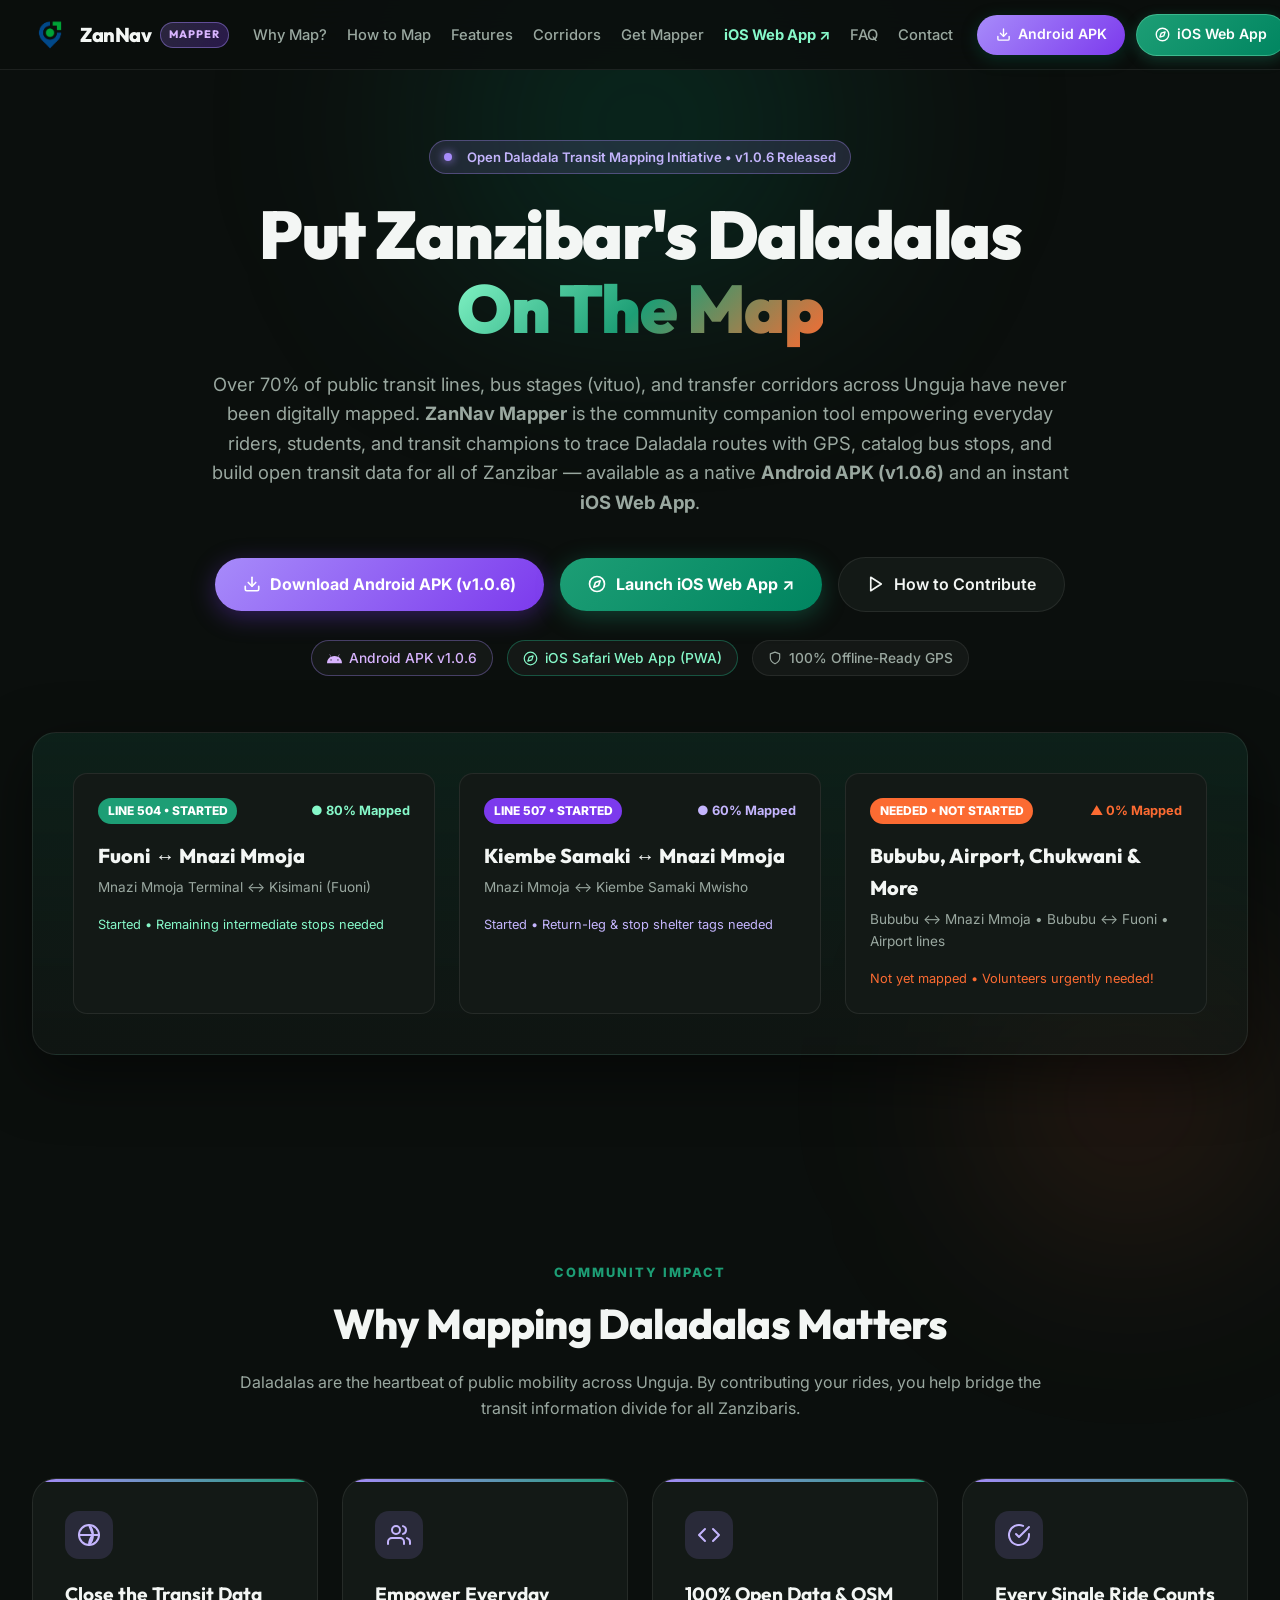
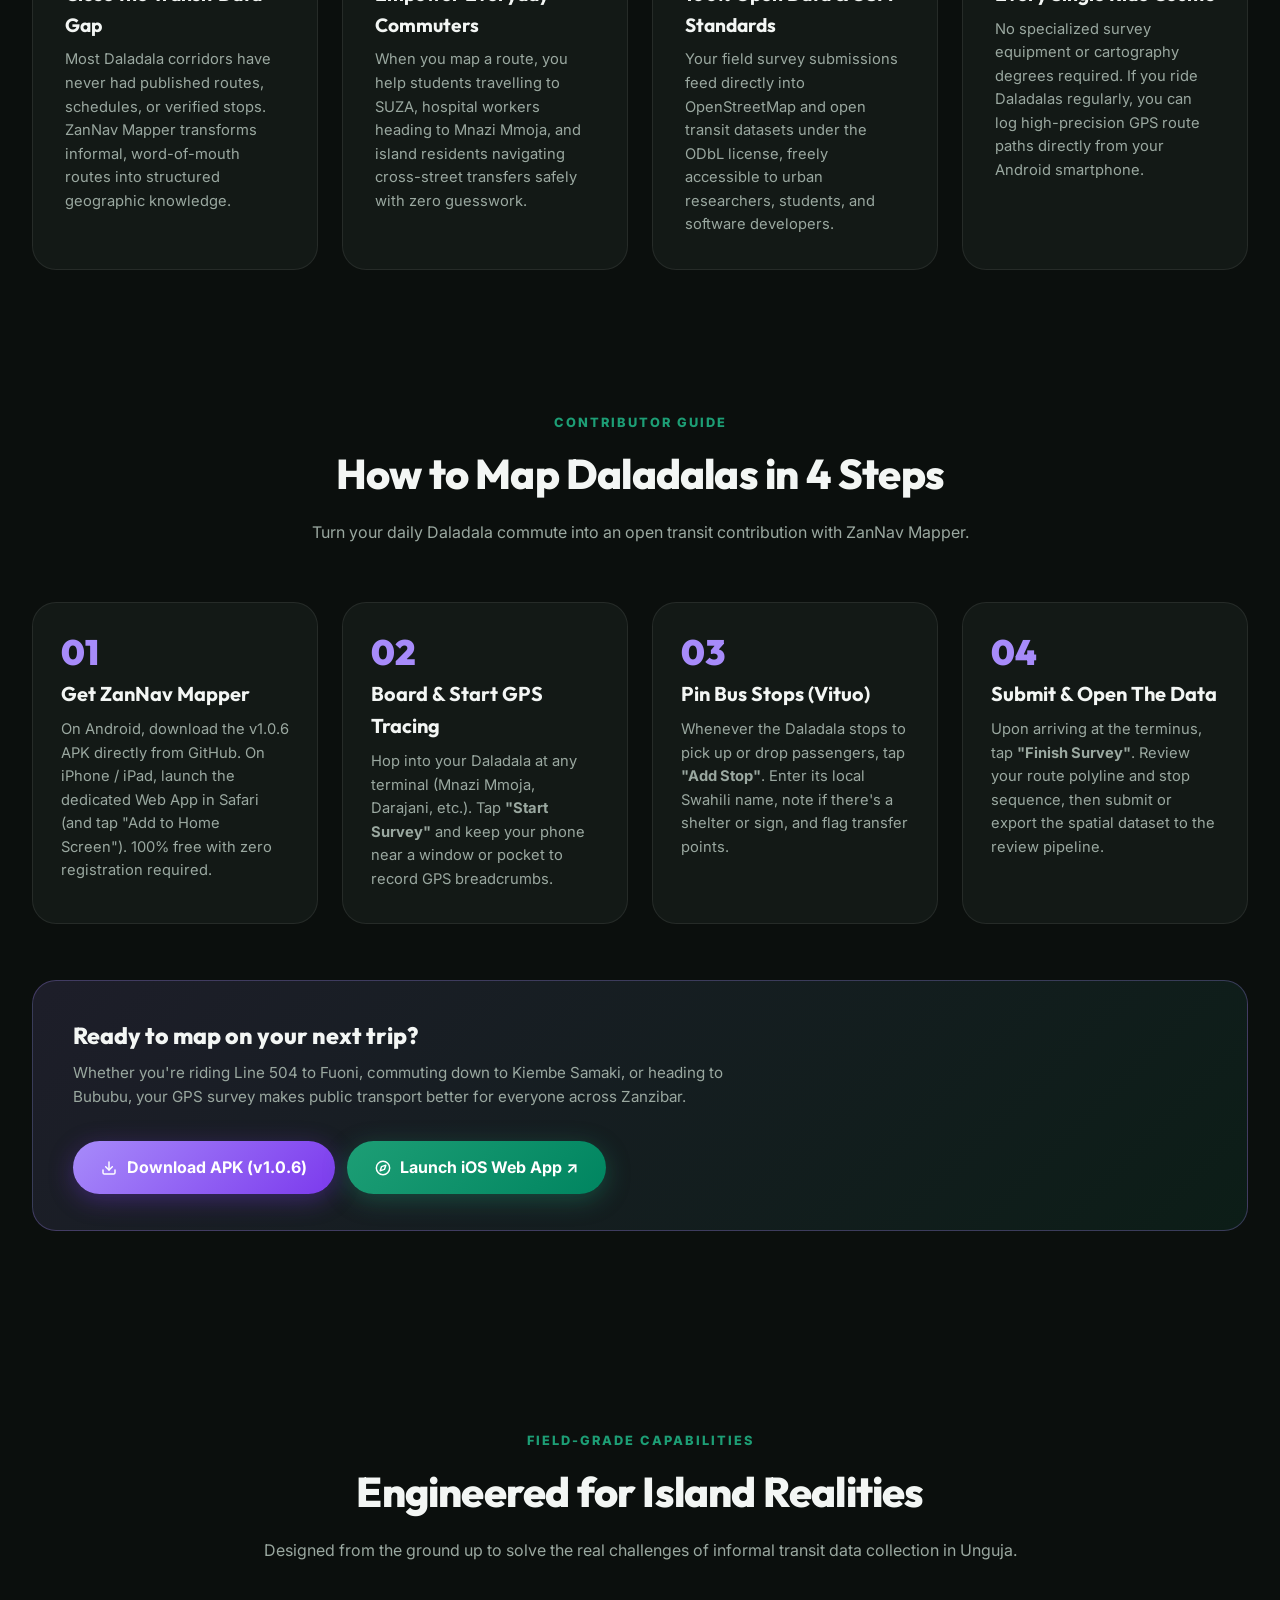
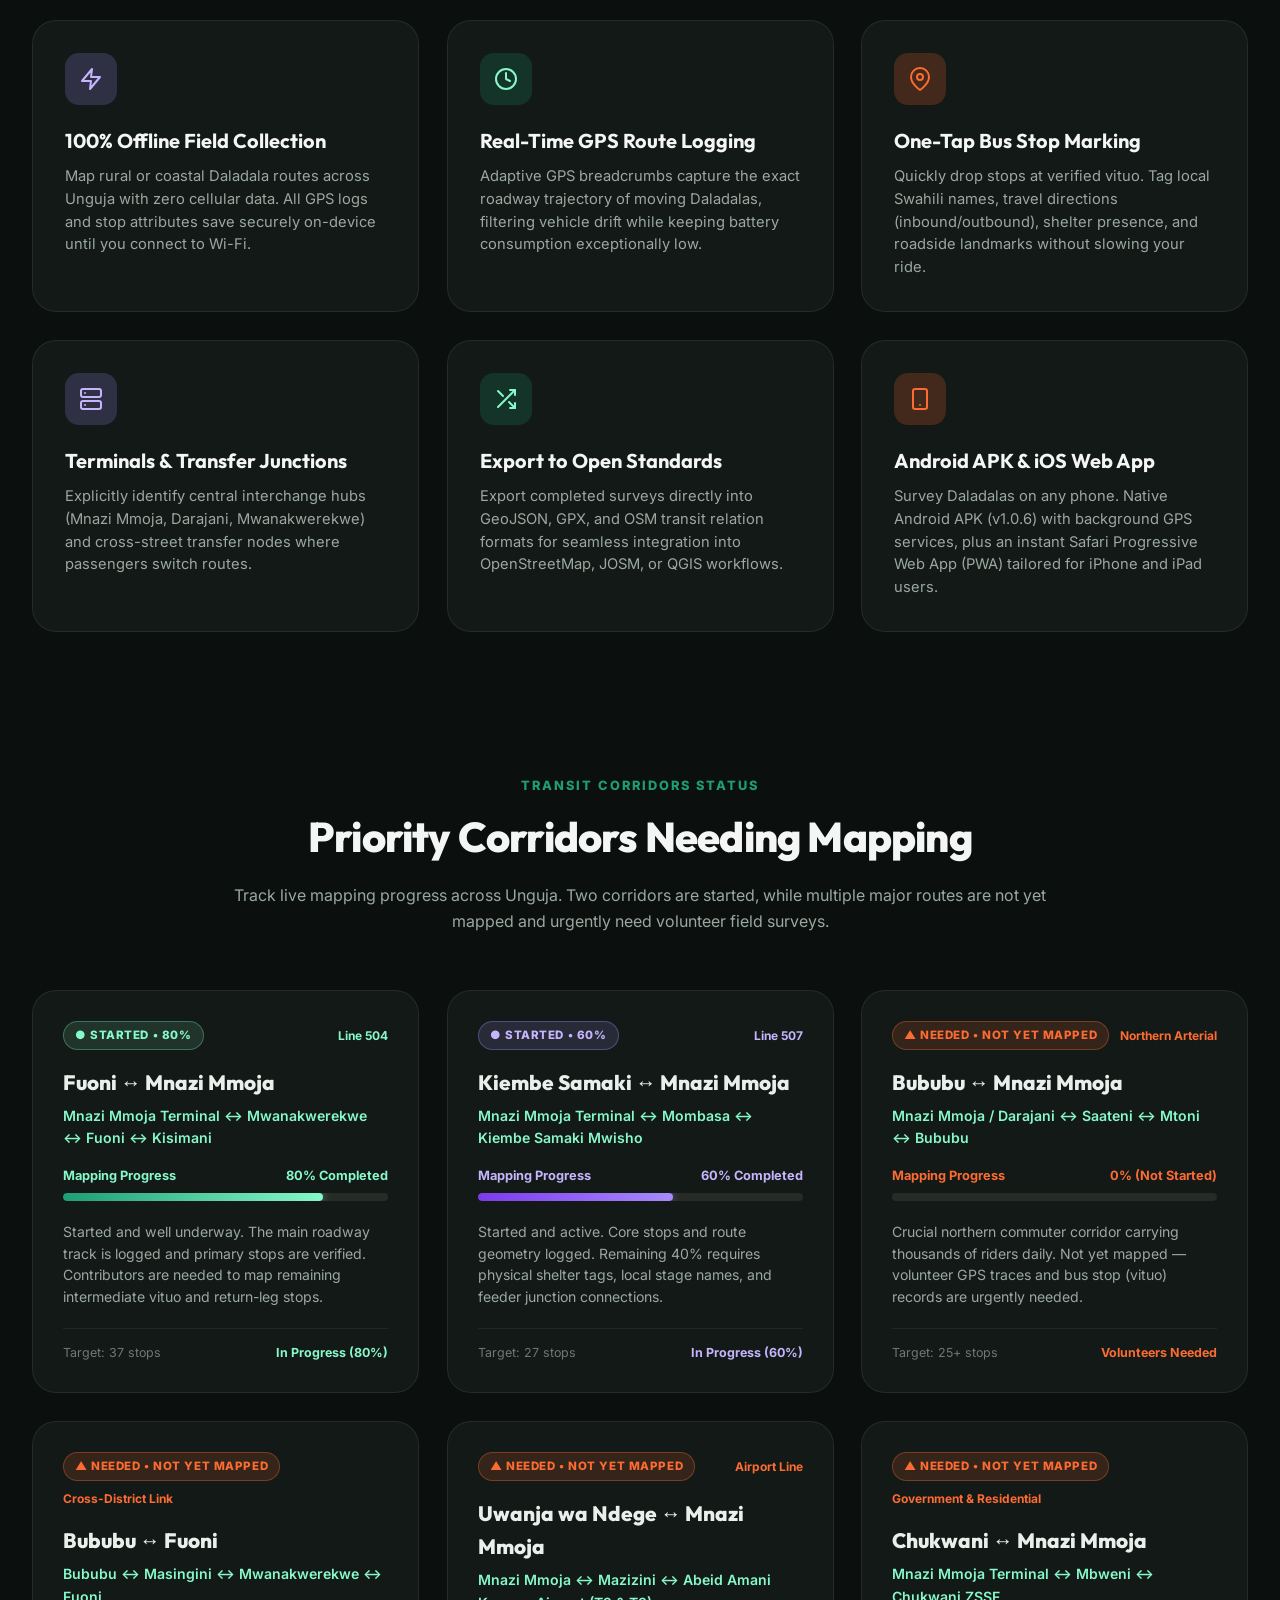
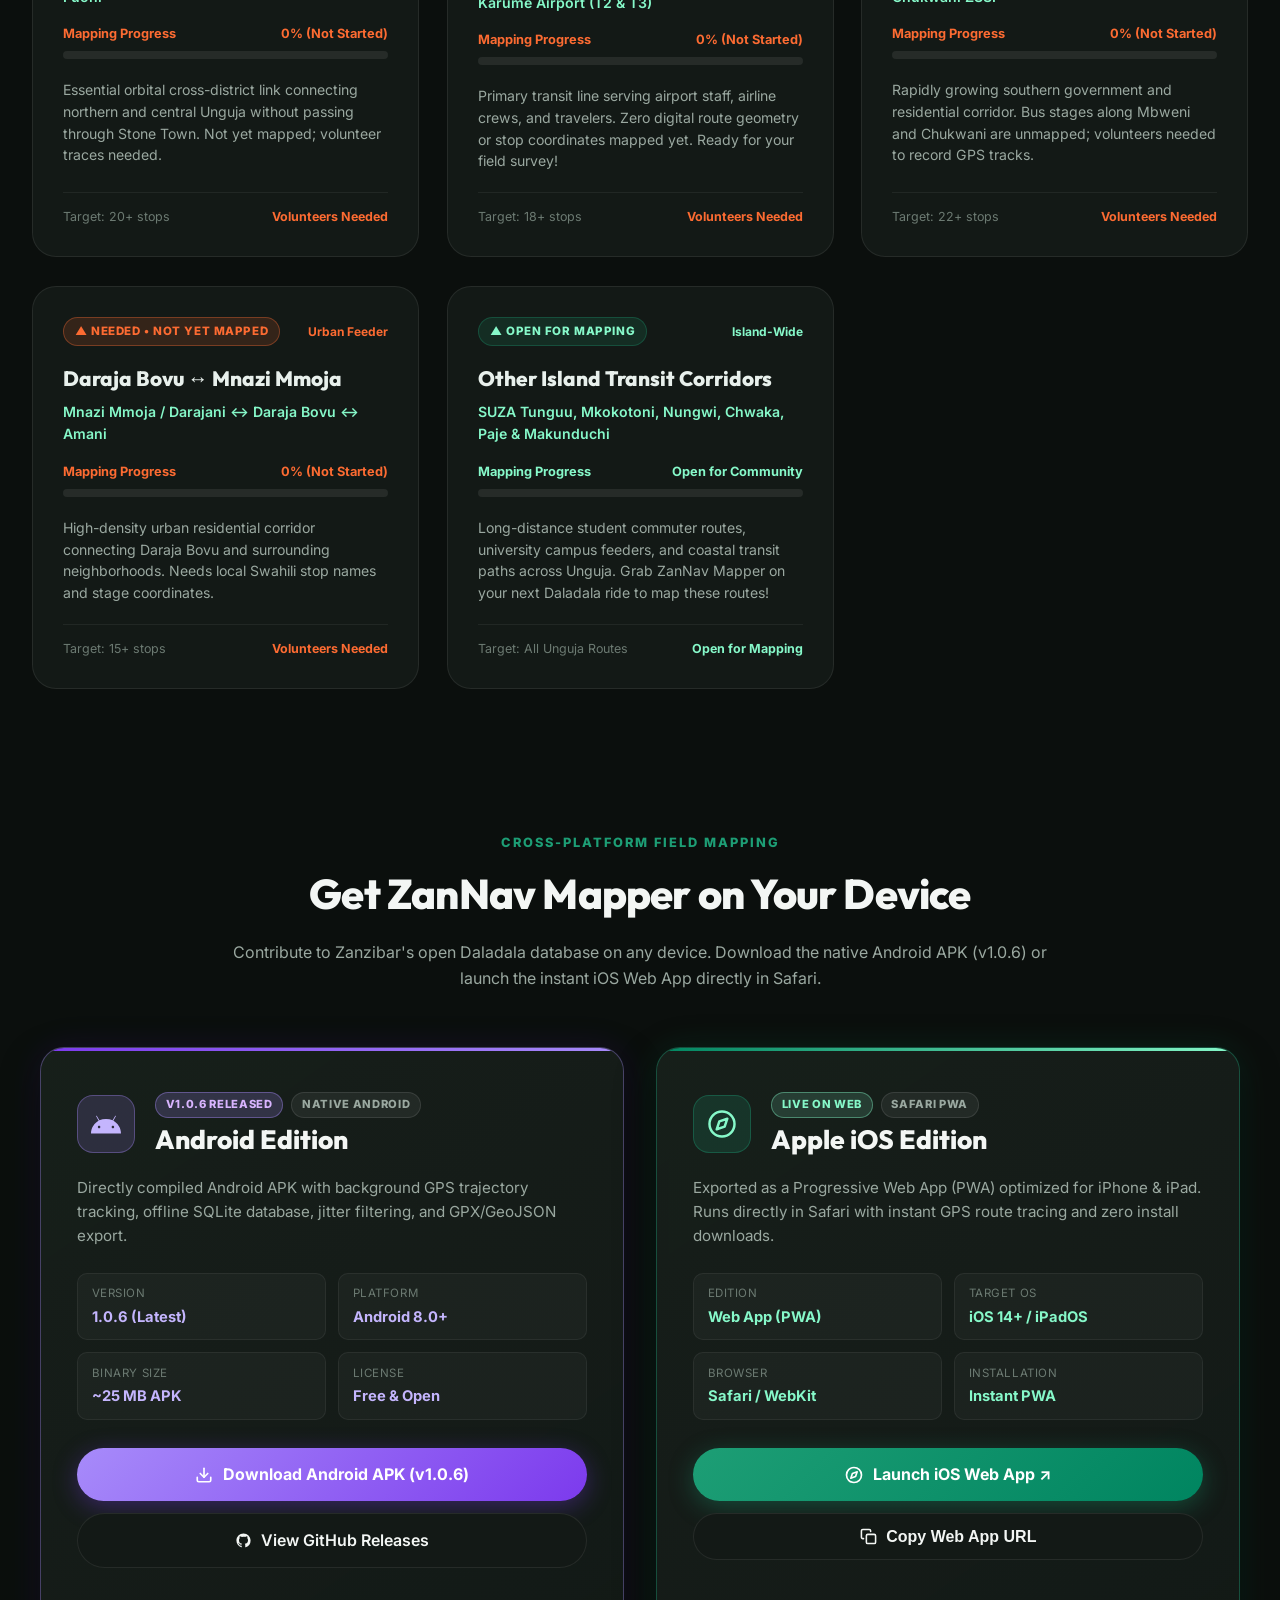
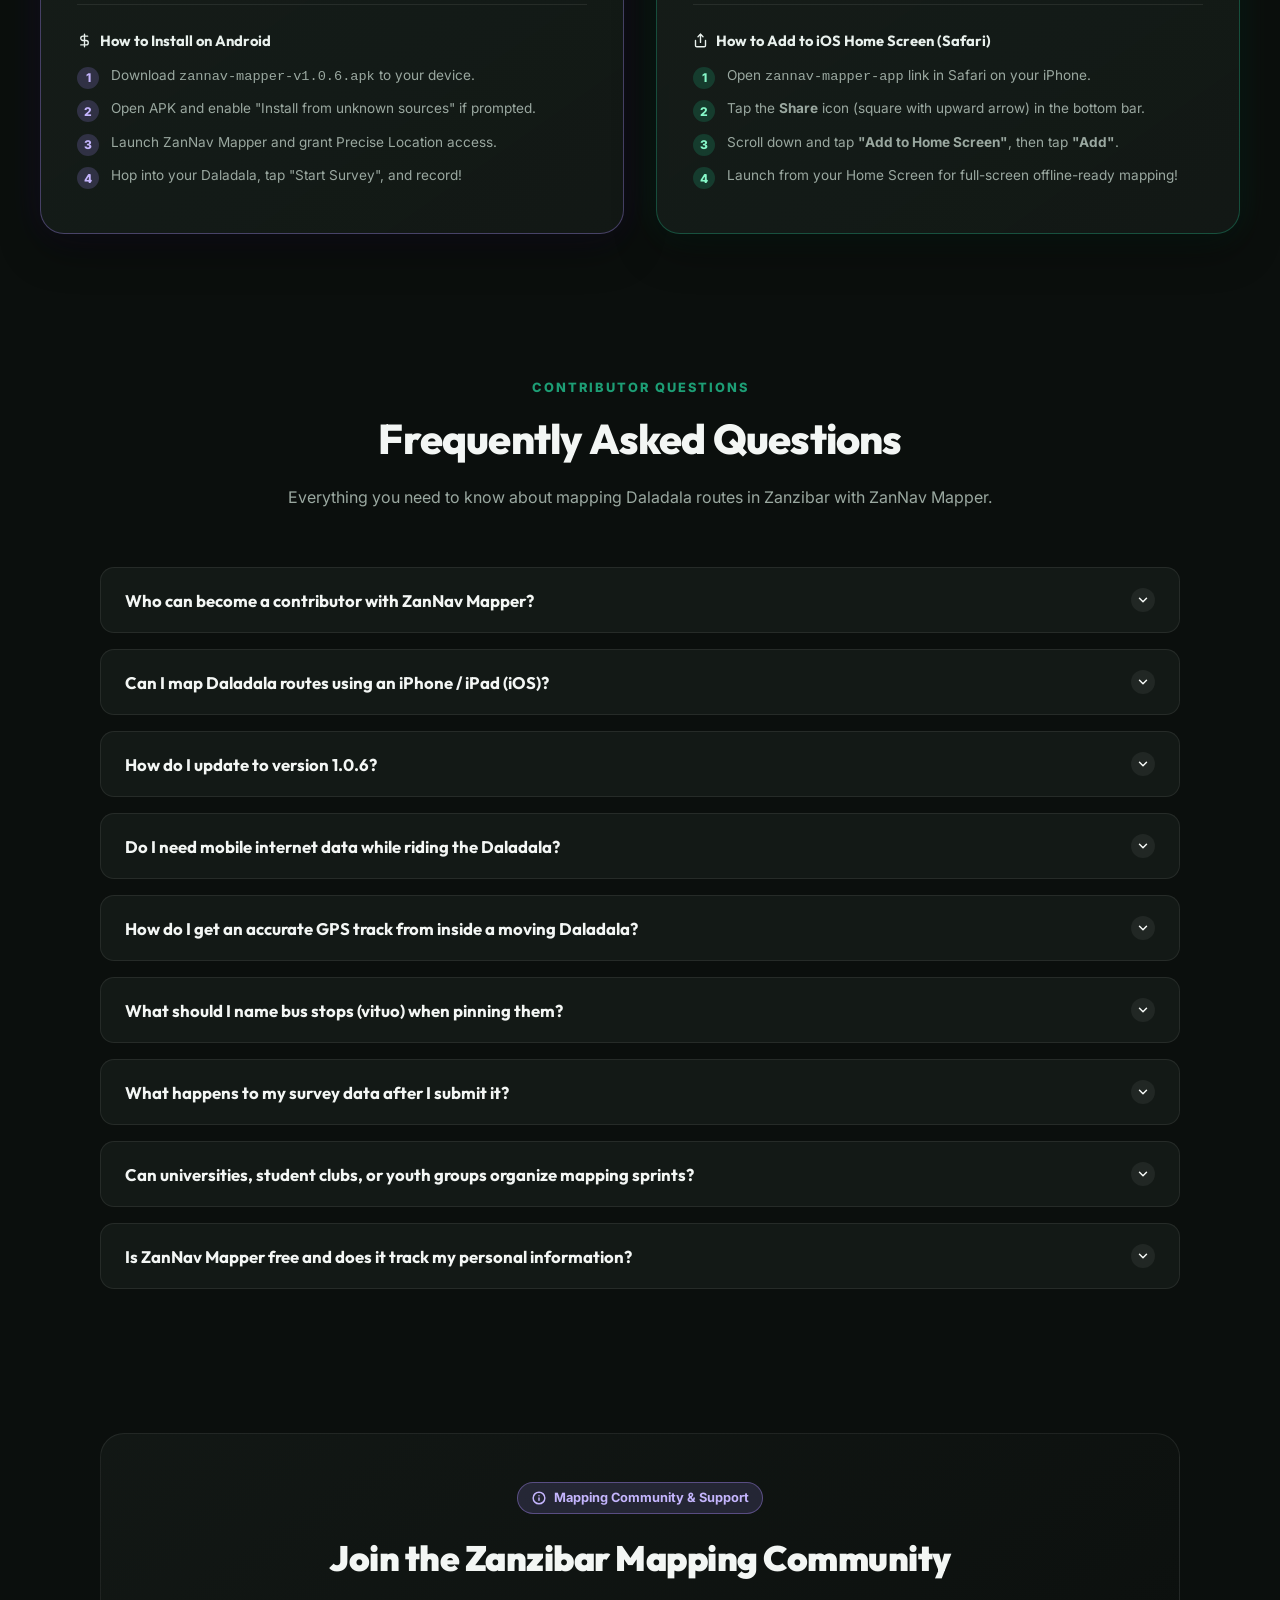
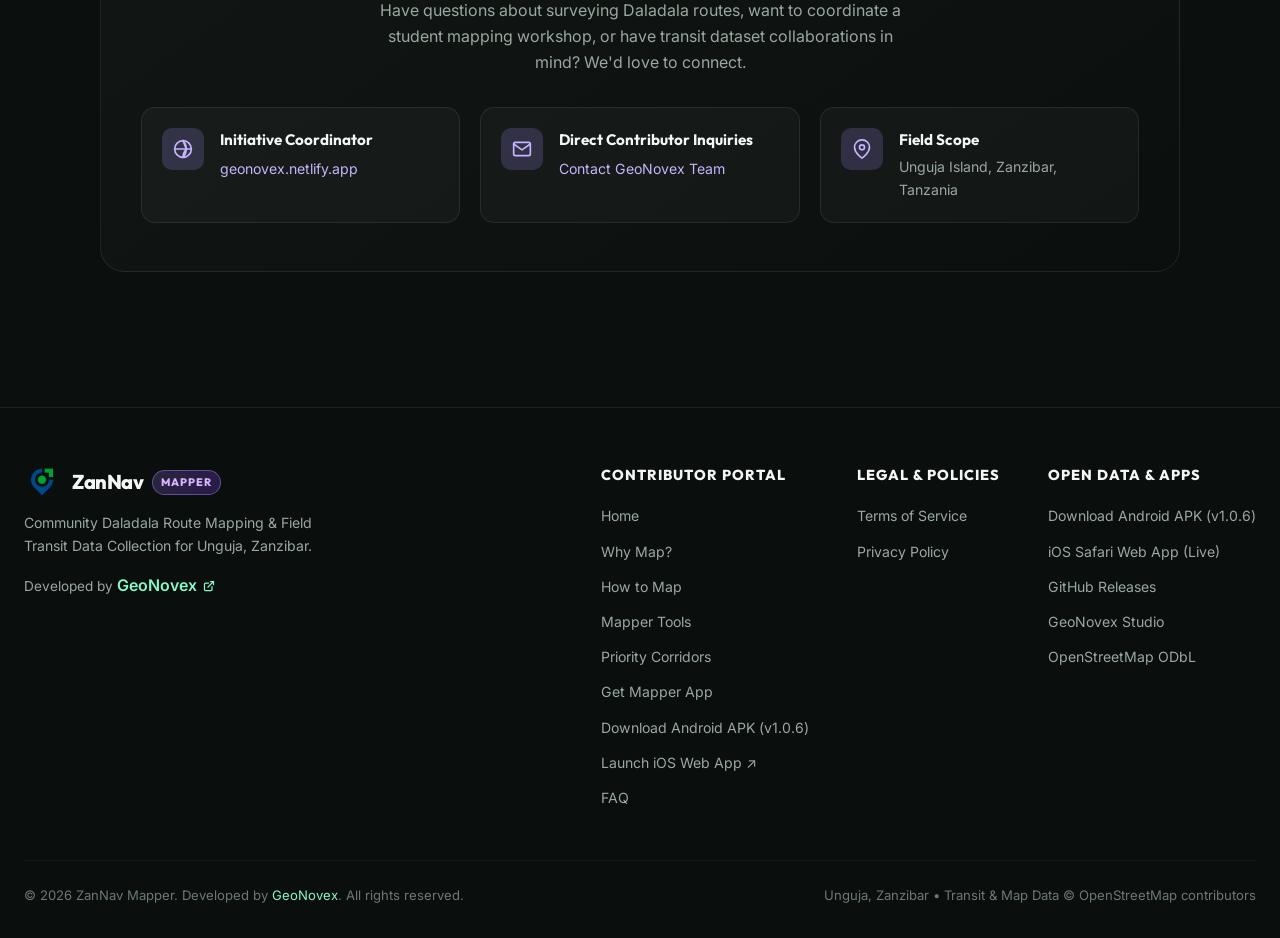
==== commit 83ec8096: "Add files via upload" ====
--- a/index.html
+++ b/index.html
@@ -4,11 +4,11 @@
 <head>
   <meta charset="UTF-8">
   <meta name="viewport" content="width=device-width, initial-scale=1.0">
-  <title>ZanNav Mapper — Daladala Route Mapping & Community Transit Data (Zanzibar)</title>
+  <title>ZanNav Mapper</title>
 
   <!-- Search Engine & AI Agent Metadata -->
   <meta name="description"
-    content="Join the community mission to map every Daladala route, bus stop, and transfer hub across Unguja, Zanzibar. Download ZanNav Mapper APK (v1.0.5) for Android or launch the iOS Web App to record GPS tracks, pin verified bus stages (vituo), and build Zanzibar's first open transit database. Developed by GeoNovex.">
+    content="Join the community mission to map every Daladala route, bus stop, and transfer hub across Unguja, Zanzibar. Download ZanNav Mapper APK (v1.0.6) for Android or launch the iOS Web App to record GPS tracks, pin verified bus stages (vituo), and build Zanzibar's first open transit database. Developed by GeoNovex.">
   <meta name="keywords"
     content="ZanNav Mapper, Daladala mapping Zanzibar, Zanzibar transit data, contribute Daladala routes, map bus stops Unguja, OpenStreetMap Zanzibar, transit field data collection, GeoNovex, Stone Town daladala, Fuoni daladala, Kiembe Samaki transit map, public transport mapping Tanzania, iOS transit mapping">
   <meta name="author" content="GeoNovex (https://geonovex.netlify.app/)">
@@ -20,7 +20,7 @@
   <meta property="og:site_name" content="ZanNav Mapper">
   <meta property="og:title" content="ZanNav Mapper — Help Map Zanzibar's Daladala Transit Network">
   <meta property="og:description"
-    content="Field transit data collection for Unguja, Zanzibar. Trace Daladala routes with GPS, drop bus stop pins (vituo), and build open transit data for Zanzibar. Download Android APK v1.0.5 or launch the iOS Web App.">
+    content="Field transit data collection for Unguja, Zanzibar. Trace Daladala routes with GPS, drop bus stop pins (vituo), and build open transit data for Zanzibar. Download Android APK v1.0.6 or launch the iOS Web App.">
   <meta property="og:url" content="https://yudharssiif.github.io/zannav-app/">
   <meta property="og:locale" content="en_US">
   <meta property="og:image" content="logo.png">
@@ -29,7 +29,7 @@
   <meta name="twitter:card" content="summary_large_image">
   <meta name="twitter:title" content="ZanNav Mapper — Map Daladala Routes in Zanzibar">
   <meta name="twitter:description"
-    content="Join the open transit data movement in Zanzibar. Download ZanNav Mapper APK v1.0.5 for Android or access the iOS Web App across Unguja.">
+    content="Join the open transit data movement in Zanzibar. Download ZanNav Mapper APK v1.0.6 for Android or access the iOS Web App across Unguja.">
   <meta name="twitter:image" content="logo.png">
 
   <!-- Favicon & PWA -->
@@ -60,9 +60,9 @@
           "price": "0",
           "priceCurrency": "TZS"
         },
-        "downloadUrl": "https://github.com/Yudharssiif/zannav-app/releases/latest/download/zannav-mapper-v1.0.5.apk",
+        "downloadUrl": "https://github.com/Yudharssiif/zannav-app/releases/latest/download/zannav-mapper-v1.0.6.apk",
         "installUrl": "https://yudharssiif.github.io/zannav-mapper-app/",
-        "softwareVersion": "1.0.5",
+        "softwareVersion": "1.0.6",
         "areaServed": {
           "@type": "AdministrativeArea",
           "name": "Unguja, Zanzibar, Tanzania"
@@ -73,7 +73,7 @@
           "url": "https://geonovex.netlify.app/"
         },
         "featureList": [
-          "Native Android APK v1.0.5 & iOS Safari Progressive Web App (PWA)",
+          "Native Android APK v1.0.6 & iOS Safari Progressive Web App (PWA)",
           "Real-time GPS Daladala route path tracing",
           "One-tap bus stop (kituo) and transfer stage pinning",
           "100% Offline field survey caching without cellular data",
@@ -103,21 +103,26 @@
     :root {
       --max-w: 1360px;
     }
+
     .hero {
       max-width: 1360px;
       padding: 4.5rem 2rem 3.5rem;
     }
+
     .hero-subtitle {
       max-width: 860px;
     }
+
     .mockup-container {
       max-width: 1280px;
       width: 100%;
     }
+
     .section {
       max-width: 1360px;
       padding: 4.5rem 2rem;
     }
+
     .section-header {
       max-width: 820px;
     }
@@ -131,6 +136,7 @@
       font-weight: 800;
       letter-spacing: -0.4px;
     }
+
     .brand-tag {
       font-size: 0.68rem;
       font-weight: 800;
@@ -142,6 +148,7 @@
       border-radius: 999px;
       text-transform: uppercase;
     }
+
     .brand-logo-img {
       width: 36px;
       height: 36px;
@@ -150,14 +157,17 @@
       flex-shrink: 0;
       display: block;
     }
+
     .badge.mapper-badge {
       background: rgba(167, 139, 250, 0.14);
       border-color: rgba(167, 139, 250, 0.35);
       color: #c4b5fd;
     }
+
     .badge.mapper-badge svg {
       color: #a78bfa;
     }
+
     .pulse-dot {
       width: 8px;
       height: 8px;
@@ -168,16 +178,30 @@
       box-shadow: 0 0 10px #a78bfa;
       animation: pulseGlow 1.8s infinite;
     }
+
     @keyframes pulseGlow {
-      0% { transform: scale(0.95); box-shadow: 0 0 0 0 rgba(167, 139, 250, 0.7); }
-      70% { transform: scale(1.1); box-shadow: 0 0 0 8px rgba(167, 139, 250, 0); }
-      100% { transform: scale(0.95); box-shadow: 0 0 0 0 rgba(167, 139, 250, 0); }
-    }
+      0% {
+        transform: scale(0.95);
+        box-shadow: 0 0 0 0 rgba(167, 139, 250, 0.7);
+      }
+
+      70% {
+        transform: scale(1.1);
+        box-shadow: 0 0 0 8px rgba(167, 139, 250, 0);
+      }
+
+      100% {
+        transform: scale(0.95);
+        box-shadow: 0 0 0 0 rgba(167, 139, 250, 0);
+      }
+    }
+
     .btn-primary.purple {
       background: linear-gradient(135deg, #a78bfa, #7c3aed);
       color: #ffffff;
       box-shadow: 0 6px 24px rgba(124, 58, 237, 0.35);
     }
+
     .btn-primary.purple:hover {
       box-shadow: 0 8px 30px rgba(124, 58, 237, 0.55);
       transform: translateY(-2px);
@@ -195,6 +219,7 @@
       gap: 1.5rem;
       margin-top: 2rem;
     }
+
     .impact-card {
       background: var(--bg-card);
       border: 1px solid var(--border);
@@ -204,18 +229,23 @@
       position: relative;
       overflow: hidden;
     }
+
     .impact-card:hover {
       transform: translateY(-4px);
       border-color: rgba(167, 139, 250, 0.45);
       box-shadow: 0 16px 40px rgba(0, 0, 0, 0.35);
     }
+
     .impact-card::before {
       content: '';
       position: absolute;
-      top: 0; left: 0; right: 0;
+      top: 0;
+      left: 0;
+      right: 0;
       height: 3px;
       background: linear-gradient(90deg, #a78bfa, #1d9e75);
     }
+
     .impact-icon {
       width: 48px;
       height: 48px;
@@ -227,6 +257,7 @@
       justify-content: center;
       margin-bottom: 1.25rem;
     }
+
     .impact-title {
       font-family: var(--font-heading);
       font-size: 1.2rem;
@@ -234,6 +265,7 @@
       margin-bottom: 0.5rem;
       color: #f3f6f4;
     }
+
     .impact-desc {
       font-size: 0.92rem;
       color: var(--text-muted);
@@ -247,6 +279,7 @@
       gap: 1.75rem;
       margin-top: 2.5rem;
     }
+
     .corridor-card {
       background: var(--bg-card);
       border: 1px solid var(--border);
@@ -257,11 +290,13 @@
       flex-direction: column;
       justify-content: space-between;
     }
+
     .corridor-card:hover {
       transform: translateY(-3px);
       border-color: rgba(167, 139, 250, 0.4);
       box-shadow: 0 14px 34px rgba(0, 0, 0, 0.35);
     }
+
     .corridor-header {
       display: flex;
       align-items: center;
@@ -270,6 +305,7 @@
       gap: 0.5rem;
       flex-wrap: wrap;
     }
+
     .corridor-badge {
       display: inline-flex;
       align-items: center;
@@ -281,26 +317,31 @@
       padding: 0.28rem 0.7rem;
       border-radius: 999px;
     }
+
     .corridor-badge.started-green {
       background: rgba(134, 248, 201, 0.12);
       color: #86f8c9;
       border: 1px solid rgba(134, 248, 201, 0.3);
     }
+
     .corridor-badge.started-purple {
       background: rgba(167, 139, 250, 0.15);
       color: #c4b5fd;
       border: 1px solid rgba(167, 139, 250, 0.35);
     }
+
     .corridor-badge.needed {
       background: rgba(252, 107, 50, 0.14);
       color: #fc6b32;
       border: 1px solid rgba(252, 107, 50, 0.35);
     }
+
     .corridor-badge.open {
       background: rgba(29, 158, 117, 0.15);
       color: #86f8c9;
       border: 1px solid rgba(29, 158, 117, 0.3);
     }
+
     .corridor-name {
       font-family: var(--font-heading);
       font-size: 1.3rem;
@@ -308,12 +349,14 @@
       margin-bottom: 0.35rem;
       color: #e8f0ec;
     }
+
     .corridor-route {
       font-size: 0.88rem;
       color: #86f8c9;
       font-weight: 600;
       margin-bottom: 0.85rem;
     }
+
     .corridor-detail {
       font-size: 0.88rem;
       color: var(--text-muted);
@@ -325,6 +368,7 @@
     .corridor-progress-wrap {
       margin: 1rem 0 1.25rem;
     }
+
     .corridor-progress-meta {
       display: flex;
       justify-content: space-between;
@@ -333,10 +377,23 @@
       font-weight: 700;
       margin-bottom: 0.4rem;
     }
-    .corridor-progress-meta.green { color: #86f8c9; }
-    .corridor-progress-meta.purple { color: #c4b5fd; }
-    .corridor-progress-meta.orange { color: #fc6b32; }
-    .corridor-progress-meta.gray { color: #9aa8a0; }
+
+    .corridor-progress-meta.green {
+      color: #86f8c9;
+    }
+
+    .corridor-progress-meta.purple {
+      color: #c4b5fd;
+    }
+
+    .corridor-progress-meta.orange {
+      color: #fc6b32;
+    }
+
+    .corridor-progress-meta.gray {
+      color: #9aa8a0;
+    }
+
     .progress-bar-track {
       width: 100%;
       height: 8px;
@@ -345,19 +402,23 @@
       overflow: hidden;
       position: relative;
     }
+
     .progress-bar-fill {
       height: 100%;
       border-radius: 999px;
       transition: width 0.8s ease-in-out;
     }
+
     .progress-bar-fill.green {
       background: linear-gradient(90deg, #1d9e75, #86f8c9);
       box-shadow: 0 0 10px rgba(134, 248, 201, 0.5);
     }
+
     .progress-bar-fill.purple {
       background: linear-gradient(90deg, #7c3aed, #a78bfa);
       box-shadow: 0 0 10px rgba(167, 139, 250, 0.5);
     }
+
     .progress-bar-fill.empty {
       background: rgba(255, 255, 255, 0.12);
       width: 0% !important;
@@ -386,6 +447,7 @@
       gap: 2rem;
       flex-wrap: wrap;
     }
+
     .contributor-banner-text h3 {
       font-family: var(--font-heading);
       font-size: 1.45rem;
@@ -393,6 +455,7 @@
       margin-bottom: 0.4rem;
       color: #f3f6f4;
     }
+
     .contributor-banner-text p {
       color: var(--text-muted);
       font-size: 0.95rem;
@@ -405,10 +468,12 @@
       max-width: 1080px;
       width: 100%;
     }
+
     .faq-list {
       max-width: 1080px;
       width: 100%;
     }
+
     .contact-container {
       max-width: 1080px;
       width: 100%;
@@ -428,8 +493,16 @@
       line-height: 1.55;
       text-align: left;
     }
-    .download-tip svg { flex-shrink: 0; margin-top: 1px; color: #a78bfa; }
-    .download-tip strong { color: #c4b5fd; }
+
+    .download-tip svg {
+      flex-shrink: 0;
+      margin-top: 1px;
+      color: #a78bfa;
+    }
+
+    .download-tip strong {
+      color: #c4b5fd;
+    }
 
     /* ── iOS Button & Platform Styles ── */
     .btn-primary.green {
@@ -437,6 +510,7 @@
       color: #ffffff;
       box-shadow: 0 6px 24px rgba(29, 158, 117, 0.35);
     }
+
     .btn-primary.green:hover {
       box-shadow: 0 8px 30px rgba(29, 158, 117, 0.55);
       transform: translateY(-2px);
@@ -454,6 +528,7 @@
       font-size: 0.86rem;
       color: var(--text-muted);
     }
+
     .hero-platform-pill {
       display: inline-flex;
       align-items: center;
@@ -465,14 +540,17 @@
       transition: all 0.2s ease;
       font-weight: 500;
     }
+
     .hero-platform-pill:hover {
       border-color: rgba(29, 158, 117, 0.4);
       background: rgba(255, 255, 255, 0.07);
     }
+
     .hero-platform-pill.android-pill {
       border-color: rgba(167, 139, 250, 0.35);
       color: #d8b4fe;
     }
+
     .hero-platform-pill.ios-pill {
       border-color: rgba(29, 158, 117, 0.45);
       color: #86f8c9;
@@ -488,6 +566,7 @@
       margin-left: auto;
       margin-right: auto;
     }
+
     .platform-card {
       background: linear-gradient(145deg, rgba(25, 34, 29, 0.85) 0%, rgba(19, 25, 22, 0.95) 100%);
       border: 1px solid var(--border);
@@ -500,42 +579,53 @@
       justify-content: space-between;
       transition: all 0.35s cubic-bezier(0.16, 1, 0.3, 1);
     }
+
     .platform-card.android {
       border-color: rgba(167, 139, 250, 0.35);
-      box-shadow: 0 16px 40px rgba(0,0,0,0.4), 0 0 35px rgba(124, 58, 237, 0.12);
-    }
+      box-shadow: 0 16px 40px rgba(0, 0, 0, 0.4), 0 0 35px rgba(124, 58, 237, 0.12);
+    }
+
     .platform-card.android:hover {
       border-color: rgba(167, 139, 250, 0.65);
       transform: translateY(-4px);
-      box-shadow: 0 20px 48px rgba(0,0,0,0.5), 0 0 45px rgba(124, 58, 237, 0.22);
-    }
+      box-shadow: 0 20px 48px rgba(0, 0, 0, 0.5), 0 0 45px rgba(124, 58, 237, 0.22);
+    }
+
     .platform-card.ios {
       border-color: rgba(29, 158, 117, 0.4);
-      box-shadow: 0 16px 40px rgba(0,0,0,0.4), 0 0 35px rgba(29, 158, 117, 0.15);
-    }
+      box-shadow: 0 16px 40px rgba(0, 0, 0, 0.4), 0 0 35px rgba(29, 158, 117, 0.15);
+    }
+
     .platform-card.ios:hover {
       border-color: rgba(134, 248, 201, 0.65);
       transform: translateY(-4px);
-      box-shadow: 0 20px 48px rgba(0,0,0,0.5), 0 0 45px rgba(29, 158, 117, 0.25);
-    }
+      box-shadow: 0 20px 48px rgba(0, 0, 0, 0.5), 0 0 45px rgba(29, 158, 117, 0.25);
+    }
+
     .platform-card::before {
       content: '';
       position: absolute;
-      top: 0; left: 0; right: 0;
+      top: 0;
+      left: 0;
+      right: 0;
       height: 3px;
     }
+
     .platform-card.android::before {
       background: linear-gradient(90deg, #7c3aed, #a78bfa);
     }
+
     .platform-card.ios::before {
       background: linear-gradient(90deg, #008560, #86f8c9);
     }
+
     .platform-header {
       display: flex;
       align-items: center;
       gap: 1.25rem;
       margin-bottom: 1.25rem;
     }
+
     .platform-icon-wrap {
       width: 58px;
       height: 58px;
@@ -545,16 +635,19 @@
       justify-content: center;
       flex-shrink: 0;
     }
+
     .platform-icon-wrap.android {
       background: rgba(167, 139, 250, 0.16);
       color: #c4b5fd;
       border: 1px solid rgba(167, 139, 250, 0.35);
     }
+
     .platform-icon-wrap.ios {
       background: rgba(29, 158, 117, 0.18);
       color: #86f8c9;
       border: 1px solid rgba(29, 158, 117, 0.35);
     }
+
     .platform-badge-group {
       display: flex;
       align-items: center;
@@ -562,6 +655,7 @@
       margin-bottom: 0.35rem;
       flex-wrap: wrap;
     }
+
     .platform-badge {
       font-size: 0.7rem;
       font-weight: 800;
@@ -570,21 +664,25 @@
       padding: 0.2rem 0.6rem;
       border-radius: 999px;
     }
+
     .platform-badge.purple {
       background: rgba(167, 139, 250, 0.2);
       color: #d8b4fe;
       border: 1px solid rgba(167, 139, 250, 0.4);
     }
+
     .platform-badge.green {
       background: rgba(134, 248, 201, 0.15);
       color: #86f8c9;
       border: 1px solid rgba(134, 248, 201, 0.4);
     }
+
     .platform-badge.subtle {
       background: rgba(255, 255, 255, 0.06);
       color: #9aa8a0;
       border: 1px solid rgba(255, 255, 255, 0.1);
     }
+
     .platform-title {
       font-family: var(--font-heading);
       font-size: 1.65rem;
@@ -592,18 +690,21 @@
       color: #f3f6f4;
       line-height: 1.2;
     }
+
     .platform-desc {
       color: var(--text-muted);
       font-size: 0.95rem;
       line-height: 1.6;
       margin-bottom: 1.5rem;
     }
+
     .platform-specs-grid {
       display: grid;
       grid-template-columns: repeat(2, 1fr);
       gap: 0.75rem;
       margin-bottom: 1.75rem;
     }
+
     .platform-spec-chip {
       background: rgba(255, 255, 255, 0.03);
       border: 1px solid rgba(255, 255, 255, 0.06);
@@ -613,35 +714,47 @@
       flex-direction: column;
       gap: 0.2rem;
     }
+
     .platform-spec-chip span {
       font-size: 0.72rem;
       color: var(--text-dim);
       text-transform: uppercase;
       letter-spacing: 0.05em;
     }
+
     .platform-spec-chip strong {
       font-size: 0.92rem;
       color: #f3f6f4;
     }
-    .platform-card.android .platform-spec-chip strong { color: #c4b5fd; }
-    .platform-card.ios .platform-spec-chip strong { color: #86f8c9; }
+
+    .platform-card.android .platform-spec-chip strong {
+      color: #c4b5fd;
+    }
+
+    .platform-card.ios .platform-spec-chip strong {
+      color: #86f8c9;
+    }
+
     .platform-actions {
       display: flex;
       flex-direction: column;
       gap: 0.75rem;
       margin-bottom: 1.75rem;
     }
+
     .btn-full {
       width: 100%;
       justify-content: center;
       text-align: center;
       padding: 0.85rem 1.25rem;
     }
+
     .platform-guide {
       border-top: 1px solid rgba(255, 255, 255, 0.08);
       padding-top: 1.5rem;
       margin-top: 0.5rem;
     }
+
     .guide-title {
       font-family: var(--font-heading);
       font-size: 0.92rem;
@@ -652,11 +765,13 @@
       align-items: center;
       gap: 0.5rem;
     }
+
     .guide-steps-list {
       display: flex;
       flex-direction: column;
       gap: 0.65rem;
     }
+
     .guide-step-row {
       display: flex;
       align-items: flex-start;
@@ -665,6 +780,7 @@
       color: var(--text-muted);
       line-height: 1.45;
     }
+
     .guide-step-idx {
       width: 22px;
       height: 22px;
@@ -677,14 +793,17 @@
       flex-shrink: 0;
       margin-top: 1px;
     }
+
     .platform-card.android .guide-step-idx {
       background: rgba(167, 139, 250, 0.2);
       color: #c4b5fd;
     }
+
     .platform-card.ios .guide-step-idx {
       background: rgba(29, 158, 117, 0.25);
       color: #86f8c9;
     }
+
     .btn-secondary.copied {
       background: rgba(29, 158, 117, 0.2) !important;
       border-color: #86f8c9 !important;
@@ -695,6 +814,7 @@
       .platforms-grid {
         grid-template-columns: 1fr;
       }
+
       .platform-card {
         padding: 2rem 1.5rem;
       }
@@ -725,14 +845,16 @@
         <li><a href="#features" class="nav-link">Features</a></li>
         <li><a href="#corridors" class="nav-link">Corridors</a></li>
         <li><a href="#download" class="nav-link">Get Mapper</a></li>
-        <li><a href="https://yudharssiif.github.io/zannav-mapper-app/" target="_blank" rel="noopener noreferrer" class="nav-link" style="color: #86f8c9; font-weight: 700;">iOS Web App ↗</a></li>
+        <li><a href="https://yudharssiif.github.io/zannav-mapper-app/" target="_blank" rel="noopener noreferrer"
+            class="nav-link" style="color: #86f8c9; font-weight: 700;">iOS Web App ↗</a></li>
         <li><a href="#faq" class="nav-link">FAQ</a></li>
         <li><a href="#contact" class="nav-link">Contact</a></li>
       </ul>
       <div class="nav-actions">
         <!-- Direct GitHub download for Android -->
-        <a href="https://github.com/Yudharssiif/zannav-app/releases/latest/download/zannav-mapper-v1.0.5.apk"
-           target="_blank" rel="noopener noreferrer" class="nav-cta" style="background: linear-gradient(135deg, #a78bfa, #7c3aed);">
+        <a href="https://github.com/Yudharssiif/zannav-app/releases/latest/download/zannav-mapper-v1.0.6.apk"
+          target="_blank" rel="noopener noreferrer" class="nav-cta"
+          style="background: linear-gradient(135deg, #a78bfa, #7c3aed);">
           <svg width="15" height="15" viewBox="0 0 24 24" fill="none" stroke="currentColor" stroke-width="2.2"
             stroke-linecap="round" stroke-linejoin="round">
             <path d="M21 15v4a2 2 0 0 1-2 2H5a2 2 0 0 1-2-2v-4"></path>
@@ -743,8 +865,9 @@
           <span class="cta-text-short">APK</span>
         </a>
         <!-- iOS Web App button -->
-        <a href="https://yudharssiif.github.io/zannav-mapper-app/"
-           target="_blank" rel="noopener noreferrer" class="nav-cta" style="background: linear-gradient(135deg, #1d9e75, #008560); border: 1px solid rgba(134, 248, 201, 0.35); box-shadow: 0 4px 14px rgba(29, 158, 117, 0.3);">
+        <a href="https://yudharssiif.github.io/zannav-mapper-app/" target="_blank" rel="noopener noreferrer"
+          class="nav-cta"
+          style="background: linear-gradient(135deg, #1d9e75, #008560); border: 1px solid rgba(134, 248, 201, 0.35); box-shadow: 0 4px 14px rgba(29, 158, 117, 0.3);">
           <svg width="15" height="15" viewBox="0 0 24 24" fill="none" stroke="currentColor" stroke-width="2.2"
             stroke-linecap="round" stroke-linejoin="round">
             <circle cx="12" cy="12" r="10"></circle>
@@ -766,17 +889,20 @@
   <section class="hero">
     <div class="badge mapper-badge reveal stagger-1">
       <span class="pulse-dot"></span>
-      Open Daladala Transit Mapping Initiative • v1.0.5 Released
+      Open Daladala Transit Mapping Initiative • v1.0.6 Released
     </div>
     <h1 class="reveal stagger-2">Put Zanzibar's Daladalas <br><span>On The Map</span></h1>
     <p class="hero-subtitle reveal stagger-3">
-      Over 70% of public transit lines, bus stages (vituo), and transfer corridors across Unguja have never been digitally
+      Over 70% of public transit lines, bus stages (vituo), and transfer corridors across Unguja have never been
+      digitally
       mapped. <strong>ZanNav Mapper</strong> is the community companion tool empowering everyday
-      riders, students, and transit champions to trace Daladala routes with GPS, catalog bus stops, and build open transit data for all of Zanzibar — available as a native <strong>Android APK (v1.0.5)</strong> and an instant <strong>iOS Web App</strong>.
+      riders, students, and transit champions to trace Daladala routes with GPS, catalog bus stops, and build open
+      transit data for all of Zanzibar — available as a native <strong>Android APK (v1.0.6)</strong> and an instant
+      <strong>iOS Web App</strong>.
     </p>
     <div class="hero-buttons reveal stagger-4">
       <!-- Direct GitHub Android APK download -->
-      <a href="https://github.com/Yudharssiif/zannav-app/releases/latest/download/zannav-mapper-v1.0.5.apk"
+      <a href="https://github.com/Yudharssiif/zannav-app/releases/latest/download/zannav-mapper-v1.0.6.apk"
         target="_blank" rel="noopener noreferrer" class="btn-primary purple" id="hero-download-btn">
         <svg width="18" height="18" viewBox="0 0 24 24" fill="none" stroke="currentColor" stroke-width="2.2"
           stroke-linecap="round" stroke-linejoin="round">
@@ -784,11 +910,11 @@
           <polyline points="7 10 12 15 17 10"></polyline>
           <line x1="12" y1="15" x2="12" y2="3"></line>
         </svg>
-        Download Android APK (v1.0.5)
+        Download Android APK (v1.0.6)
       </a>
       <!-- Launch iOS Web App -->
-      <a href="https://yudharssiif.github.io/zannav-mapper-app/"
-        target="_blank" rel="noopener noreferrer" class="btn-primary green" id="hero-ios-btn">
+      <a href="https://yudharssiif.github.io/zannav-mapper-app/" target="_blank" rel="noopener noreferrer"
+        class="btn-primary green" id="hero-ios-btn">
         <svg width="18" height="18" viewBox="0 0 24 24" fill="none" stroke="currentColor" stroke-width="2.2"
           stroke-linecap="round" stroke-linejoin="round">
           <circle cx="12" cy="12" r="10"></circle>
@@ -809,19 +935,22 @@
     <div class="hero-platforms-bar reveal stagger-5">
       <span class="hero-platform-pill android-pill">
         <svg width="15" height="15" viewBox="0 0 24 24" fill="currentColor">
-          <path d="M17.523 15.3414c-.5511 0-.9993-.4486-.9993-.9997s.4482-.9993.9993-.9993c.551 0 .9993.4482.9993.9993.0001.5511-.4483.9997-.9993.9997m-11.046 0c-.5511 0-.9993-.4486-.9993-.9997s.4482-.9993.9993-.9993c.5511 0 .9993.4482.9993.9993 0 .5511-.4482.9997-.9993.9997m11.4045-6.02l1.996-3.456c.089-.154.037-.352-.117-.441-.154-.089-.352-.037-.441.117l-2.023 3.504C15.681 8.358 13.899 8 12 8s-3.681.358-5.292 1.045L4.685 5.541c-.089-.154-.287-.206-.441-.117-.154.089-.206.287-.117.441l1.996 3.456C2.697 11.238 0 15.006 0 19.5h24c0-4.494-2.697-8.262-6.118-10.179"/>
+          <path
+            d="M17.523 15.3414c-.5511 0-.9993-.4486-.9993-.9997s.4482-.9993.9993-.9993c.551 0 .9993.4482.9993.9993.0001.5511-.4483.9997-.9993.9997m-11.046 0c-.5511 0-.9993-.4486-.9993-.9997s.4482-.9993.9993-.9993c.5511 0 .9993.4482.9993.9993 0 .5511-.4482.9997-.9993.9997m11.4045-6.02l1.996-3.456c.089-.154.037-.352-.117-.441-.154-.089-.352-.037-.441.117l-2.023 3.504C15.681 8.358 13.899 8 12 8s-3.681.358-5.292 1.045L4.685 5.541c-.089-.154-.287-.206-.441-.117-.154.089-.206.287-.117.441l1.996 3.456C2.697 11.238 0 15.006 0 19.5h24c0-4.494-2.697-8.262-6.118-10.179" />
         </svg>
-        Android APK v1.0.5
+        Android APK v1.0.6
       </span>
       <span class="hero-platform-pill ios-pill">
-        <svg width="15" height="15" viewBox="0 0 24 24" fill="none" stroke="currentColor" stroke-width="2" stroke-linecap="round" stroke-linejoin="round">
+        <svg width="15" height="15" viewBox="0 0 24 24" fill="none" stroke="currentColor" stroke-width="2"
+          stroke-linecap="round" stroke-linejoin="round">
           <circle cx="12" cy="12" r="10"></circle>
           <polygon points="16.24 7.76 14.12 14.12 7.76 16.24 9.88 9.88 16.24 7.76"></polygon>
         </svg>
         iOS Safari Web App (PWA)
       </span>
       <span class="hero-platform-pill">
-        <svg width="14" height="14" viewBox="0 0 24 24" fill="none" stroke="currentColor" stroke-width="2" stroke-linecap="round" stroke-linejoin="round">
+        <svg width="14" height="14" viewBox="0 0 24 24" fill="none" stroke="currentColor" stroke-width="2"
+          stroke-linecap="round" stroke-linejoin="round">
           <path d="M12 22s8-4 8-10V5l-8-3-8 3v7c0 6 8 10 8 10z"></path>
         </svg>
         100% Offline-Ready GPS
@@ -838,7 +967,8 @@
           </div>
           <div class="route-corridor">Fuoni ↔ Mnazi Mmoja</div>
           <div class="route-detail">Mnazi Mmoja Terminal ↔ Kisimani (Fuoni)</div>
-          <div style="margin-top: 1rem; font-size: 0.8rem; color: #86f8c9;">Started • Remaining intermediate stops needed</div>
+          <div style="margin-top: 1rem; font-size: 0.8rem; color: #86f8c9;">Started • Remaining intermediate stops
+            needed</div>
         </div>
 
         <div class="mockup-card">
@@ -848,7 +978,8 @@
           </div>
           <div class="route-corridor">Kiembe Samaki ↔ Mnazi Mmoja</div>
           <div class="route-detail">Mnazi Mmoja ↔ Kiembe Samaki Mwisho</div>
-          <div style="margin-top: 1rem; font-size: 0.8rem; color: #c4b5fd;">Started • Return-leg &amp; stop shelter tags needed</div>
+          <div style="margin-top: 1rem; font-size: 0.8rem; color: #c4b5fd;">Started • Return-leg &amp; stop shelter tags
+            needed</div>
         </div>
 
         <div class="mockup-card">
@@ -858,7 +989,8 @@
           </div>
           <div class="route-corridor">Bububu, Airport, Chukwani &amp; More</div>
           <div class="route-detail">Bububu ↔ Mnazi Mmoja • Bububu ↔ Fuoni • Airport lines</div>
-          <div style="margin-top: 1rem; font-size: 0.8rem; color: #fc6b32;">Not yet mapped • Volunteers urgently needed!</div>
+          <div style="margin-top: 1rem; font-size: 0.8rem; color: #fc6b32;">Not yet mapped • Volunteers urgently needed!
+          </div>
         </div>
       </div>
     </div>
@@ -869,13 +1001,15 @@
     <div class="section-header reveal">
       <div class="section-tag">Community Impact</div>
       <h2 class="section-title">Why Mapping Daladalas Matters</h2>
-      <p class="section-desc">Daladalas are the heartbeat of public mobility across Unguja. By contributing your rides, you help bridge the transit information divide for all Zanzibaris.</p>
+      <p class="section-desc">Daladalas are the heartbeat of public mobility across Unguja. By contributing your rides,
+        you help bridge the transit information divide for all Zanzibaris.</p>
     </div>
 
     <div class="impact-grid">
       <div class="impact-card reveal stagger-1">
         <div class="impact-icon">
-          <svg width="24" height="24" viewBox="0 0 24 24" fill="none" stroke="currentColor" stroke-width="2" stroke-linecap="round" stroke-linejoin="round">
+          <svg width="24" height="24" viewBox="0 0 24 24" fill="none" stroke="currentColor" stroke-width="2"
+            stroke-linecap="round" stroke-linejoin="round">
             <circle cx="12" cy="12" r="10"></circle>
             <line x1="2" y1="12" x2="22" y2="12"></line>
             <path d="M12 2a15.3 15.3 0 0 1 4 10 15.3 15.3 0 0 1-4 10 15.3 15.3 0 0 1 4-10z"></path>
@@ -883,13 +1017,15 @@
         </div>
         <h3 class="impact-title">Close the Transit Data Gap</h3>
         <p class="impact-desc">
-          Most Daladala corridors have never had published routes, schedules, or verified stops. ZanNav Mapper transforms informal, word-of-mouth routes into structured geographic knowledge.
+          Most Daladala corridors have never had published routes, schedules, or verified stops. ZanNav Mapper
+          transforms informal, word-of-mouth routes into structured geographic knowledge.
         </p>
       </div>
 
       <div class="impact-card reveal stagger-2">
         <div class="impact-icon">
-          <svg width="24" height="24" viewBox="0 0 24 24" fill="none" stroke="currentColor" stroke-width="2" stroke-linecap="round" stroke-linejoin="round">
+          <svg width="24" height="24" viewBox="0 0 24 24" fill="none" stroke="currentColor" stroke-width="2"
+            stroke-linecap="round" stroke-linejoin="round">
             <path d="M17 21v-2a4 4 0 0 0-4-4H5a4 4 0 0 0-4 4v2"></path>
             <circle cx="9" cy="7" r="4"></circle>
             <path d="M23 21v-2a4 4 0 0 0-3-3.87"></path>
@@ -898,33 +1034,38 @@
         </div>
         <h3 class="impact-title">Empower Everyday Commuters</h3>
         <p class="impact-desc">
-          When you map a route, you help students travelling to SUZA, hospital workers heading to Mnazi Mmoja, and island residents navigating cross-street transfers safely with zero guesswork.
+          When you map a route, you help students travelling to SUZA, hospital workers heading to Mnazi Mmoja, and
+          island residents navigating cross-street transfers safely with zero guesswork.
         </p>
       </div>
 
       <div class="impact-card reveal stagger-3">
         <div class="impact-icon">
-          <svg width="24" height="24" viewBox="0 0 24 24" fill="none" stroke="currentColor" stroke-width="2" stroke-linecap="round" stroke-linejoin="round">
+          <svg width="24" height="24" viewBox="0 0 24 24" fill="none" stroke="currentColor" stroke-width="2"
+            stroke-linecap="round" stroke-linejoin="round">
             <polyline points="16 18 22 12 16 6"></polyline>
             <polyline points="8 6 2 12 8 18"></polyline>
           </svg>
         </div>
         <h3 class="impact-title">100% Open Data &amp; OSM Standards</h3>
         <p class="impact-desc">
-          Your field survey submissions feed directly into OpenStreetMap and open transit datasets under the ODbL license, freely accessible to urban researchers, students, and software developers.
+          Your field survey submissions feed directly into OpenStreetMap and open transit datasets under the ODbL
+          license, freely accessible to urban researchers, students, and software developers.
         </p>
       </div>
 
       <div class="impact-card reveal stagger-4">
         <div class="impact-icon">
-          <svg width="24" height="24" viewBox="0 0 24 24" fill="none" stroke="currentColor" stroke-width="2" stroke-linecap="round" stroke-linejoin="round">
+          <svg width="24" height="24" viewBox="0 0 24 24" fill="none" stroke="currentColor" stroke-width="2"
+            stroke-linecap="round" stroke-linejoin="round">
             <path d="M22 11.08V12a10 10 0 1 1-5.93-9.14"></path>
             <polyline points="22 4 12 14.01 9 11.01"></polyline>
           </svg>
         </div>
         <h3 class="impact-title">Every Single Ride Counts</h3>
         <p class="impact-desc">
-          No specialized survey equipment or cartography degrees required. If you ride Daladalas regularly, you can log high-precision GPS route paths directly from your Android smartphone.
+          No specialized survey equipment or cartography degrees required. If you ride Daladalas regularly, you can log
+          high-precision GPS route paths directly from your Android smartphone.
         </p>
       </div>
     </div>
@@ -942,48 +1083,55 @@
       <div class="step-card reveal stagger-1">
         <div class="step-num" style="color: #a78bfa;">01</div>
         <h3 class="step-title">Get ZanNav Mapper</h3>
-        <p class="step-desc">On Android, download the v1.0.5 APK directly from GitHub. On iPhone / iPad, launch the dedicated Web App in Safari (and tap "Add to Home Screen"). 100% free with zero registration required.</p>
+        <p class="step-desc">On Android, download the v1.0.6 APK directly from GitHub. On iPhone / iPad, launch the
+          dedicated Web App in Safari (and tap "Add to Home Screen"). 100% free with zero registration required.</p>
       </div>
 
       <div class="step-card reveal stagger-2">
         <div class="step-num" style="color: #a78bfa;">02</div>
         <h3 class="step-title">Board &amp; Start GPS Tracing</h3>
-        <p class="step-desc">Hop into your Daladala at any terminal (Mnazi Mmoja, Darajani, etc.). Tap <strong>"Start Survey"</strong> and keep your phone near a window or pocket to record GPS breadcrumbs.</p>
+        <p class="step-desc">Hop into your Daladala at any terminal (Mnazi Mmoja, Darajani, etc.). Tap <strong>"Start
+            Survey"</strong> and keep your phone near a window or pocket to record GPS breadcrumbs.</p>
       </div>
 
       <div class="step-card reveal stagger-3">
         <div class="step-num" style="color: #a78bfa;">03</div>
         <h3 class="step-title">Pin Bus Stops (Vituo)</h3>
-        <p class="step-desc">Whenever the Daladala stops to pick up or drop passengers, tap <strong>"Add Stop"</strong>. Enter its local Swahili name, note if there's a shelter or sign, and flag transfer points.</p>
+        <p class="step-desc">Whenever the Daladala stops to pick up or drop passengers, tap <strong>"Add Stop"</strong>.
+          Enter its local Swahili name, note if there's a shelter or sign, and flag transfer points.</p>
       </div>
 
       <div class="step-card reveal stagger-4">
         <div class="step-num" style="color: #a78bfa;">04</div>
         <h3 class="step-title">Submit &amp; Open The Data</h3>
-        <p class="step-desc">Upon arriving at the terminus, tap <strong>"Finish Survey"</strong>. Review your route polyline and stop sequence, then submit or export the spatial dataset to the review pipeline.</p>
+        <p class="step-desc">Upon arriving at the terminus, tap <strong>"Finish Survey"</strong>. Review your route
+          polyline and stop sequence, then submit or export the spatial dataset to the review pipeline.</p>
       </div>
     </div>
 
     <div class="contributor-banner reveal-scale">
       <div class="contributor-banner-text">
         <h3>Ready to map on your next trip?</h3>
-        <p>Whether you're riding Line 504 to Fuoni, commuting down to Kiembe Samaki, or heading to Bububu, your GPS survey makes public transport better for everyone across Zanzibar.</p>
+        <p>Whether you're riding Line 504 to Fuoni, commuting down to Kiembe Samaki, or heading to Bububu, your GPS
+          survey makes public transport better for everyone across Zanzibar.</p>
       </div>
       <div style="display: flex; gap: 0.75rem; flex-wrap: wrap;">
         <!-- Direct GitHub download -->
-        <a href="https://github.com/Yudharssiif/zannav-app/releases/latest/download/zannav-mapper-v1.0.5.apk"
-           target="_blank" rel="noopener noreferrer" class="btn-primary purple">
-          <svg width="16" height="16" viewBox="0 0 24 24" fill="none" stroke="currentColor" stroke-width="2.2" stroke-linecap="round" stroke-linejoin="round">
+        <a href="https://github.com/Yudharssiif/zannav-app/releases/latest/download/zannav-mapper-v1.0.6.apk"
+          target="_blank" rel="noopener noreferrer" class="btn-primary purple">
+          <svg width="16" height="16" viewBox="0 0 24 24" fill="none" stroke="currentColor" stroke-width="2.2"
+            stroke-linecap="round" stroke-linejoin="round">
             <path d="M21 15v4a2 2 0 0 1-2 2H5a2 2 0 0 1-2-2v-4"></path>
             <polyline points="7 10 12 15 17 10"></polyline>
             <line x1="12" y1="15" x2="12" y2="3"></line>
           </svg>
-          Download APK (v1.0.5)
+          Download APK (v1.0.6)
         </a>
         <!-- Launch iOS Web App -->
-        <a href="https://yudharssiif.github.io/zannav-mapper-app/"
-           target="_blank" rel="noopener noreferrer" class="btn-primary green">
-          <svg width="16" height="16" viewBox="0 0 24 24" fill="none" stroke="currentColor" stroke-width="2.2" stroke-linecap="round" stroke-linejoin="round">
+        <a href="https://yudharssiif.github.io/zannav-mapper-app/" target="_blank" rel="noopener noreferrer"
+          class="btn-primary green">
+          <svg width="16" height="16" viewBox="0 0 24 24" fill="none" stroke="currentColor" stroke-width="2.2"
+            stroke-linecap="round" stroke-linejoin="round">
             <circle cx="12" cy="12" r="10"></circle>
             <polygon points="16.24 7.76 14.12 14.12 7.76 16.24 9.88 9.88 16.24 7.76"></polygon>
           </svg>
@@ -998,45 +1146,53 @@
     <div class="section-header reveal">
       <div class="section-tag">Field-Grade Capabilities</div>
       <h2 class="section-title">Engineered for Island Realities</h2>
-      <p class="section-desc">Designed from the ground up to solve the real challenges of informal transit data collection in Unguja.</p>
+      <p class="section-desc">Designed from the ground up to solve the real challenges of informal transit data
+        collection in Unguja.</p>
     </div>
 
     <div class="features-grid">
       <div class="feature-card reveal stagger-1">
         <div class="feature-icon" style="background: rgba(167, 139, 250, 0.2); color: #c4b5fd;">
-          <svg width="24" height="24" viewBox="0 0 24 24" fill="none" stroke="currentColor" stroke-width="2" stroke-linecap="round" stroke-linejoin="round">
+          <svg width="24" height="24" viewBox="0 0 24 24" fill="none" stroke="currentColor" stroke-width="2"
+            stroke-linecap="round" stroke-linejoin="round">
             <polygon points="13 2 3 14 12 14 11 22 21 10 12 10 13 2"></polygon>
           </svg>
         </div>
         <h3 class="feature-title">100% Offline Field Collection</h3>
-        <p class="feature-desc">Map rural or coastal Daladala routes across Unguja with zero cellular data. All GPS logs and stop attributes save securely on-device until you connect to Wi-Fi.</p>
+        <p class="feature-desc">Map rural or coastal Daladala routes across Unguja with zero cellular data. All GPS logs
+          and stop attributes save securely on-device until you connect to Wi-Fi.</p>
       </div>
 
       <div class="feature-card reveal stagger-2">
         <div class="feature-icon" style="background: rgba(29, 158, 117, 0.2); color: #86f8c9;">
-          <svg width="24" height="24" viewBox="0 0 24 24" fill="none" stroke="currentColor" stroke-width="2" stroke-linecap="round" stroke-linejoin="round">
+          <svg width="24" height="24" viewBox="0 0 24 24" fill="none" stroke="currentColor" stroke-width="2"
+            stroke-linecap="round" stroke-linejoin="round">
             <circle cx="12" cy="12" r="10"></circle>
             <polyline points="12 6 12 12 16 14"></polyline>
           </svg>
         </div>
         <h3 class="feature-title">Real-Time GPS Route Logging</h3>
-        <p class="feature-desc">Adaptive GPS breadcrumbs capture the exact roadway trajectory of moving Daladalas, filtering vehicle drift while keeping battery consumption exceptionally low.</p>
+        <p class="feature-desc">Adaptive GPS breadcrumbs capture the exact roadway trajectory of moving Daladalas,
+          filtering vehicle drift while keeping battery consumption exceptionally low.</p>
       </div>
 
       <div class="feature-card reveal stagger-3">
         <div class="feature-icon" style="background: rgba(252, 107, 50, 0.2); color: #fc6b32;">
-          <svg width="24" height="24" viewBox="0 0 24 24" fill="none" stroke="currentColor" stroke-width="2" stroke-linecap="round" stroke-linejoin="round">
+          <svg width="24" height="24" viewBox="0 0 24 24" fill="none" stroke="currentColor" stroke-width="2"
+            stroke-linecap="round" stroke-linejoin="round">
             <path d="M21 10c0 7-9 13-9 13s-9-6-9-13a9 9 0 0 1 18 0z"></path>
             <circle cx="12" cy="10" r="3"></circle>
           </svg>
         </div>
         <h3 class="feature-title">One-Tap Bus Stop Marking</h3>
-        <p class="feature-desc">Quickly drop stops at verified vituo. Tag local Swahili names, travel directions (inbound/outbound), shelter presence, and roadside landmarks without slowing your ride.</p>
+        <p class="feature-desc">Quickly drop stops at verified vituo. Tag local Swahili names, travel directions
+          (inbound/outbound), shelter presence, and roadside landmarks without slowing your ride.</p>
       </div>
 
       <div class="feature-card reveal stagger-4">
         <div class="feature-icon" style="background: rgba(167, 139, 250, 0.2); color: #c4b5fd;">
-          <svg width="24" height="24" viewBox="0 0 24 24" fill="none" stroke="currentColor" stroke-width="2" stroke-linecap="round" stroke-linejoin="round">
+          <svg width="24" height="24" viewBox="0 0 24 24" fill="none" stroke="currentColor" stroke-width="2"
+            stroke-linecap="round" stroke-linejoin="round">
             <rect x="2" y="2" width="20" height="8" rx="2" ry="2"></rect>
             <rect x="2" y="14" width="20" height="8" rx="2" ry="2"></rect>
             <line x1="6" y1="6" x2="6.01" y2="6"></line>
@@ -1044,12 +1200,14 @@
           </svg>
         </div>
         <h3 class="feature-title">Terminals &amp; Transfer Junctions</h3>
-        <p class="feature-desc">Explicitly identify central interchange hubs (Mnazi Mmoja, Darajani, Mwanakwerekwe) and cross-street transfer nodes where passengers switch routes.</p>
+        <p class="feature-desc">Explicitly identify central interchange hubs (Mnazi Mmoja, Darajani, Mwanakwerekwe) and
+          cross-street transfer nodes where passengers switch routes.</p>
       </div>
 
       <div class="feature-card reveal stagger-5">
         <div class="feature-icon" style="background: rgba(29, 158, 117, 0.2); color: #86f8c9;">
-          <svg width="24" height="24" viewBox="0 0 24 24" fill="none" stroke="currentColor" stroke-width="2" stroke-linecap="round" stroke-linejoin="round">
+          <svg width="24" height="24" viewBox="0 0 24 24" fill="none" stroke="currentColor" stroke-width="2"
+            stroke-linecap="round" stroke-linejoin="round">
             <polyline points="16 3 21 3 21 8"></polyline>
             <line x1="4" y1="20" x2="21" y2="3"></line>
             <polyline points="21 16 21 21 16 21"></polyline>
@@ -1058,18 +1216,21 @@
           </svg>
         </div>
         <h3 class="feature-title">Export to Open Standards</h3>
-        <p class="feature-desc">Export completed surveys directly into GeoJSON, GPX, and OSM transit relation formats for seamless integration into OpenStreetMap, JOSM, or QGIS workflows.</p>
+        <p class="feature-desc">Export completed surveys directly into GeoJSON, GPX, and OSM transit relation formats
+          for seamless integration into OpenStreetMap, JOSM, or QGIS workflows.</p>
       </div>
 
       <div class="feature-card reveal stagger-6">
         <div class="feature-icon" style="background: rgba(252, 107, 50, 0.2); color: #fc6b32;">
-          <svg width="24" height="24" viewBox="0 0 24 24" fill="none" stroke="currentColor" stroke-width="2" stroke-linecap="round" stroke-linejoin="round">
+          <svg width="24" height="24" viewBox="0 0 24 24" fill="none" stroke="currentColor" stroke-width="2"
+            stroke-linecap="round" stroke-linejoin="round">
             <rect x="5" y="2" width="14" height="20" rx="2" ry="2"></rect>
             <line x1="12" y1="18" x2="12.01" y2="18"></line>
           </svg>
         </div>
         <h3 class="feature-title">Android APK &amp; iOS Web App</h3>
-        <p class="feature-desc">Survey Daladalas on any phone. Native Android APK (v1.0.5) with background GPS services, plus an instant Safari Progressive Web App (PWA) tailored for iPhone and iPad users.</p>
+        <p class="feature-desc">Survey Daladalas on any phone. Native Android APK (v1.0.6) with background GPS services,
+          plus an instant Safari Progressive Web App (PWA) tailored for iPhone and iPad users.</p>
       </div>
     </div>
   </section>
@@ -1079,7 +1240,8 @@
     <div class="section-header reveal">
       <div class="section-tag">Transit Corridors Status</div>
       <h2 class="section-title">Priority Corridors Needing Mapping</h2>
-      <p class="section-desc">Track live mapping progress across Unguja. Two corridors are started, while multiple major routes are not yet mapped and urgently need volunteer field surveys.</p>
+      <p class="section-desc">Track live mapping progress across Unguja. Two corridors are started, while multiple major
+        routes are not yet mapped and urgently need volunteer field surveys.</p>
     </div>
 
     <div class="corridors-grid">
@@ -1092,7 +1254,7 @@
           </div>
           <div class="corridor-name">Fuoni ↔ Mnazi Mmoja</div>
           <div class="corridor-route">Mnazi Mmoja Terminal ↔ Mwanakwerekwe ↔ Fuoni ↔ Kisimani</div>
-          
+
           <div class="corridor-progress-wrap">
             <div class="corridor-progress-meta green">
               <span>Mapping Progress</span>
@@ -1104,7 +1266,8 @@
           </div>
 
           <p class="corridor-detail">
-            Started and well underway. The main roadway track is logged and primary stops are verified. Contributors are needed to map remaining intermediate vituo and return-leg stops.
+            Started and well underway. The main roadway track is logged and primary stops are verified. Contributors are
+            needed to map remaining intermediate vituo and return-leg stops.
           </p>
         </div>
         <div class="corridor-footer">
@@ -1122,7 +1285,7 @@
           </div>
           <div class="corridor-name">Kiembe Samaki ↔ Mnazi Mmoja</div>
           <div class="corridor-route">Mnazi Mmoja Terminal ↔ Mombasa ↔ Kiembe Samaki Mwisho</div>
-          
+
           <div class="corridor-progress-wrap">
             <div class="corridor-progress-meta purple">
               <span>Mapping Progress</span>
@@ -1134,7 +1297,8 @@
           </div>
 
           <p class="corridor-detail">
-            Started and active. Core stops and route geometry logged. Remaining 40% requires physical shelter tags, local stage names, and feeder junction connections.
+            Started and active. Core stops and route geometry logged. Remaining 40% requires physical shelter tags,
+            local stage names, and feeder junction connections.
           </p>
         </div>
         <div class="corridor-footer">
@@ -1152,7 +1316,7 @@
           </div>
           <div class="corridor-name">Bububu ↔ Mnazi Mmoja</div>
           <div class="corridor-route">Mnazi Mmoja / Darajani ↔ Saateni ↔ Mtoni ↔ Bububu</div>
-          
+
           <div class="corridor-progress-wrap">
             <div class="corridor-progress-meta orange">
               <span>Mapping Progress</span>
@@ -1164,7 +1328,8 @@
           </div>
 
           <p class="corridor-detail">
-            Crucial northern commuter corridor carrying thousands of riders daily. Not yet mapped — volunteer GPS traces and bus stop (vituo) records are urgently needed.
+            Crucial northern commuter corridor carrying thousands of riders daily. Not yet mapped — volunteer GPS traces
+            and bus stop (vituo) records are urgently needed.
           </p>
         </div>
         <div class="corridor-footer">
@@ -1182,7 +1347,7 @@
           </div>
           <div class="corridor-name">Bububu ↔ Fuoni</div>
           <div class="corridor-route">Bububu ↔ Masingini ↔ Mwanakwerekwe ↔ Fuoni</div>
-          
+
           <div class="corridor-progress-wrap">
             <div class="corridor-progress-meta orange">
               <span>Mapping Progress</span>
@@ -1194,7 +1359,8 @@
           </div>
 
           <p class="corridor-detail">
-            Essential orbital cross-district link connecting northern and central Unguja without passing through Stone Town. Not yet mapped; volunteer traces needed.
+            Essential orbital cross-district link connecting northern and central Unguja without passing through Stone
+            Town. Not yet mapped; volunteer traces needed.
           </p>
         </div>
         <div class="corridor-footer">
@@ -1212,7 +1378,7 @@
           </div>
           <div class="corridor-name">Uwanja wa Ndege ↔ Mnazi Mmoja</div>
           <div class="corridor-route">Mnazi Mmoja ↔ Mazizini ↔ Abeid Amani Karume Airport (T2 &amp; T3)</div>
-          
+
           <div class="corridor-progress-wrap">
             <div class="corridor-progress-meta orange">
               <span>Mapping Progress</span>
@@ -1224,7 +1390,8 @@
           </div>
 
           <p class="corridor-detail">
-            Primary transit line serving airport staff, airline crews, and travelers. Zero digital route geometry or stop coordinates mapped yet. Ready for your field survey!
+            Primary transit line serving airport staff, airline crews, and travelers. Zero digital route geometry or
+            stop coordinates mapped yet. Ready for your field survey!
           </p>
         </div>
         <div class="corridor-footer">
@@ -1242,7 +1409,7 @@
           </div>
           <div class="corridor-name">Chukwani ↔ Mnazi Mmoja</div>
           <div class="corridor-route">Mnazi Mmoja Terminal ↔ Mbweni ↔ Chukwani ZSSF</div>
-          
+
           <div class="corridor-progress-wrap">
             <div class="corridor-progress-meta orange">
               <span>Mapping Progress</span>
@@ -1254,7 +1421,8 @@
           </div>
 
           <p class="corridor-detail">
-            Rapidly growing southern government and residential corridor. Bus stages along Mbweni and Chukwani are unmapped; volunteers needed to record GPS tracks.
+            Rapidly growing southern government and residential corridor. Bus stages along Mbweni and Chukwani are
+            unmapped; volunteers needed to record GPS tracks.
           </p>
         </div>
         <div class="corridor-footer">
@@ -1272,7 +1440,7 @@
           </div>
           <div class="corridor-name">Daraja Bovu ↔ Mnazi Mmoja</div>
           <div class="corridor-route">Mnazi Mmoja / Darajani ↔ Daraja Bovu ↔ Amani</div>
-          
+
           <div class="corridor-progress-wrap">
             <div class="corridor-progress-meta orange">
               <span>Mapping Progress</span>
@@ -1284,7 +1452,8 @@
           </div>
 
           <p class="corridor-detail">
-            High-density urban residential corridor connecting Daraja Bovu and surrounding neighborhoods. Needs local Swahili stop names and stage coordinates.
+            High-density urban residential corridor connecting Daraja Bovu and surrounding neighborhoods. Needs local
+            Swahili stop names and stage coordinates.
           </p>
         </div>
         <div class="corridor-footer">
@@ -1302,7 +1471,7 @@
           </div>
           <div class="corridor-name">Other Island Transit Corridors</div>
           <div class="corridor-route">SUZA Tunguu, Mkokotoni, Nungwi, Chwaka, Paje &amp; Makunduchi</div>
-          
+
           <div class="corridor-progress-wrap">
             <div class="corridor-progress-meta green">
               <span>Mapping Progress</span>
@@ -1314,7 +1483,8 @@
           </div>
 
           <p class="corridor-detail">
-            Long-distance student commuter routes, university campus feeders, and coastal transit paths across Unguja. Grab ZanNav Mapper on your next Daladala ride to map these routes!
+            Long-distance student commuter routes, university campus feeders, and coastal transit paths across Unguja.
+            Grab ZanNav Mapper on your next Daladala ride to map these routes!
           </p>
         </div>
         <div class="corridor-footer">
@@ -1330,7 +1500,8 @@
     <div class="section-header reveal">
       <div class="section-tag">Cross-Platform Field Mapping</div>
       <h2 class="section-title">Get ZanNav Mapper on Your Device</h2>
-      <p class="section-desc">Contribute to Zanzibar's open Daladala database on any device. Download the native Android APK (v1.0.5) or launch the instant iOS Web App directly in Safari.</p>
+      <p class="section-desc">Contribute to Zanzibar's open Daladala database on any device. Download the native Android
+        APK (v1.0.6) or launch the instant iOS Web App directly in Safari.</p>
     </div>
 
     <div class="platforms-grid">
@@ -1340,12 +1511,13 @@
           <div class="platform-header">
             <div class="platform-icon-wrap android">
               <svg width="30" height="30" viewBox="0 0 24 24" fill="currentColor">
-                <path d="M17.523 15.3414c-.5511 0-.9993-.4486-.9993-.9997s.4482-.9993.9993-.9993c.551 0 .9993.4482.9993.9993.0001.5511-.4483.9997-.9993.9997m-11.046 0c-.5511 0-.9993-.4486-.9993-.9997s.4482-.9993.9993-.9993c.5511 0 .9993.4482.9993.9993 0 .5511-.4482.9997-.9993.9997m11.4045-6.02l1.996-3.456c.089-.154.037-.352-.117-.441-.154-.089-.352-.037-.441.117l-2.023 3.504C15.681 8.358 13.899 8 12 8s-3.681.358-5.292 1.045L4.685 5.541c-.089-.154-.287-.206-.441-.117-.154.089-.206.287-.117.441l1.996 3.456C2.697 11.238 0 15.006 0 19.5h24c0-4.494-2.697-8.262-6.118-10.179"/>
+                <path
+                  d="M17.523 15.3414c-.5511 0-.9993-.4486-.9993-.9997s.4482-.9993.9993-.9993c.551 0 .9993.4482.9993.9993.0001.5511-.4483.9997-.9993.9997m-11.046 0c-.5511 0-.9993-.4486-.9993-.9997s.4482-.9993.9993-.9993c.5511 0 .9993.4482.9993.9993 0 .5511-.4482.9997-.9993.9997m11.4045-6.02l1.996-3.456c.089-.154.037-.352-.117-.441-.154-.089-.352-.037-.441.117l-2.023 3.504C15.681 8.358 13.899 8 12 8s-3.681.358-5.292 1.045L4.685 5.541c-.089-.154-.287-.206-.441-.117-.154.089-.206.287-.117.441l1.996 3.456C2.697 11.238 0 15.006 0 19.5h24c0-4.494-2.697-8.262-6.118-10.179" />
               </svg>
             </div>
             <div>
               <div class="platform-badge-group">
-                <span class="platform-badge purple">v1.0.5 Released</span>
+                <span class="platform-badge purple">v1.0.6 Released</span>
                 <span class="platform-badge subtle">Native Android</span>
               </div>
               <h3 class="platform-title">Android Edition</h3>
@@ -1353,13 +1525,14 @@
           </div>
 
           <p class="platform-desc">
-            Directly compiled Android APK with background GPS trajectory tracking, offline SQLite database, jitter filtering, and GPX/GeoJSON export.
+            Directly compiled Android APK with background GPS trajectory tracking, offline SQLite database, jitter
+            filtering, and GPX/GeoJSON export.
           </p>
 
           <div class="platform-specs-grid">
             <div class="platform-spec-chip">
               <span>Version</span>
-              <strong>1.0.5 (Latest)</strong>
+              <strong>1.0.6 (Latest)</strong>
             </div>
             <div class="platform-spec-chip">
               <span>Platform</span>
@@ -1377,17 +1550,19 @@
 
           <div class="platform-actions">
             <!-- Direct GitHub download button -->
-            <a href="https://github.com/Yudharssiif/zannav-app/releases/latest/download/zannav-mapper-v1.0.5.apk"
-               target="_blank" rel="noopener noreferrer" class="btn-primary purple btn-full" id="main-mapper-apk-download">
+            <a href="https://github.com/Yudharssiif/zannav-app/releases/latest/download/zannav-mapper-v1.0.6.apk"
+              target="_blank" rel="noopener noreferrer" class="btn-primary purple btn-full"
+              id="main-mapper-apk-download">
               <svg width="18" height="18" viewBox="0 0 24 24" fill="none" stroke="currentColor" stroke-width="2.2"
                 stroke-linecap="round" stroke-linejoin="round">
                 <path d="M21 15v4a2 2 0 0 1-2 2H5a2 2 0 0 1-2-2v-4"></path>
                 <polyline points="7 10 12 15 17 10"></polyline>
                 <line x1="12" y1="15" x2="12" y2="3"></line>
               </svg>
-              Download Android APK (v1.0.5)
+              Download Android APK (v1.0.6)
             </a>
-            <a href="https://github.com/Yudharssiif/zannav-app/releases" target="_blank" rel="noopener noreferrer" class="btn-secondary btn-full" id="github-mapper-release-page">
+            <a href="https://github.com/Yudharssiif/zannav-app/releases" target="_blank" rel="noopener noreferrer"
+              class="btn-secondary btn-full" id="github-mapper-release-page">
               <svg width="17" height="17" viewBox="0 0 24 24" fill="currentColor">
                 <path fill-rule="evenodd" clip-rule="evenodd"
                   d="M12 2C6.477 2 2 6.484 2 12.017c0 4.425 2.865 8.18 6.839 9.504.5.092.682-.217.682-.483 0-.237-.008-.868-.013-1.703-2.782.605-3.369-1.343-3.369-1.343-.454-1.158-1.11-1.466-1.11-1.466-.908-.62.069-.608.069-.608 1.003.07 1.53 1.032 1.53 1.032.892 1.53 2.341 1.088 2.91.832.092-.647.35-1.088.636-1.338-2.22-.253-4.555-1.113-4.555-4.951 0-1.093.39-1.988 1.029-2.688-.103-.253-.446-1.272.098-2.65 0 0 .84-.27 2.75 1.026A9.564 9.564 0 0112 6.844c.85.004 1.705.115 2.504.337 1.909-1.296 2.747-1.027 2.747-1.027.546 1.379.202 2.398.1 2.651.64.7 1.028 1.595 1.028 2.688 0 3.848-2.339 4.695-4.566 4.943.359.309.678.92.678 1.855 0 1.338-.012 2.419-.012 2.747 0 .268.18.58.688.482A10.019 10.019 0 0022 12.017C22 6.484 17.522 2 12 2z" />
@@ -1399,13 +1574,16 @@
 
         <div class="platform-guide">
           <div class="guide-title">
-            <svg width="15" height="15" viewBox="0 0 24 24" fill="none" stroke="currentColor" stroke-width="2.2" stroke-linecap="round" stroke-linejoin="round"><path d="M12 2v20M17 5H9.5a3.5 3.5 0 0 0 0 7h5a3.5 3.5 0 0 1 0 7H6"/></svg>
+            <svg width="15" height="15" viewBox="0 0 24 24" fill="none" stroke="currentColor" stroke-width="2.2"
+              stroke-linecap="round" stroke-linejoin="round">
+              <path d="M12 2v20M17 5H9.5a3.5 3.5 0 0 0 0 7h5a3.5 3.5 0 0 1 0 7H6" />
+            </svg>
             How to Install on Android
           </div>
           <div class="guide-steps-list">
             <div class="guide-step-row">
               <span class="guide-step-idx">1</span>
-              <span>Download <code>zannav-mapper-v1.0.5.apk</code> to your device.</span>
+              <span>Download <code>zannav-mapper-v1.0.6.apk</code> to your device.</span>
             </div>
             <div class="guide-step-row">
               <span class="guide-step-idx">2</span>
@@ -1428,7 +1606,8 @@
         <div>
           <div class="platform-header">
             <div class="platform-icon-wrap ios">
-              <svg width="30" height="30" viewBox="0 0 24 24" fill="none" stroke="currentColor" stroke-width="2" stroke-linecap="round" stroke-linejoin="round">
+              <svg width="30" height="30" viewBox="0 0 24 24" fill="none" stroke="currentColor" stroke-width="2"
+                stroke-linecap="round" stroke-linejoin="round">
                 <circle cx="12" cy="12" r="10"></circle>
                 <polygon points="16.24 7.76 14.12 14.12 7.76 16.24 9.88 9.88 16.24 7.76"></polygon>
               </svg>
@@ -1443,7 +1622,8 @@
           </div>
 
           <p class="platform-desc">
-            Exported as a Progressive Web App (PWA) optimized for iPhone &amp; iPad. Runs directly in Safari with instant GPS route tracing and zero install downloads.
+            Exported as a Progressive Web App (PWA) optimized for iPhone &amp; iPad. Runs directly in Safari with
+            instant GPS route tracing and zero install downloads.
           </p>
 
           <div class="platform-specs-grid">
@@ -1467,8 +1647,8 @@
 
           <div class="platform-actions">
             <!-- Launch iOS Web App -->
-            <a href="https://yudharssiif.github.io/zannav-mapper-app/"
-               target="_blank" rel="noopener noreferrer" class="btn-primary green btn-full" id="main-mapper-ios-launch">
+            <a href="https://yudharssiif.github.io/zannav-mapper-app/" target="_blank" rel="noopener noreferrer"
+              class="btn-primary green btn-full" id="main-mapper-ios-launch">
               <svg width="18" height="18" viewBox="0 0 24 24" fill="none" stroke="currentColor" stroke-width="2.2"
                 stroke-linecap="round" stroke-linejoin="round">
                 <circle cx="12" cy="12" r="10"></circle>
@@ -1476,7 +1656,8 @@
               </svg>
               Launch iOS Web App ↗
             </a>
-            <button type="button" class="btn-secondary btn-full copy-link-btn" data-url="https://yudharssiif.github.io/zannav-mapper-app/">
+            <button type="button" class="btn-secondary btn-full copy-link-btn"
+              data-url="https://yudharssiif.github.io/zannav-mapper-app/">
               <svg width="17" height="17" viewBox="0 0 24 24" fill="none" stroke="currentColor" stroke-width="2.2"
                 stroke-linecap="round" stroke-linejoin="round">
                 <rect x="9" y="9" width="13" height="13" rx="2" ry="2"></rect>
@@ -1489,7 +1670,12 @@
 
         <div class="platform-guide">
           <div class="guide-title">
-            <svg width="15" height="15" viewBox="0 0 24 24" fill="none" stroke="currentColor" stroke-width="2.2" stroke-linecap="round" stroke-linejoin="round"><path d="M4 12v8a2 2 0 0 0 2 2h12a2 2 0 0 0 2-2v-8"/><polyline points="16 6 12 2 8 6"/><line x1="12" y1="2" x2="12" y2="15"/></svg>
+            <svg width="15" height="15" viewBox="0 0 24 24" fill="none" stroke="currentColor" stroke-width="2.2"
+              stroke-linecap="round" stroke-linejoin="round">
+              <path d="M4 12v8a2 2 0 0 0 2 2h12a2 2 0 0 0 2-2v-8" />
+              <polyline points="16 6 12 2 8 6" />
+              <line x1="12" y1="2" x2="12" y2="15" />
+            </svg>
             How to Add to iOS Home Screen (Safari)
           </div>
           <div class="guide-steps-list">
@@ -1520,7 +1706,8 @@
     <div class="section-header reveal">
       <div class="section-tag">Contributor Questions</div>
       <h2 class="section-title">Frequently Asked Questions</h2>
-      <p class="section-desc">Everything you need to know about mapping Daladala routes in Zanzibar with ZanNav Mapper.</p>
+      <p class="section-desc">Everything you need to know about mapping Daladala routes in Zanzibar with ZanNav Mapper.
+      </p>
     </div>
 
     <div class="faq-list">
@@ -1535,7 +1722,9 @@
           </div>
         </button>
         <div class="faq-answer">
-          Anyone! You do not need any background in mapping, GIS, or software engineering. If you commute on Daladalas across Unguja (whether as a student, daily worker, or resident) and have an Android smartphone (via APK v1.0.5) or an iPhone (via the iOS Safari Web App), you have everything needed to map public transit routes.
+          Anyone! You do not need any background in mapping, GIS, or software engineering. If you commute on Daladalas
+          across Unguja (whether as a student, daily worker, or resident) and have an Android smartphone (via APK
+          v1.0.6) or an iPhone (via the iOS Safari Web App), you have everything needed to map public transit routes.
         </div>
       </div>
 
@@ -1550,13 +1739,18 @@
           </div>
         </button>
         <div class="faq-answer">
-          Yes! ZanNav Mapper has been specially exported as an iOS Progressive Web App (PWA) available directly at <a href="https://yudharssiif.github.io/zannav-mapper-app/" target="_blank" rel="noopener noreferrer" style="color: #86f8c9; text-decoration: underline;">https://yudharssiif.github.io/zannav-mapper-app/</a>. Open that link in Safari on your iPhone, tap the Share icon, and select <strong>"Add to Home Screen"</strong>. This launches in full-screen standalone mode with real-time GPS tracking and offline capabilities — no App Store or TestFlight installation needed!
+          Yes! ZanNav Mapper has been specially exported as an iOS Progressive Web App (PWA) available directly at <a
+            href="https://yudharssiif.github.io/zannav-mapper-app/" target="_blank" rel="noopener noreferrer"
+            style="color: #86f8c9; text-decoration: underline;">https://yudharssiif.github.io/zannav-mapper-app/</a>.
+          Open that link in Safari on your iPhone, tap the Share icon, and select <strong>"Add to Home Screen"</strong>.
+          This launches in full-screen standalone mode with real-time GPS tracking and offline capabilities — no App
+          Store or TestFlight installation needed!
         </div>
       </div>
 
       <div class="faq-item reveal stagger-3">
         <button class="faq-question">
-          <span>How do I update to version 1.0.5?</span>
+          <span>How do I update to version 1.0.6?</span>
           <div class="faq-icon">
             <svg width="14" height="14" viewBox="0 0 24 24" fill="none" stroke="currentColor" stroke-width="2.5"
               stroke-linecap="round" stroke-linejoin="round">
@@ -1565,7 +1759,12 @@
           </div>
         </button>
         <div class="faq-answer">
-          For Android users, download the latest <code>zannav-mapper-v1.0.5.apk</code> from GitHub and install it directly over your existing installation. Your local saved surveys and draft routes are fully preserved. For iOS users, simply open or refresh the Web App at <a href="https://yudharssiif.github.io/zannav-mapper-app/" target="_blank" rel="noopener noreferrer" style="color: #86f8c9;">https://yudharssiif.github.io/zannav-mapper-app/</a> in Safari to automatically receive the newest update.
+          For Android users, download the latest <code>zannav-mapper-v1.0.6.apk</code> from GitHub and install it
+          directly over your existing installation. Your local saved surveys and draft routes are fully preserved. For
+          iOS users, simply open or refresh the Web App at <a href="https://yudharssiif.github.io/zannav-mapper-app/"
+            target="_blank" rel="noopener noreferrer"
+            style="color: #86f8c9;">https://yudharssiif.github.io/zannav-mapper-app/</a> in Safari to automatically
+          receive the newest update.
         </div>
       </div>
 
@@ -1580,7 +1779,10 @@
           </div>
         </button>
         <div class="faq-answer">
-          No. Both the Android native app and the iOS Progressive Web App are built offline-first. You can start a survey, log high-resolution GPS tracks, and drop bus stop pins with zero internet connection or cellular mobile balance. All data is cached on your device. Once you are home or connected to Wi-Fi, you can review and submit your survey with one tap.
+          No. Both the Android native app and the iOS Progressive Web App are built offline-first. You can start a
+          survey, log high-resolution GPS tracks, and drop bus stop pins with zero internet connection or cellular
+          mobile balance. All data is cached on your device. Once you are home or connected to Wi-Fi, you can review and
+          submit your survey with one tap.
         </div>
       </div>
 
@@ -1595,7 +1797,9 @@
           </div>
         </button>
         <div class="faq-answer">
-          For best GPS satellite reception, sit near an open window and hold your phone or place it upright in your pocket. Avoid covering the top edge of your phone. ZanNav Mapper incorporates an on-device jitter filter that eliminates erratic location jumps and cleans up road geometry automatically.
+          For best GPS satellite reception, sit near an open window and hold your phone or place it upright in your
+          pocket. Avoid covering the top edge of your phone. ZanNav Mapper incorporates an on-device jitter filter that
+          eliminates erratic location jumps and cleans up road geometry automatically.
         </div>
       </div>
 
@@ -1610,7 +1814,10 @@
           </div>
         </button>
         <div class="faq-answer">
-          Always use the recognized local Swahili name called out by conductors (makondakta) and passengers—for example, <em>"Kisimani Mwisho"</em>, <em>"Makada"</em>, <em>"Mwanakwerekwe Sokoni"</em>, or <em>"Darajani Stand"</em>. If there is an official municipal sign, prominent landmark (e.g., msikiti, hospitali, or shule), include it in the stop notes!
+          Always use the recognized local Swahili name called out by conductors (makondakta) and passengers—for example,
+          <em>"Kisimani Mwisho"</em>, <em>"Makada"</em>, <em>"Mwanakwerekwe Sokoni"</em>, or <em>"Darajani Stand"</em>.
+          If there is an official municipal sign, prominent landmark (e.g., msikiti, hospitali, or shule), include it in
+          the stop notes!
         </div>
       </div>
 
@@ -1625,7 +1832,10 @@
           </div>
         </button>
         <div class="faq-answer">
-          Submitted surveys go through a community validation review to reconcile stop coordinates, clean corridor paths, and verify terminus pairs. The verified data is added to OpenStreetMap (OSM) public transit relations and exported as open GTFS feeds. This directly updates the offline transit map used by thousands of island commuters.
+          Submitted surveys go through a community validation review to reconcile stop coordinates, clean corridor
+          paths, and verify terminus pairs. The verified data is added to OpenStreetMap (OSM) public transit relations
+          and exported as open GTFS feeds. This directly updates the offline transit map used by thousands of island
+          commuters.
         </div>
       </div>
 
@@ -1640,7 +1850,9 @@
           </div>
         </button>
         <div class="faq-answer">
-          Yes, absolutely! We love partnering with local universities (like SUZA), tech hubs, mapping communities, and student organizations across Zanzibar. We provide survey guidelines, priority corridor assignments, and technical support. Reach out through our contact form below to collaborate on a Daladala mapping sprint!
+          Yes, absolutely! We love partnering with local universities (like SUZA), tech hubs, mapping communities, and
+          student organizations across Zanzibar. We provide survey guidelines, priority corridor assignments, and
+          technical support. Reach out through our contact form below to collaborate on a Daladala mapping sprint!
         </div>
       </div>
 
@@ -1655,7 +1867,9 @@
           </div>
         </button>
         <div class="faq-answer">
-          ZanNav Mapper is 100% free and open. There are no advertising trackers, analytics SDKs, or account registrations required. The app only accesses GPS coordinates during an active survey that you explicitly start and stop, and only the transit route and bus stop pins are recorded.
+          ZanNav Mapper is 100% free and open. There are no advertising trackers, analytics SDKs, or account
+          registrations required. The app only accesses GPS coordinates during an active survey that you explicitly
+          start and stop, and only the transit route and bus stop pins are recorded.
         </div>
       </div>
     </div>
@@ -1664,7 +1878,8 @@
   <!-- ── Contact & Community Section ── -->
   <section class="section" id="contact">
     <div class="contact-container reveal-scale">
-      <div class="contact-badge" style="background: rgba(167, 139, 250, 0.15); border-color: rgba(167, 139, 250, 0.4); color: #c4b5fd;">
+      <div class="contact-badge"
+        style="background: rgba(167, 139, 250, 0.15); border-color: rgba(167, 139, 250, 0.4); color: #c4b5fd;">
         <svg width="14" height="14" viewBox="0 0 24 24" fill="none" stroke="currentColor" stroke-width="2.5"
           stroke-linecap="round" stroke-linejoin="round">
           <circle cx="12" cy="12" r="10"></circle>
@@ -1675,7 +1890,8 @@
       </div>
       <h2 class="contact-title">Join the Zanzibar Mapping Community</h2>
       <p class="contact-desc">
-        Have questions about surveying Daladala routes, want to coordinate a student mapping workshop, or have transit dataset collaborations in mind? We'd love to connect.
+        Have questions about surveying Daladala routes, want to coordinate a student mapping workshop, or have transit
+        dataset collaborations in mind? We'd love to connect.
       </p>
 
       <div class="contact-cards-grid">
@@ -1690,7 +1906,8 @@
           </div>
           <div>
             <div class="contact-item-title">Initiative Coordinator</div>
-            <a href="https://geonovex.netlify.app/" target="_blank" rel="noopener noreferrer" class="contact-item-link" style="color: #c4b5fd;">
+            <a href="https://geonovex.netlify.app/" target="_blank" rel="noopener noreferrer" class="contact-item-link"
+              style="color: #c4b5fd;">
               geonovex.netlify.app
             </a>
           </div>
@@ -1706,7 +1923,8 @@
           </div>
           <div>
             <div class="contact-item-title">Direct Contributor Inquiries</div>
-            <a href="https://geonovex.netlify.app" target="_blank" rel="noopener noreferrer" class="contact-item-link" style="color: #c4b5fd;">
+            <a href="https://geonovex.netlify.app" target="_blank" rel="noopener noreferrer" class="contact-item-link"
+              style="color: #c4b5fd;">
               Contact GeoNovex Team
             </a>
           </div>
@@ -1767,8 +1985,10 @@
             <li><a href="#features">Mapper Tools</a></li>
             <li><a href="#corridors">Priority Corridors</a></li>
             <li><a href="#download">Get Mapper App</a></li>
-            <li><a href="https://github.com/Yudharssiif/zannav-app/releases/latest/download/zannav-mapper-v1.0.5.apk" target="_blank" rel="noopener noreferrer">Download Android APK (v1.0.5)</a></li>
-            <li><a href="https://yudharssiif.github.io/zannav-mapper-app/" target="_blank" rel="noopener noreferrer">Launch iOS Web App ↗</a></li>
+            <li><a href="https://github.com/Yudharssiif/zannav-app/releases/latest/download/zannav-mapper-v1.0.6.apk"
+                target="_blank" rel="noopener noreferrer">Download Android APK (v1.0.6)</a></li>
+            <li><a href="https://yudharssiif.github.io/zannav-mapper-app/" target="_blank"
+                rel="noopener noreferrer">Launch iOS Web App ↗</a></li>
             <li><a href="#faq">FAQ</a></li>
           </ul>
         </div>
@@ -1784,11 +2004,16 @@
         <div class="footer-column">
           <h4>Open Data &amp; Apps</h4>
           <ul>
-            <li><a href="https://github.com/Yudharssiif/zannav-app/releases/latest/download/zannav-mapper-v1.0.5.apk" target="_blank" rel="noopener noreferrer">Download Android APK (v1.0.5)</a></li>
-            <li><a href="https://yudharssiif.github.io/zannav-mapper-app/" target="_blank" rel="noopener noreferrer">iOS Safari Web App (Live)</a></li>
-            <li><a href="https://github.com/Yudharssiif/zannav-app/releases" target="_blank" rel="noopener noreferrer">GitHub Releases</a></li>
-            <li><a href="https://geonovex.netlify.app/" target="_blank" rel="noopener noreferrer">GeoNovex Studio</a></li>
-            <li><a href="https://www.openstreetmap.org/copyright" target="_blank" rel="noopener noreferrer">OpenStreetMap ODbL</a></li>
+            <li><a href="https://github.com/Yudharssiif/zannav-app/releases/latest/download/zannav-mapper-v1.0.6.apk"
+                target="_blank" rel="noopener noreferrer">Download Android APK (v1.0.6)</a></li>
+            <li><a href="https://yudharssiif.github.io/zannav-mapper-app/" target="_blank" rel="noopener noreferrer">iOS
+                Safari Web App (Live)</a></li>
+            <li><a href="https://github.com/Yudharssiif/zannav-app/releases" target="_blank"
+                rel="noopener noreferrer">GitHub Releases</a></li>
+            <li><a href="https://geonovex.netlify.app/" target="_blank" rel="noopener noreferrer">GeoNovex Studio</a>
+            </li>
+            <li><a href="https://www.openstreetmap.org/copyright" target="_blank"
+                rel="noopener noreferrer">OpenStreetMap ODbL</a></li>
           </ul>
         </div>
       </div>
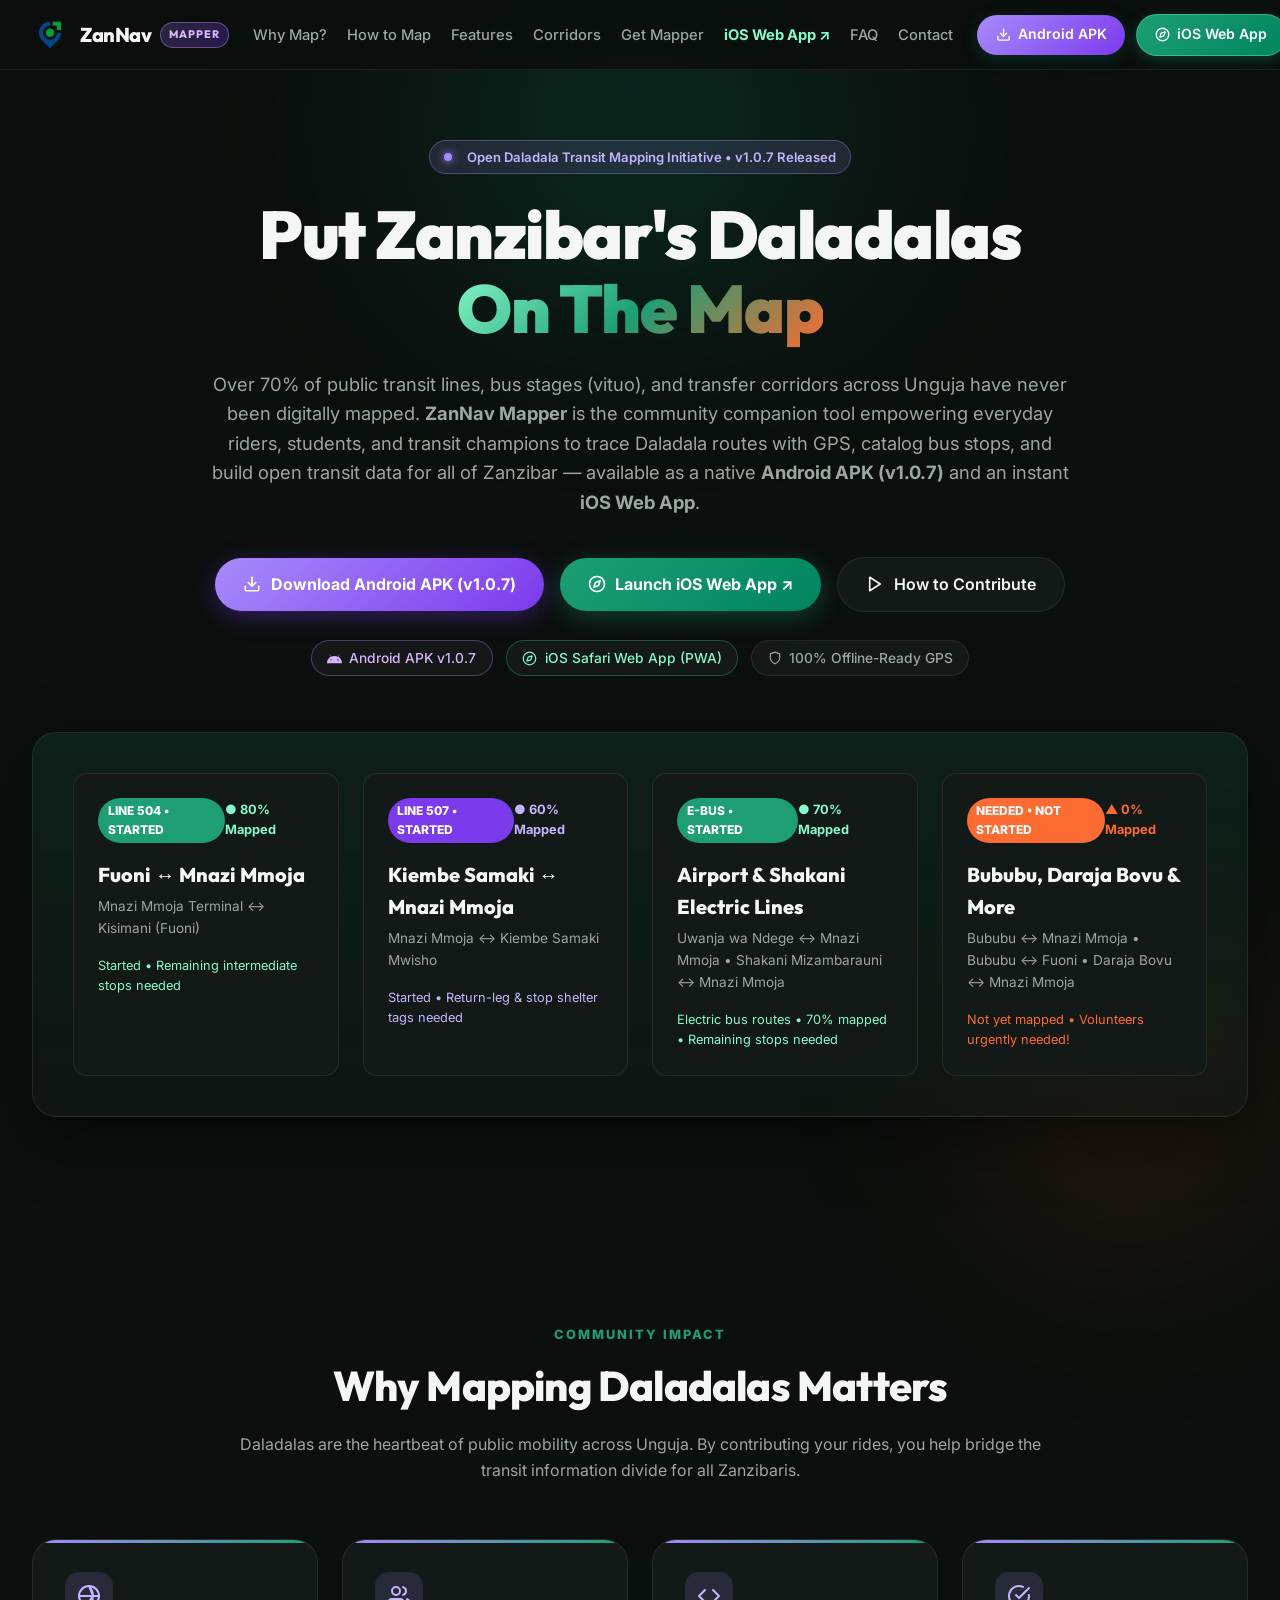
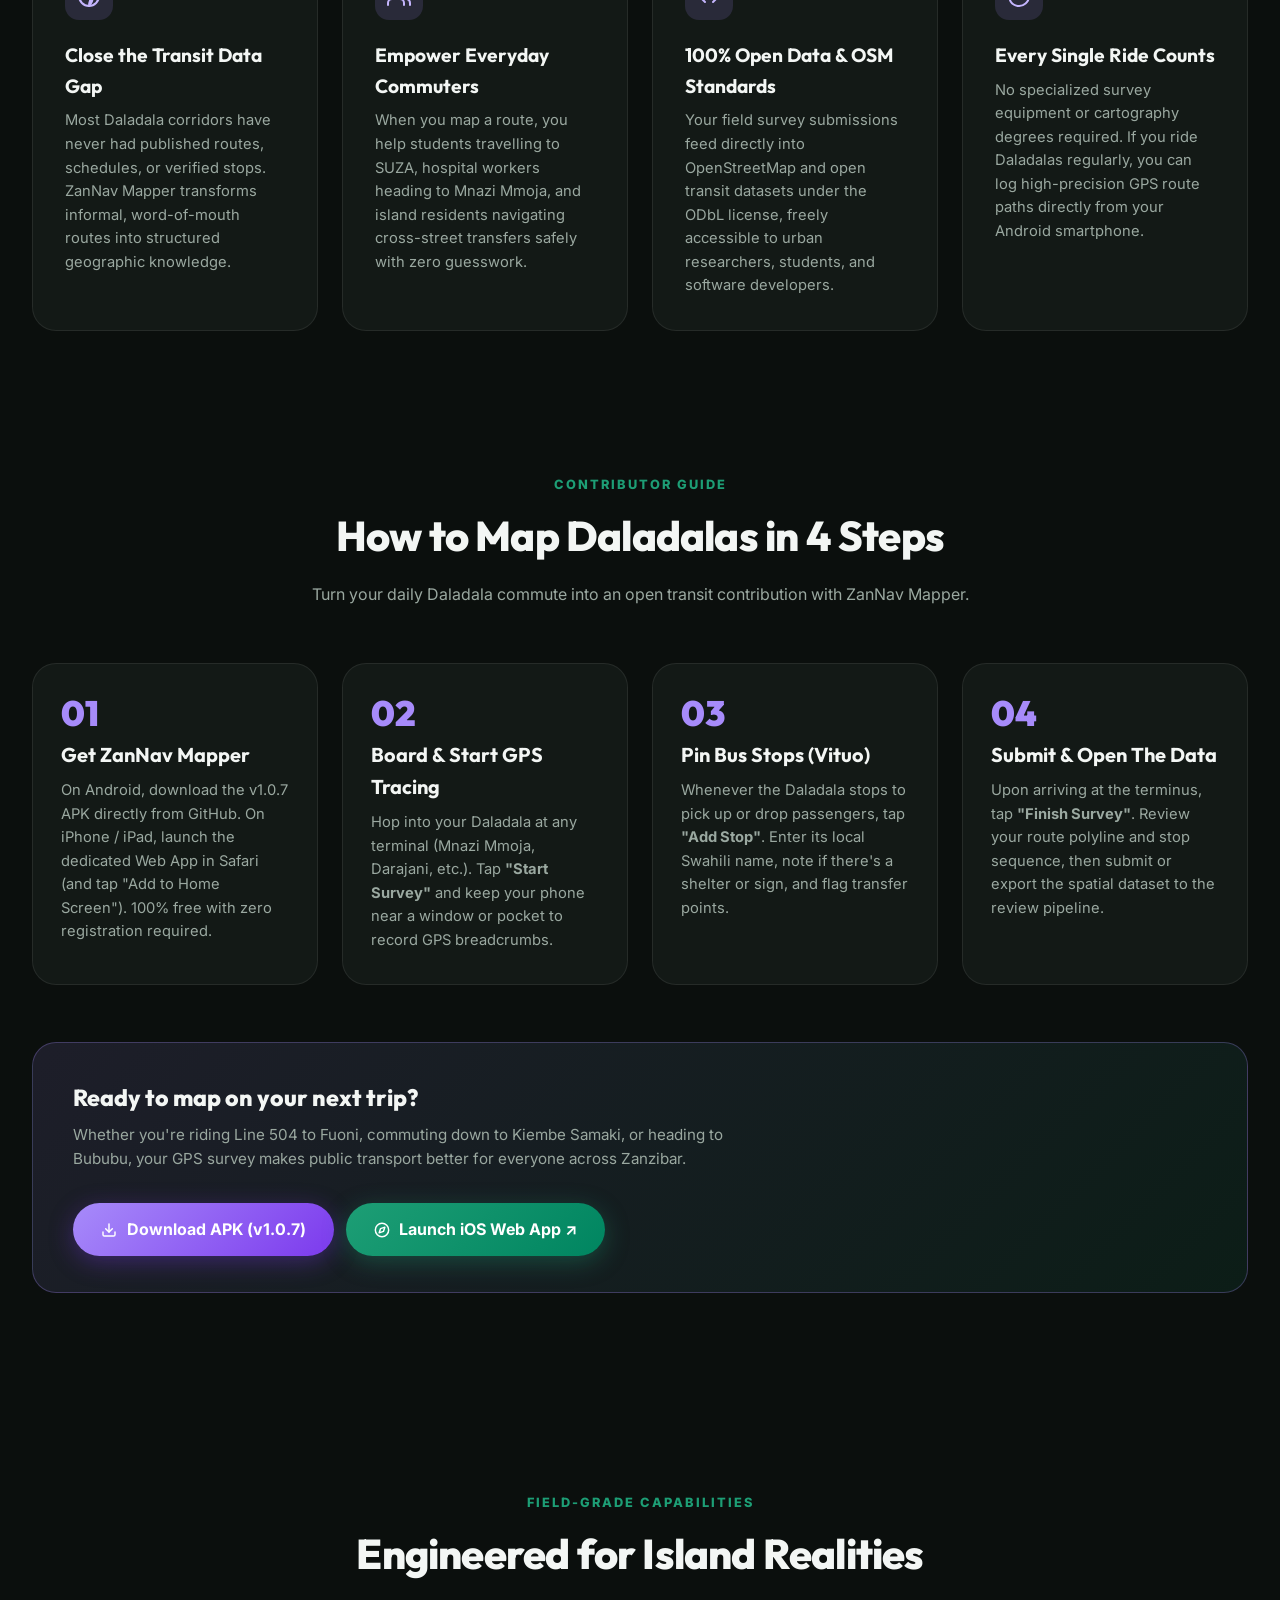
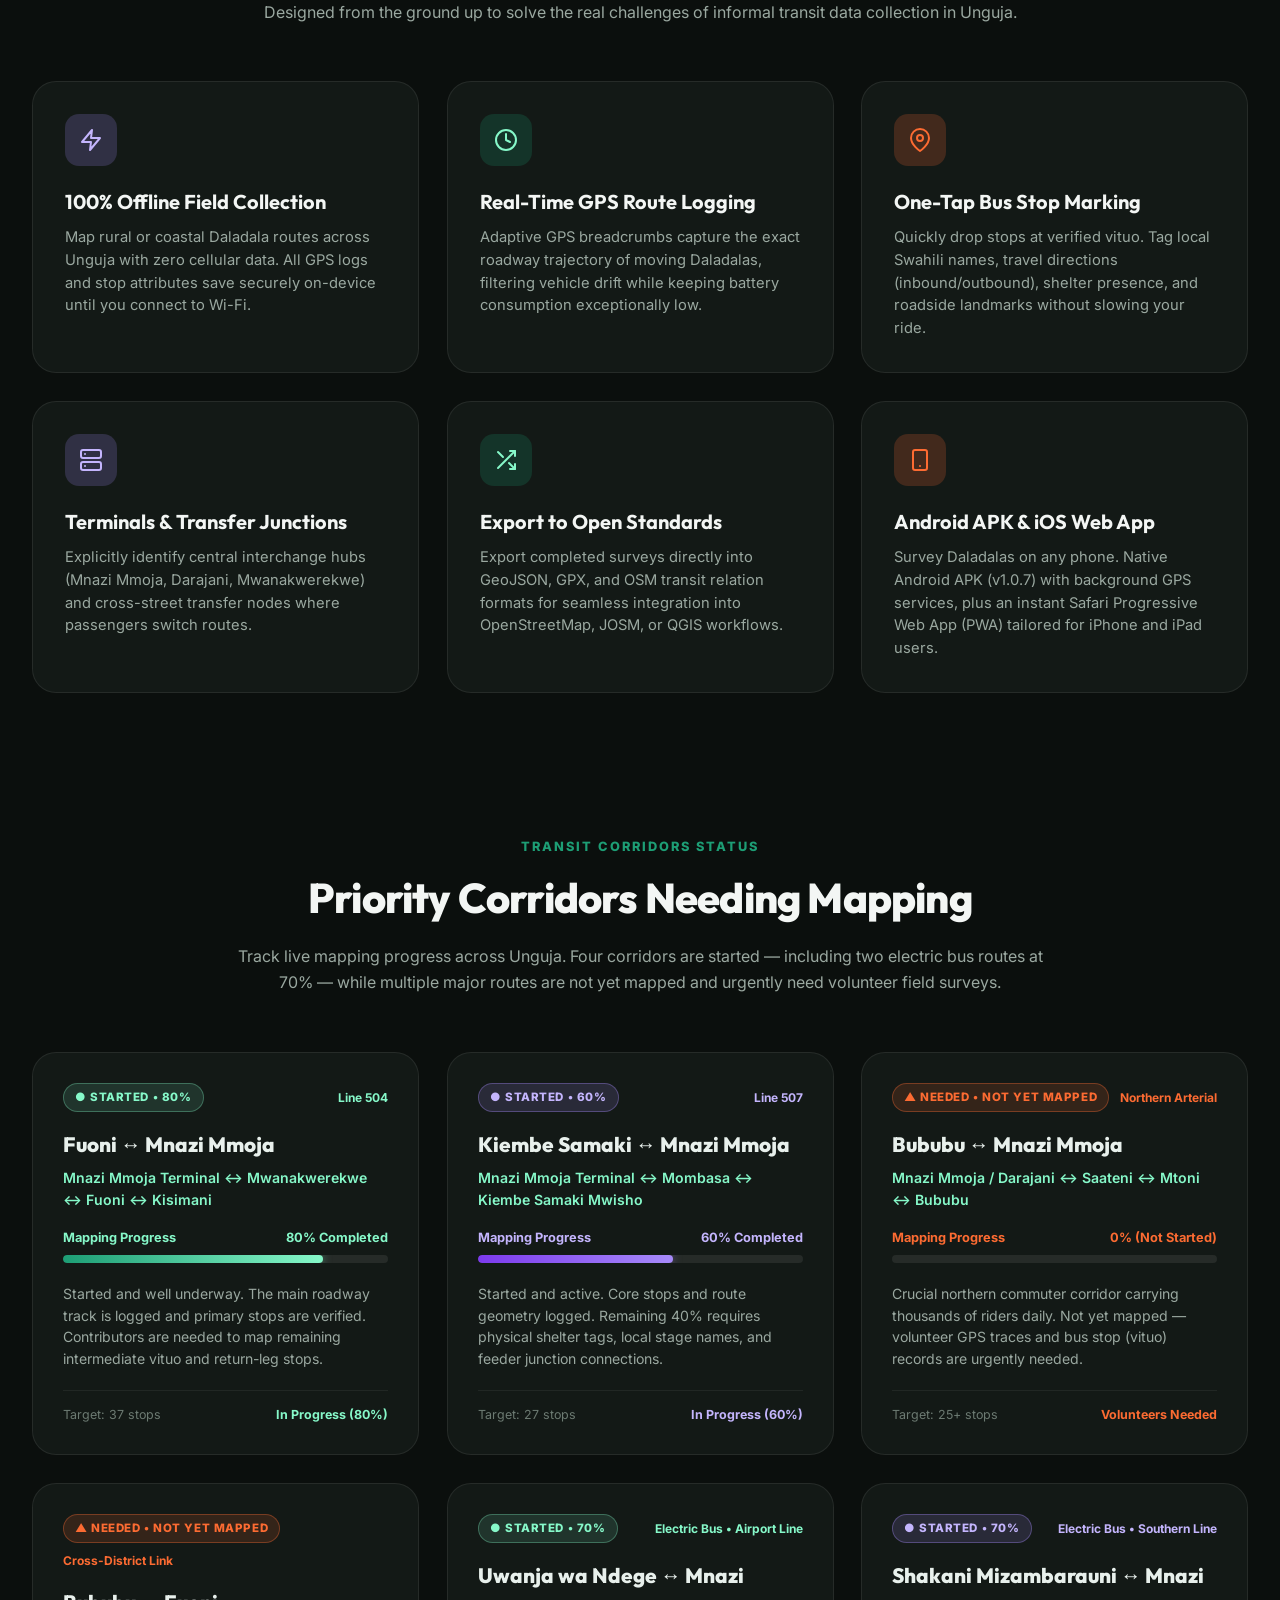
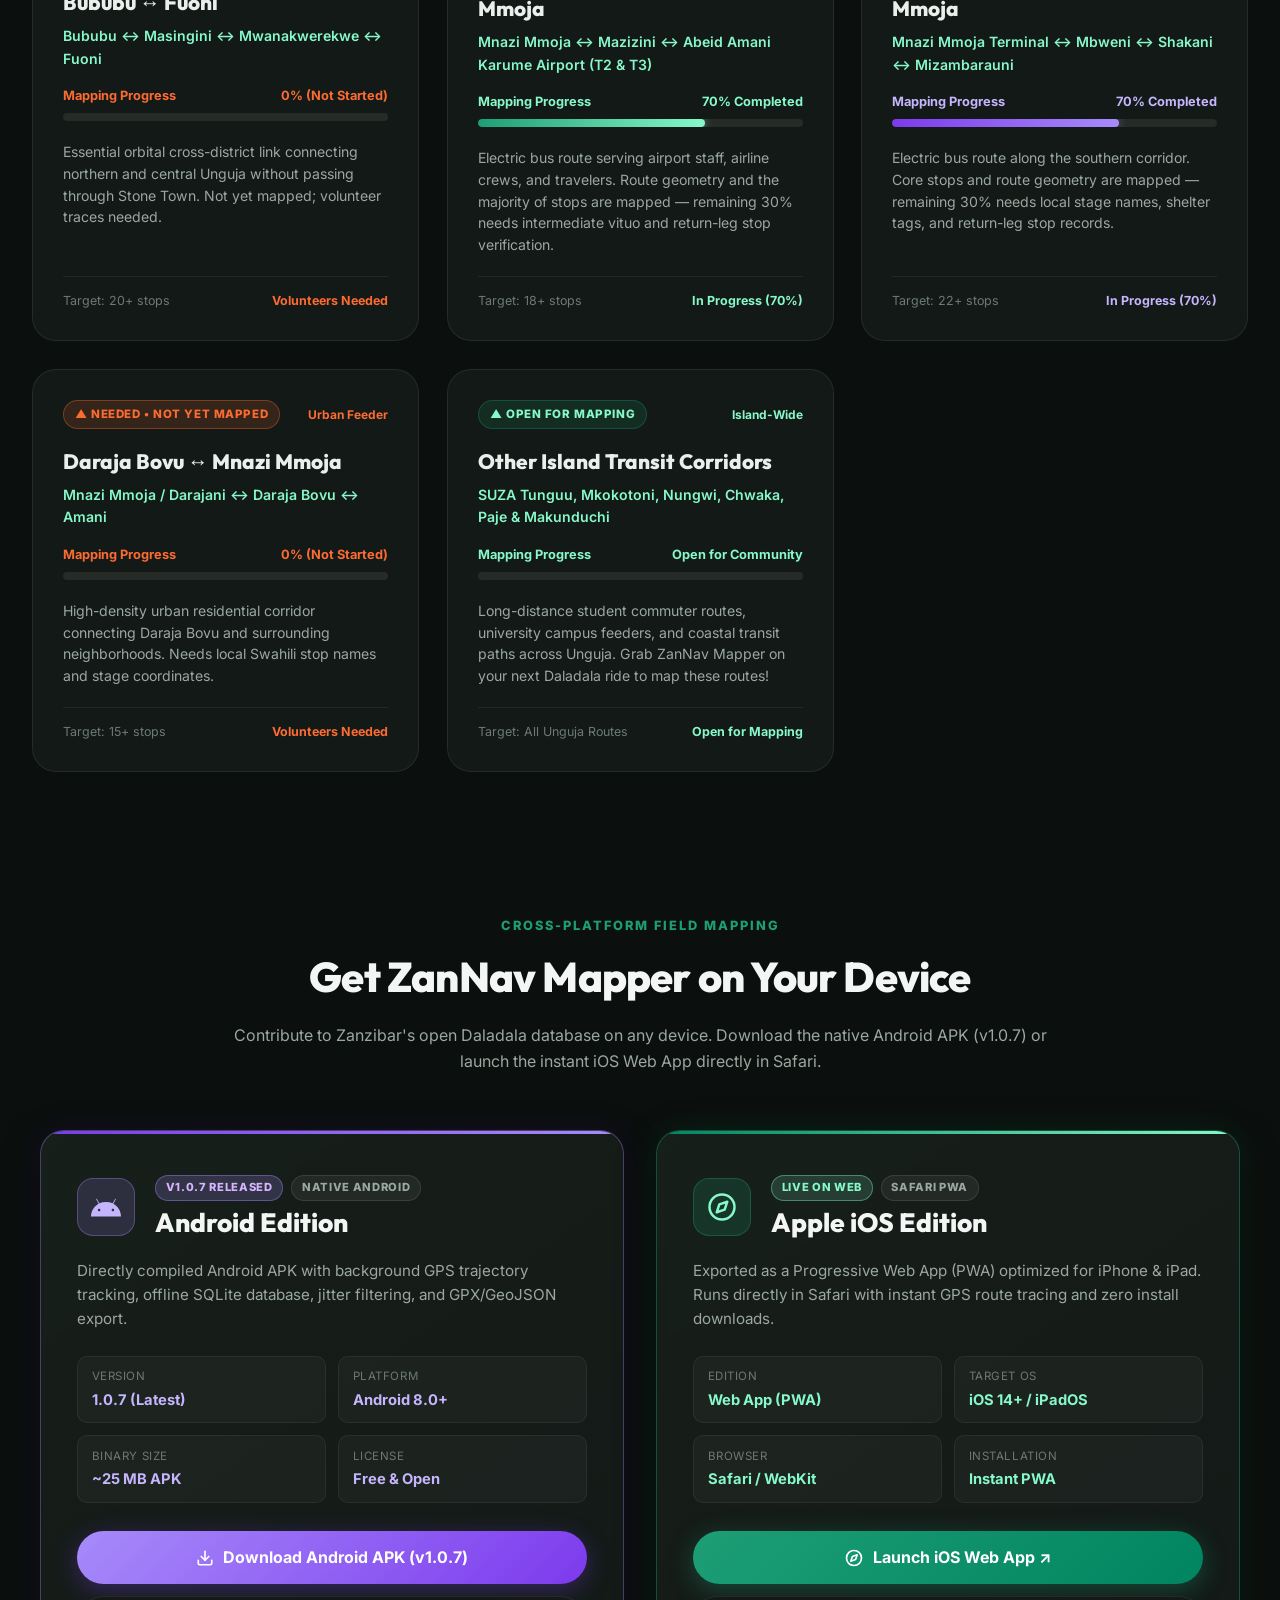
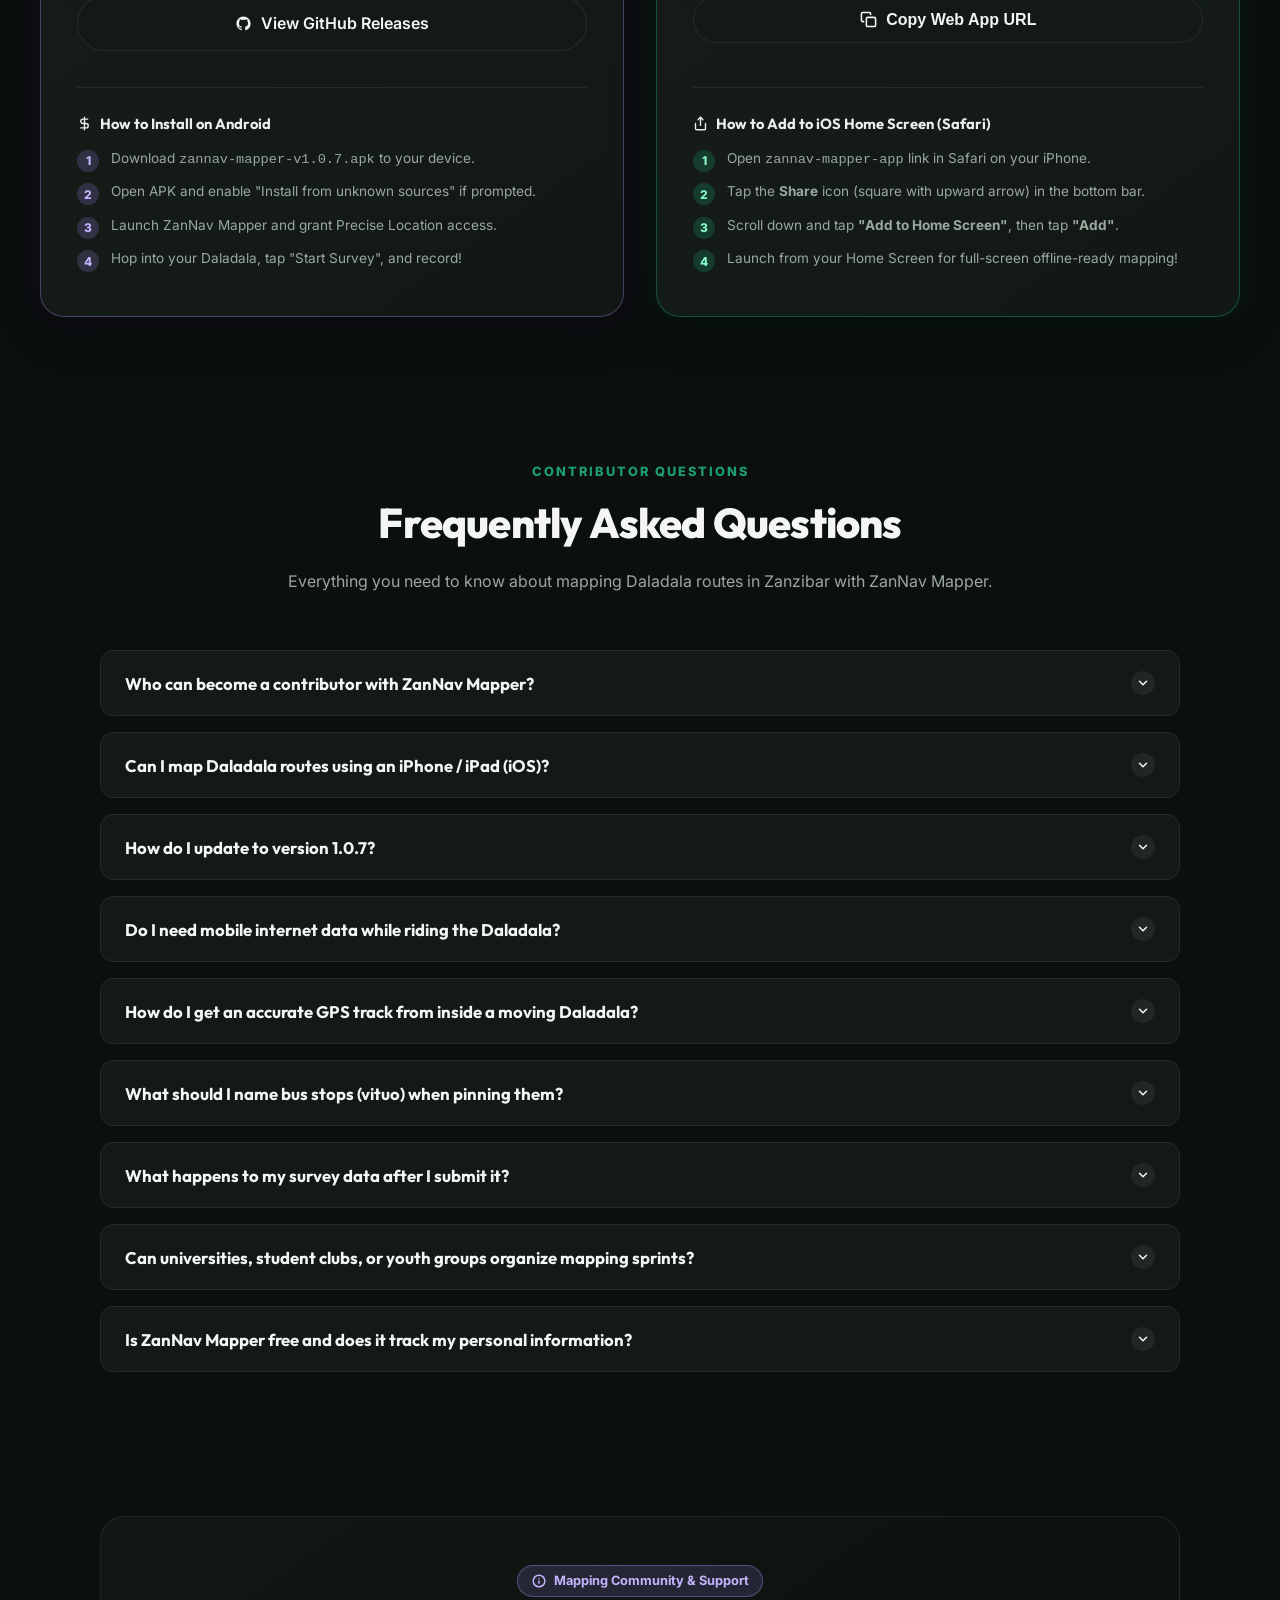
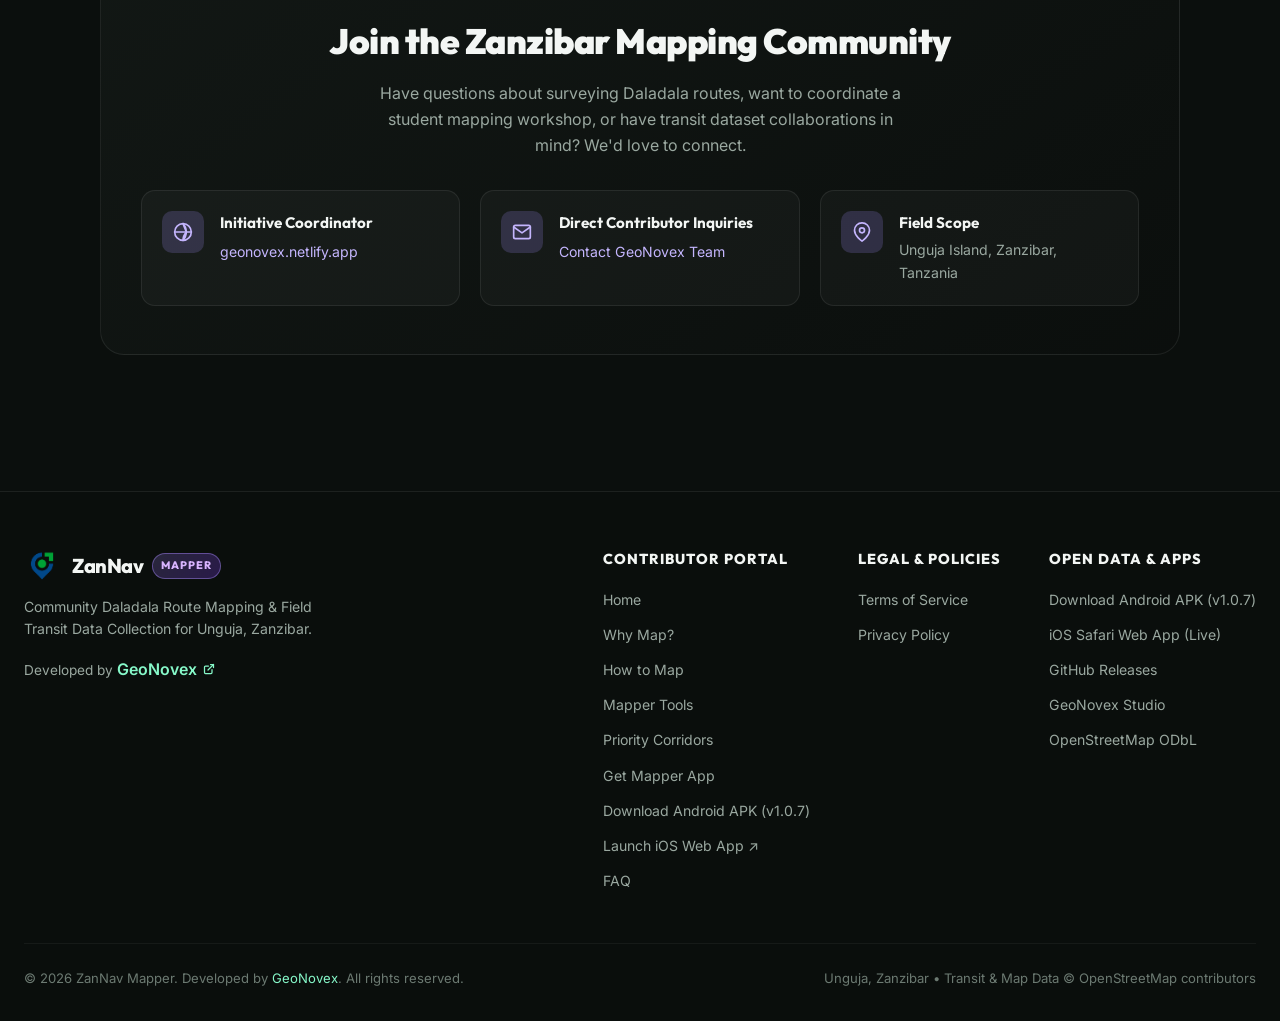
==== commit 901f2946: "Add files via upload" ====
--- a/index.html
+++ b/index.html
@@ -8,7 +8,7 @@
 
   <!-- Search Engine & AI Agent Metadata -->
   <meta name="description"
-    content="Join the community mission to map every Daladala route, bus stop, and transfer hub across Unguja, Zanzibar. Download ZanNav Mapper APK (v1.0.6) for Android or launch the iOS Web App to record GPS tracks, pin verified bus stages (vituo), and build Zanzibar's first open transit database. Developed by GeoNovex.">
+    content="Join the community mission to map every Daladala route, bus stop, and transfer hub across Unguja, Zanzibar. Download ZanNav Mapper APK (v1.0.7) for Android or launch the iOS Web App to record GPS tracks, pin verified bus stages (vituo), and build Zanzibar's first open transit database. Developed by GeoNovex.">
   <meta name="keywords"
     content="ZanNav Mapper, Daladala mapping Zanzibar, Zanzibar transit data, contribute Daladala routes, map bus stops Unguja, OpenStreetMap Zanzibar, transit field data collection, GeoNovex, Stone Town daladala, Fuoni daladala, Kiembe Samaki transit map, public transport mapping Tanzania, iOS transit mapping">
   <meta name="author" content="GeoNovex (https://geonovex.netlify.app/)">
@@ -20,7 +20,7 @@
   <meta property="og:site_name" content="ZanNav Mapper">
   <meta property="og:title" content="ZanNav Mapper — Help Map Zanzibar's Daladala Transit Network">
   <meta property="og:description"
-    content="Field transit data collection for Unguja, Zanzibar. Trace Daladala routes with GPS, drop bus stop pins (vituo), and build open transit data for Zanzibar. Download Android APK v1.0.6 or launch the iOS Web App.">
+    content="Field transit data collection for Unguja, Zanzibar. Trace Daladala routes with GPS, drop bus stop pins (vituo), and build open transit data for Zanzibar. Download Android APK v1.0.7 or launch the iOS Web App.">
   <meta property="og:url" content="https://yudharssiif.github.io/zannav-app/">
   <meta property="og:locale" content="en_US">
   <meta property="og:image" content="logo.png">
@@ -29,7 +29,7 @@
   <meta name="twitter:card" content="summary_large_image">
   <meta name="twitter:title" content="ZanNav Mapper — Map Daladala Routes in Zanzibar">
   <meta name="twitter:description"
-    content="Join the open transit data movement in Zanzibar. Download ZanNav Mapper APK v1.0.6 for Android or access the iOS Web App across Unguja.">
+    content="Join the open transit data movement in Zanzibar. Download ZanNav Mapper APK v1.0.7 for Android or access the iOS Web App across Unguja.">
   <meta name="twitter:image" content="logo.png">
 
   <!-- Favicon & PWA -->
@@ -60,9 +60,9 @@
           "price": "0",
           "priceCurrency": "TZS"
         },
-        "downloadUrl": "https://github.com/Yudharssiif/zannav-app/releases/latest/download/zannav-mapper-v1.0.6.apk",
+        "downloadUrl": "https://github.com/Yudharssiif/zannav-app/releases/latest/download/zannav-mapper-v1.0.7.apk",
         "installUrl": "https://yudharssiif.github.io/zannav-mapper-app/",
-        "softwareVersion": "1.0.6",
+        "softwareVersion": "1.0.7",
         "areaServed": {
           "@type": "AdministrativeArea",
           "name": "Unguja, Zanzibar, Tanzania"
@@ -73,7 +73,7 @@
           "url": "https://geonovex.netlify.app/"
         },
         "featureList": [
-          "Native Android APK v1.0.6 & iOS Safari Progressive Web App (PWA)",
+          "Native Android APK v1.0.7 & iOS Safari Progressive Web App (PWA)",
           "Real-time GPS Daladala route path tracing",
           "One-tap bus stop (kituo) and transfer stage pinning",
           "100% Offline field survey caching without cellular data",
@@ -852,7 +852,7 @@
       </ul>
       <div class="nav-actions">
         <!-- Direct GitHub download for Android -->
-        <a href="https://github.com/Yudharssiif/zannav-app/releases/latest/download/zannav-mapper-v1.0.6.apk"
+        <a href="https://github.com/Yudharssiif/zannav-app/releases/latest/download/zannav-mapper-v1.0.7.apk"
           target="_blank" rel="noopener noreferrer" class="nav-cta"
           style="background: linear-gradient(135deg, #a78bfa, #7c3aed);">
           <svg width="15" height="15" viewBox="0 0 24 24" fill="none" stroke="currentColor" stroke-width="2.2"
@@ -889,7 +889,7 @@
   <section class="hero">
     <div class="badge mapper-badge reveal stagger-1">
       <span class="pulse-dot"></span>
-      Open Daladala Transit Mapping Initiative • v1.0.6 Released
+      Open Daladala Transit Mapping Initiative • v1.0.7 Released
     </div>
     <h1 class="reveal stagger-2">Put Zanzibar's Daladalas <br><span>On The Map</span></h1>
     <p class="hero-subtitle reveal stagger-3">
@@ -897,12 +897,12 @@
       digitally
       mapped. <strong>ZanNav Mapper</strong> is the community companion tool empowering everyday
       riders, students, and transit champions to trace Daladala routes with GPS, catalog bus stops, and build open
-      transit data for all of Zanzibar — available as a native <strong>Android APK (v1.0.6)</strong> and an instant
+      transit data for all of Zanzibar — available as a native <strong>Android APK (v1.0.7)</strong> and an instant
       <strong>iOS Web App</strong>.
     </p>
     <div class="hero-buttons reveal stagger-4">
       <!-- Direct GitHub Android APK download -->
-      <a href="https://github.com/Yudharssiif/zannav-app/releases/latest/download/zannav-mapper-v1.0.6.apk"
+      <a href="https://github.com/Yudharssiif/zannav-app/releases/latest/download/zannav-mapper-v1.0.7.apk"
         target="_blank" rel="noopener noreferrer" class="btn-primary purple" id="hero-download-btn">
         <svg width="18" height="18" viewBox="0 0 24 24" fill="none" stroke="currentColor" stroke-width="2.2"
           stroke-linecap="round" stroke-linejoin="round">
@@ -910,7 +910,7 @@
           <polyline points="7 10 12 15 17 10"></polyline>
           <line x1="12" y1="15" x2="12" y2="3"></line>
         </svg>
-        Download Android APK (v1.0.6)
+        Download Android APK (v1.0.7)
       </a>
       <!-- Launch iOS Web App -->
       <a href="https://yudharssiif.github.io/zannav-mapper-app/" target="_blank" rel="noopener noreferrer"
@@ -938,7 +938,7 @@
           <path
             d="M17.523 15.3414c-.5511 0-.9993-.4486-.9993-.9997s.4482-.9993.9993-.9993c.551 0 .9993.4482.9993.9993.0001.5511-.4483.9997-.9993.9997m-11.046 0c-.5511 0-.9993-.4486-.9993-.9997s.4482-.9993.9993-.9993c.5511 0 .9993.4482.9993.9993 0 .5511-.4482.9997-.9993.9997m11.4045-6.02l1.996-3.456c.089-.154.037-.352-.117-.441-.154-.089-.352-.037-.441.117l-2.023 3.504C15.681 8.358 13.899 8 12 8s-3.681.358-5.292 1.045L4.685 5.541c-.089-.154-.287-.206-.441-.117-.154.089-.206.287-.117.441l1.996 3.456C2.697 11.238 0 15.006 0 19.5h24c0-4.494-2.697-8.262-6.118-10.179" />
         </svg>
-        Android APK v1.0.6
+        Android APK v1.0.7
       </span>
       <span class="hero-platform-pill ios-pill">
         <svg width="15" height="15" viewBox="0 0 24 24" fill="none" stroke="currentColor" stroke-width="2"
@@ -984,11 +984,22 @@
 
         <div class="mockup-card">
           <div class="mockup-header">
+            <span class="route-pill" style="background: #1d9e75;">E-BUS • STARTED</span>
+            <span style="font-size: 0.8rem; color: #86f8c9; font-weight: 700;">● 70% Mapped</span>
+          </div>
+          <div class="route-corridor">Airport &amp; Shakani Electric Lines</div>
+          <div class="route-detail">Uwanja wa Ndege ↔ Mnazi Mmoja • Shakani Mizambarauni ↔ Mnazi Mmoja</div>
+          <div style="margin-top: 1rem; font-size: 0.8rem; color: #86f8c9;">Electric bus routes • 70% mapped •
+            Remaining stops needed</div>
+        </div>
+
+        <div class="mockup-card">
+          <div class="mockup-header">
             <span class="route-pill" style="background: #fc6b32;">NEEDED • NOT STARTED</span>
             <span style="font-size: 0.8rem; color: #fc6b32; font-weight: 700;">▲ 0% Mapped</span>
           </div>
-          <div class="route-corridor">Bububu, Airport, Chukwani &amp; More</div>
-          <div class="route-detail">Bububu ↔ Mnazi Mmoja • Bububu ↔ Fuoni • Airport lines</div>
+          <div class="route-corridor">Bububu, Daraja Bovu &amp; More</div>
+          <div class="route-detail">Bububu ↔ Mnazi Mmoja • Bububu ↔ Fuoni • Daraja Bovu ↔ Mnazi Mmoja</div>
           <div style="margin-top: 1rem; font-size: 0.8rem; color: #fc6b32;">Not yet mapped • Volunteers urgently needed!
           </div>
         </div>
@@ -1083,7 +1094,7 @@
       <div class="step-card reveal stagger-1">
         <div class="step-num" style="color: #a78bfa;">01</div>
         <h3 class="step-title">Get ZanNav Mapper</h3>
-        <p class="step-desc">On Android, download the v1.0.6 APK directly from GitHub. On iPhone / iPad, launch the
+        <p class="step-desc">On Android, download the v1.0.7 APK directly from GitHub. On iPhone / iPad, launch the
           dedicated Web App in Safari (and tap "Add to Home Screen"). 100% free with zero registration required.</p>
       </div>
 
@@ -1117,7 +1128,7 @@
       </div>
       <div style="display: flex; gap: 0.75rem; flex-wrap: wrap;">
         <!-- Direct GitHub download -->
-        <a href="https://github.com/Yudharssiif/zannav-app/releases/latest/download/zannav-mapper-v1.0.6.apk"
+        <a href="https://github.com/Yudharssiif/zannav-app/releases/latest/download/zannav-mapper-v1.0.7.apk"
           target="_blank" rel="noopener noreferrer" class="btn-primary purple">
           <svg width="16" height="16" viewBox="0 0 24 24" fill="none" stroke="currentColor" stroke-width="2.2"
             stroke-linecap="round" stroke-linejoin="round">
@@ -1125,7 +1136,7 @@
             <polyline points="7 10 12 15 17 10"></polyline>
             <line x1="12" y1="15" x2="12" y2="3"></line>
           </svg>
-          Download APK (v1.0.6)
+          Download APK (v1.0.7)
         </a>
         <!-- Launch iOS Web App -->
         <a href="https://yudharssiif.github.io/zannav-mapper-app/" target="_blank" rel="noopener noreferrer"
@@ -1229,7 +1240,7 @@
           </svg>
         </div>
         <h3 class="feature-title">Android APK &amp; iOS Web App</h3>
-        <p class="feature-desc">Survey Daladalas on any phone. Native Android APK (v1.0.6) with background GPS services,
+        <p class="feature-desc">Survey Daladalas on any phone. Native Android APK (v1.0.7) with background GPS services,
           plus an instant Safari Progressive Web App (PWA) tailored for iPhone and iPad users.</p>
       </div>
     </div>
@@ -1240,8 +1251,9 @@
     <div class="section-header reveal">
       <div class="section-tag">Transit Corridors Status</div>
       <h2 class="section-title">Priority Corridors Needing Mapping</h2>
-      <p class="section-desc">Track live mapping progress across Unguja. Two corridors are started, while multiple major
-        routes are not yet mapped and urgently need volunteer field surveys.</p>
+      <p class="section-desc">Track live mapping progress across Unguja. Four corridors are started — including two
+        electric bus routes at 70% — while multiple major routes are not yet mapped and urgently need volunteer field
+        surveys.</p>
     </div>
 
     <div class="corridors-grid">
@@ -1369,65 +1381,65 @@
         </div>
       </div>
 
-      <!-- 5. Uwanja wa Ndege - Mnazi Mmoja (Airport) (0% Not Yet Mapped) -->
+      <!-- 5. Uwanja wa Ndege - Mnazi Mmoja (Airport) (Electric Bus • 70% Started) -->
       <div class="corridor-card reveal stagger-5">
         <div>
           <div class="corridor-header">
-            <span class="corridor-badge needed">▲ Needed • Not Yet Mapped</span>
-            <span style="font-size: 0.75rem; color: #fc6b32; font-weight: 700;">Airport Line</span>
+            <span class="corridor-badge started-green">● Started • 70%</span>
+            <span style="font-size: 0.75rem; color: #86f8c9; font-weight: 700;">Electric Bus • Airport Line</span>
           </div>
           <div class="corridor-name">Uwanja wa Ndege ↔ Mnazi Mmoja</div>
           <div class="corridor-route">Mnazi Mmoja ↔ Mazizini ↔ Abeid Amani Karume Airport (T2 &amp; T3)</div>
 
           <div class="corridor-progress-wrap">
-            <div class="corridor-progress-meta orange">
+            <div class="corridor-progress-meta green">
               <span>Mapping Progress</span>
-              <span>0% (Not Started)</span>
+              <span>70% Completed</span>
             </div>
             <div class="progress-bar-track">
-              <div class="progress-bar-fill empty"></div>
+              <div class="progress-bar-fill green" style="width: 70%;"></div>
             </div>
           </div>
 
           <p class="corridor-detail">
-            Primary transit line serving airport staff, airline crews, and travelers. Zero digital route geometry or
-            stop coordinates mapped yet. Ready for your field survey!
+            Electric bus route serving airport staff, airline crews, and travelers. Route geometry and the majority of
+            stops are mapped — remaining 30% needs intermediate vituo and return-leg stop verification.
           </p>
         </div>
         <div class="corridor-footer">
           <span>Target: 18+ stops</span>
-          <span style="color: #fc6b32; font-weight: 700;">Volunteers Needed</span>
-        </div>
-      </div>
-
-      <!-- 6. Chukwani - Mnazi Mmoja (0% Not Yet Mapped) -->
+          <span style="color: #86f8c9; font-weight: 700;">In Progress (70%)</span>
+        </div>
+      </div>
+
+      <!-- 6. Shakani Mizambarauni - Mnazi Mmoja (Electric Bus • 70% Started) -->
       <div class="corridor-card reveal stagger-6">
         <div>
           <div class="corridor-header">
-            <span class="corridor-badge needed">▲ Needed • Not Yet Mapped</span>
-            <span style="font-size: 0.75rem; color: #fc6b32; font-weight: 700;">Government &amp; Residential</span>
-          </div>
-          <div class="corridor-name">Chukwani ↔ Mnazi Mmoja</div>
-          <div class="corridor-route">Mnazi Mmoja Terminal ↔ Mbweni ↔ Chukwani ZSSF</div>
+            <span class="corridor-badge started-purple">● Started • 70%</span>
+            <span style="font-size: 0.75rem; color: #c4b5fd; font-weight: 700;">Electric Bus • Southern Line</span>
+          </div>
+          <div class="corridor-name">Shakani Mizambarauni ↔ Mnazi Mmoja</div>
+          <div class="corridor-route">Mnazi Mmoja Terminal ↔ Mbweni ↔ Shakani ↔ Mizambarauni</div>
 
           <div class="corridor-progress-wrap">
-            <div class="corridor-progress-meta orange">
+            <div class="corridor-progress-meta purple">
               <span>Mapping Progress</span>
-              <span>0% (Not Started)</span>
+              <span>70% Completed</span>
             </div>
             <div class="progress-bar-track">
-              <div class="progress-bar-fill empty"></div>
+              <div class="progress-bar-fill purple" style="width: 70%;"></div>
             </div>
           </div>
 
           <p class="corridor-detail">
-            Rapidly growing southern government and residential corridor. Bus stages along Mbweni and Chukwani are
-            unmapped; volunteers needed to record GPS tracks.
+            Electric bus route along the southern corridor. Core stops and route geometry are mapped — remaining 30%
+            needs local stage names, shelter tags, and return-leg stop records.
           </p>
         </div>
         <div class="corridor-footer">
           <span>Target: 22+ stops</span>
-          <span style="color: #fc6b32; font-weight: 700;">Volunteers Needed</span>
+          <span style="color: #c4b5fd; font-weight: 700;">In Progress (70%)</span>
         </div>
       </div>
 
@@ -1501,7 +1513,7 @@
       <div class="section-tag">Cross-Platform Field Mapping</div>
       <h2 class="section-title">Get ZanNav Mapper on Your Device</h2>
       <p class="section-desc">Contribute to Zanzibar's open Daladala database on any device. Download the native Android
-        APK (v1.0.6) or launch the instant iOS Web App directly in Safari.</p>
+        APK (v1.0.7) or launch the instant iOS Web App directly in Safari.</p>
     </div>
 
     <div class="platforms-grid">
@@ -1517,7 +1529,7 @@
             </div>
             <div>
               <div class="platform-badge-group">
-                <span class="platform-badge purple">v1.0.6 Released</span>
+                <span class="platform-badge purple">v1.0.7 Released</span>
                 <span class="platform-badge subtle">Native Android</span>
               </div>
               <h3 class="platform-title">Android Edition</h3>
@@ -1532,7 +1544,7 @@
           <div class="platform-specs-grid">
             <div class="platform-spec-chip">
               <span>Version</span>
-              <strong>1.0.6 (Latest)</strong>
+              <strong>1.0.7 (Latest)</strong>
             </div>
             <div class="platform-spec-chip">
               <span>Platform</span>
@@ -1550,7 +1562,7 @@
 
           <div class="platform-actions">
             <!-- Direct GitHub download button -->
-            <a href="https://github.com/Yudharssiif/zannav-app/releases/latest/download/zannav-mapper-v1.0.6.apk"
+            <a href="https://github.com/Yudharssiif/zannav-app/releases/latest/download/zannav-mapper-v1.0.7.apk"
               target="_blank" rel="noopener noreferrer" class="btn-primary purple btn-full"
               id="main-mapper-apk-download">
               <svg width="18" height="18" viewBox="0 0 24 24" fill="none" stroke="currentColor" stroke-width="2.2"
@@ -1559,7 +1571,7 @@
                 <polyline points="7 10 12 15 17 10"></polyline>
                 <line x1="12" y1="15" x2="12" y2="3"></line>
               </svg>
-              Download Android APK (v1.0.6)
+              Download Android APK (v1.0.7)
             </a>
             <a href="https://github.com/Yudharssiif/zannav-app/releases" target="_blank" rel="noopener noreferrer"
               class="btn-secondary btn-full" id="github-mapper-release-page">
@@ -1583,7 +1595,7 @@
           <div class="guide-steps-list">
             <div class="guide-step-row">
               <span class="guide-step-idx">1</span>
-              <span>Download <code>zannav-mapper-v1.0.6.apk</code> to your device.</span>
+              <span>Download <code>zannav-mapper-v1.0.7.apk</code> to your device.</span>
             </div>
             <div class="guide-step-row">
               <span class="guide-step-idx">2</span>
@@ -1724,7 +1736,7 @@
         <div class="faq-answer">
           Anyone! You do not need any background in mapping, GIS, or software engineering. If you commute on Daladalas
           across Unguja (whether as a student, daily worker, or resident) and have an Android smartphone (via APK
-          v1.0.6) or an iPhone (via the iOS Safari Web App), you have everything needed to map public transit routes.
+          v1.0.7) or an iPhone (via the iOS Safari Web App), you have everything needed to map public transit routes.
         </div>
       </div>
 
@@ -1750,7 +1762,7 @@
 
       <div class="faq-item reveal stagger-3">
         <button class="faq-question">
-          <span>How do I update to version 1.0.6?</span>
+          <span>How do I update to version 1.0.7?</span>
           <div class="faq-icon">
             <svg width="14" height="14" viewBox="0 0 24 24" fill="none" stroke="currentColor" stroke-width="2.5"
               stroke-linecap="round" stroke-linejoin="round">
@@ -1759,7 +1771,7 @@
           </div>
         </button>
         <div class="faq-answer">
-          For Android users, download the latest <code>zannav-mapper-v1.0.6.apk</code> from GitHub and install it
+          For Android users, download the latest <code>zannav-mapper-v1.0.7.apk</code> from GitHub and install it
           directly over your existing installation. Your local saved surveys and draft routes are fully preserved. For
           iOS users, simply open or refresh the Web App at <a href="https://yudharssiif.github.io/zannav-mapper-app/"
             target="_blank" rel="noopener noreferrer"
@@ -1985,8 +1997,8 @@
             <li><a href="#features">Mapper Tools</a></li>
             <li><a href="#corridors">Priority Corridors</a></li>
             <li><a href="#download">Get Mapper App</a></li>
-            <li><a href="https://github.com/Yudharssiif/zannav-app/releases/latest/download/zannav-mapper-v1.0.6.apk"
-                target="_blank" rel="noopener noreferrer">Download Android APK (v1.0.6)</a></li>
+            <li><a href="https://github.com/Yudharssiif/zannav-app/releases/latest/download/zannav-mapper-v1.0.7.apk"
+                target="_blank" rel="noopener noreferrer">Download Android APK (v1.0.7)</a></li>
             <li><a href="https://yudharssiif.github.io/zannav-mapper-app/" target="_blank"
                 rel="noopener noreferrer">Launch iOS Web App ↗</a></li>
             <li><a href="#faq">FAQ</a></li>
@@ -2004,8 +2016,8 @@
         <div class="footer-column">
           <h4>Open Data &amp; Apps</h4>
           <ul>
-            <li><a href="https://github.com/Yudharssiif/zannav-app/releases/latest/download/zannav-mapper-v1.0.6.apk"
-                target="_blank" rel="noopener noreferrer">Download Android APK (v1.0.6)</a></li>
+            <li><a href="https://github.com/Yudharssiif/zannav-app/releases/latest/download/zannav-mapper-v1.0.7.apk"
+                target="_blank" rel="noopener noreferrer">Download Android APK (v1.0.7)</a></li>
             <li><a href="https://yudharssiif.github.io/zannav-mapper-app/" target="_blank" rel="noopener noreferrer">iOS
                 Safari Web App (Live)</a></li>
             <li><a href="https://github.com/Yudharssiif/zannav-app/releases" target="_blank"
